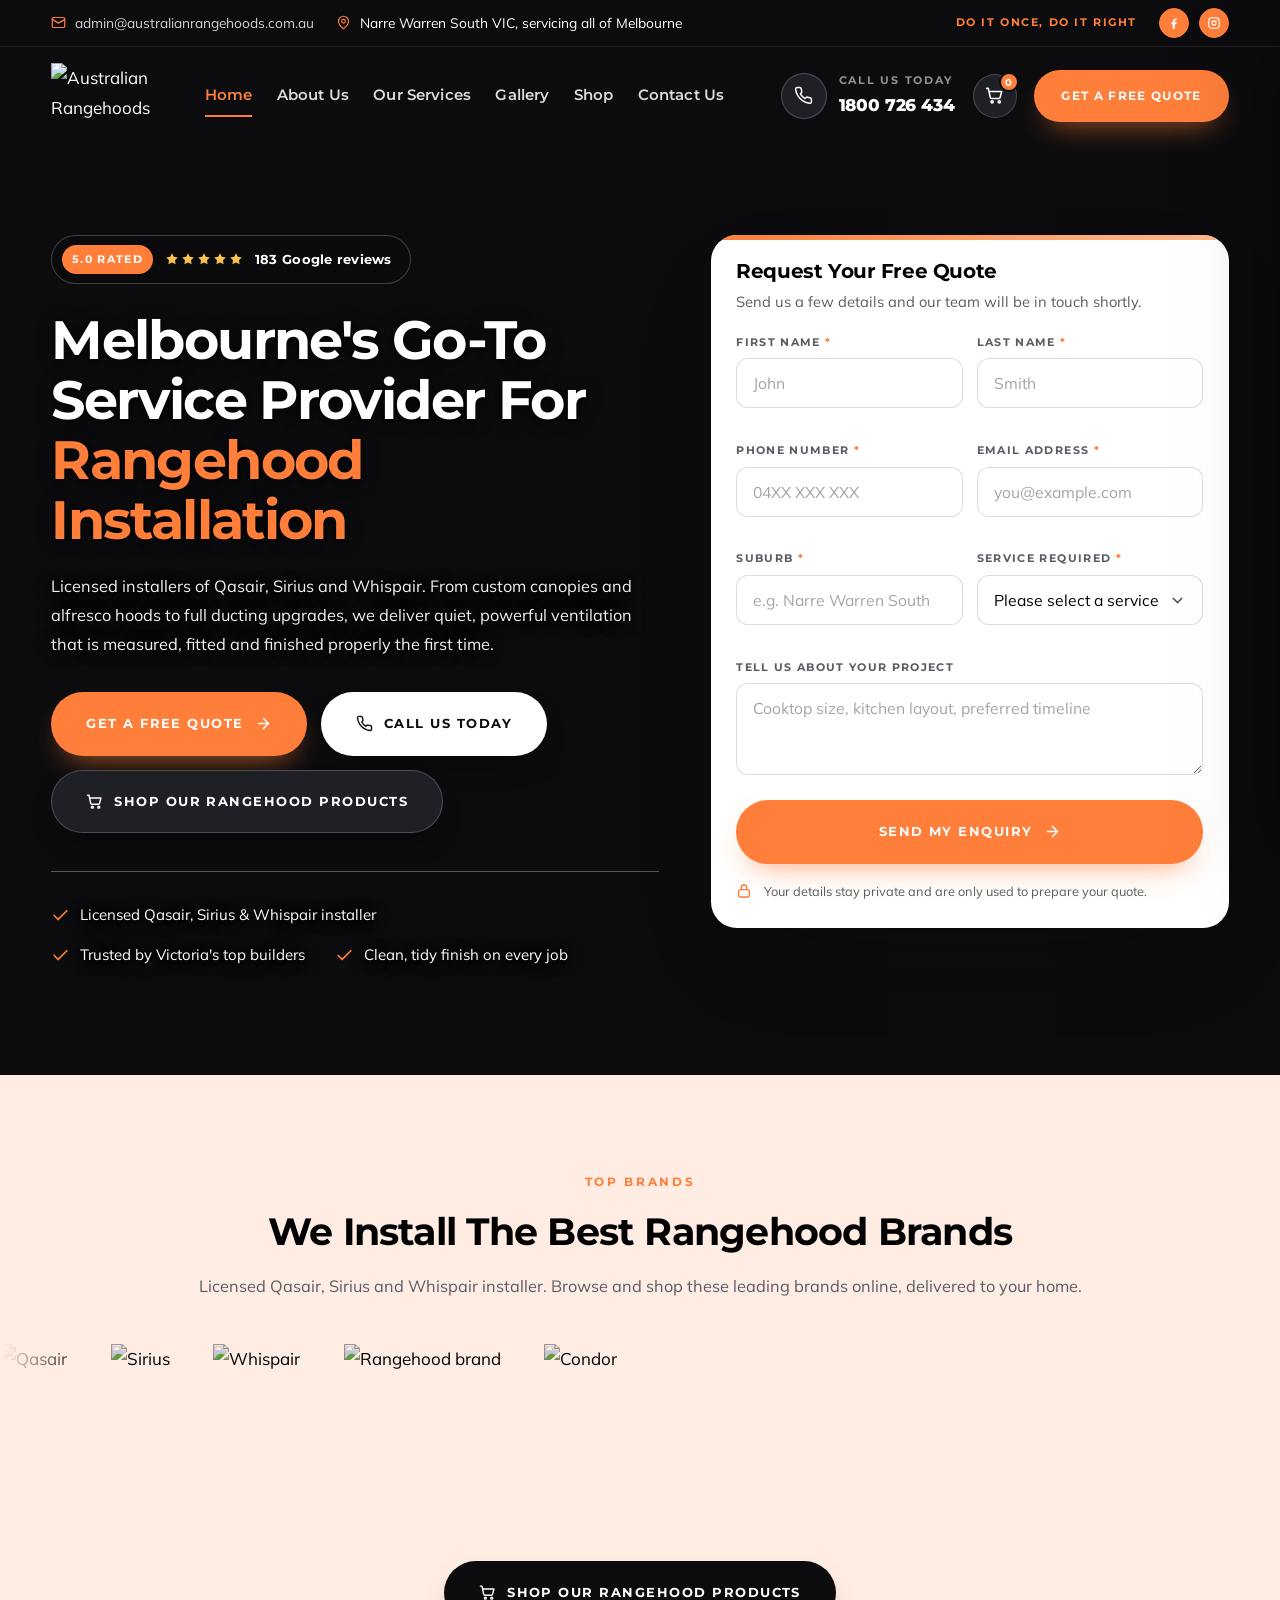
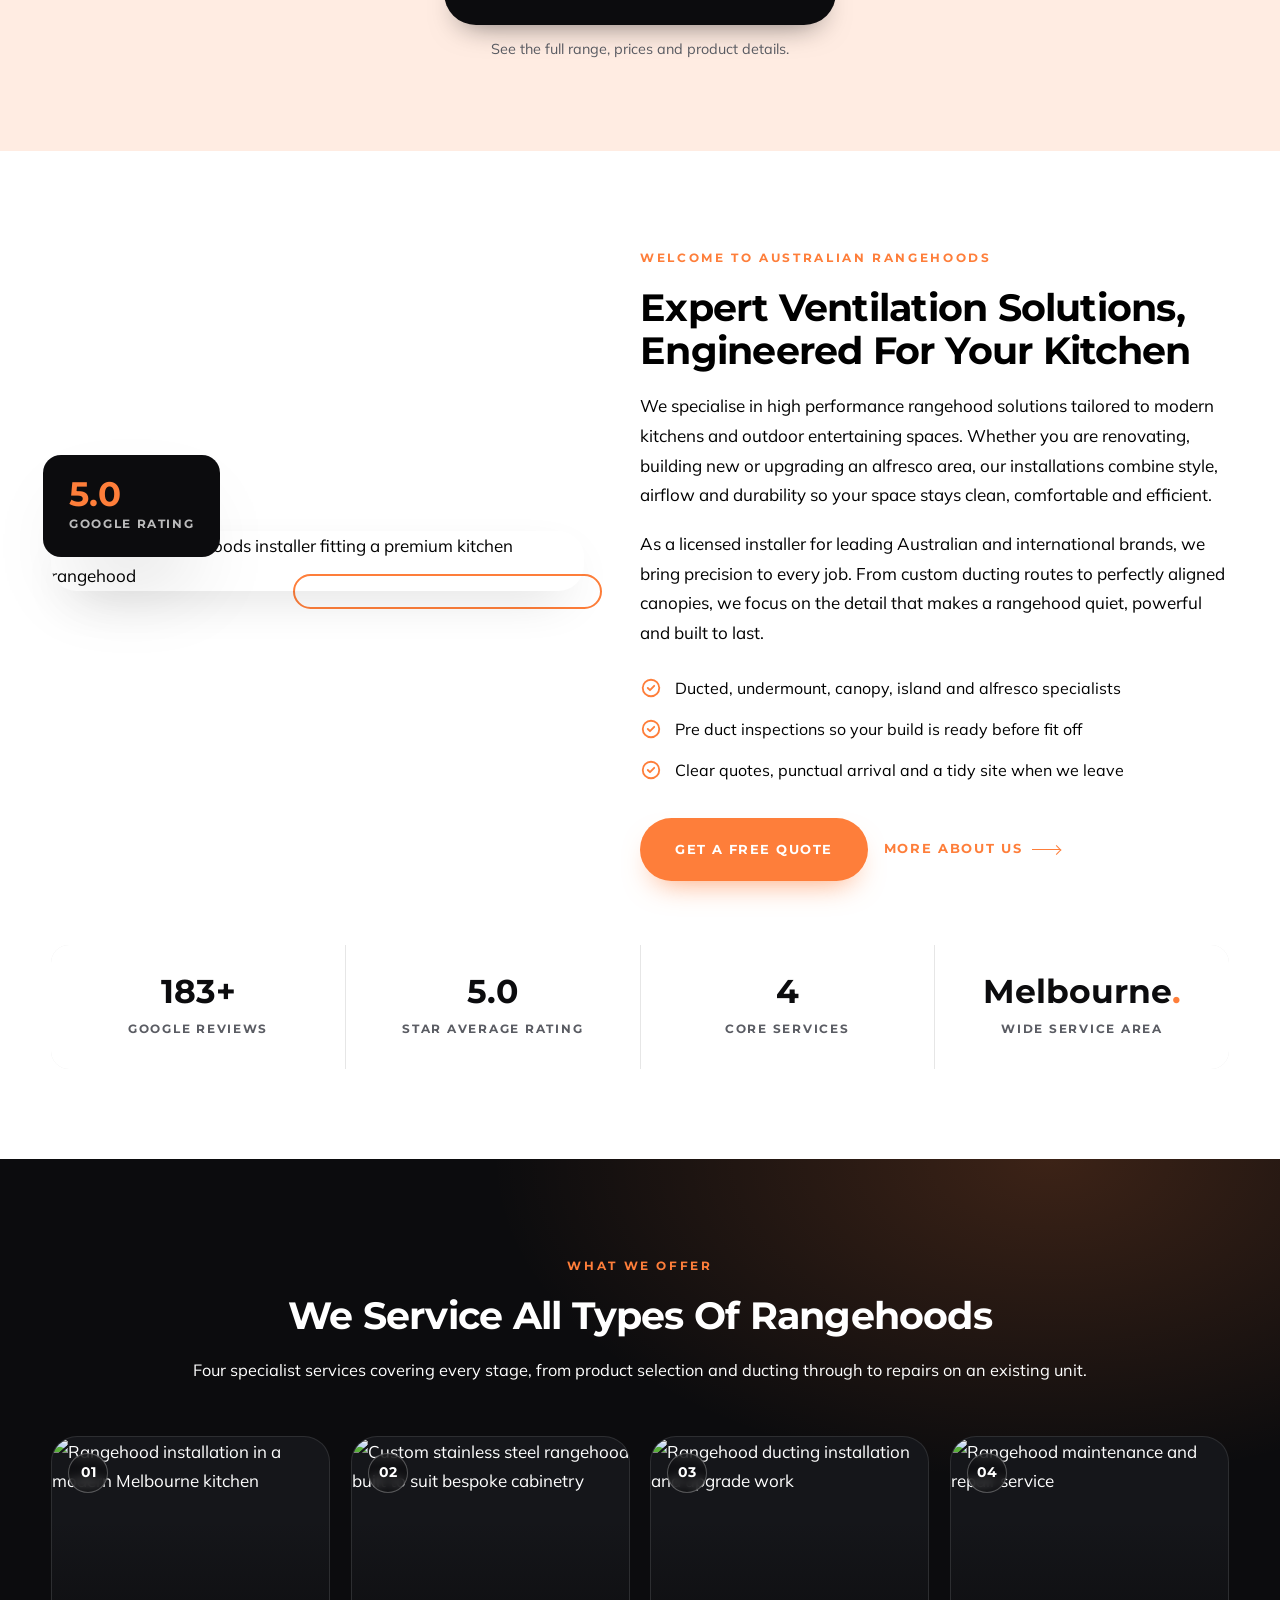
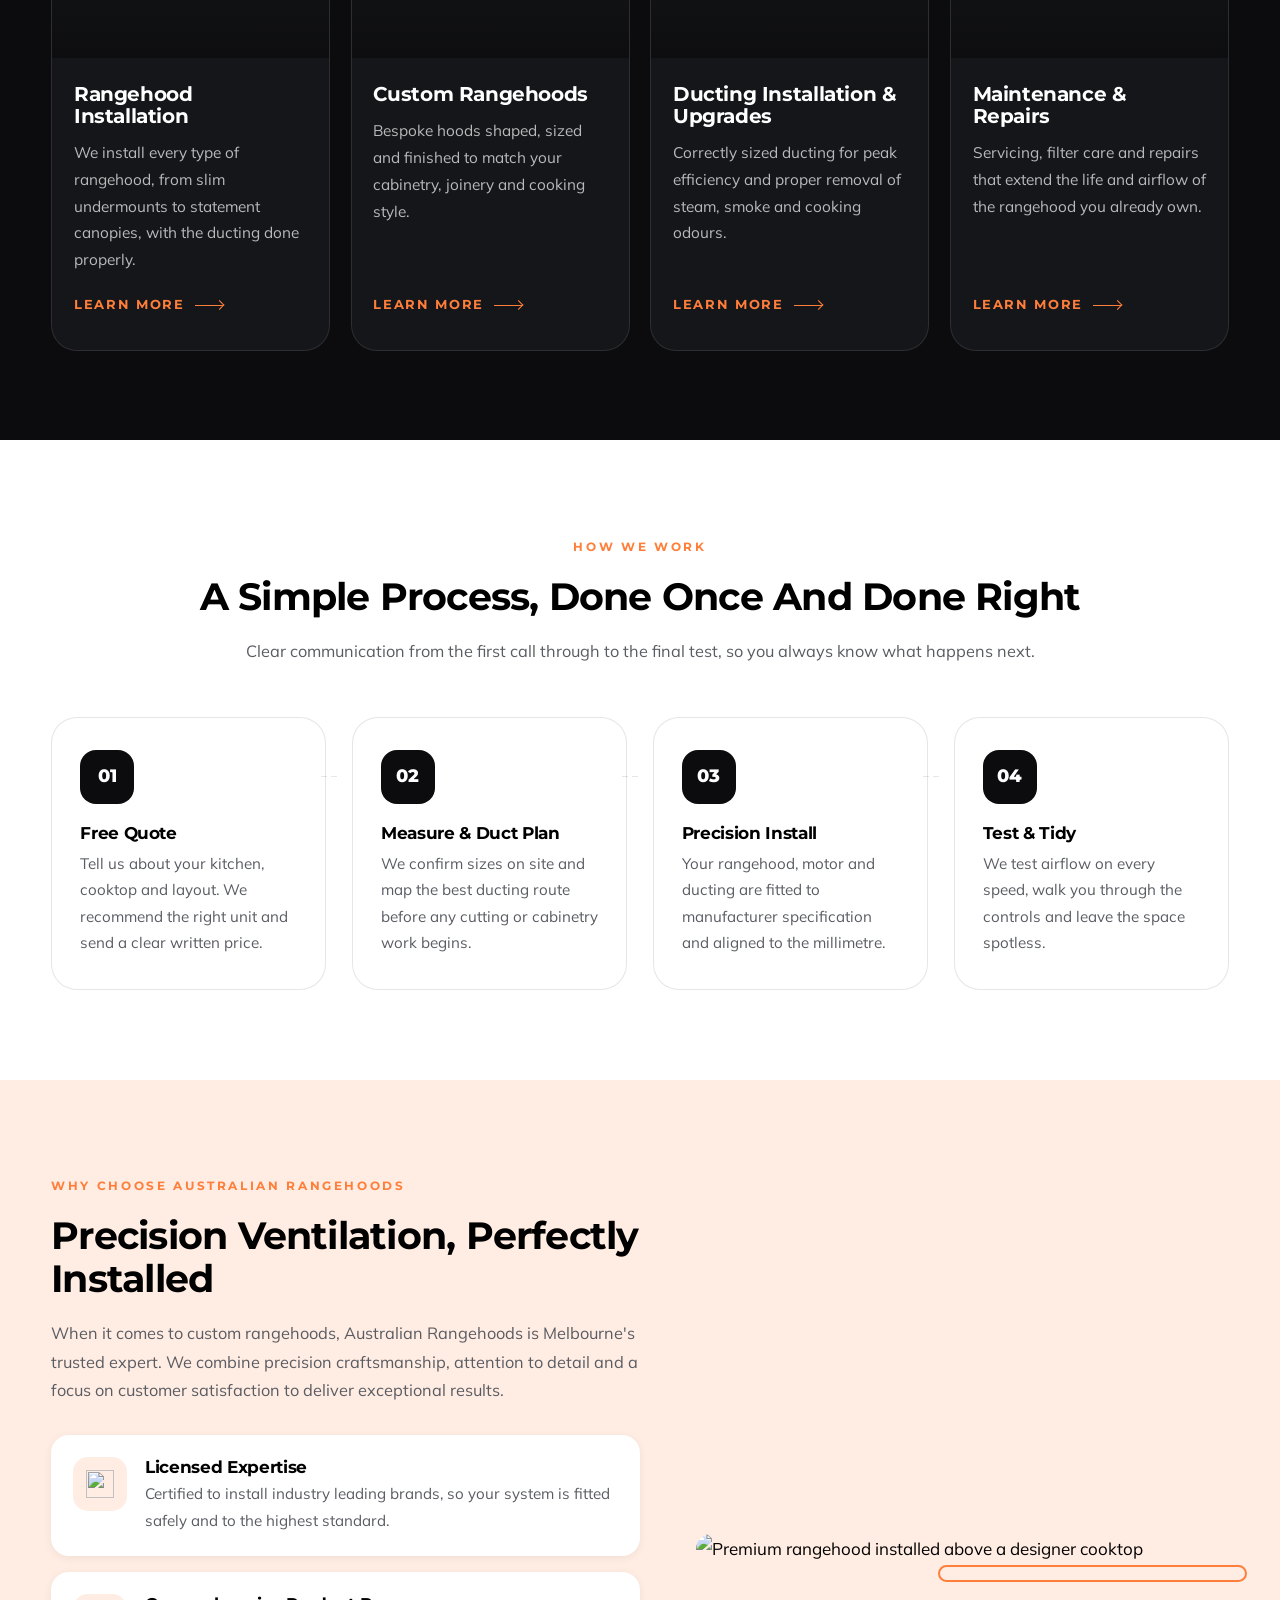
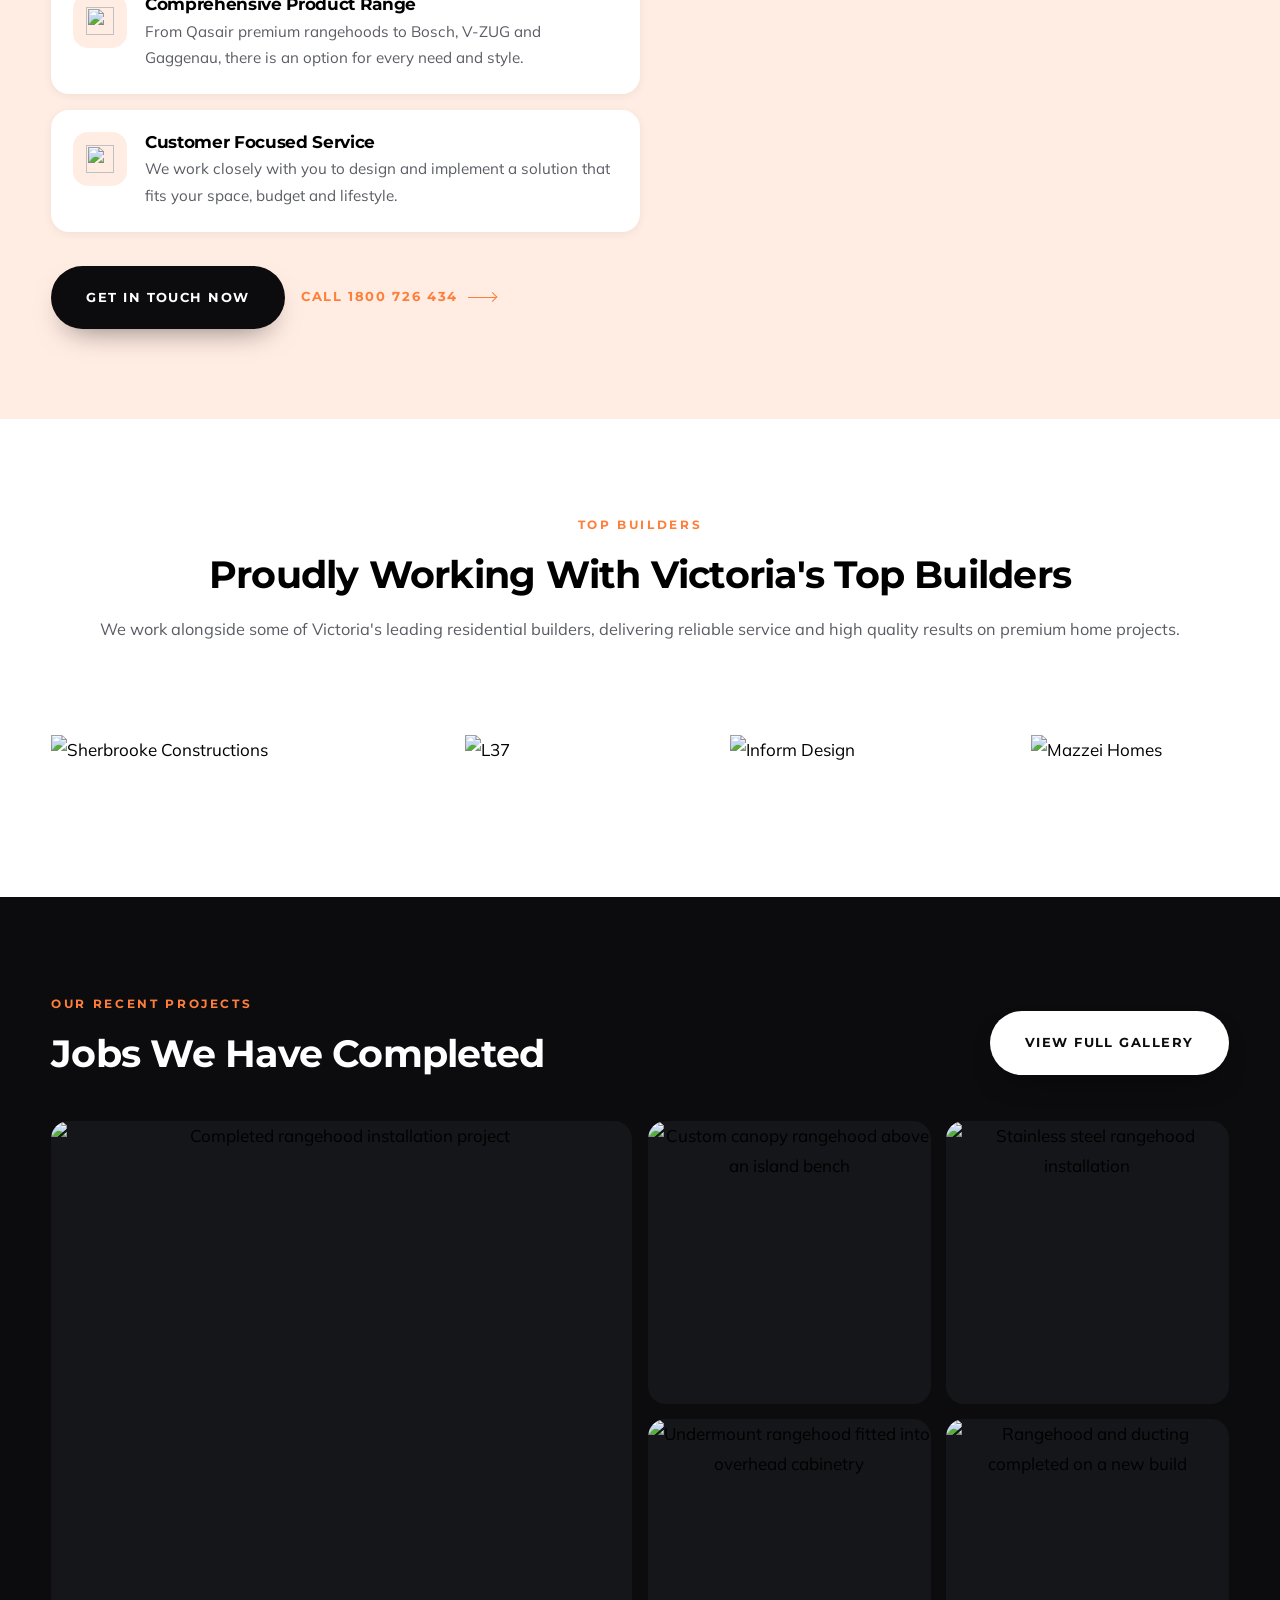
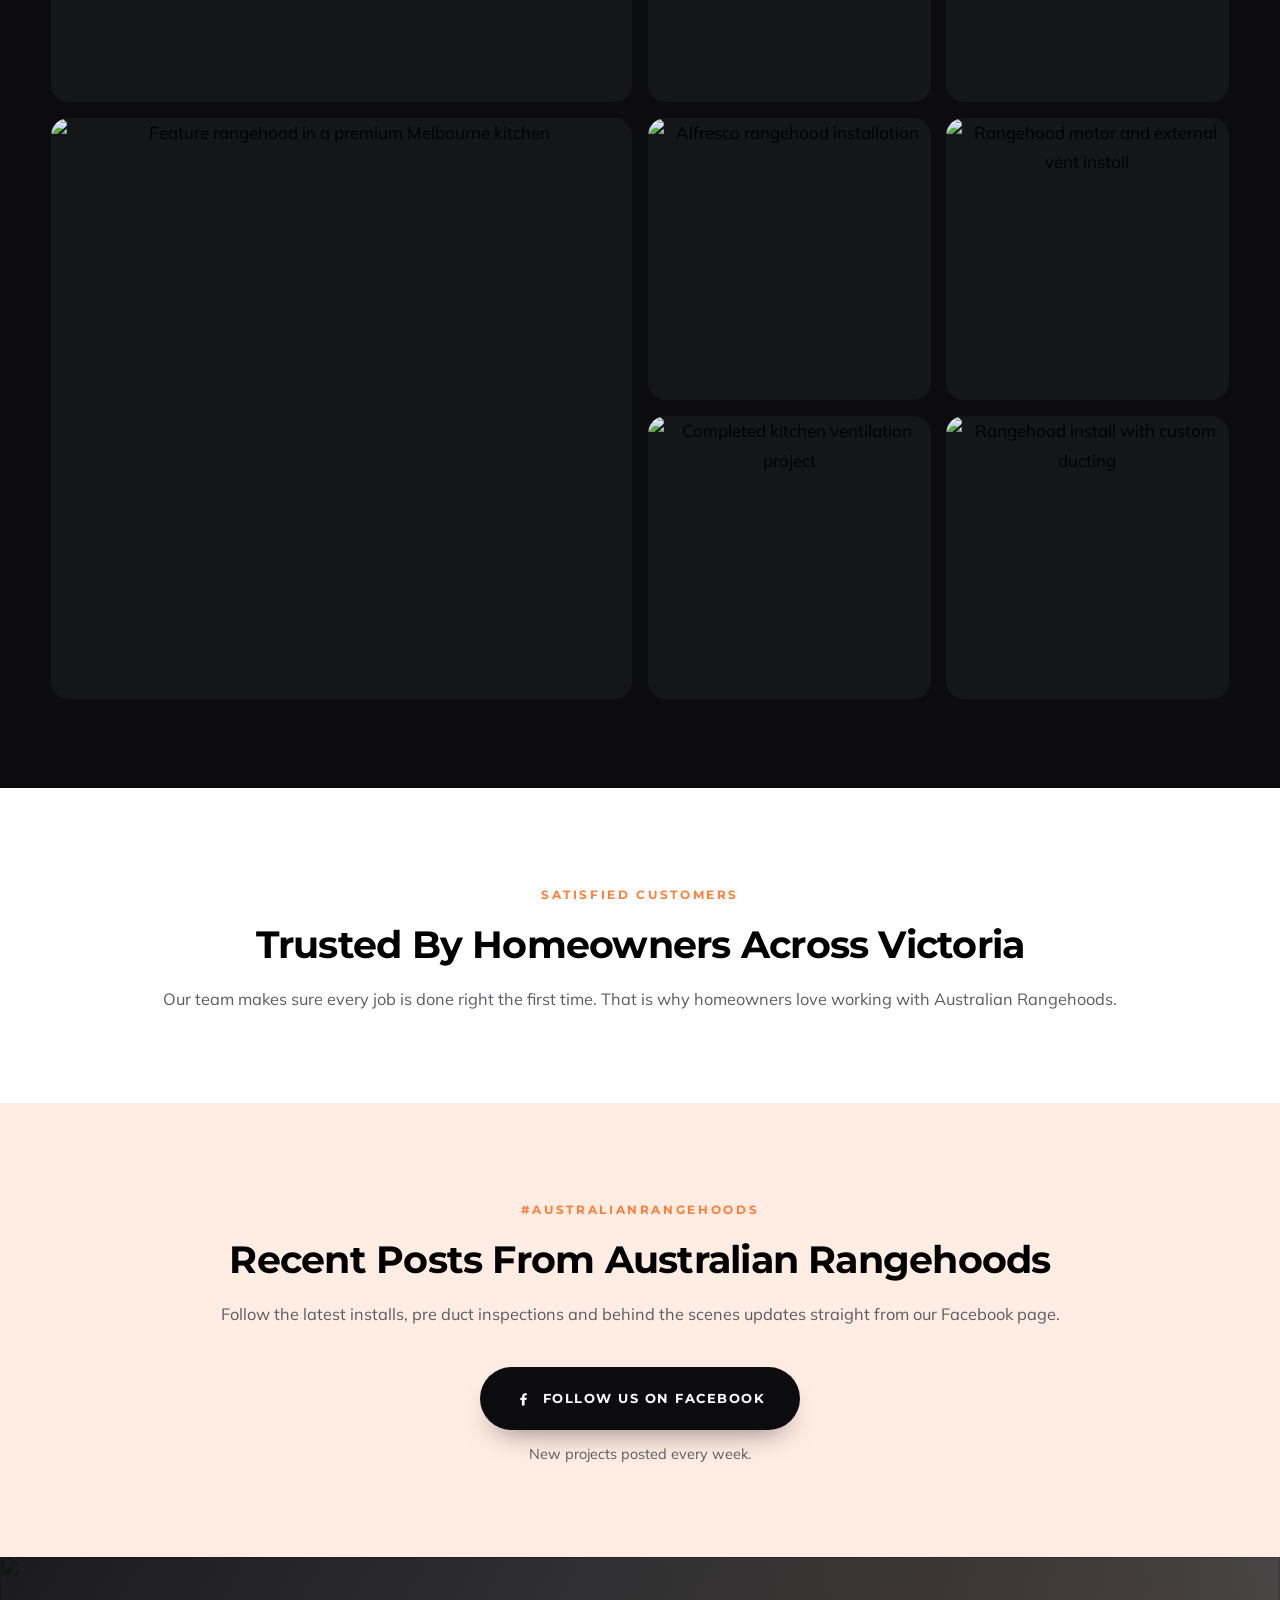
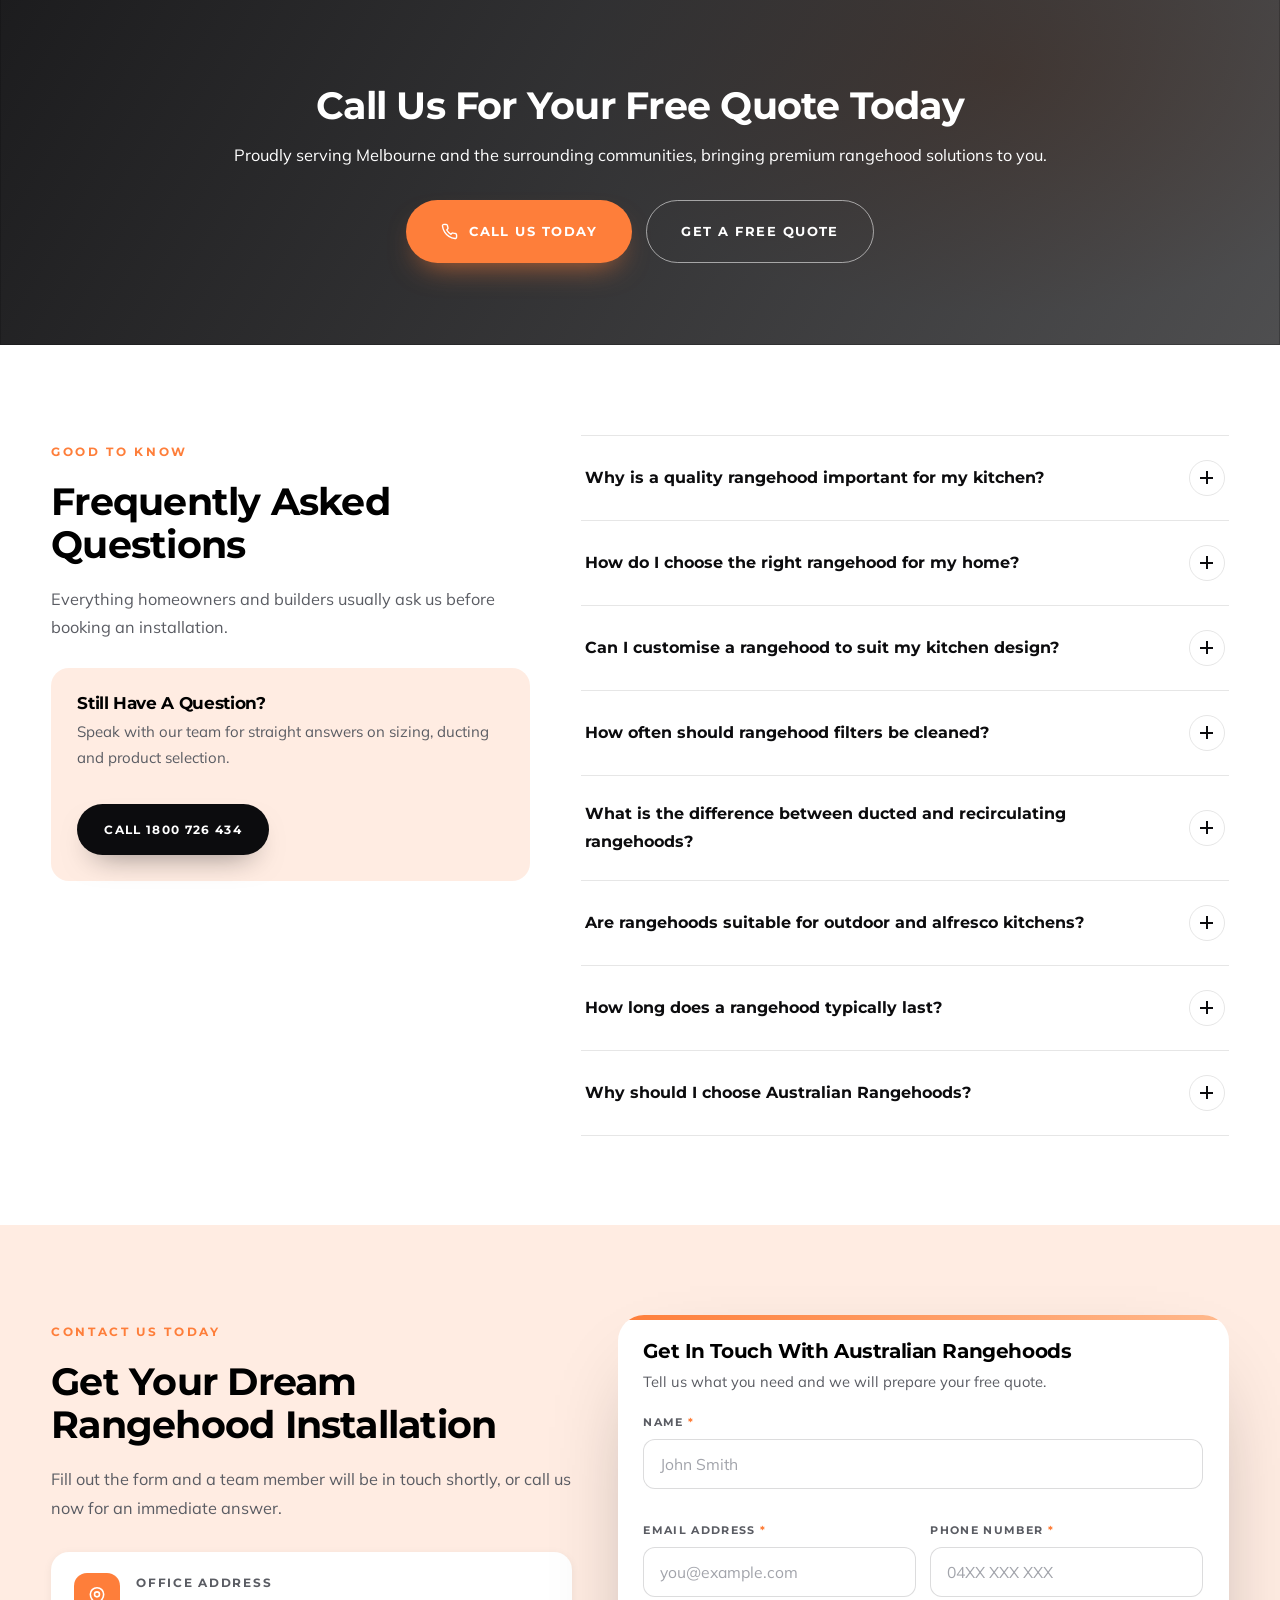
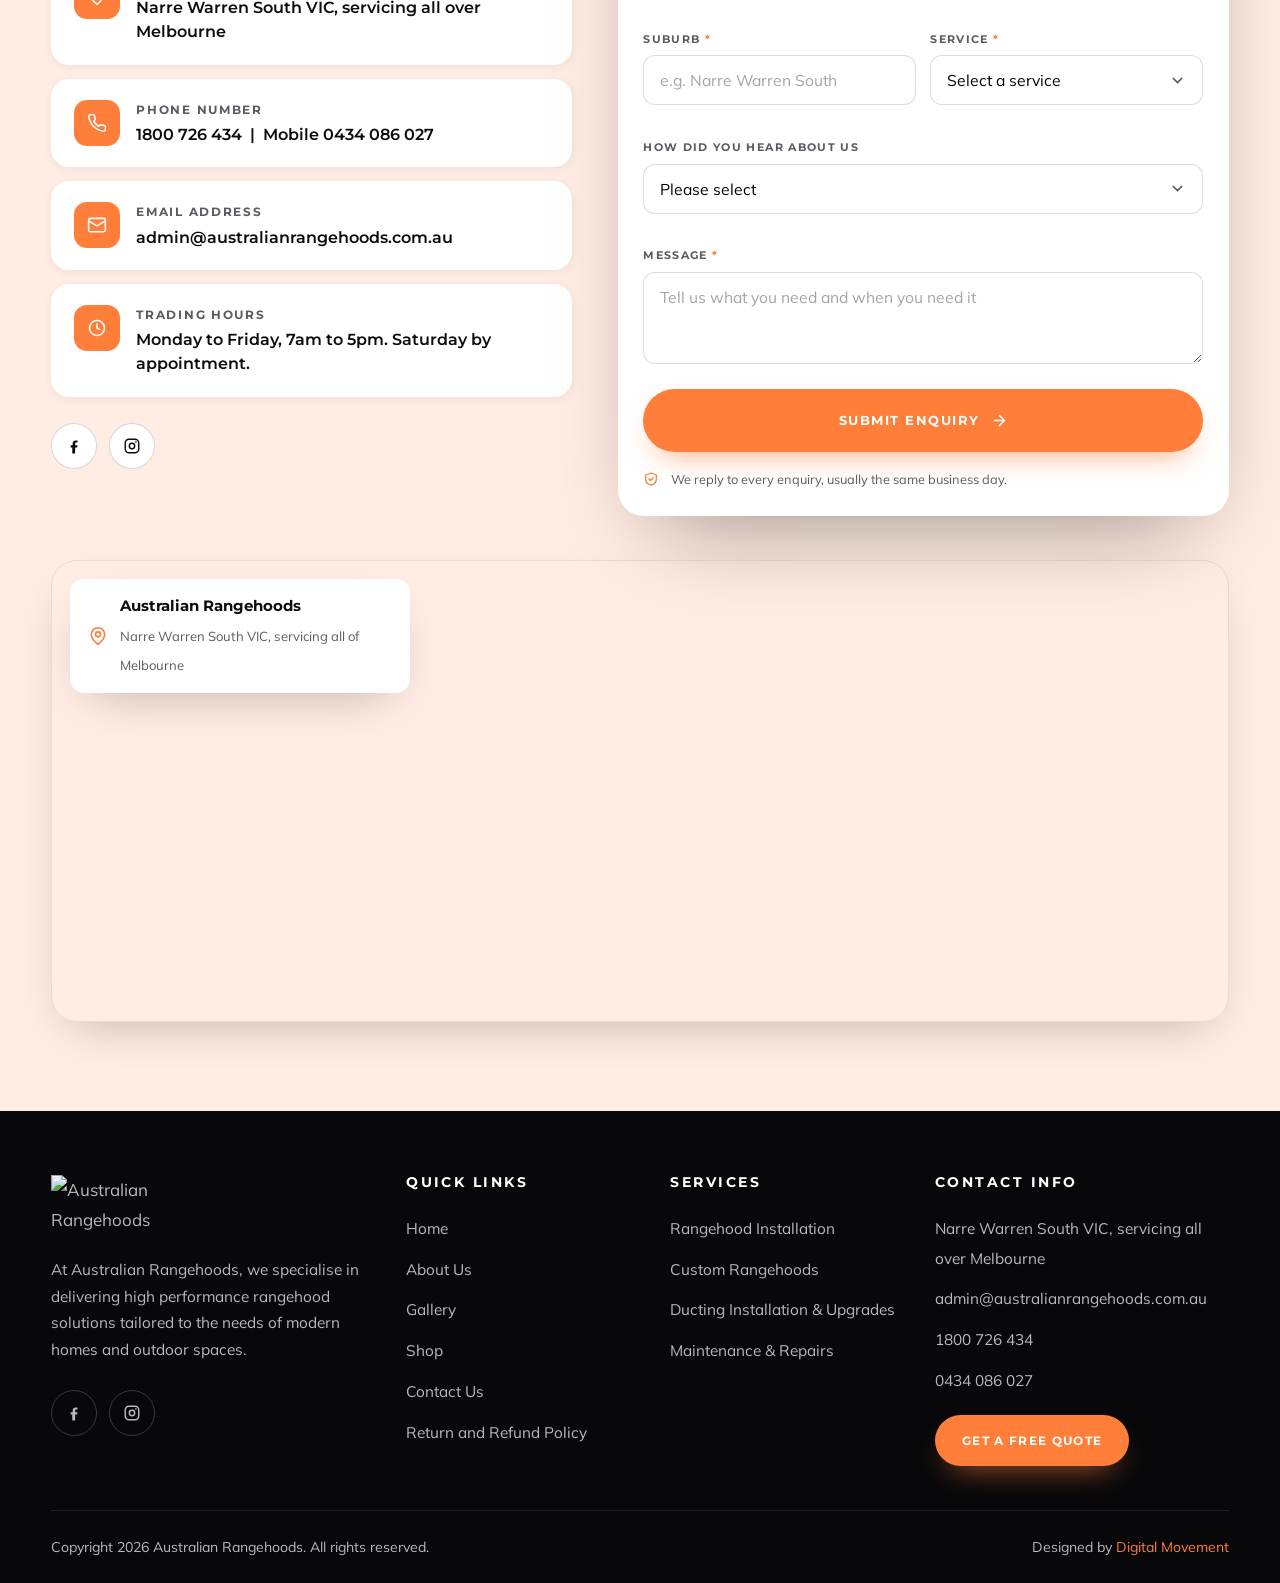
==== index.html @ 704910ad "Play the banner video clean, with no overlay - Remove the dark gradient scrim so the footage shows a" ====
<!DOCTYPE html>
<html lang="en-AU">
<head>
<meta charset="UTF-8" />
<meta name="viewport" content="width=device-width, initial-scale=1" />
<title>Australian Rangehoods | Rangehood Installation Melbourne</title>
<meta name="description" content="Melbourne's rangehood installation specialists. Licensed Qasair, Sirius and Whispair installers for custom rangehoods, ducting upgrades, maintenance and repairs." />
<link rel="preconnect" href="https://fonts.googleapis.com">
<link rel="preconnect" href="https://fonts.gstatic.com" crossorigin>
<link href="https://fonts.googleapis.com/css2?family=Mulish:wght@300;400;500;600;700&family=Montserrat:wght@400;500;600;700;800&display=swap" rel="stylesheet">
<style>
/* ============================================================
   AUSTRALIAN RANGEHOODS : HOMEPAGE REDESIGN (standalone)
   Brand tokens
   ============================================================ */
:root{
  --primary:#FE7E3A;
  --secondary:#FFFFFF;
  --color-text:#000000;
  --e-global-color-accent:#FFECE2;

  /* derived neutrals */
  --ink:#0C0C0E;
  --ink-2:#15161A;
  --ink-3:#1F2026;
  --line:rgba(12,12,14,.10);
  --line-light:rgba(255,255,255,.14);
  --muted:#5A5C63;
  --muted-light:rgba(255,255,255,.72);
  --primary-dark:#E2641F;
  --primary-soft:rgba(254,126,58,.12);

  --container:1440px;
  --gutter:clamp(20px,4vw,64px);
  --radius:18px;
  --radius-lg:26px;
  --shadow-sm:0 2px 10px rgba(12,12,14,.06);
  --shadow:0 18px 50px -22px rgba(12,12,14,.30);
  --shadow-lg:0 40px 90px -40px rgba(12,12,14,.45);
  --ease:cubic-bezier(.22,.8,.26,1);

  --font-head:'Montserrat','Segoe UI',system-ui,-apple-system,sans-serif;
  --font-body:'Mulish','Segoe UI',system-ui,-apple-system,sans-serif;

  --sec-y:clamp(64px,7vw,132px);
}
@media (min-width:1700px){ :root{ --container:1880px; } }

*,*::before,*::after{box-sizing:border-box}
html{-webkit-text-size-adjust:100%;scroll-behavior:smooth;overflow-x:clip}
body{
  margin:0;background:var(--secondary);color:var(--color-text);
  font-family:var(--font-body);font-size:17px;line-height:1.75;font-weight:400;
  overflow-x:clip;-webkit-font-smoothing:antialiased;
}
img{max-width:100%;display:block;height:auto}
a{color:inherit;text-decoration:none}
button{font:inherit}
h1,h2,h3,h4,h5{font-family:var(--font-head);margin:0 0 .5em;line-height:1.12;letter-spacing:-.02em;font-weight:700;text-transform:capitalize}
h1{font-size:clamp(2.3rem,4.2vw,4rem);letter-spacing:-.03em}
h2{font-size:clamp(1.9rem,3vw,3rem)}
h3{font-size:clamp(1.25rem,1.6vw,1.6rem)}
h4{font-size:clamp(1.05rem,1.2vw,1.25rem)}
p{margin:0 0 1.1em}
p:last-child{margin-bottom:0}
::selection{background:var(--primary);color:#fff}

.container{width:100%;max-width:var(--container);margin-inline:auto;padding-inline:var(--gutter)}
.section{padding-block:var(--sec-y);position:relative}
.center{text-align:center}
.sr-only{position:absolute;width:1px;height:1px;padding:0;margin:-1px;overflow:hidden;clip:rect(0 0 0 0);white-space:nowrap;border:0}

/* ---------- Eyebrow / headings ---------- */
.eyebrow{
  display:inline-block;
  font-family:var(--font-head);font-size:.75rem;font-weight:700;
  letter-spacing:.22em;text-transform:uppercase;color:var(--primary);
  margin-bottom:18px;
}
.lead{font-size:clamp(1.02rem,1.15vw,1.18rem);color:var(--muted)}
.on-dark .lead{color:#fff}
.on-dark p{color:var(--muted-light)}
/* leads on the dark sections need light text, not the light-theme muted grey */
.services .lead,.gallery .lead{color:#fff}
.on-dark{color:#fff}
.rule{height:1px;background:var(--line);border:0;margin:0}

/* ---------- Buttons ---------- */
.btn{
  --btn-bg:var(--primary);--btn-fg:#fff;
  position:relative;display:inline-flex;align-items:center;justify-content:center;gap:11px;
  font-family:var(--font-head);font-weight:700;font-size:.84rem;letter-spacing:.11em;text-transform:uppercase;
  padding:19px 34px;border-radius:999px;border:1.5px solid transparent;cursor:pointer;
  background:var(--btn-bg);color:var(--btn-fg);overflow:hidden;isolation:isolate;
  transition:transform .45s var(--ease),box-shadow .45s var(--ease),background-color .35s var(--ease),color .35s var(--ease),border-color .35s var(--ease);
  box-shadow:0 14px 30px -14px rgba(254,126,58,.75);
}
.btn svg{width:17px;height:17px;flex:none}
.btn::after{
  content:"";position:absolute;inset:0;z-index:-1;transform:translateX(-101%);
  background:linear-gradient(90deg,rgba(255,255,255,0),rgba(255,255,255,.32),rgba(255,255,255,0));
  transition:transform .8s var(--ease);
}
.btn:hover{transform:translateY(-3px);box-shadow:0 22px 44px -16px rgba(254,126,58,.85)}
.btn:hover::after{transform:translateX(101%)}
.btn:focus-visible{outline:3px solid #fff;outline-offset:3px}
.btn--ghost{--btn-bg:transparent;--btn-fg:#fff;border-color:rgba(255,255,255,.55);box-shadow:none}
.btn--ghost:hover{--btn-bg:#fff;--btn-fg:var(--ink);border-color:#fff;box-shadow:0 18px 38px -18px rgba(0,0,0,.5)}
.btn--light{--btn-bg:#fff;--btn-fg:var(--ink);box-shadow:0 14px 30px -16px rgba(0,0,0,.65)}
.btn--light:hover{--btn-bg:var(--e-global-color-accent);--btn-fg:var(--ink);box-shadow:0 22px 42px -18px rgba(0,0,0,.75)}
.btn--charcoal{--btn-bg:var(--ink-3);--btn-fg:#fff;border-color:rgba(255,255,255,.2);box-shadow:0 14px 30px -16px rgba(0,0,0,.75)}
.btn--charcoal:hover{--btn-bg:#fff;--btn-fg:var(--ink);border-color:#fff}
.btn--dark{--btn-bg:var(--ink);--btn-fg:#fff;box-shadow:0 14px 30px -16px rgba(12,12,14,.6)}
.btn--dark:hover{--btn-bg:var(--primary)}
.btn--outline{--btn-bg:transparent;--btn-fg:var(--ink);border-color:rgba(12,12,14,.22);box-shadow:none}
.btn--outline:hover{--btn-bg:var(--ink);--btn-fg:#fff;border-color:var(--ink)}
.btn--block{width:100%}
.btn--sm{padding:14px 26px;font-size:.76rem}

.link-arrow{
  display:inline-flex;align-items:center;gap:10px;font-family:var(--font-head);font-weight:700;
  font-size:.8rem;letter-spacing:.13em;text-transform:uppercase;color:var(--primary);
}
.link-arrow span{
  position:relative;display:block;width:28px;height:1.5px;background:currentColor;
  transition:width .4s var(--ease)
}
.link-arrow span::after{
  content:"";position:absolute;right:0;top:50%;width:7px;height:7px;
  border-top:1.5px solid currentColor;border-right:1.5px solid currentColor;
  transform:translateY(-50%) rotate(45deg)
}
.link-arrow:hover span{width:44px}

/* ============================================================
   GLOBAL HEADER (will be a global header in WordPress)
   ============================================================ */
.topbar{background:var(--ink);color:#fff;font-size:.86rem;border-bottom:1px solid rgba(255,255,255,.09)}
.topbar__inner{display:flex;align-items:center;justify-content:space-between;gap:20px;min-height:46px}
.topbar a{color:rgba(255,255,255,.82);transition:color .3s}
.topbar a:hover{color:var(--primary)}
.topbar__left{display:flex;align-items:center;gap:22px}
.topbar__item{display:inline-flex;align-items:center;gap:9px}
.topbar__item svg{width:15px;height:15px;color:var(--primary);flex:none}
.topbar__socials{display:flex;gap:10px}
.topbar__socials a{
  width:30px;height:30px;border-radius:50%;display:grid;place-items:center;
  background:var(--primary);border:1px solid var(--primary);color:#fff;
  transition:background-color .3s,border-color .3s,transform .35s var(--ease)
}
.topbar__socials a:hover{background:var(--primary-dark);border-color:var(--primary-dark);color:#fff;transform:translateY(-2px)}
.topbar__socials svg{width:14px;height:14px}
.tagline{display:inline-flex;align-items:center;gap:9px;letter-spacing:.14em;text-transform:uppercase;font-size:.7rem;font-family:var(--font-head);font-weight:700;color:var(--primary)}

.site-header{position:sticky;top:0;z-index:90;background:var(--ink);color:#fff;transition:box-shadow .4s var(--ease),padding .4s var(--ease)}
.site-header__inner{display:flex;align-items:center;gap:clamp(18px,2.4vw,44px);padding-block:16px;transition:padding .4s var(--ease)}
.site-header.is-stuck{box-shadow:0 14px 36px -18px rgba(0,0,0,.85)}
.site-header.is-stuck .site-header__inner{padding-block:9px}
.brand{
  display:inline-flex;align-items:center;justify-content:center;flex:none;
  transition:transform .45s var(--ease)
}
.brand:hover{transform:translateY(-2px)}
.brand img{width:clamp(108px,8.6vw,144px);height:auto;max-height:66px;object-fit:contain}
/* the drawer is light, so the logo keeps a dark plate there */
.drawer .brand{background:var(--ink);border-radius:13px;padding:9px 16px}
.drawer .brand img{width:96px}
.nav{margin-inline:auto;display:flex;align-items:center;gap:clamp(14px,1.9vw,34px)}
.nav a{
  font-family:var(--font-head);font-weight:600;font-size:.92rem;letter-spacing:.01em;
  position:relative;padding-block:8px;white-space:nowrap;color:rgba(255,255,255,.86);
  transition:color .3s
}
.nav a:hover{color:#fff}
.nav a::after{content:"";position:absolute;left:0;bottom:0;height:2px;width:0;background:var(--primary);transition:width .38s var(--ease)}
.nav a:hover::after,.nav a[aria-current="page"]::after{width:100%}
.nav a[aria-current="page"]{color:var(--primary)}
.header__actions{display:flex;align-items:center;gap:clamp(10px,1.4vw,20px);margin-left:auto}
.header-phone{display:flex;align-items:center;gap:12px}
.header-phone__icon{
  width:46px;height:46px;border-radius:50%;display:grid;place-items:center;flex:none;
  background:var(--ink-3);color:#fff;border:1.5px solid rgba(255,255,255,.22);
  transition:transform .4s var(--ease),background-color .3s,border-color .3s;
}
.header-phone__icon svg{width:19px;height:19px}
.header-phone:hover .header-phone__icon{background:var(--primary);border-color:var(--primary);transform:rotate(-10deg) scale(1.06)}
.header-phone__label{display:block;font-size:.68rem;letter-spacing:.16em;text-transform:uppercase;color:rgba(255,255,255,.55);font-family:var(--font-head);font-weight:700}
.header-phone__num{display:block;font-family:var(--font-head);font-weight:800;font-size:1.08rem;letter-spacing:-.01em;color:#fff}
.icon-btn{
  width:44px;height:44px;border-radius:50%;display:grid;place-items:center;background:var(--ink-3);
  border:1.5px solid rgba(255,255,255,.18);cursor:pointer;position:relative;color:#fff;
  transition:background-color .3s,border-color .3s,transform .3s var(--ease)
}
.icon-btn:hover{background:var(--primary);border-color:var(--primary);color:#fff;transform:translateY(-2px)}
.icon-btn svg{width:19px;height:19px}
.icon-btn__count{
  position:absolute;top:-3px;right:-3px;background:var(--primary);color:#fff;border:2px solid #fff;
  min-width:20px;height:20px;border-radius:999px;font-size:.64rem;font-weight:700;display:grid;place-items:center;font-family:var(--font-head)
}
.icon-btn__count{border-color:var(--ink)}
.icon-btn:hover .icon-btn__count{background:var(--ink)}

/* mobile: phone circle at the LEFT of the hamburger */
.mobile-tools{display:none;align-items:center;gap:12px;margin-left:auto}
.phone-circle{
  width:46px;height:46px;border-radius:50%;display:grid;place-items:center;flex:none;
  background:var(--ink-3);color:#fff;border:1.5px solid rgba(255,255,255,.28);
  box-shadow:0 8px 20px -10px rgba(0,0,0,.8);animation:softPulse 2.6s infinite;
}
.phone-circle svg{width:19px;height:19px}
@keyframes softPulse{0%,100%{box-shadow:0 0 0 0 rgba(254,126,58,.45)}50%{box-shadow:0 0 0 7px rgba(254,126,58,0)}}
.burger{width:46px;height:46px;border-radius:14px;border:1.5px solid rgba(255,255,255,.22);background:var(--ink-3);display:grid;place-content:center;justify-items:center;gap:5px;cursor:pointer;padding:0}
.burger span{display:block;width:21px;height:2px;background:#fff;border-radius:2px;transition:transform .35s var(--ease),opacity .25s}
/* the drawer sits on white, so its close button flips back to dark bars */
.drawer .burger{background:#fff;border-color:var(--line)}
.drawer .burger span{background:var(--ink)}
.burger.is-open span:nth-child(1){transform:translateY(7px) rotate(45deg)}
.burger.is-open span:nth-child(2){opacity:0}
.burger.is-open span:nth-child(3){transform:translateY(-7px) rotate(-45deg)}

.drawer{
  position:fixed;inset:0 0 0 auto;width:min(88vw,380px);background:#fff;z-index:120;
  transform:translateX(100%);transition:transform .5s var(--ease);padding:26px 26px 40px;
  display:flex;flex-direction:column;gap:8px;overflow-y:auto;box-shadow:-30px 0 80px -40px rgba(0,0,0,.5)
}
.drawer.is-open{transform:translateX(0)}
.drawer__top{display:flex;align-items:center;justify-content:space-between;margin-bottom:18px}
.drawer a.drawer__link{
  font-family:var(--font-head);font-weight:600;font-size:1.06rem;padding:15px 4px;border-bottom:1px solid var(--line)
}
.drawer a.drawer__link:hover{color:var(--primary)}
.drawer__cta{margin-top:22px;display:grid;gap:12px}
.scrim{position:fixed;inset:0;background:rgba(12,12,14,.55);opacity:0;pointer-events:none;transition:opacity .45s;z-index:110;backdrop-filter:blur(3px)}
.scrim.is-open{opacity:1;pointer-events:auto}

/* scroll progress */
.progress{position:fixed;top:0;left:0;height:3px;width:0;background:linear-gradient(90deg,var(--primary),#ffb27a);z-index:200;transition:width .1s linear}

/* ============================================================
   HERO
   ============================================================ */
.hero{position:relative;background:var(--ink);color:#fff;overflow:hidden;isolation:isolate}
.hero__media{position:absolute;inset:0;z-index:-2}
.hero__media video,.hero__media img{width:100%;height:100%;object-fit:cover}
/* no overlay on the video: legibility comes from text shadows instead,
   so the footage plays at full contrast */
.hero__copy{text-shadow:0 2px 16px rgba(0,0,0,.6),0 1px 4px rgba(0,0,0,.45)}
.hero__copy .btn,.hero__copy .hero__badge{text-shadow:none}
.hero__inner{
  display:grid;grid-template-columns:minmax(0,1.08fr) minmax(0,.92fr);
  gap:clamp(32px,4vw,72px);align-items:start;
  padding-block:clamp(64px,7vw,120px);
}
.hero__badge{
  display:inline-flex;align-items:center;gap:12px;padding:9px 18px 9px 10px;border-radius:999px;
  background:rgba(12,12,14,.55);border:1px solid rgba(255,255,255,.22);backdrop-filter:blur(8px);
  font-size:.82rem;color:#fff;margin-bottom:26px
}
.hero__badge b{font-family:var(--font-head);letter-spacing:.02em}
.hero__badge .stars{display:inline-flex;gap:2px;color:#FFC24A}
.hero__badge .stars svg{width:14px;height:14px}
.hero__badge .chip{background:var(--primary);color:#fff;font-size:.68rem;font-weight:700;letter-spacing:.12em;text-transform:uppercase;padding:5px 10px;border-radius:999px;font-family:var(--font-head);white-space:nowrap}
.hero__badge b{white-space:nowrap}
.hero h1{margin-bottom:22px}
.hero h1 em{font-style:normal;color:var(--primary);display:inline-block}
.hero__text{max-width:62ch;color:rgba(255,255,255,.95);font-size:clamp(1.02rem,1.15vw,1.2rem)}
.hero__ctas{display:flex;flex-wrap:wrap;gap:14px;margin-top:34px}
.hero__usps{display:flex;flex-wrap:wrap;gap:14px 30px;margin-top:38px;padding-top:30px;border-top:1px solid rgba(255,255,255,.3);list-style:none;padding-left:0}
.hero__usps li{display:flex;align-items:center;gap:10px;font-size:.94rem;color:#fff}
.hero__usps svg{width:19px;height:19px;color:var(--primary);flex:none}

/* hero form card */
.form-card{
  background:#fff;color:var(--color-text);border-radius:var(--radius-lg);padding:clamp(24px,2vw,34px);
  box-shadow:var(--shadow-lg);position:relative;overflow:hidden
}
.form-card::before{content:"";position:absolute;inset:0 0 auto;height:5px;background:linear-gradient(90deg,var(--primary),#ffb98d)}
.form-card__head{margin-bottom:18px}
.form-card__head h3{margin-bottom:6px}
.form-card__head p{font-size:.92rem;color:var(--muted)}
.form-grid{display:grid;grid-template-columns:1fr 1fr;gap:14px;align-items:start}
.field{position:relative;display:block}
.field--full{grid-column:1/-1}
.field label{
  display:block;font-size:.7rem;letter-spacing:.12em;text-transform:uppercase;
  color:var(--muted);margin-bottom:6px;font-family:var(--font-head);font-weight:700;
  transition:color .25s
}
/* mark the required fields without touching every label */
.field:has(input[required]) label::after,
.field:has(select[required]) label::after,
.field:has(textarea[required]) label::after{content:" *";color:var(--primary)}
.field:focus-within label{color:var(--primary)}
.field input,.field select,.field textarea{
  width:100%;font-family:var(--font-body);font-size:.98rem;color:var(--color-text);
  padding:14px 16px;border:1.5px solid rgba(12,12,14,.14);border-radius:12px;background:#fff;
  transition:border-color .3s,box-shadow .3s;appearance:none
}
.field textarea{min-height:92px;resize:vertical}
.field select{cursor:pointer;background-image:url("data:image/svg+xml,%3Csvg xmlns='http://www.w3.org/2000/svg' viewBox='0 0 24 24' fill='none' stroke='%235A5C63' stroke-width='2.2' stroke-linecap='round'%3E%3Cpath d='M6 9l6 6 6-6'/%3E%3C/svg%3E");background-repeat:no-repeat;background-position:right 16px center;background-size:17px;padding-right:44px}
.field input::placeholder,.field textarea::placeholder{color:#A2A4AB;opacity:1}
.field input:focus,.field select:focus,.field textarea:focus{outline:0;border-color:var(--primary);box-shadow:0 0 0 4px var(--primary-soft)}

.form-foot{display:flex;align-items:center;gap:12px;margin-top:16px;font-size:.8rem;color:var(--muted)}
.form-foot svg{width:16px;height:16px;color:var(--primary);flex:none}
.form-note{margin-top:14px;font-size:.84rem;padding:13px 16px;border-radius:12px;background:var(--e-global-color-accent);color:#7A3A14;display:none}
.form-note.is-visible{display:block;animation:fadeUp .5s var(--ease) both}

/* ============================================================
   BRANDS
   ============================================================ */
.brands{background:var(--e-global-color-accent);position:relative;overflow:hidden}
.brands__head{max-width:none}
.marquee{
  margin-top:clamp(34px,3.4vw,52px);position:relative;overflow:hidden;
  background:var(--e-global-color-accent);
  mask-image:linear-gradient(90deg,transparent,#000 7%,#000 93%,transparent);
  -webkit-mask-image:linear-gradient(90deg,transparent,#000 7%,#000 93%,transparent)
}
.marquee__track{display:flex;align-items:center;gap:clamp(26px,3.4vw,64px);width:max-content;animation:slide 38s linear infinite}
.marquee:hover .marquee__track{animation-play-state:paused}
@keyframes slide{to{transform:translateX(-50%)}}
.brand-card{
  display:grid;place-items:center;flex:none;
  transition:transform .5s var(--ease)
}
/* Source logos are square JPGs with a baked in white background, so multiply
   drops that white into the accent tone and leaves only the mark. */
.brand-card img{
  height:clamp(148px,13.5vw,210px);width:auto;max-width:none;object-fit:contain;
  mix-blend-mode:multiply;transition:transform .55s var(--ease)
}
.brand-card:hover{transform:translateY(-6px)}
.brand-card:hover img{transform:scale(1.07)}
.brands__foot{margin-top:44px;display:flex;flex-direction:column;align-items:center;gap:12px}
.brands__foot small{color:var(--muted);font-size:.9rem}

/* ============================================================
   ABOUT
   ============================================================ */
.about__inner{display:grid;grid-template-columns:minmax(0,.95fr) minmax(0,1.05fr);gap:clamp(32px,4.4vw,84px);align-items:center}
.media-frame{position:relative;z-index:0}
.media-frame img{border-radius:var(--radius-lg);box-shadow:var(--shadow)}
.media-frame::after{
  content:"";position:absolute;inset:auto -18px -18px auto;width:58%;height:58%;
  border:2px solid var(--primary);border-radius:var(--radius-lg);z-index:-1
}
.media-badge{
  position:absolute;left:clamp(-8px,-1vw,-26px);bottom:34px;background:var(--ink);color:#fff;
  padding:22px 26px;border-radius:var(--radius);box-shadow:var(--shadow-lg);display:grid;gap:2px;min-width:176px
}
.media-badge strong{font-family:var(--font-head);font-size:2.1rem;line-height:1;color:var(--primary)}
.media-badge span{font-size:.78rem;letter-spacing:.13em;text-transform:uppercase;color:rgba(255,255,255,.72);font-family:var(--font-head);font-weight:700}
.about__list{list-style:none;padding:0;margin:26px 0 0;display:grid;gap:13px}
.about__list li{display:flex;gap:13px;align-items:flex-start;font-size:1rem}
.about__list svg{width:22px;height:22px;color:var(--primary);flex:none;margin-top:3px}
.about__cta{display:flex;flex-wrap:wrap;gap:16px;align-items:center;margin-top:34px}

/* stat strip */
.stats{display:grid;grid-template-columns:repeat(4,1fr);gap:1px;background:var(--line);border-radius:var(--radius);overflow:hidden;margin-top:clamp(44px,5vw,72px)}
.stat{background:#fff;padding:30px clamp(16px,1.6vw,28px);text-align:center}
.stat strong{display:block;font-family:var(--font-head);font-size:clamp(1.9rem,2.6vw,2.7rem);line-height:1;color:var(--ink)}
.stat strong i{font-style:normal;color:var(--primary)}
.stat span{display:block;margin-top:9px;font-size:.78rem;letter-spacing:.14em;text-transform:uppercase;color:var(--muted);font-family:var(--font-head);font-weight:700}

/* ============================================================
   SERVICES
   ============================================================ */
.services{background:var(--ink);color:#fff;position:relative;overflow:hidden}
.services::before{
  content:"";position:absolute;inset:0;
  background:radial-gradient(900px 520px at 82% 0%,rgba(254,126,58,.2),transparent 62%);pointer-events:none
}
.services .container{position:relative}
.svc-grid{display:grid;grid-template-columns:repeat(4,1fr);gap:clamp(16px,1.6vw,26px);margin-top:clamp(38px,4vw,60px)}
.svc{
  position:relative;border-radius:var(--radius-lg);overflow:hidden;background:var(--ink-2);
  border:1px solid rgba(255,255,255,.1);display:flex;flex-direction:column;
  transition:transform .55s var(--ease),border-color .45s,box-shadow .55s var(--ease)
}
.svc:hover{transform:translateY(-10px);border-color:rgba(254,126,58,.55);box-shadow:0 40px 70px -40px rgba(0,0,0,.9)}
.svc{cursor:pointer}
/* the Learn more link is stretched over the whole card, so the entire
   card is clickable while the card still carries just one link */
.svc .link-arrow::after{content:"";position:absolute;inset:0;z-index:3}
.svc:focus-within{border-color:rgba(254,126,58,.75)}
.svc .link-arrow:focus-visible{outline:3px solid var(--primary);outline-offset:6px}
.svc__img{position:relative;aspect-ratio:4/3.2;overflow:hidden}
.svc__img img{width:100%;height:100%;object-fit:cover;transition:transform 1s var(--ease)}
.svc:hover .svc__img img{transform:scale(1.09)}
.svc__img::after{content:"";position:absolute;inset:0;background:linear-gradient(to top,rgba(12,12,14,.85),rgba(12,12,14,0) 62%)}
.svc__num{
  position:absolute;top:16px;left:16px;z-index:2;width:40px;height:40px;border-radius:50%;
  background:rgba(12,12,14,.55);border:1px solid rgba(255,255,255,.28);backdrop-filter:blur(5px);
  display:grid;place-items:center;font-family:var(--font-head);font-weight:700;font-size:.86rem
}
.svc__body{padding:26px clamp(20px,1.7vw,28px) 30px;display:flex;flex-direction:column;flex:1;gap:12px}
.svc__body h3{margin:0;font-size:1.22rem}
.svc__body p{color:rgba(255,255,255,.7);font-size:.96rem;margin:0}
.svc__body .link-arrow{margin-top:auto;padding-top:8px}
.svc__bar{height:3px;background:var(--primary);transform:scaleX(0);transform-origin:left;transition:transform .55s var(--ease)}
.svc:hover .svc__bar{transform:scaleX(1)}

/* ============================================================
   PROCESS
   ============================================================ */
.process{background:var(--secondary)}
.steps{display:grid;grid-template-columns:repeat(4,1fr);gap:clamp(18px,2vw,30px);margin-top:clamp(40px,4vw,64px);counter-reset:s}
.step{position:relative;padding:32px 28px;border-radius:var(--radius-lg);background:#fff;border:1px solid var(--line);transition:transform .5s var(--ease),box-shadow .5s var(--ease),background-color .5s}
.step:hover{transform:translateY(-8px);box-shadow:var(--shadow);background:var(--e-global-color-accent)}
.step__n{
  width:54px;height:54px;border-radius:16px;display:grid;place-items:center;background:var(--ink);color:#fff;
  font-family:var(--font-head);font-weight:800;font-size:1.1rem;margin-bottom:20px;transition:background-color .4s,transform .5s var(--ease)
}
.step:hover .step__n{background:var(--primary);transform:rotate(-6deg)}
.step h4{margin-bottom:8px}
.step p{font-size:.95rem;color:var(--muted);margin:0}
.step::after{
  content:"";position:absolute;top:58px;right:-16px;width:20px;height:1.5px;
  background:repeating-linear-gradient(90deg,var(--line) 0 6px,transparent 6px 10px)
}
.step:last-child::after{display:none}

/* ============================================================
   WHY US
   ============================================================ */
.why{background:var(--e-global-color-accent)}
.why__inner{display:grid;grid-template-columns:minmax(0,1.05fr) minmax(0,.95fr);gap:clamp(32px,4.4vw,80px);align-items:center}
.why-list{display:grid;gap:16px;margin-top:30px}
.why-item{display:flex;gap:18px;padding:22px;background:#fff;border-radius:var(--radius);box-shadow:var(--shadow-sm);transition:transform .45s var(--ease),box-shadow .45s var(--ease)}
.why-item:hover{transform:translateX(8px);box-shadow:var(--shadow)}
.why-item__icon{width:54px;height:54px;border-radius:15px;background:var(--e-global-color-accent);display:grid;place-items:center;flex:none;transition:background-color .4s}
.why-item__icon img{width:28px;height:28px;object-fit:contain}
.why-item:hover .why-item__icon{background:var(--primary-soft)}
.why-item h4{margin-bottom:5px;font-size:1.08rem}
.why-item p{margin:0;font-size:.95rem;color:var(--muted)}

/* ============================================================
   BUILDERS
   ============================================================ */
.builders{background:#fff}
.builders__grid{display:grid;grid-template-columns:repeat(4,1fr);gap:clamp(24px,3.2vw,60px);margin-top:clamp(38px,3.8vw,58px);align-items:center}
.builder{
  display:grid;place-items:center;min-height:clamp(104px,9vw,150px);
  transition:transform .5s var(--ease)
}
/* first mark sits flush with the container edge, like the copy above it */
.builders__grid .builder:first-child{justify-items:start}
.builder img{max-height:clamp(80px,7.6vw,118px);width:auto;object-fit:contain;transition:transform .5s var(--ease)}
.builder:hover{transform:translateY(-6px)}
.builder:hover img{transform:scale(1.04)}

/* ============================================================
   GALLERY
   ============================================================ */
.gallery{background:var(--ink);color:#fff}
.gallery__head{display:flex;flex-wrap:wrap;align-items:flex-end;justify-content:space-between;gap:24px}
.gallery__grid{display:grid;grid-template-columns:repeat(4,1fr);gap:clamp(12px,1.2vw,20px);margin-top:clamp(34px,3.6vw,54px)}
.shot{position:relative;overflow:hidden;border-radius:var(--radius);cursor:zoom-in;aspect-ratio:1/1;background:var(--ink-2);border:0;padding:0}
.shot:nth-child(1),.shot:nth-child(6){grid-column:span 2;grid-row:span 2;aspect-ratio:auto}
.shot img{width:100%;height:100%;object-fit:cover;transition:transform 1.1s var(--ease),filter .5s}
.shot::after{content:"";position:absolute;inset:0;background:linear-gradient(to top,rgba(12,12,14,.7),transparent 55%);opacity:0;transition:opacity .45s}
.shot:hover img{transform:scale(1.08)}
.shot:hover::after{opacity:1}
.shot__zoom{
  position:absolute;inset:auto 14px 14px auto;width:42px;height:42px;border-radius:50%;background:var(--primary);
  color:#fff;display:grid;place-items:center;opacity:0;transform:translateY(10px) scale(.85);
  transition:opacity .4s var(--ease),transform .4s var(--ease);z-index:2
}
.shot:hover .shot__zoom{opacity:1;transform:none}
.shot__zoom svg{width:18px;height:18px}

.lightbox{position:fixed;inset:0;background:rgba(8,8,10,.94);z-index:200;display:grid;place-items:center;padding:4vw;opacity:0;pointer-events:none;transition:opacity .35s}
.lightbox.is-open{opacity:1;pointer-events:auto}
.lightbox img{max-width:100%;max-height:86vh;border-radius:14px;box-shadow:0 40px 90px -30px rgba(0,0,0,.9)}
.lightbox__close{position:absolute;top:22px;right:22px;width:48px;height:48px;border-radius:50%;background:rgba(255,255,255,.12);border:1px solid rgba(255,255,255,.24);color:#fff;cursor:pointer;display:grid;place-items:center}
.lightbox__close:hover{background:var(--primary);border-color:var(--primary)}
.lightbox__nav{position:absolute;top:50%;transform:translateY(-50%);width:52px;height:52px;border-radius:50%;background:rgba(255,255,255,.12);border:1px solid rgba(255,255,255,.24);color:#fff;cursor:pointer;display:grid;place-items:center}
.lightbox__nav:hover{background:var(--primary);border-color:var(--primary)}
.lightbox__nav--prev{left:18px}
.lightbox__nav--next{right:18px}
.lightbox svg{width:20px;height:20px}

/* ============================================================
   TESTIMONIALS
   ============================================================ */
.reviews{background:var(--secondary)}
.stars{display:inline-flex;gap:3px;color:#FFA000}
.stars svg{width:18px;height:18px}

.social-feed{background:var(--e-global-color-accent)}
.social-feed__foot{margin-top:clamp(30px,3vw,46px);display:flex;flex-direction:column;align-items:center;gap:12px}
.social-feed__foot small{color:var(--muted);font-size:.9rem}

/* ============================================================
   CTA BAND
   ============================================================ */
.cta-band{position:relative;color:#fff;overflow:hidden;isolation:isolate}
.cta-band__bg{position:absolute;inset:0;z-index:-2}
.cta-band__bg img{width:100%;height:100%;object-fit:cover}
.cta-band::before{content:"";position:absolute;inset:0;z-index:-1;background:linear-gradient(120deg,rgba(10,10,12,.93),rgba(10,10,12,.72)),radial-gradient(700px 400px at 78% 30%,rgba(254,126,58,.34),transparent 60%)}
.cta-band__inner{padding-block:clamp(60px,6.4vw,110px);text-align:center}
.cta-band h2{margin-bottom:14px}
.cta-band .btns{display:flex;flex-wrap:wrap;gap:14px;justify-content:center;margin-top:30px}

/* ============================================================
   FAQ
   ============================================================ */
.faq{background:#fff}
.faq__inner{display:grid;grid-template-columns:minmax(0,.85fr) minmax(0,1.15fr);gap:clamp(30px,4vw,72px);align-items:start}
.faq__aside{position:sticky;top:120px}
.faq__aside .helper{margin-top:26px;padding:26px;border-radius:var(--radius);background:var(--e-global-color-accent)}
.faq__aside .helper h4{margin-bottom:6px}
.faq__aside .helper p{font-size:.94rem;color:var(--muted)}
.faq__aside .helper .btn{margin-top:16px}
.acc{border-top:1px solid var(--line)}
.acc__item{border-bottom:1px solid var(--line)}
.acc__btn{
  width:100%;background:none;border:0;cursor:pointer;text-align:left;display:flex;align-items:center;gap:20px;
  padding:24px 4px;font-family:var(--font-head);font-weight:700;font-size:clamp(1rem,1.15vw,1.14rem);color:var(--ink);
  transition:color .3s
}
.acc__btn:hover{color:var(--primary)}
.acc__icon{
  margin-left:auto;width:36px;height:36px;border-radius:50%;border:1.5px solid var(--line);flex:none;
  display:grid;place-items:center;position:relative;transition:background-color .35s,border-color .35s,transform .45s var(--ease)
}
.acc__icon::before,.acc__icon::after{content:"";position:absolute;background:var(--ink);transition:background-color .3s,transform .35s var(--ease)}
.acc__icon::before{width:13px;height:1.8px}
.acc__icon::after{width:1.8px;height:13px}
.acc__item.is-open .acc__icon{background:var(--primary);border-color:var(--primary);transform:rotate(180deg)}
.acc__item.is-open .acc__icon::before,.acc__item.is-open .acc__icon::after{background:#fff}
.acc__item.is-open .acc__icon::after{transform:scaleY(0)}
.acc__panel{max-height:0;overflow:hidden;transition:max-height .5s var(--ease)}
.acc__panel > div{padding:0 60px 26px 4px;color:var(--muted);font-size:.99rem}
.acc__panel a{color:var(--primary);font-weight:600;text-decoration:underline;text-underline-offset:3px}

/* ============================================================
   CONTACT (above footer)
   ============================================================ */
.contact{background:var(--e-global-color-accent);color:var(--color-text);position:relative;overflow:hidden}
.contact .container{position:relative}
.contact__inner{display:grid;grid-template-columns:minmax(0,.92fr) minmax(0,1.08fr);gap:clamp(30px,3.6vw,64px);align-items:start}
.contact-info{display:grid;gap:14px;margin-top:30px;list-style:none;padding:0}
.contact-info li a,.contact-info li > div{display:flex;gap:16px;align-items:flex-start;padding:20px 22px;border-radius:var(--radius);background:#fff;border:1px solid transparent;box-shadow:var(--shadow-sm);transition:border-color .4s,box-shadow .45s var(--ease),transform .45s var(--ease)}
.contact-info li a:hover{border-color:rgba(254,126,58,.55);box-shadow:var(--shadow);transform:translateX(6px)}
.contact-info__icon{width:46px;height:46px;border-radius:13px;background:var(--primary);display:grid;place-items:center;flex:none;color:#fff}
.contact-info__icon svg{width:20px;height:20px}
.contact-info span.k{display:block;font-size:.72rem;letter-spacing:.15em;text-transform:uppercase;color:var(--muted);font-family:var(--font-head);font-weight:700;margin-bottom:3px}
.contact-info span.v{display:block;font-family:var(--font-head);font-weight:600;font-size:1.02rem;color:var(--ink);line-height:1.45}
.socials-row{display:flex;gap:12px;margin-top:26px}
.socials-row a{width:46px;height:46px;border-radius:50%;border:1px solid rgba(255,255,255,.2);display:grid;place-items:center;transition:background-color .35s,border-color .35s,color .35s,transform .4s var(--ease)}
.contact .socials-row a{border-color:rgba(12,12,14,.16);background:#fff;color:var(--ink)}
.contact .socials-row a:hover{background:var(--primary);border-color:var(--primary);color:#fff}
.socials-row a:hover{background:var(--primary);border-color:var(--primary);transform:translateY(-4px)}
.socials-row svg{width:18px;height:18px}
.contact .form-card{color:var(--color-text)}
.map{margin-top:clamp(34px,3.4vw,54px);border-radius:var(--radius-lg);overflow:hidden;box-shadow:var(--shadow);border:1px solid rgba(12,12,14,.08);position:relative}
.map iframe{display:block;width:100%;height:clamp(300px,38vw,460px);border:0;filter:grayscale(.25) contrast(1.02)}
.map__pill{
  position:absolute;top:18px;left:18px;background:#fff;color:var(--ink);border-radius:14px;padding:14px 18px;
  box-shadow:var(--shadow);display:flex;gap:12px;align-items:center;max-width:min(88%,340px)
}
.map__pill svg{width:20px;height:20px;color:var(--primary);flex:none}
.map__pill b{display:block;font-family:var(--font-head);font-size:.96rem}
.map__pill small{color:var(--muted);font-size:.82rem}

/* ============================================================
   GLOBAL FOOTER
   ============================================================ */
.site-footer{background:#08080A;color:rgba(255,255,255,.72);padding-block:clamp(48px,5vw,84px) 0}
.footer__grid{display:grid;grid-template-columns:1.4fr 1fr 1fr 1.3fr;gap:clamp(26px,3vw,56px)}
.site-footer img.flogo{width:172px;margin-bottom:22px}
.site-footer h4{color:#fff;font-size:.86rem;letter-spacing:.18em;text-transform:uppercase;margin-bottom:22px}
.footer-links{list-style:none;padding:0;margin:0;display:grid;gap:11px}
.footer-links a{font-size:.96rem;transition:color .3s,padding-left .3s}
.footer-links a:hover{color:var(--primary);padding-left:6px}
.site-footer p{font-size:.96rem}
.footer__bottom{margin-top:clamp(34px,3.4vw,56px);border-top:1px solid rgba(255,255,255,.1);padding-block:24px;display:flex;flex-wrap:wrap;gap:12px;justify-content:space-between;font-size:.88rem}
.footer__bottom a{color:var(--primary)}

/* floating mobile call button */
.call-float{
  position:fixed;left:50%;bottom:18px;transform:translateX(-50%) translateY(140%);z-index:130;display:none;
  align-items:center;gap:11px;padding:16px 30px;border-radius:999px;background:var(--primary);color:#fff;
  font-family:var(--font-head);font-weight:800;letter-spacing:.1em;text-transform:uppercase;font-size:.84rem;
  box-shadow:0 18px 38px -14px rgba(254,126,58,.85);transition:transform .5s var(--ease)
}
.call-float.is-visible{transform:translateX(-50%) translateY(0)}
.call-float svg{width:18px;height:18px}
.call-float::before{content:"";position:absolute;inset:0;border-radius:999px;border:2px solid rgba(255,255,255,.55);animation:ring 2.4s infinite}
@keyframes ring{0%{transform:scale(1);opacity:.8}70%,100%{transform:scale(1.18);opacity:0}}

/* back to top */
.to-top{
  position:fixed;right:20px;bottom:24px;width:48px;height:48px;border-radius:50%;background:var(--primary);color:#fff;
  border:0;cursor:pointer;display:grid;place-items:center;z-index:100;opacity:0;pointer-events:none;
  box-shadow:0 12px 26px -12px rgba(254,126,58,.85);
  transform:translateY(14px);transition:opacity .4s,transform .4s var(--ease),background-color .3s,box-shadow .3s
}
.to-top.is-visible{opacity:1;pointer-events:auto;transform:none}
.to-top:hover{background:var(--primary-dark);box-shadow:0 16px 32px -12px rgba(254,126,58,.95)}
.to-top svg{width:19px;height:19px}

/* ============================================================
   SCROLL REVEAL
   ============================================================ */
[data-reveal]{opacity:0;transform:translateY(30px);transition:opacity .9s var(--ease),transform .9s var(--ease)}
[data-reveal].is-in{opacity:1;transform:none}
[data-reveal="left"]{transform:translateX(-38px)}
[data-reveal="right"]{transform:translateX(38px)}
[data-reveal="zoom"]{transform:scale(.94)}
[data-reveal].is-in{transform:none}
@keyframes fadeUp{from{opacity:0;transform:translateY(12px)}to{opacity:1;transform:none}}
@media (prefers-reduced-motion:reduce){
  *{animation-duration:.001s!important;animation-iteration-count:1!important;transition-duration:.001s!important}
  [data-reveal]{opacity:1;transform:none}
  html{scroll-behavior:auto}
}

/* ============================================================
   RESPONSIVE
   ============================================================ */
@media (max-width:1240px){
  .nav{display:none}
  .header-phone__label,.header-phone__num{display:none}
  .header__actions{display:none}
  .mobile-tools{display:flex}
  .svc-grid,.steps,.builders__grid,.stats{grid-template-columns:repeat(2,1fr)}
  .gallery__grid{grid-template-columns:repeat(3,1fr)}
  .footer__grid{grid-template-columns:1fr 1fr}
}
@media (max-width:1024px){
  .hero__inner,.about__inner,.why__inner,.faq__inner,.contact__inner{grid-template-columns:1fr}
  .hero__inner{padding-block:clamp(48px,7vw,84px)}
  .media-frame{order:-1}
  .faq__aside{position:static}
  .acc__panel > div{padding-right:20px}
  .topbar__left .topbar__item--addr{display:none}
}
@media (max-width:768px){
  body{font-size:16px}
  .call-float{display:inline-flex}
  .to-top{display:none}
  .svc-grid,.steps,.builders__grid{grid-template-columns:1fr}
  .stats{grid-template-columns:1fr 1fr}
  .gallery__grid{grid-template-columns:1fr 1fr}
  .shot:nth-child(1),.shot:nth-child(6){grid-column:span 2;grid-row:auto;aspect-ratio:4/3}
  .form-grid{grid-template-columns:1fr}
  .step::after{display:none}
  .topbar__left .topbar__item--mail span{display:none}
  .footer__grid{grid-template-columns:1fr}
  .hero__ctas .btn{width:100%}
  .site-footer{padding-bottom:86px}
  .media-badge{left:14px;bottom:14px;padding:16px 18px;min-width:0}
  .media-badge strong{font-size:1.6rem}
}
@media (max-width:520px){
  .topbar{display:none}
  .lightbox__nav{width:42px;height:42px}
  .hero__badge{gap:9px;padding:7px 14px 7px 8px;font-size:.76rem}
  .hero__badge .stars svg{width:12px;height:12px}
  .btn{padding:17px 26px;font-size:.79rem}
}
</style>
</head>
<body>

<div class="progress" id="progress" aria-hidden="true"></div>

<!-- ============================================================
     GLOBAL HEADER (build this once as a global header in WP)
     ============================================================ -->
<div class="topbar">
  <div class="container topbar__inner">
    <div class="topbar__left">
      <a class="topbar__item topbar__item--mail" href="mailto:admin@australianrangehoods.com.au">
        <svg viewBox="0 0 24 24" fill="none" stroke="currentColor" stroke-width="1.9" stroke-linecap="round" stroke-linejoin="round"><rect x="2" y="4" width="20" height="16" rx="2"/><path d="m2 7 10 6 10-6"/></svg>
        <span>admin@australianrangehoods.com.au</span>
      </a>
      <span class="topbar__item topbar__item--addr">
        <svg viewBox="0 0 24 24" fill="none" stroke="currentColor" stroke-width="1.9" stroke-linecap="round" stroke-linejoin="round"><path d="M20 10c0 6-8 12-8 12s-8-6-8-12a8 8 0 0 1 16 0Z"/><circle cx="12" cy="10" r="3"/></svg>
        Narre Warren South VIC, servicing all of Melbourne
      </span>
    </div>
    <div class="topbar__left">
      <span class="tagline">Do it once, Do it right</span>
      <div class="topbar__socials">
        <a href="https://www.facebook.com/australianrangehoods" target="_blank" rel="noopener" aria-label="Australian Rangehoods on Facebook">
          <svg viewBox="0 0 24 24" fill="currentColor"><path d="M13.5 22v-8h2.7l.4-3.1h-3.1V8.9c0-.9.25-1.5 1.55-1.5h1.65V4.6c-.3 0-1.3-.1-2.45-.1-2.4 0-4.05 1.45-4.05 4.15v2.25H7.5V14h2.2v8h3.8Z"/></svg>
        </a>
        <a href="https://www.instagram.com/australian_rangehoods/" target="_blank" rel="noopener" aria-label="Australian Rangehoods on Instagram">
          <svg viewBox="0 0 24 24" fill="none" stroke="currentColor" stroke-width="1.9" stroke-linecap="round"><rect x="3" y="3" width="18" height="18" rx="5"/><circle cx="12" cy="12" r="3.6"/><circle cx="17.2" cy="6.8" r="1.1" fill="currentColor" stroke="none"/></svg>
        </a>
      </div>
    </div>
  </div>
</div>

<header class="site-header" id="siteHeader">
  <div class="container site-header__inner">
    <a class="brand" href="/" aria-label="Australian Rangehoods home">
      <img src="https://australianrangehoods.com.au/wp-content/uploads/2024/12/site-logo.png" alt="Australian Rangehoods" width="174" height="117">
    </a>

    <nav class="nav" aria-label="Primary">
      <a href="/" aria-current="page">Home</a>
      <a href="/about-us/">About Us</a>
      <a href="/our-services/">Our Services</a>
      <a href="/gallery/">Gallery</a>
      <a href="/shop/">Shop</a>
      <a href="/contact-us/">Contact Us</a>
    </nav>

    <div class="header__actions">
      <a class="header-phone" href="tel:1800726434">
        <span class="header-phone__icon">
          <svg viewBox="0 0 24 24" fill="none" stroke="currentColor" stroke-width="1.9" stroke-linecap="round" stroke-linejoin="round"><path d="M22 16.9v3a2 2 0 0 1-2.2 2 19.8 19.8 0 0 1-8.6-3.1 19.5 19.5 0 0 1-6-6A19.8 19.8 0 0 1 2.1 4.2 2 2 0 0 1 4.1 2h3a2 2 0 0 1 2 1.7c.1 1 .4 1.9.7 2.8a2 2 0 0 1-.5 2.1L8.1 9.9a16 16 0 0 0 6 6l1.3-1.3a2 2 0 0 1 2.1-.4c.9.3 1.8.6 2.8.7a2 2 0 0 1 1.7 2Z"/></svg>
        </span>
        <span>
          <span class="header-phone__label">Call us today</span>
          <span class="header-phone__num">1800 726 434</span>
        </span>
      </a>
      <a class="icon-btn" href="/cart/" aria-label="View cart">
        <svg viewBox="0 0 24 24" fill="none" stroke="currentColor" stroke-width="1.9" stroke-linecap="round" stroke-linejoin="round"><circle cx="9" cy="20" r="1.4"/><circle cx="18" cy="20" r="1.4"/><path d="M2 3h2.2l2.4 11.2a2 2 0 0 0 2 1.6h8.6a2 2 0 0 0 2-1.55L21 7H6"/></svg>
        <span class="icon-btn__count">0</span>
      </a>
      <a class="btn btn--sm" href="#contact">Get a Free Quote</a>
    </div>

    <!-- mobile: phone circle sits to the LEFT of the hamburger -->
    <div class="mobile-tools">
      <a class="phone-circle" href="tel:1800726434" aria-label="Call 1800 726 434">
        <svg viewBox="0 0 24 24" fill="none" stroke="currentColor" stroke-width="2" stroke-linecap="round" stroke-linejoin="round"><path d="M22 16.9v3a2 2 0 0 1-2.2 2 19.8 19.8 0 0 1-8.6-3.1 19.5 19.5 0 0 1-6-6A19.8 19.8 0 0 1 2.1 4.2 2 2 0 0 1 4.1 2h3a2 2 0 0 1 2 1.7c.1 1 .4 1.9.7 2.8a2 2 0 0 1-.5 2.1L8.1 9.9a16 16 0 0 0 6 6l1.3-1.3a2 2 0 0 1 2.1-.4c.9.3 1.8.6 2.8.7a2 2 0 0 1 1.7 2Z"/></svg>
      </a>
      <button class="burger" id="burger" aria-label="Open menu" aria-expanded="false" aria-controls="drawer">
        <span></span><span></span><span></span>
      </button>
    </div>
  </div>
</header>

<div class="scrim" id="scrim" hidden></div>
<aside class="drawer" id="drawer" aria-label="Mobile menu" aria-hidden="true">
  <div class="drawer__top">
    <span class="brand"><img src="https://australianrangehoods.com.au/wp-content/uploads/2024/12/site-logo.png" alt="Australian Rangehoods"></span>
    <button class="burger is-open" id="drawerClose" aria-label="Close menu"><span></span><span></span><span></span></button>
  </div>
  <a class="drawer__link" href="/">Home</a>
  <a class="drawer__link" href="/about-us/">About Us</a>
  <a class="drawer__link" href="/rangehood-installation/">Rangehood Installation</a>
  <a class="drawer__link" href="/custom-rangehoods/">Custom Rangehoods</a>
  <a class="drawer__link" href="/ducting-installation-upgrades/">Ducting Installation &amp; Upgrades</a>
  <a class="drawer__link" href="/maintenance-repairs/">Maintenance &amp; Repairs</a>
  <a class="drawer__link" href="/gallery/">Gallery</a>
  <a class="drawer__link" href="/shop/">Shop</a>
  <a class="drawer__link" href="/contact-us/">Contact Us</a>
  <div class="drawer__cta">
    <a class="btn btn--block" href="#contact">Get a Free Quote</a>
    <a class="btn btn--dark btn--block" href="tel:1800726434">Call 1800 726 434</a>
    <a class="btn btn--outline btn--block" href="/shop/">Shop Our Rangehoods</a>
  </div>
</aside>

<main id="main">

<!-- ============================================================
     HERO BANNER : copy + CTAs left, enquiry form right
     ============================================================ -->
<section class="hero" id="hero">
  <div class="hero__media" aria-hidden="true">
    <video autoplay muted loop playsinline poster="https://australianrangehoods.com.au/wp-content/uploads/2026/04/video-img.png">
      <source src="https://australianrangehoods.com.au/wp-content/uploads/2025/10/Dean-intro-video-new.mp4" type="video/mp4">
    </video>
  </div>

  <div class="container hero__inner">
    <div class="hero__copy">
      <span class="hero__badge" data-reveal>
        <span class="chip">5.0 rated</span>
        <span class="stars" aria-hidden="true">
          <svg viewBox="0 0 24 24" fill="currentColor"><path d="m12 2 3.1 6.3 6.9 1-5 4.9 1.2 6.8L12 17.8 5.8 21l1.2-6.8-5-4.9 6.9-1Z"/></svg>
          <svg viewBox="0 0 24 24" fill="currentColor"><path d="m12 2 3.1 6.3 6.9 1-5 4.9 1.2 6.8L12 17.8 5.8 21l1.2-6.8-5-4.9 6.9-1Z"/></svg>
          <svg viewBox="0 0 24 24" fill="currentColor"><path d="m12 2 3.1 6.3 6.9 1-5 4.9 1.2 6.8L12 17.8 5.8 21l1.2-6.8-5-4.9 6.9-1Z"/></svg>
          <svg viewBox="0 0 24 24" fill="currentColor"><path d="m12 2 3.1 6.3 6.9 1-5 4.9 1.2 6.8L12 17.8 5.8 21l1.2-6.8-5-4.9 6.9-1Z"/></svg>
          <svg viewBox="0 0 24 24" fill="currentColor"><path d="m12 2 3.1 6.3 6.9 1-5 4.9 1.2 6.8L12 17.8 5.8 21l1.2-6.8-5-4.9 6.9-1Z"/></svg>
        </span>
        <b>183 Google reviews</b>
      </span>

      <h1 data-reveal>Melbourne's go-to service provider for <em>Rangehood installation</em></h1>

      <p class="hero__text" data-reveal>
        Licensed installers of Qasair, Sirius and Whispair. From custom canopies and alfresco hoods to full ducting
        upgrades, we deliver quiet, powerful ventilation that is measured, fitted and finished properly the first time.
      </p>

      <div class="hero__ctas" data-reveal>
        <a class="btn" href="#contact">
          Get a Free Quote
          <svg viewBox="0 0 24 24" fill="none" stroke="currentColor" stroke-width="2.2" stroke-linecap="round" stroke-linejoin="round"><path d="M5 12h13"/><path d="m12 5 7 7-7 7"/></svg>
        </a>
        <a class="btn btn--light" href="tel:1800726434">
          <svg viewBox="0 0 24 24" fill="none" stroke="currentColor" stroke-width="2" stroke-linecap="round" stroke-linejoin="round"><path d="M22 16.9v3a2 2 0 0 1-2.2 2 19.8 19.8 0 0 1-8.6-3.1 19.5 19.5 0 0 1-6-6A19.8 19.8 0 0 1 2.1 4.2 2 2 0 0 1 4.1 2h3a2 2 0 0 1 2 1.7c.1 1 .4 1.9.7 2.8a2 2 0 0 1-.5 2.1L8.1 9.9a16 16 0 0 0 6 6l1.3-1.3a2 2 0 0 1 2.1-.4c.9.3 1.8.6 2.8.7a2 2 0 0 1 1.7 2Z"/></svg>
          Call Us Today
        </a>
        <a class="btn btn--charcoal" href="/shop/">
          <svg viewBox="0 0 24 24" fill="none" stroke="currentColor" stroke-width="2" stroke-linecap="round" stroke-linejoin="round"><circle cx="9" cy="20" r="1.4"/><circle cx="18" cy="20" r="1.4"/><path d="M2 3h2.2l2.4 11.2a2 2 0 0 0 2 1.6h8.6a2 2 0 0 0 2-1.55L21 7H6"/></svg>
          Shop Our Rangehood Products
        </a>
      </div>

      <ul class="hero__usps" data-reveal>
        <li><svg viewBox="0 0 24 24" fill="none" stroke="currentColor" stroke-width="2.2" stroke-linecap="round" stroke-linejoin="round"><path d="M20 6 9 17l-5-5"/></svg> Licensed Qasair, Sirius &amp; Whispair installer</li>
        <li><svg viewBox="0 0 24 24" fill="none" stroke="currentColor" stroke-width="2.2" stroke-linecap="round" stroke-linejoin="round"><path d="M20 6 9 17l-5-5"/></svg> Trusted by Victoria's top builders</li>
        <li><svg viewBox="0 0 24 24" fill="none" stroke="currentColor" stroke-width="2.2" stroke-linecap="round" stroke-linejoin="round"><path d="M20 6 9 17l-5-5"/></svg> Clean, tidy finish on every job</li>
      </ul>
    </div>

    <!-- HERO ENQUIRY FORM -->
    <div class="form-card" data-reveal="right">
      <div class="form-card__head">
        <h3>Request your free quote</h3>
        <p>Send us a few details and our team will be in touch shortly.</p>
      </div>
      <form class="js-form" novalidate>
        <div class="form-grid">
          <p class="field"><label for="h-first">First name</label><input type="text" id="h-first" name="first_name" required placeholder="John"></p>
          <p class="field"><label for="h-last">Last name</label><input type="text" id="h-last" name="last_name" required placeholder="Smith"></p>
          <p class="field"><label for="h-phone">Phone number</label><input type="tel" id="h-phone" name="phone" required placeholder="04XX XXX XXX"></p>
          <p class="field"><label for="h-email">Email address</label><input type="email" id="h-email" name="email" required placeholder="you@example.com"></p>
          <p class="field"><label for="h-suburb">Suburb</label><input type="text" id="h-suburb" name="suburb" required placeholder="e.g. Narre Warren South"></p>
          <p class="field field--select">
            <label for="h-service">Service required</label>
            <select id="h-service" name="service" required>
              <option value="">Please select a service</option>
              <option>Rangehood Installation</option>
              <option>Custom Rangehoods</option>
              <option>Ducting Installation &amp; Upgrades</option>
              <option>Maintenance &amp; Repairs</option>
            </select>
          </p>
          <p class="field field--full"><label for="h-message">Tell us about your project</label><textarea id="h-message" name="message" placeholder="Cooktop size, kitchen layout, preferred timeline"></textarea></p>
        </div>
        <button class="btn btn--block" type="submit" style="margin-top:16px">
          Send My Enquiry
          <svg viewBox="0 0 24 24" fill="none" stroke="currentColor" stroke-width="2.2" stroke-linecap="round" stroke-linejoin="round"><path d="M5 12h13"/><path d="m12 5 7 7-7 7"/></svg>
        </button>
        <div class="form-foot">
          <svg viewBox="0 0 24 24" fill="none" stroke="currentColor" stroke-width="2" stroke-linecap="round" stroke-linejoin="round"><rect x="4" y="10" width="16" height="11" rx="2"/><path d="M8 10V7a4 4 0 0 1 8 0v3"/></svg>
          Your details stay private and are only used to prepare your quote.
        </div>
        <div class="form-note" role="status"></div>
      </form>
    </div>
  </div>
</section>

<!-- ============================================================
     BRANDS
     ============================================================ -->
<section class="section brands">
  <div class="container center brands__head" data-reveal>
    <span class="eyebrow">Top brands</span>
    <h2>We install the best rangehood brands</h2>
    <p class="lead">Licensed Qasair, Sirius and Whispair installer. Browse and shop these leading brands online, delivered to your home.</p>
  </div>

  <div class="marquee" data-reveal>
    <div class="marquee__track">
      <div class="brand-card"><img src="https://australianrangehoods.com.au/wp-content/uploads/2025/08/logo-slid.jpg" alt="Qasair" loading="lazy"></div>
      <div class="brand-card"><img src="https://australianrangehoods.com.au/wp-content/uploads/2025/08/logo-slid2.jpg" alt="Sirius" loading="lazy"></div>
      <div class="brand-card"><img src="https://australianrangehoods.com.au/wp-content/uploads/2025/08/logo-slid3.jpg" alt="Whispair" loading="lazy"></div>
      <div class="brand-card"><img src="https://australianrangehoods.com.au/wp-content/uploads/2025/08/logo-slid4.jpg" alt="Rangehood brand" loading="lazy"></div>
      <div class="brand-card"><img src="https://australianrangehoods.com.au/wp-content/uploads/2025/10/logo-slid3.jpg" alt="Condor" loading="lazy"></div>
      <div class="brand-card" aria-hidden="true"><img src="https://australianrangehoods.com.au/wp-content/uploads/2025/08/logo-slid.jpg" alt="" loading="lazy"></div>
      <div class="brand-card" aria-hidden="true"><img src="https://australianrangehoods.com.au/wp-content/uploads/2025/08/logo-slid2.jpg" alt="" loading="lazy"></div>
      <div class="brand-card" aria-hidden="true"><img src="https://australianrangehoods.com.au/wp-content/uploads/2025/08/logo-slid3.jpg" alt="" loading="lazy"></div>
      <div class="brand-card" aria-hidden="true"><img src="https://australianrangehoods.com.au/wp-content/uploads/2025/08/logo-slid4.jpg" alt="" loading="lazy"></div>
      <div class="brand-card" aria-hidden="true"><img src="https://australianrangehoods.com.au/wp-content/uploads/2025/10/logo-slid3.jpg" alt="" loading="lazy"></div>
    </div>
  </div>

  <div class="container brands__foot" data-reveal>
    <a class="btn btn--dark" href="/shop/">
      <svg viewBox="0 0 24 24" fill="none" stroke="currentColor" stroke-width="2" stroke-linecap="round" stroke-linejoin="round"><circle cx="9" cy="20" r="1.4"/><circle cx="18" cy="20" r="1.4"/><path d="M2 3h2.2l2.4 11.2a2 2 0 0 0 2 1.6h8.6a2 2 0 0 0 2-1.55L21 7H6"/></svg>
      Shop Our Rangehood Products
    </a>
    <small>See the full range, prices and product details.</small>
  </div>
</section>

<!-- ============================================================
     ABOUT
     ============================================================ -->
<section class="section about" id="about">
  <div class="container">
    <div class="about__inner">
      <div class="media-frame" data-reveal="left">
        <img src="https://australianrangehoods.com.au/wp-content/uploads/2025/08/welcome-left.jpg" alt="Australian Rangehoods installer fitting a premium kitchen rangehood" loading="lazy">
        <div class="media-badge">
          <strong>5.0</strong>
          <span>Google rating</span>
        </div>
      </div>

      <div data-reveal="right">
        <span class="eyebrow">Welcome to Australian Rangehoods</span>
        <h2>Expert ventilation solutions, engineered for your kitchen</h2>
        <p>
          We specialise in high performance rangehood solutions tailored to modern kitchens and outdoor entertaining
          spaces. Whether you are renovating, building new or upgrading an alfresco area, our installations combine
          style, airflow and durability so your space stays clean, comfortable and efficient.
        </p>
        <p>
          As a licensed installer for leading Australian and international brands, we bring precision to every job. From
          custom ducting routes to perfectly aligned canopies, we focus on the detail that makes a rangehood quiet,
          powerful and built to last.
        </p>
        <ul class="about__list">
          <li><svg viewBox="0 0 24 24" fill="none" stroke="currentColor" stroke-width="2" stroke-linecap="round" stroke-linejoin="round"><circle cx="12" cy="12" r="9"/><path d="m8.5 12 2.4 2.4 4.6-4.8"/></svg> Ducted, undermount, canopy, island and alfresco specialists</li>
          <li><svg viewBox="0 0 24 24" fill="none" stroke="currentColor" stroke-width="2" stroke-linecap="round" stroke-linejoin="round"><circle cx="12" cy="12" r="9"/><path d="m8.5 12 2.4 2.4 4.6-4.8"/></svg> Pre duct inspections so your build is ready before fit off</li>
          <li><svg viewBox="0 0 24 24" fill="none" stroke="currentColor" stroke-width="2" stroke-linecap="round" stroke-linejoin="round"><circle cx="12" cy="12" r="9"/><path d="m8.5 12 2.4 2.4 4.6-4.8"/></svg> Clear quotes, punctual arrival and a tidy site when we leave</li>
        </ul>
        <div class="about__cta">
          <a class="btn" href="#contact">Get a Free Quote</a>
          <a class="link-arrow" href="/about-us/">More about us <span></span></a>
        </div>
      </div>
    </div>

    <div class="stats" data-reveal>
      <div class="stat"><strong data-count="183" data-suffix="+">0</strong><span>Google reviews</span></div>
      <div class="stat"><strong data-count="5" data-decimals="1">0</strong><span>Star average rating</span></div>
      <div class="stat"><strong data-count="4" >0</strong><span>Core services</span></div>
      <div class="stat"><strong>Melbourne<i>.</i></strong><span>Wide service area</span></div>
    </div>
  </div>
</section>

<!-- ============================================================
     SERVICES
     ============================================================ -->
<section class="section services" id="services">
  <div class="container">
    <div class="center" data-reveal>
      <span class="eyebrow">What we offer</span>
      <h2>We service all types of rangehoods</h2>
      <p class="lead">Four specialist services covering every stage, from product selection and ducting through to repairs on an existing unit.</p>
    </div>

    <div class="svc-grid">
      <article class="svc" data-reveal style="--d:0ms">
        <div class="svc__img">
          <span class="svc__num">01</span>
          <img src="https://australianrangehoods.com.au/wp-content/uploads/2025/08/Services-slide.jpg" alt="Rangehood installation in a modern Melbourne kitchen" loading="lazy">
        </div>
        <div class="svc__body">
          <h3>Rangehood Installation</h3>
          <p>We install every type of rangehood, from slim undermounts to statement canopies, with the ducting done properly.</p>
          <a class="link-arrow" href="/rangehood-installation/">Learn more <span></span></a>
        </div>
        <div class="svc__bar"></div>
      </article>

      <article class="svc" data-reveal>
        <div class="svc__img">
          <span class="svc__num">02</span>
          <img src="https://australianrangehoods.com.au/wp-content/uploads/2025/08/Services-slide2.jpg" alt="Custom stainless steel rangehood built to suit bespoke cabinetry" loading="lazy">
        </div>
        <div class="svc__body">
          <h3>Custom Rangehoods</h3>
          <p>Bespoke hoods shaped, sized and finished to match your cabinetry, joinery and cooking style.</p>
          <a class="link-arrow" href="/custom-rangehoods/">Learn more <span></span></a>
        </div>
        <div class="svc__bar"></div>
      </article>

      <article class="svc" data-reveal>
        <div class="svc__img">
          <span class="svc__num">03</span>
          <img src="https://australianrangehoods.com.au/wp-content/uploads/2025/08/Services-slide3.jpg" alt="Rangehood ducting installation and upgrade work" loading="lazy">
        </div>
        <div class="svc__body">
          <h3>Ducting Installation &amp; Upgrades</h3>
          <p>Correctly sized ducting for peak efficiency and proper removal of steam, smoke and cooking odours.</p>
          <a class="link-arrow" href="/ducting-installation-upgrades/">Learn more <span></span></a>
        </div>
        <div class="svc__bar"></div>
      </article>

      <article class="svc" data-reveal>
        <div class="svc__img">
          <span class="svc__num">04</span>
          <img src="https://australianrangehoods.com.au/wp-content/uploads/2025/10/slider.jpg" alt="Rangehood maintenance and repair service" loading="lazy">
        </div>
        <div class="svc__body">
          <h3>Maintenance &amp; Repairs</h3>
          <p>Servicing, filter care and repairs that extend the life and airflow of the rangehood you already own.</p>
          <a class="link-arrow" href="/maintenance-repairs/">Learn more <span></span></a>
        </div>
        <div class="svc__bar"></div>
      </article>
    </div>
  </div>
</section>

<!-- ============================================================
     PROCESS
     ============================================================ -->
<section class="section process">
  <div class="container">
    <div class="center" data-reveal>
      <span class="eyebrow">How we work</span>
      <h2>A simple process, done once and done right</h2>
      <p class="lead">Clear communication from the first call through to the final test, so you always know what happens next.</p>
    </div>

    <div class="steps">
      <div class="step" data-reveal>
        <div class="step__n">01</div>
        <h4>Free quote</h4>
        <p>Tell us about your kitchen, cooktop and layout. We recommend the right unit and send a clear written price.</p>
      </div>
      <div class="step" data-reveal>
        <div class="step__n">02</div>
        <h4>Measure &amp; duct plan</h4>
        <p>We confirm sizes on site and map the best ducting route before any cutting or cabinetry work begins.</p>
      </div>
      <div class="step" data-reveal>
        <div class="step__n">03</div>
        <h4>Precision install</h4>
        <p>Your rangehood, motor and ducting are fitted to manufacturer specification and aligned to the millimetre.</p>
      </div>
      <div class="step" data-reveal>
        <div class="step__n">04</div>
        <h4>Test &amp; tidy</h4>
        <p>We test airflow on every speed, walk you through the controls and leave the space spotless.</p>
      </div>
    </div>
  </div>
</section>

<!-- ============================================================
     WHY US
     ============================================================ -->
<section class="section why">
  <div class="container why__inner">
    <div data-reveal="left">
      <span class="eyebrow">Why choose Australian Rangehoods</span>
      <h2>Precision ventilation, perfectly installed</h2>
      <p class="lead">
        When it comes to custom rangehoods, Australian Rangehoods is Melbourne's trusted expert. We combine precision
        craftsmanship, attention to detail and a focus on customer satisfaction to deliver exceptional results.
      </p>

      <div class="why-list">
        <div class="why-item">
          <div class="why-item__icon"><img src="https://australianrangehoods.com.au/wp-content/uploads/2025/08/icon-slider.png" alt="" loading="lazy"></div>
          <div>
            <h4>Licensed expertise</h4>
            <p>Certified to install industry leading brands, so your system is fitted safely and to the highest standard.</p>
          </div>
        </div>
        <div class="why-item">
          <div class="why-item__icon"><img src="https://australianrangehoods.com.au/wp-content/uploads/2025/08/icon-slider2.png" alt="" loading="lazy"></div>
          <div>
            <h4>Comprehensive product range</h4>
            <p>From Qasair premium rangehoods to Bosch, V-ZUG and Gaggenau, there is an option for every need and style.</p>
          </div>
        </div>
        <div class="why-item">
          <div class="why-item__icon"><img src="https://australianrangehoods.com.au/wp-content/uploads/2025/08/icon-slider3.png" alt="" loading="lazy"></div>
          <div>
            <h4>Customer focused service</h4>
            <p>We work closely with you to design and implement a solution that fits your space, budget and lifestyle.</p>
          </div>
        </div>
      </div>

      <div class="about__cta">
        <a class="btn btn--dark" href="#contact">Get In Touch Now</a>
        <a class="link-arrow" href="tel:1800726434">Call 1800 726 434 <span></span></a>
      </div>
    </div>

    <div class="media-frame" data-reveal="right">
      <img src="https://australianrangehoods.com.au/wp-content/uploads/2025/08/right-colam.jpg" alt="Premium rangehood installed above a designer cooktop" loading="lazy">
    </div>
  </div>
</section>

<!-- ============================================================
     BUILDERS
     ============================================================ -->
<section class="section builders">
  <div class="container">
    <div class="center" data-reveal>
      <span class="eyebrow">Top builders</span>
      <h2>Proudly working with Victoria's top builders</h2>
      <p class="lead">We work alongside some of Victoria's leading residential builders, delivering reliable service and high quality results on premium home projects.</p>
    </div>
    <div class="builders__grid">
      <a class="builder" href="https://sherbrookeconstructions.com.au/" target="_blank" rel="noopener" data-reveal="zoom"><img src="https://australianrangehoods.com.au/wp-content/uploads/2025/08/Builders1-1.png" alt="Sherbrooke Constructions" loading="lazy"></a>
      <a class="builder" href="https://www.l37.com.au/" target="_blank" rel="noopener" data-reveal="zoom"><img src="https://australianrangehoods.com.au/wp-content/uploads/2025/08/Builders2.png" alt="L37" loading="lazy"></a>
      <a class="builder" href="https://informdesign.com.au/" target="_blank" rel="noopener" data-reveal="zoom"><img src="https://australianrangehoods.com.au/wp-content/uploads/2025/08/Builders3.png" alt="Inform Design" loading="lazy"></a>
      <a class="builder" href="https://www.mazzei.com.au/" target="_blank" rel="noopener" data-reveal="zoom"><img src="https://australianrangehoods.com.au/wp-content/uploads/2025/08/Builders4.png" alt="Mazzei Homes" loading="lazy"></a>
    </div>
  </div>
</section>

<!-- ============================================================
     GALLERY
     ============================================================ -->
<section class="section gallery" id="gallery">
  <div class="container">
    <div class="gallery__head">
      <div data-reveal>
        <span class="eyebrow">Our recent projects</span>
        <h2 style="margin-bottom:0">Jobs we have completed</h2>
      </div>
      <a class="btn btn--light" href="/gallery/" data-reveal="right">View Full Gallery</a>
    </div>

    <div class="gallery__grid" id="galleryGrid">
      <button class="shot" data-reveal="zoom" data-full="https://australianrangehoods.com.au/wp-content/uploads/2025/10/1.png" aria-label="Open project image">
        <img src="https://australianrangehoods.com.au/wp-content/uploads/2025/10/1.png" alt="Completed rangehood installation project" loading="lazy">
        <span class="shot__zoom"><svg viewBox="0 0 24 24" fill="none" stroke="currentColor" stroke-width="2.2" stroke-linecap="round"><circle cx="11" cy="11" r="7"/><path d="m20 20-3.6-3.6M11 8v6M8 11h6"/></svg></span>
      </button>
      <button class="shot" data-reveal="zoom" data-full="https://australianrangehoods.com.au/wp-content/uploads/2025/10/2.png" aria-label="Open project image">
        <img src="https://australianrangehoods.com.au/wp-content/uploads/2025/10/2.png" alt="Custom canopy rangehood above an island bench" loading="lazy">
        <span class="shot__zoom"><svg viewBox="0 0 24 24" fill="none" stroke="currentColor" stroke-width="2.2" stroke-linecap="round"><circle cx="11" cy="11" r="7"/><path d="m20 20-3.6-3.6M11 8v6M8 11h6"/></svg></span>
      </button>
      <button class="shot" data-reveal="zoom" data-full="https://australianrangehoods.com.au/wp-content/uploads/2025/10/3.png" aria-label="Open project image">
        <img src="https://australianrangehoods.com.au/wp-content/uploads/2025/10/3.png" alt="Stainless steel rangehood installation" loading="lazy">
        <span class="shot__zoom"><svg viewBox="0 0 24 24" fill="none" stroke="currentColor" stroke-width="2.2" stroke-linecap="round"><circle cx="11" cy="11" r="7"/><path d="m20 20-3.6-3.6M11 8v6M8 11h6"/></svg></span>
      </button>
      <button class="shot" data-reveal="zoom" data-full="https://australianrangehoods.com.au/wp-content/uploads/2025/10/4.png" aria-label="Open project image">
        <img src="https://australianrangehoods.com.au/wp-content/uploads/2025/10/4.png" alt="Undermount rangehood fitted into overhead cabinetry" loading="lazy">
        <span class="shot__zoom"><svg viewBox="0 0 24 24" fill="none" stroke="currentColor" stroke-width="2.2" stroke-linecap="round"><circle cx="11" cy="11" r="7"/><path d="m20 20-3.6-3.6M11 8v6M8 11h6"/></svg></span>
      </button>
      <button class="shot" data-reveal="zoom" data-full="https://australianrangehoods.com.au/wp-content/uploads/2025/10/5.png" aria-label="Open project image">
        <img src="https://australianrangehoods.com.au/wp-content/uploads/2025/10/5.png" alt="Rangehood and ducting completed on a new build" loading="lazy">
        <span class="shot__zoom"><svg viewBox="0 0 24 24" fill="none" stroke="currentColor" stroke-width="2.2" stroke-linecap="round"><circle cx="11" cy="11" r="7"/><path d="m20 20-3.6-3.6M11 8v6M8 11h6"/></svg></span>
      </button>
      <button class="shot" data-reveal="zoom" data-full="https://australianrangehoods.com.au/wp-content/uploads/2025/10/gallery.jpg" aria-label="Open project image">
        <img src="https://australianrangehoods.com.au/wp-content/uploads/2025/10/gallery.jpg" alt="Feature rangehood in a premium Melbourne kitchen" loading="lazy">
        <span class="shot__zoom"><svg viewBox="0 0 24 24" fill="none" stroke="currentColor" stroke-width="2.2" stroke-linecap="round"><circle cx="11" cy="11" r="7"/><path d="m20 20-3.6-3.6M11 8v6M8 11h6"/></svg></span>
      </button>
      <button class="shot" data-reveal="zoom" data-full="https://australianrangehoods.com.au/wp-content/uploads/2025/10/7.png" aria-label="Open project image">
        <img src="https://australianrangehoods.com.au/wp-content/uploads/2025/10/7.png" alt="Alfresco rangehood installation" loading="lazy">
        <span class="shot__zoom"><svg viewBox="0 0 24 24" fill="none" stroke="currentColor" stroke-width="2.2" stroke-linecap="round"><circle cx="11" cy="11" r="7"/><path d="m20 20-3.6-3.6M11 8v6M8 11h6"/></svg></span>
      </button>
      <button class="shot" data-reveal="zoom" data-full="https://australianrangehoods.com.au/wp-content/uploads/2025/10/8.png" aria-label="Open project image">
        <img src="https://australianrangehoods.com.au/wp-content/uploads/2025/10/8.png" alt="Rangehood motor and external vent install" loading="lazy">
        <span class="shot__zoom"><svg viewBox="0 0 24 24" fill="none" stroke="currentColor" stroke-width="2.2" stroke-linecap="round"><circle cx="11" cy="11" r="7"/><path d="m20 20-3.6-3.6M11 8v6M8 11h6"/></svg></span>
      </button>
      <button class="shot" data-reveal="zoom" data-full="https://australianrangehoods.com.au/wp-content/uploads/2025/10/11.png" aria-label="Open project image">
        <img src="https://australianrangehoods.com.au/wp-content/uploads/2025/10/11.png" alt="Completed kitchen ventilation project" loading="lazy">
        <span class="shot__zoom"><svg viewBox="0 0 24 24" fill="none" stroke="currentColor" stroke-width="2.2" stroke-linecap="round"><circle cx="11" cy="11" r="7"/><path d="m20 20-3.6-3.6M11 8v6M8 11h6"/></svg></span>
      </button>
      <button class="shot" data-reveal="zoom" data-full="https://australianrangehoods.com.au/wp-content/uploads/2025/10/12.png" aria-label="Open project image">
        <img src="https://australianrangehoods.com.au/wp-content/uploads/2025/10/12.png" alt="Rangehood install with custom ducting" loading="lazy">
        <span class="shot__zoom"><svg viewBox="0 0 24 24" fill="none" stroke="currentColor" stroke-width="2.2" stroke-linecap="round"><circle cx="11" cy="11" r="7"/><path d="m20 20-3.6-3.6M11 8v6M8 11h6"/></svg></span>
      </button>
    </div>
  </div>
</section>

<!-- ============================================================
     REVIEWS
     ============================================================ -->
<section class="section reviews">
  <div class="container">
    <div class="center" data-reveal>
      <span class="eyebrow">Satisfied customers</span>
      <h2>Trusted by homeowners across Victoria</h2>
      <p class="lead">Our team makes sure every job is done right the first time. That is why homeowners love working with Australian Rangehoods.</p>
    </div>

    <!-- Trustindex Google reviews shortcode goes here, for example:
         [trustindex no-registration=google]
         The widget renders the live rating, review count and testimonials. -->
  </div>
</section>

<!-- ============================================================
     FACEBOOK FEED : heading only, the plugin renders the timeline
     ============================================================ -->
<section class="section social-feed">
  <div class="container">
    <div class="center" data-reveal>
      <span class="eyebrow">#australianrangehoods</span>
      <h2>Recent posts from Australian Rangehoods</h2>
      <p class="lead">Follow the latest installs, pre duct inspections and behind the scenes updates straight from our Facebook page.</p>
    </div>

    <!-- Custom Facebook Feed shortcode goes here, for example:
         [custom-facebook-feed feed=1]
         The plugin renders the live timeline, so no markup is needed above. -->

    <div class="social-feed__foot" data-reveal>
      <a class="btn btn--dark" href="https://www.facebook.com/australianrangehoods" target="_blank" rel="noopener">
        <svg viewBox="0 0 24 24" fill="currentColor"><path d="M13.5 22v-8h2.7l.4-3.1h-3.1V8.9c0-.9.25-1.5 1.55-1.5h1.65V4.6c-.3 0-1.3-.1-2.45-.1-2.4 0-4.05 1.45-4.05 4.15v2.25H7.5V14h2.2v8h3.8Z"/></svg>
        Follow Us On Facebook
      </a>
      <small>New projects posted every week.</small>
    </div>
  </div>
</section>

<!-- ============================================================
     CTA BAND
     ============================================================ -->
<section class="cta-band">
  <div class="cta-band__bg" aria-hidden="true">
    <img src="https://australianrangehoods.com.au/wp-content/uploads/2025/10/gallery2.jpg" alt="" loading="lazy">
  </div>
  <div class="container cta-band__inner on-dark">
    <span class="eyebrow" data-reveal>Contact us</span>
    <h2 data-reveal>Call us for your free quote today</h2>
    <p class="lead" data-reveal>Proudly serving Melbourne and the surrounding communities, bringing premium rangehood solutions to you.</p>
    <div class="btns" data-reveal>
      <a class="btn" href="tel:1800726434">
        <svg viewBox="0 0 24 24" fill="none" stroke="currentColor" stroke-width="2" stroke-linecap="round" stroke-linejoin="round"><path d="M22 16.9v3a2 2 0 0 1-2.2 2 19.8 19.8 0 0 1-8.6-3.1 19.5 19.5 0 0 1-6-6A19.8 19.8 0 0 1 2.1 4.2 2 2 0 0 1 4.1 2h3a2 2 0 0 1 2 1.7c.1 1 .4 1.9.7 2.8a2 2 0 0 1-.5 2.1L8.1 9.9a16 16 0 0 0 6 6l1.3-1.3a2 2 0 0 1 2.1-.4c.9.3 1.8.6 2.8.7a2 2 0 0 1 1.7 2Z"/></svg>
        Call Us Today
      </a>
      <a class="btn btn--ghost" href="#contact">Get a Free Quote</a>
    </div>
  </div>
</section>

<!-- ============================================================
     FAQ
     ============================================================ -->
<section class="section faq">
  <div class="container faq__inner">
    <div class="faq__aside" data-reveal="left">
      <span class="eyebrow">Good to know</span>
      <h2>Frequently asked questions</h2>
      <p class="lead">Everything homeowners and builders usually ask us before booking an installation.</p>
      <div class="helper">
        <h4>Still have a question?</h4>
        <p>Speak with our team for straight answers on sizing, ducting and product selection.</p>
        <a class="btn btn--dark btn--sm" href="tel:1800726434">Call 1800 726 434</a>
      </div>
    </div>

    <div class="acc" id="acc">
      <div class="acc__item">
        <button class="acc__btn" aria-expanded="false">Why is a quality rangehood important for my kitchen?<span class="acc__icon" aria-hidden="true"></span></button>
        <div class="acc__panel"><div>
          <p>During cooking, steam, smoke, grease particles and odours are released into the air. Without effective extraction, these contaminants settle on cabinetry, walls and ceilings, making cleaning harder over time.</p>
          <p>A well designed rangehood improves air quality, supports a more enjoyable cooking experience and helps protect the long term condition of your kitchen finishes and appliances.</p>
        </div></div>
      </div>
      <div class="acc__item">
        <button class="acc__btn" aria-expanded="false">How do I choose the right rangehood for my home?<span class="acc__icon" aria-hidden="true"></span></button>
        <div class="acc__panel"><div>
          <p>It starts with your cooking habits, kitchen layout and design preferences. Cooktop size, cooking frequency, ceiling height and available installation space all influence which solution performs best.</p>
          <p>Different kitchens suit canopy, undermount, island, alfresco or custom designed options. We also weigh extraction performance, noise levels, filters and maintenance so the unit suits you long term.</p>
        </div></div>
      </div>
      <div class="acc__item">
        <button class="acc__btn" aria-expanded="false">Can I customise a rangehood to suit my kitchen design?<span class="acc__icon" aria-hidden="true"></span></button>
        <div class="acc__panel"><div>
          <p>Yes. Customisation gives you flexibility in size, shape, finish and overall appearance, so the hood reflects the style of your kitchen instead of settling for a standard product.</p>
          <p>Custom hoods are especially useful with bespoke cabinetry, unusual layouts or specific architectural features, and can be designed to complement the surrounding materials.</p>
        </div></div>
      </div>
      <div class="acc__item">
        <button class="acc__btn" aria-expanded="false">How often should rangehood filters be cleaned?<span class="acc__icon" aria-hidden="true"></span></button>
        <div class="acc__panel"><div>
          <p>Follow the maintenance guidelines for your model. Households that cook frequently, or prepare foods that generate more grease, will need to clean filters more often than occasional cooks.</p>
          <p>Clean filters maintain efficient ventilation, reduce odours and support the long term performance of the unit.</p>
        </div></div>
      </div>
      <div class="acc__item">
        <button class="acc__btn" aria-expanded="false">What is the difference between ducted and recirculating rangehoods?<span class="acc__icon" aria-hidden="true"></span></button>
        <div class="acc__panel"><div>
          <p>Ducted rangehoods vent fumes, steam and airborne particles outside the home, which is highly effective because contaminants are physically removed from the indoor environment.</p>
          <p>Recirculating rangehoods filter the air and return it to the kitchen. They suit properties where external ducting is not practical, though performance depends heavily on filter quality and maintenance.</p>
        </div></div>
      </div>
      <div class="acc__item">
        <button class="acc__btn" aria-expanded="false">Are rangehoods suitable for outdoor and alfresco kitchens?<span class="acc__icon" aria-hidden="true"></span></button>
        <div class="acc__panel"><div>
          <p>Yes. Barbecues and outdoor cooking appliances generate large amounts of smoke, heat, grease and odours that can build up beneath covered entertaining spaces.</p>
          <p>We offer solutions designed to handle changing weather conditions while still delivering reliable extraction, which keeps guests comfortable and surrounding surfaces cleaner.</p>
        </div></div>
      </div>
      <div class="acc__item">
        <button class="acc__btn" aria-expanded="false">How long does a rangehood typically last?<span class="acc__icon" aria-hidden="true"></span></button>
        <div class="acc__panel"><div>
          <p>Lifespan depends on product quality, installation standards, frequency of use and ongoing maintenance. A well built unit that receives regular care provides reliable performance for many years.</p>
          <p>Proper filter cleaning, routine inspections and prompt attention to any performance issue all help extend the life of the system.</p>
        </div></div>
      </div>
      <div class="acc__item">
        <button class="acc__btn" aria-expanded="false">Why should I choose Australian Rangehoods?<span class="acc__icon" aria-hidden="true"></span></button>
        <div class="acc__panel"><div>
          <p>We guide you through the whole process, from initial selection to final installation, balancing performance, durability and design for your specific space.</p>
          <p>Whether you are building new, renovating or creating an outdoor entertaining area, you get practical expertise and a customer focused experience from start to finish. <a href="#contact">Get a free quote today</a>.</p>
        </div></div>
      </div>
    </div>
  </div>
</section>

<!-- ============================================================
     CONTACT : info + form + Google map (sits above the footer)
     ============================================================ -->
<section class="section contact" id="contact">
  <div class="container">
    <div class="contact__inner">
      <div data-reveal="left">
        <span class="eyebrow">Contact us today</span>
        <h2>Get your dream rangehood installation</h2>
        <p class="lead">Fill out the form and a team member will be in touch shortly, or call us now for an immediate answer.</p>

        <ul class="contact-info">
          <li>
            <a href="https://maps.app.goo.gl/UEbBZTrEFrk1rUP78" target="_blank" rel="noopener">
              <span class="contact-info__icon"><svg viewBox="0 0 24 24" fill="none" stroke="currentColor" stroke-width="1.9" stroke-linecap="round" stroke-linejoin="round"><path d="M20 10c0 6-8 12-8 12s-8-6-8-12a8 8 0 0 1 16 0Z"/><circle cx="12" cy="10" r="3"/></svg></span>
              <span><span class="k">Office address</span><span class="v">Narre Warren South VIC, servicing all over Melbourne</span></span>
            </a>
          </li>
          <li>
            <a href="tel:1800726434">
              <span class="contact-info__icon"><svg viewBox="0 0 24 24" fill="none" stroke="currentColor" stroke-width="1.9" stroke-linecap="round" stroke-linejoin="round"><path d="M22 16.9v3a2 2 0 0 1-2.2 2 19.8 19.8 0 0 1-8.6-3.1 19.5 19.5 0 0 1-6-6A19.8 19.8 0 0 1 2.1 4.2 2 2 0 0 1 4.1 2h3a2 2 0 0 1 2 1.7c.1 1 .4 1.9.7 2.8a2 2 0 0 1-.5 2.1L8.1 9.9a16 16 0 0 0 6 6l1.3-1.3a2 2 0 0 1 2.1-.4c.9.3 1.8.6 2.8.7a2 2 0 0 1 1.7 2Z"/></svg></span>
              <span><span class="k">Phone number</span><span class="v">1800 726 434 &nbsp;|&nbsp; Mobile 0434 086 027</span></span>
            </a>
          </li>
          <li>
            <a href="mailto:admin@australianrangehoods.com.au">
              <span class="contact-info__icon"><svg viewBox="0 0 24 24" fill="none" stroke="currentColor" stroke-width="1.9" stroke-linecap="round" stroke-linejoin="round"><rect x="2" y="4" width="20" height="16" rx="2"/><path d="m2 7 10 6 10-6"/></svg></span>
              <span><span class="k">Email address</span><span class="v">admin@australianrangehoods.com.au</span></span>
            </a>
          </li>
          <li>
            <div>
              <span class="contact-info__icon"><svg viewBox="0 0 24 24" fill="none" stroke="currentColor" stroke-width="1.9" stroke-linecap="round" stroke-linejoin="round"><circle cx="12" cy="12" r="9"/><path d="M12 7v5l3.5 2"/></svg></span>
              <span><span class="k">Trading hours</span><span class="v">Monday to Friday, 7am to 5pm. Saturday by appointment.</span></span>
            </div>
          </li>
        </ul>

        <div class="socials-row">
          <a href="https://www.facebook.com/australianrangehoods" target="_blank" rel="noopener" aria-label="Facebook">
            <svg viewBox="0 0 24 24" fill="currentColor"><path d="M13.5 22v-8h2.7l.4-3.1h-3.1V8.9c0-.9.25-1.5 1.55-1.5h1.65V4.6c-.3 0-1.3-.1-2.45-.1-2.4 0-4.05 1.45-4.05 4.15v2.25H7.5V14h2.2v8h3.8Z"/></svg>
          </a>
          <a href="https://www.instagram.com/australian_rangehoods/" target="_blank" rel="noopener" aria-label="Instagram">
            <svg viewBox="0 0 24 24" fill="none" stroke="currentColor" stroke-width="1.9" stroke-linecap="round"><rect x="3" y="3" width="18" height="18" rx="5"/><circle cx="12" cy="12" r="3.6"/><circle cx="17.2" cy="6.8" r="1.1" fill="currentColor" stroke="none"/></svg>
          </a>
        </div>
      </div>

      <div class="form-card" data-reveal="right">
        <div class="form-card__head">
          <h3>Get in touch with Australian Rangehoods</h3>
          <p>Tell us what you need and we will prepare your free quote.</p>
        </div>
        <form class="js-form" novalidate>
          <div class="form-grid">
            <p class="field field--full"><label for="c-name">Name</label><input type="text" id="c-name" name="name" required placeholder="John Smith"></p>
            <p class="field"><label for="c-email">Email address</label><input type="email" id="c-email" name="email" required placeholder="you@example.com"></p>
            <p class="field"><label for="c-phone">Phone number</label><input type="tel" id="c-phone" name="phone" required placeholder="04XX XXX XXX"></p>
            <p class="field"><label for="c-suburb">Suburb</label><input type="text" id="c-suburb" name="suburb" required placeholder="e.g. Narre Warren South"></p>
            <p class="field field--select">
              <label for="c-service">Service</label>
              <select id="c-service" name="service" required>
                <option value="">Select a service</option>
                <option>Rangehood Installation</option>
                <option>Custom Rangehoods</option>
                <option>Ducting Installation &amp; Upgrades</option>
                <option>Maintenance &amp; Repairs</option>
              </select>
            </p>
            <p class="field field--select field--full">
              <label for="c-source">How did you hear about us</label>
              <select id="c-source" name="source">
                <option value="">Please select</option>
                <option>Google</option>
                <option>Bus ad</option>
                <option>Facebook or Instagram</option>
                <option>Word of mouth</option>
                <option>Other</option>
              </select>
            </p>
            <p class="field field--full"><label for="c-message">Message</label><textarea id="c-message" name="message" required placeholder="Tell us what you need and when you need it"></textarea></p>
          </div>
          <button class="btn btn--block" type="submit" style="margin-top:16px">
            Submit Enquiry
            <svg viewBox="0 0 24 24" fill="none" stroke="currentColor" stroke-width="2.2" stroke-linecap="round" stroke-linejoin="round"><path d="M5 12h13"/><path d="m12 5 7 7-7 7"/></svg>
          </button>
          <div class="form-foot">
            <svg viewBox="0 0 24 24" fill="none" stroke="currentColor" stroke-width="2" stroke-linecap="round" stroke-linejoin="round"><path d="M12 3l8 3v6c0 5-3.4 8.2-8 9-4.6-.8-8-4-8-9V6Z"/><path d="m9 12 2.2 2.2L15.5 10"/></svg>
            We reply to every enquiry, usually the same business day.
          </div>
          <div class="form-note" role="status"></div>
        </form>
      </div>
    </div>

    <!-- Google map -->
    <div class="map" data-reveal>
      <div class="map__pill">
        <svg viewBox="0 0 24 24" fill="none" stroke="currentColor" stroke-width="1.9" stroke-linecap="round" stroke-linejoin="round"><path d="M20 10c0 6-8 12-8 12s-8-6-8-12a8 8 0 0 1 16 0Z"/><circle cx="12" cy="10" r="3"/></svg>
        <span>
          <b>Australian Rangehoods</b>
          <small>Narre Warren South VIC, servicing all of Melbourne</small>
        </span>
      </div>
      <iframe title="Map showing the Australian Rangehoods service area across Melbourne"
        src="https://www.google.com/maps/embed?pb=!1m18!1m12!1m3!1d804839.6295345018!2d144.47214422456392!3d-38.0026808965019362!2m3!1f0!2f0!3f0!3m2!1i1024!2i768!4f13.1!3m3!1m2!1s0x6ad61b56eb2f2145%3A0xbd476474bdc8bb73!2sAustralian%20Rangehoods!5e0!3m2!1sen!2sau!4v1785109966471!5m2!1sen!2sau"
        loading="lazy" allowfullscreen referrerpolicy="no-referrer-when-downgrade"></iframe>
    </div>
  </div>
</section>

</main>

<!-- ============================================================
     GLOBAL FOOTER (build this once as a global footer in WP)
     ============================================================ -->
<footer class="site-footer">
  <div class="container">
    <div class="footer__grid">
      <div>
        <img class="flogo" src="https://australianrangehoods.com.au/wp-content/uploads/2024/12/footer-logo.png" alt="Australian Rangehoods" loading="lazy">
        <p>At Australian Rangehoods, we specialise in delivering high performance rangehood solutions tailored to the needs of modern homes and outdoor spaces.</p>
        <div class="socials-row">
          <a href="https://www.facebook.com/australianrangehoods" target="_blank" rel="noopener" aria-label="Facebook">
            <svg viewBox="0 0 24 24" fill="currentColor"><path d="M13.5 22v-8h2.7l.4-3.1h-3.1V8.9c0-.9.25-1.5 1.55-1.5h1.65V4.6c-.3 0-1.3-.1-2.45-.1-2.4 0-4.05 1.45-4.05 4.15v2.25H7.5V14h2.2v8h3.8Z"/></svg>
          </a>
          <a href="https://www.instagram.com/australian_rangehoods/" target="_blank" rel="noopener" aria-label="Instagram">
            <svg viewBox="0 0 24 24" fill="none" stroke="currentColor" stroke-width="1.9" stroke-linecap="round"><rect x="3" y="3" width="18" height="18" rx="5"/><circle cx="12" cy="12" r="3.6"/><circle cx="17.2" cy="6.8" r="1.1" fill="currentColor" stroke="none"/></svg>
          </a>
        </div>
      </div>

      <div>
        <h4>Quick links</h4>
        <ul class="footer-links">
          <li><a href="/">Home</a></li>
          <li><a href="/about-us/">About Us</a></li>
          <li><a href="/gallery/">Gallery</a></li>
          <li><a href="/shop/">Shop</a></li>
          <li><a href="/contact-us/">Contact Us</a></li>
          <li><a href="/return-and-refund-policy/">Return and Refund Policy</a></li>
        </ul>
      </div>

      <div>
        <h4>Services</h4>
        <ul class="footer-links">
          <li><a href="/rangehood-installation/">Rangehood Installation</a></li>
          <li><a href="/custom-rangehoods/">Custom Rangehoods</a></li>
          <li><a href="/ducting-installation-upgrades/">Ducting Installation &amp; Upgrades</a></li>
          <li><a href="/maintenance-repairs/">Maintenance &amp; Repairs</a></li>
        </ul>
      </div>

      <div>
        <h4>Contact info</h4>
        <ul class="footer-links">
          <li><a href="https://maps.app.goo.gl/UEbBZTrEFrk1rUP78" target="_blank" rel="noopener">Narre Warren South VIC, servicing all over Melbourne</a></li>
          <li><a href="mailto:admin@australianrangehoods.com.au">admin@australianrangehoods.com.au</a></li>
          <li><a href="tel:1800726434">1800 726 434</a></li>
          <li><a href="tel:0434086027">0434 086 027</a></li>
        </ul>
        <a class="btn btn--sm" href="#contact" style="margin-top:20px">Get a Free Quote</a>
      </div>
    </div>

    <div class="footer__bottom">
      <span>Copyright 2026 Australian Rangehoods. All rights reserved.</span>
      <span>Designed by <a href="https://www.digitalmovement.com.au/" target="_blank" rel="noopener">Digital Movement</a></span>
    </div>
  </div>
</footer>

<!-- floating mobile call button -->
<a class="call-float" id="callFloat" href="tel:1800726434">
  <svg viewBox="0 0 24 24" fill="none" stroke="currentColor" stroke-width="2.2" stroke-linecap="round" stroke-linejoin="round"><path d="M22 16.9v3a2 2 0 0 1-2.2 2 19.8 19.8 0 0 1-8.6-3.1 19.5 19.5 0 0 1-6-6A19.8 19.8 0 0 1 2.1 4.2 2 2 0 0 1 4.1 2h3a2 2 0 0 1 2 1.7c.1 1 .4 1.9.7 2.8a2 2 0 0 1-.5 2.1L8.1 9.9a16 16 0 0 0 6 6l1.3-1.3a2 2 0 0 1 2.1-.4c.9.3 1.8.6 2.8.7a2 2 0 0 1 1.7 2Z"/></svg>
  Call Now
</a>

<button class="to-top" id="toTop" aria-label="Back to top">
  <svg viewBox="0 0 24 24" fill="none" stroke="currentColor" stroke-width="2.2" stroke-linecap="round" stroke-linejoin="round"><path d="M12 19V5"/><path d="m5 12 7-7 7 7"/></svg>
</button>

<!-- lightbox -->
<div class="lightbox" id="lightbox" role="dialog" aria-modal="true" aria-label="Project image viewer">
  <button class="lightbox__close" id="lbClose" aria-label="Close image viewer">
    <svg viewBox="0 0 24 24" fill="none" stroke="currentColor" stroke-width="2.2" stroke-linecap="round"><path d="M18 6 6 18M6 6l12 12"/></svg>
  </button>
  <button class="lightbox__nav lightbox__nav--prev" id="lbPrev" aria-label="Previous image">
    <svg viewBox="0 0 24 24" fill="none" stroke="currentColor" stroke-width="2.2" stroke-linecap="round" stroke-linejoin="round"><path d="m15 18-6-6 6-6"/></svg>
  </button>
  <button class="lightbox__nav lightbox__nav--next" id="lbNext" aria-label="Next image">
    <svg viewBox="0 0 24 24" fill="none" stroke="currentColor" stroke-width="2.2" stroke-linecap="round" stroke-linejoin="round"><path d="m9 6 6 6-6 6"/></svg>
  </button>
  <img id="lbImg" src="" alt="">
</div>

<script>
(function(){
  'use strict';
  var reduce = window.matchMedia('(prefers-reduced-motion: reduce)').matches;

  /* ---------- sticky header state ---------- */
  var header = document.getElementById('siteHeader');
  var progress = document.getElementById('progress');
  var toTop = document.getElementById('toTop');
  var callFloat = document.getElementById('callFloat');

  function onScroll(){
    var y = window.scrollY || document.documentElement.scrollTop;
    header.classList.toggle('is-stuck', y > 10);
    var h = document.documentElement.scrollHeight - window.innerHeight;
    progress.style.width = (h > 0 ? (y / h) * 100 : 0) + '%';
    toTop.classList.toggle('is-visible', y > 700);
    callFloat.classList.toggle('is-visible', y > 380);
  }
  window.addEventListener('scroll', onScroll, {passive:true});
  onScroll();

  toTop.addEventListener('click', function(){
    window.scrollTo({top:0, behavior: reduce ? 'auto' : 'smooth'});
  });

  /* ---------- mobile drawer ---------- */
  var burger = document.getElementById('burger');
  var drawer = document.getElementById('drawer');
  var scrim  = document.getElementById('scrim');
  var drawerClose = document.getElementById('drawerClose');

  function setDrawer(open){
    drawer.classList.toggle('is-open', open);
    scrim.classList.toggle('is-open', open);
    scrim.hidden = !open;
    burger.classList.toggle('is-open', open);
    burger.setAttribute('aria-expanded', open ? 'true' : 'false');
    drawer.setAttribute('aria-hidden', open ? 'false' : 'true');
    document.body.style.overflow = open ? 'hidden' : '';
  }
  burger.addEventListener('click', function(){ setDrawer(!drawer.classList.contains('is-open')); });
  drawerClose.addEventListener('click', function(){ setDrawer(false); });
  scrim.addEventListener('click', function(){ setDrawer(false); });
  Array.prototype.forEach.call(drawer.querySelectorAll('a'), function(a){
    a.addEventListener('click', function(){ setDrawer(false); });
  });

  /* ---------- scroll reveal ---------- */
  var revealEls = document.querySelectorAll('[data-reveal]');
  if ('IntersectionObserver' in window && !reduce) {
    var io = new IntersectionObserver(function(entries){
      entries.forEach(function(entry){
        if (!entry.isIntersecting) return;
        var el = entry.target;
        var siblings = el.parentElement ? Array.prototype.indexOf.call(el.parentElement.children, el) : 0;
        el.style.transitionDelay = Math.min(siblings, 6) * 90 + 'ms';
        el.classList.add('is-in');
        io.unobserve(el);
      });
    }, {threshold:0.12, rootMargin:'0px 0px -8% 0px'});
    Array.prototype.forEach.call(revealEls, function(el){ io.observe(el); });
  } else {
    Array.prototype.forEach.call(revealEls, function(el){ el.classList.add('is-in'); });
  }

  /* ---------- animated counters ---------- */
  var counters = document.querySelectorAll('[data-count]');
  function runCounter(el){
    var target = parseFloat(el.getAttribute('data-count'));
    var decimals = parseInt(el.getAttribute('data-decimals') || '0', 10);
    var suffix = el.getAttribute('data-suffix') || '';
    if (reduce) { el.textContent = target.toFixed(decimals) + suffix; return; }
    var start = performance.now(), dur = 1500;
    function tick(now){
      var p = Math.min((now - start) / dur, 1);
      var eased = 1 - Math.pow(1 - p, 3);
      el.textContent = (target * eased).toFixed(decimals) + suffix;
      if (p < 1) requestAnimationFrame(tick);
    }
    requestAnimationFrame(tick);
  }
  if ('IntersectionObserver' in window) {
    var cio = new IntersectionObserver(function(entries){
      entries.forEach(function(e){
        if (e.isIntersecting) { runCounter(e.target); cio.unobserve(e.target); }
      });
    }, {threshold:0.5});
    Array.prototype.forEach.call(counters, function(el){ cio.observe(el); });
  } else {
    Array.prototype.forEach.call(counters, runCounter);
  }

  /* ---------- FAQ accordion (one open at a time) ---------- */
  var accItems = document.querySelectorAll('#acc .acc__item');
  Array.prototype.forEach.call(accItems, function(item){
    var btn = item.querySelector('.acc__btn');
    var panel = item.querySelector('.acc__panel');
    btn.addEventListener('click', function(){
      var isOpen = item.classList.contains('is-open');
      Array.prototype.forEach.call(accItems, function(other){
        other.classList.remove('is-open');
        other.querySelector('.acc__panel').style.maxHeight = '0px';
        other.querySelector('.acc__btn').setAttribute('aria-expanded','false');
      });
      if (!isOpen) {
        item.classList.add('is-open');
        panel.style.maxHeight = panel.scrollHeight + 'px';
        btn.setAttribute('aria-expanded','true');
      }
    });
  });
  window.addEventListener('resize', function(){
    var open = document.querySelector('#acc .acc__item.is-open .acc__panel');
    if (open) open.style.maxHeight = open.scrollHeight + 'px';
  });

  /* ---------- gallery lightbox ---------- */
  var shots = Array.prototype.slice.call(document.querySelectorAll('.shot'));
  var lb = document.getElementById('lightbox');
  var lbImg = document.getElementById('lbImg');
  var index = 0;

  function openLb(i){
    index = (i + shots.length) % shots.length;
    var btn = shots[index];
    lbImg.src = btn.getAttribute('data-full');
    lbImg.alt = btn.querySelector('img').alt;
    lb.classList.add('is-open');
    document.body.style.overflow = 'hidden';
  }
  function closeLb(){
    lb.classList.remove('is-open');
    document.body.style.overflow = '';
  }
  shots.forEach(function(btn, i){ btn.addEventListener('click', function(){ openLb(i); }); });
  document.getElementById('lbClose').addEventListener('click', closeLb);
  document.getElementById('lbPrev').addEventListener('click', function(){ openLb(index - 1); });
  document.getElementById('lbNext').addEventListener('click', function(){ openLb(index + 1); });
  lb.addEventListener('click', function(e){ if (e.target === lb) closeLb(); });
  document.addEventListener('keydown', function(e){
    if (drawer.classList.contains('is-open') && e.key === 'Escape') setDrawer(false);
    if (!lb.classList.contains('is-open')) return;
    if (e.key === 'Escape') closeLb();
    if (e.key === 'ArrowLeft') openLb(index - 1);
    if (e.key === 'ArrowRight') openLb(index + 1);
  });

  /* ---------- forms ----------
     Front end validation only. Wire the markup to your WordPress form
     handler (Elementor Forms) to start receiving live enquiries. */
  Array.prototype.forEach.call(document.querySelectorAll('.js-form'), function(form){
    var note = form.querySelector('.form-note');
    form.addEventListener('submit', function(e){
      e.preventDefault();
      var invalid = null;
      Array.prototype.forEach.call(form.querySelectorAll('[required]'), function(f){
        var bad = !f.value.trim() || (f.type === 'email' && !/^[^@\s]+@[^@\s]+\.[^@\s]+$/.test(f.value));
        f.style.borderColor = bad ? '#D93025' : '';
        if (bad && !invalid) invalid = f;
      });
      if (invalid) {
        note.textContent = 'Please complete the highlighted fields so we can prepare your quote.';
        note.classList.add('is-visible');
        invalid.focus();
        return;
      }
      note.textContent = 'Validation passed. Connect this form to your WordPress form handler to start receiving enquiries.';
      note.classList.add('is-visible');
    });
  });

  /* ---------- smooth anchor offset for the sticky header ---------- */
  Array.prototype.forEach.call(document.querySelectorAll('a[href^="#"]'), function(a){
    a.addEventListener('click', function(e){
      var id = a.getAttribute('href');
      if (id === '#' || id.length < 2) return;
      var target = document.querySelector(id);
      if (!target) return;
      e.preventDefault();
      var offset = header.getBoundingClientRect().height + 14;
      var top = target.getBoundingClientRect().top + window.scrollY - offset;
      window.scrollTo({top: top, behavior: reduce ? 'auto' : 'smooth'});
    });
  });
})();
</script>
</body>
</html>
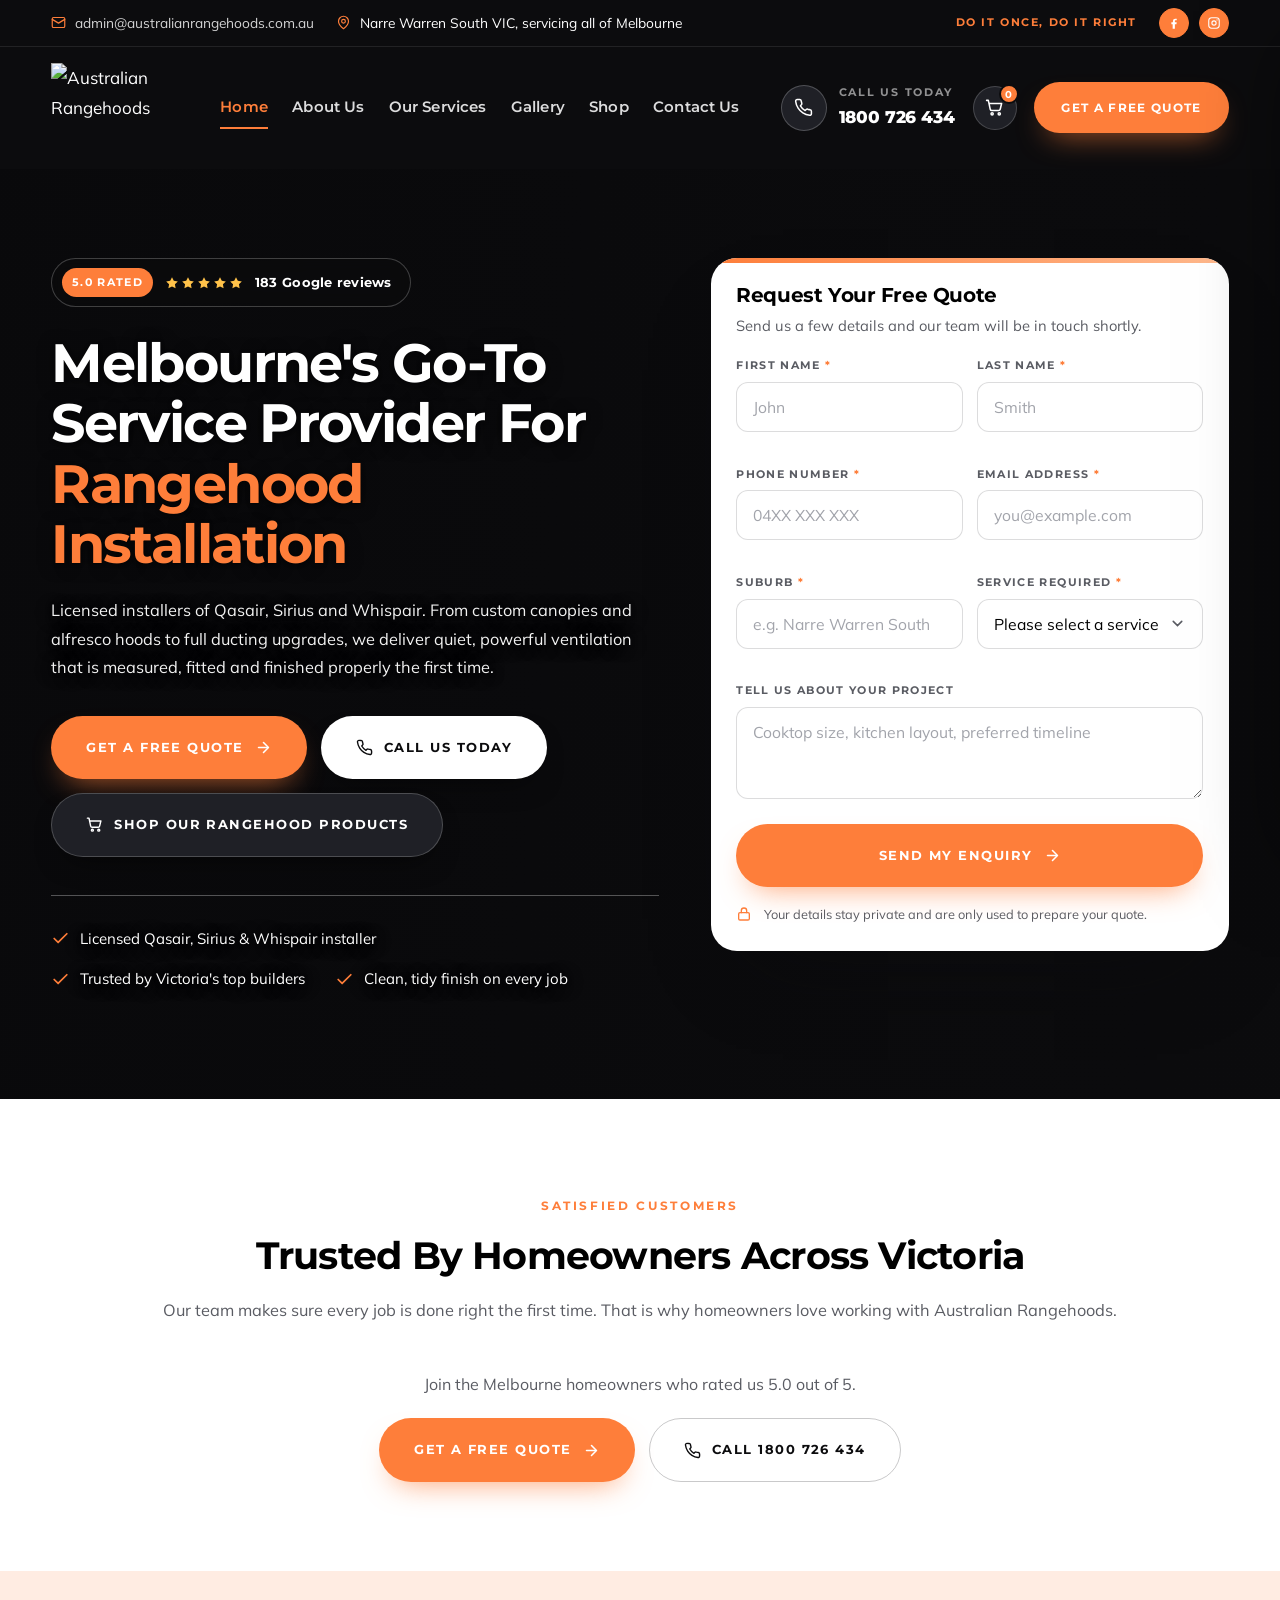
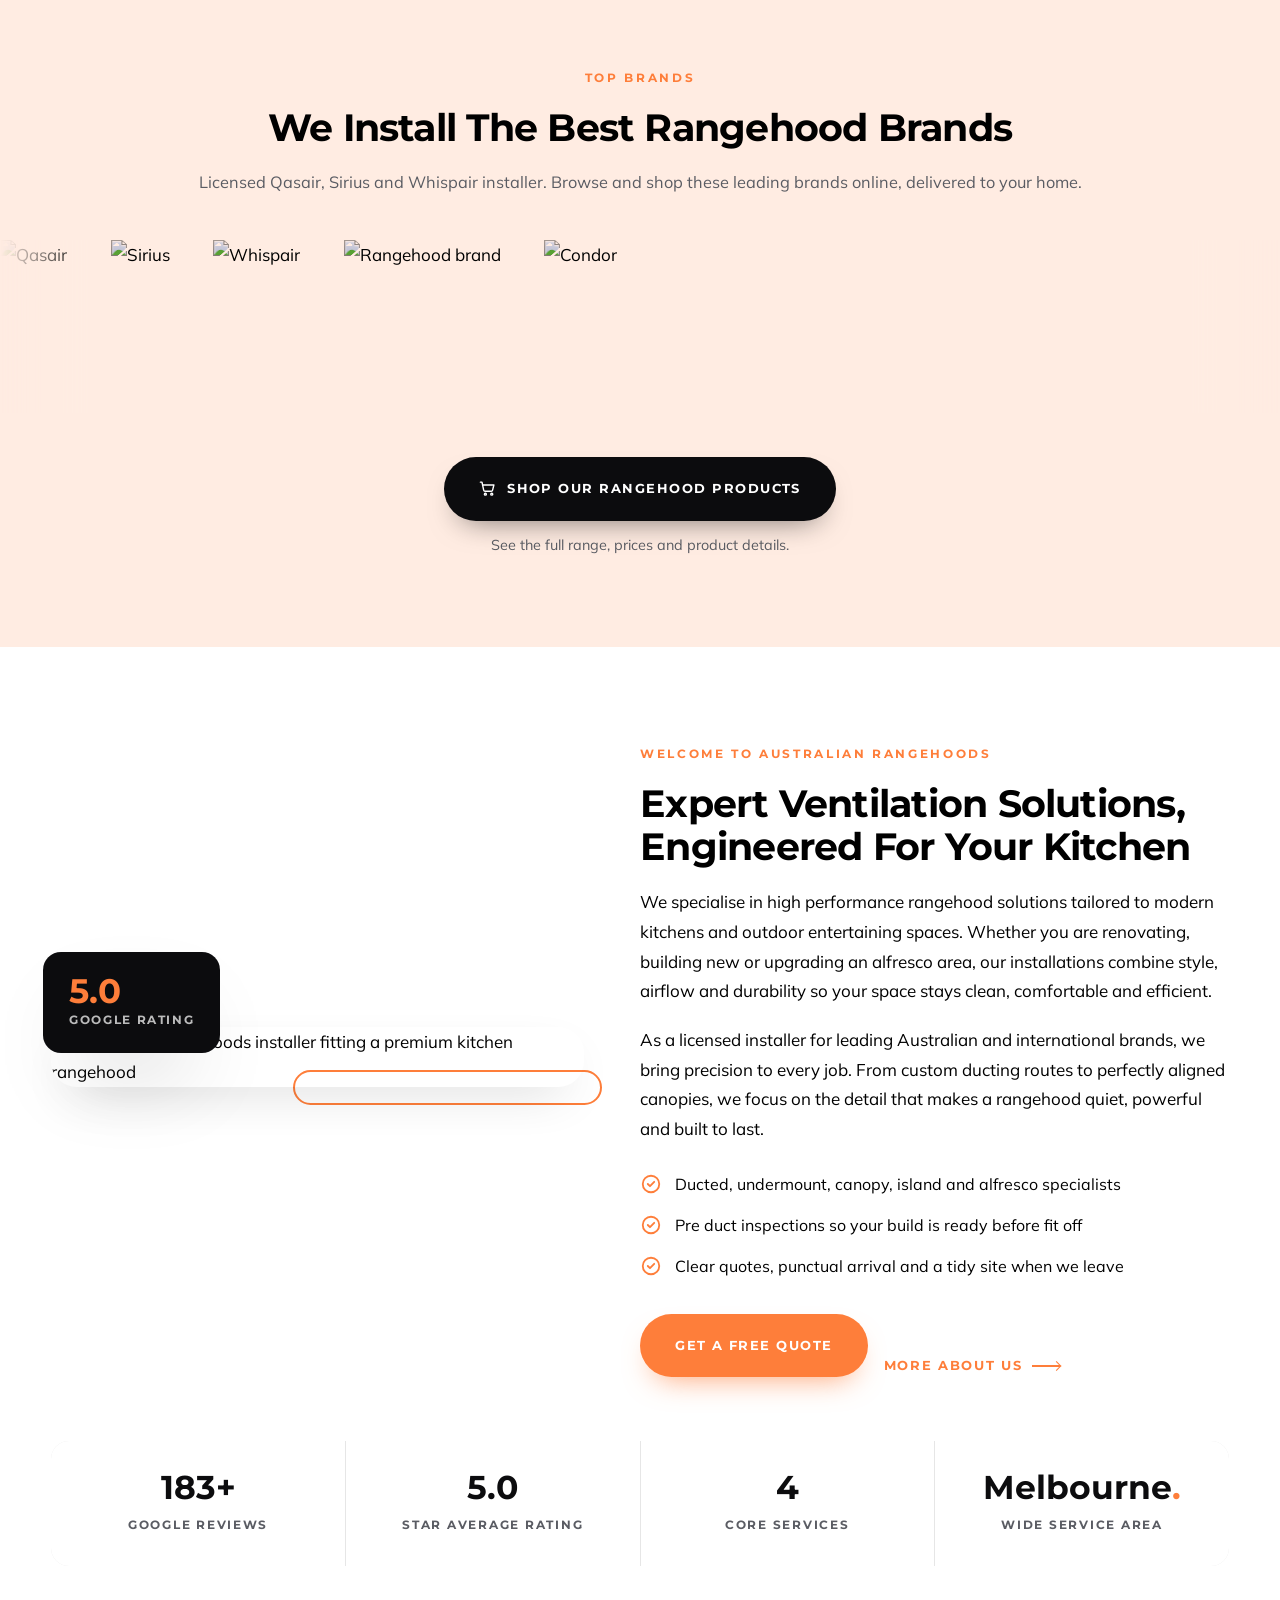
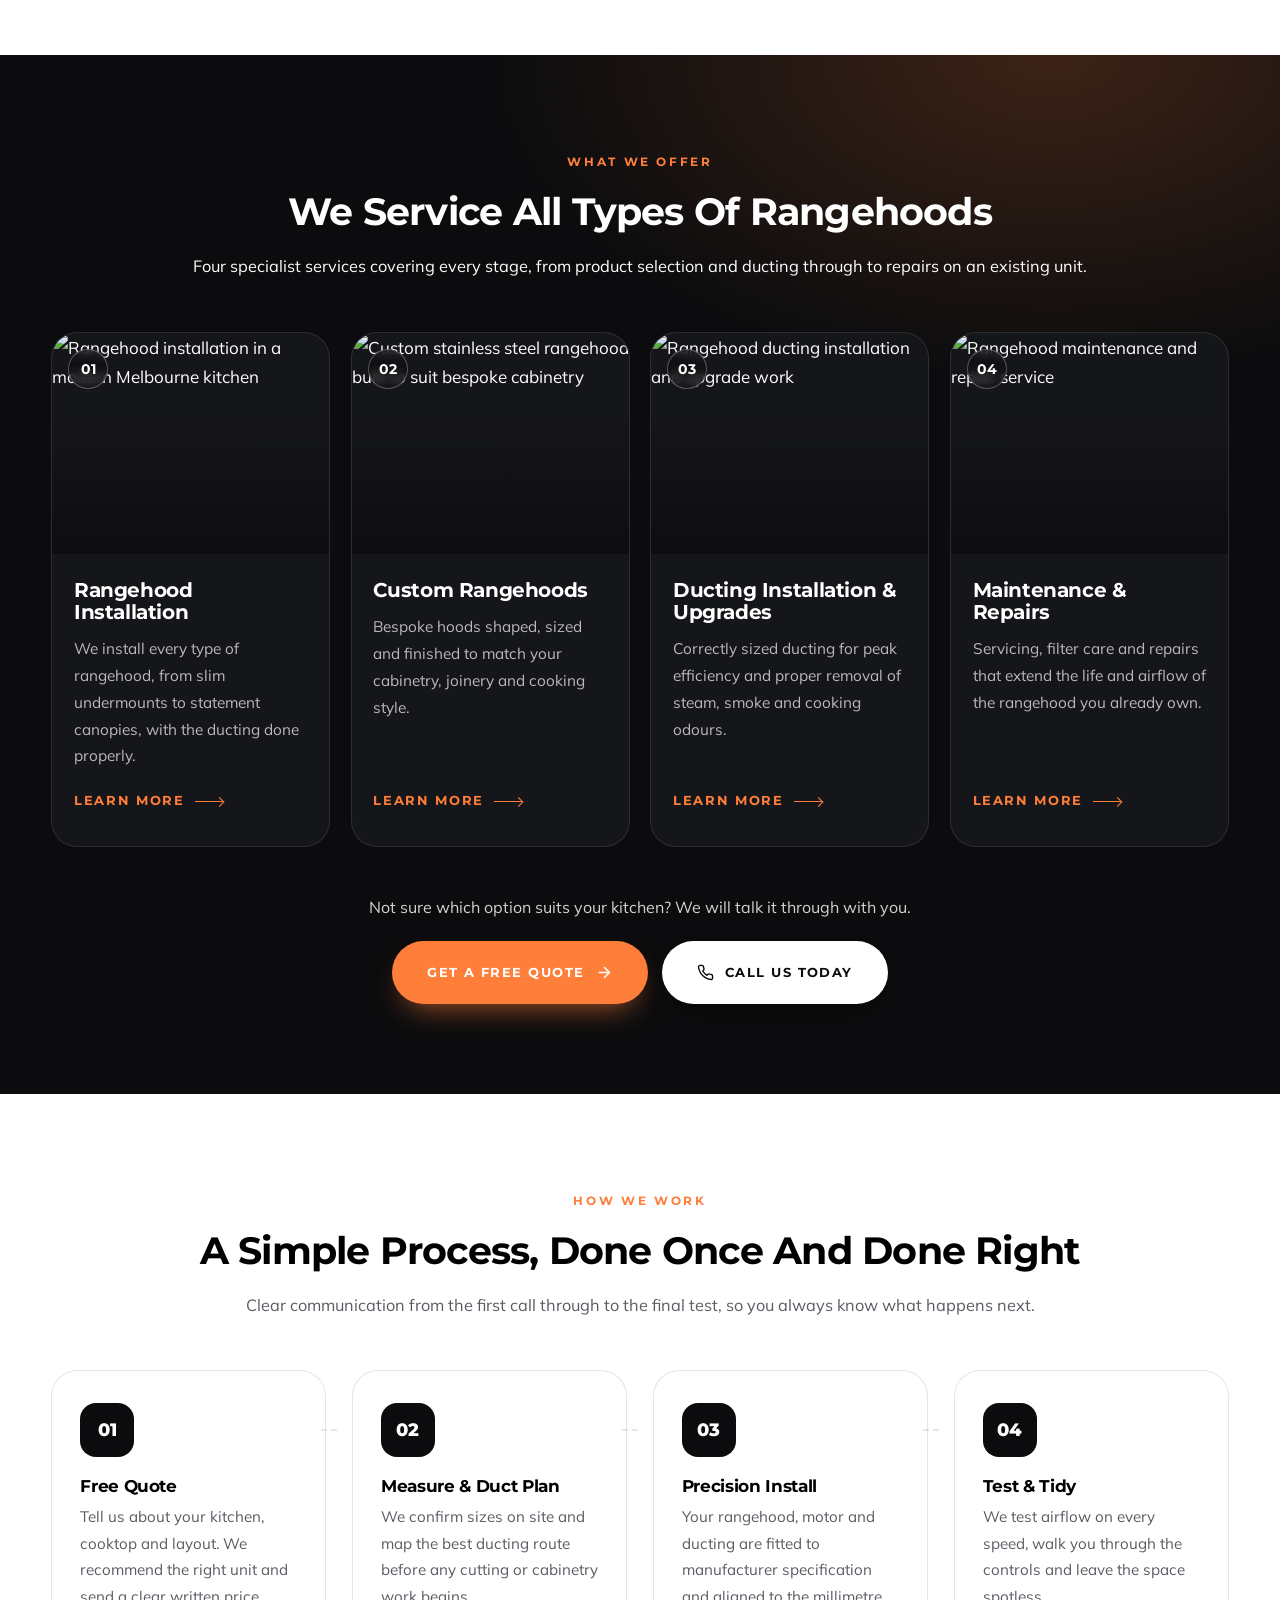
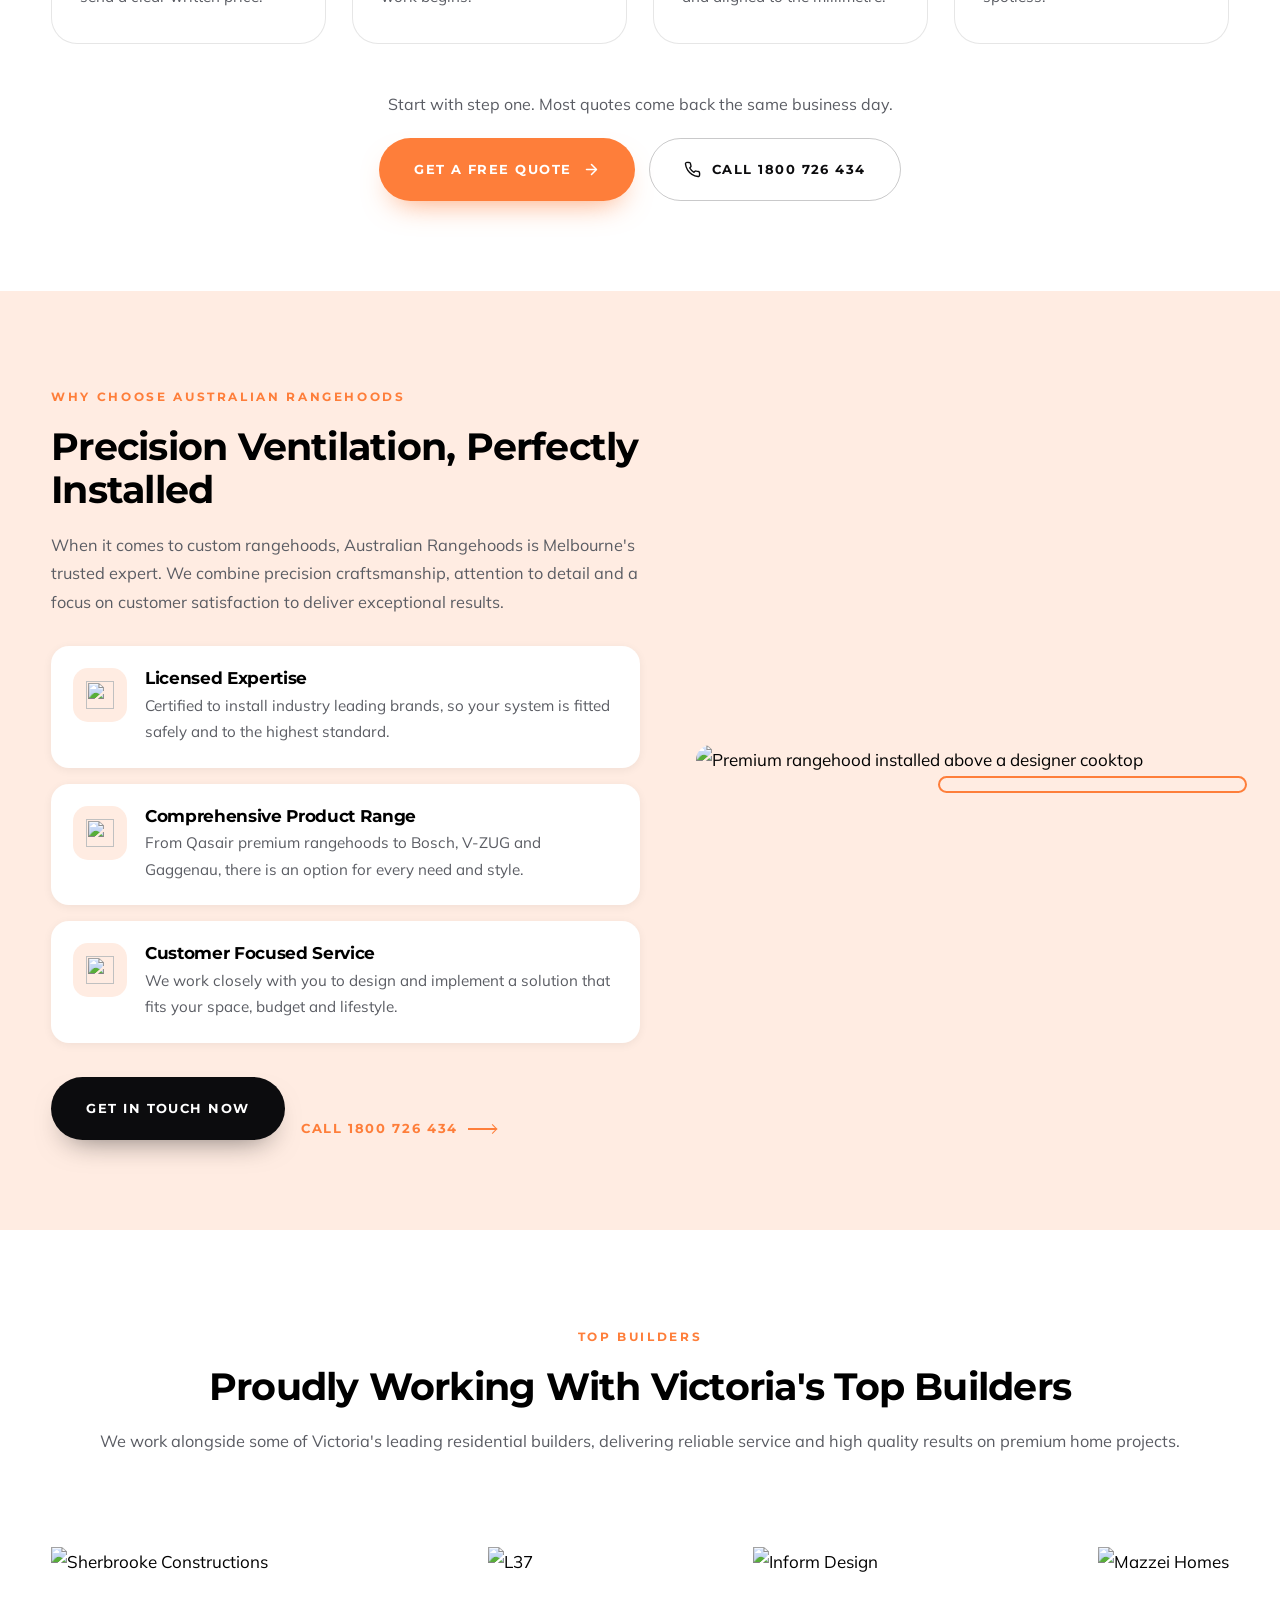
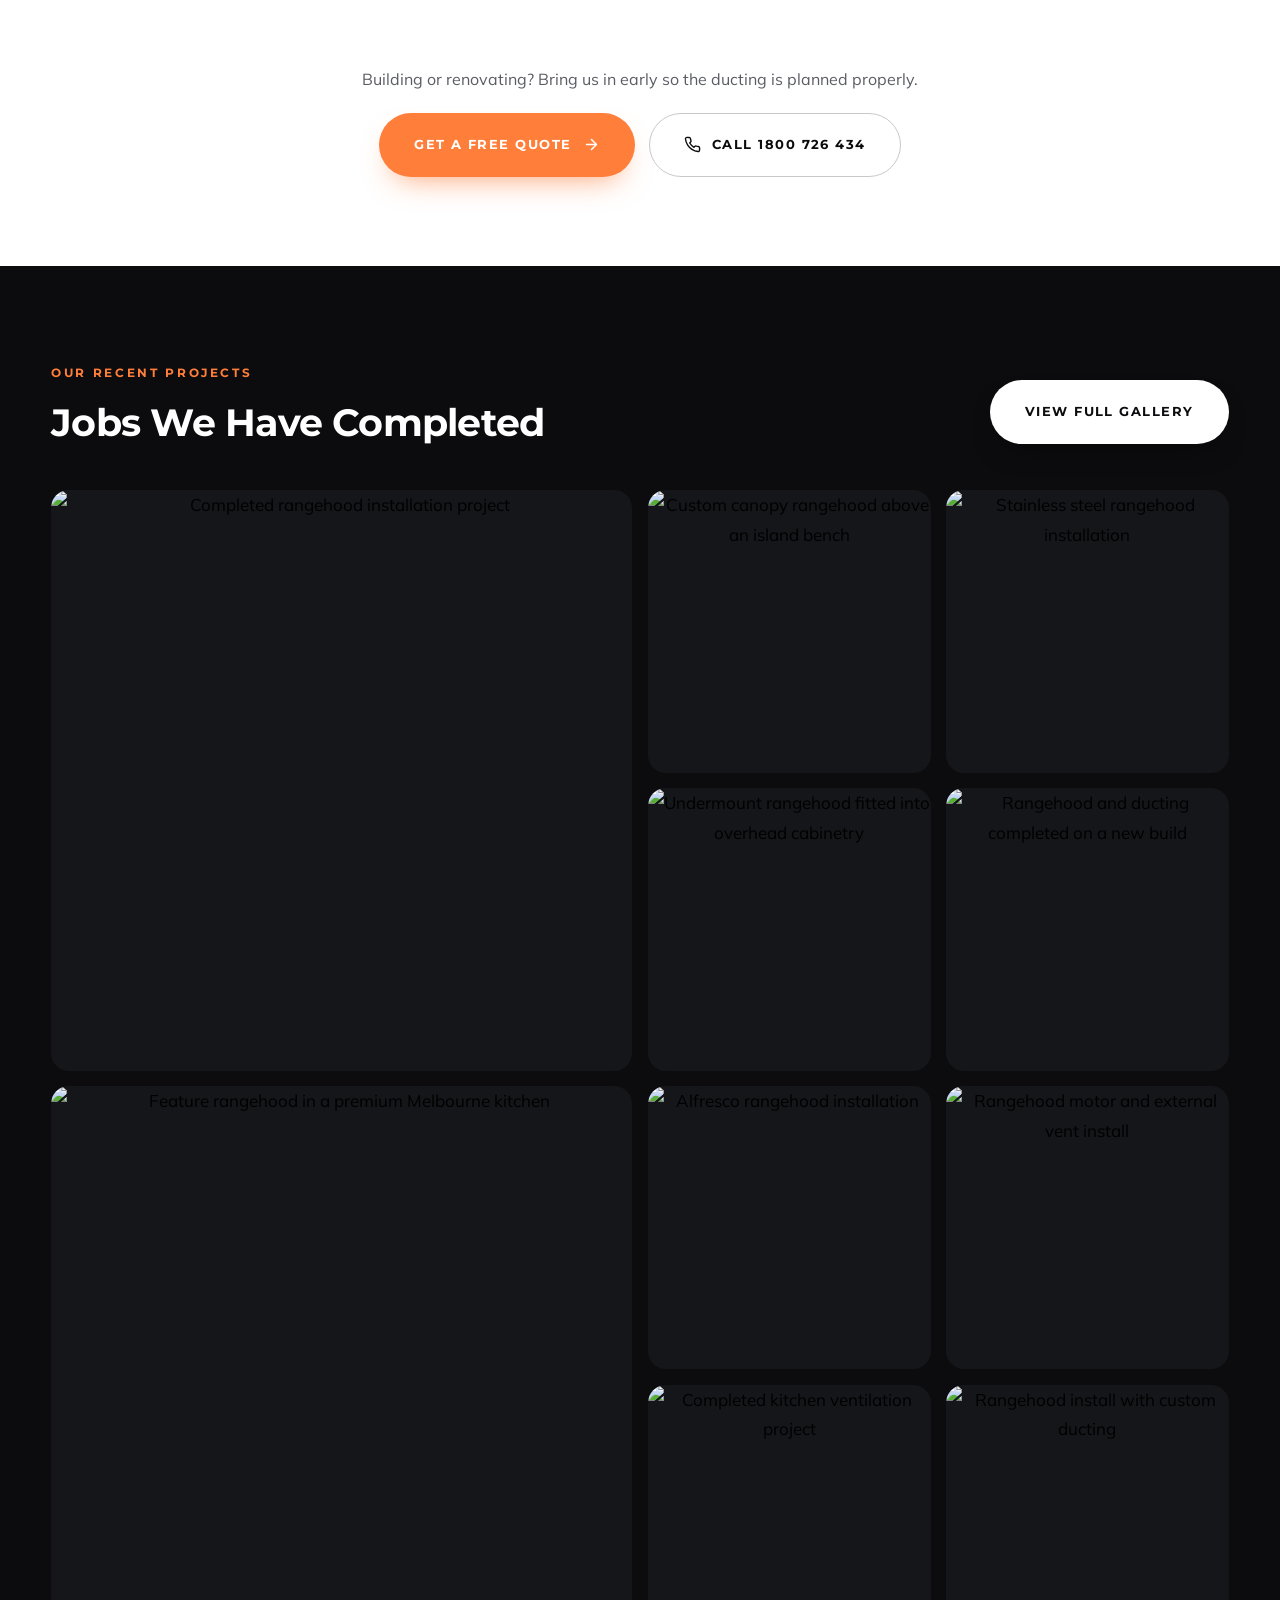
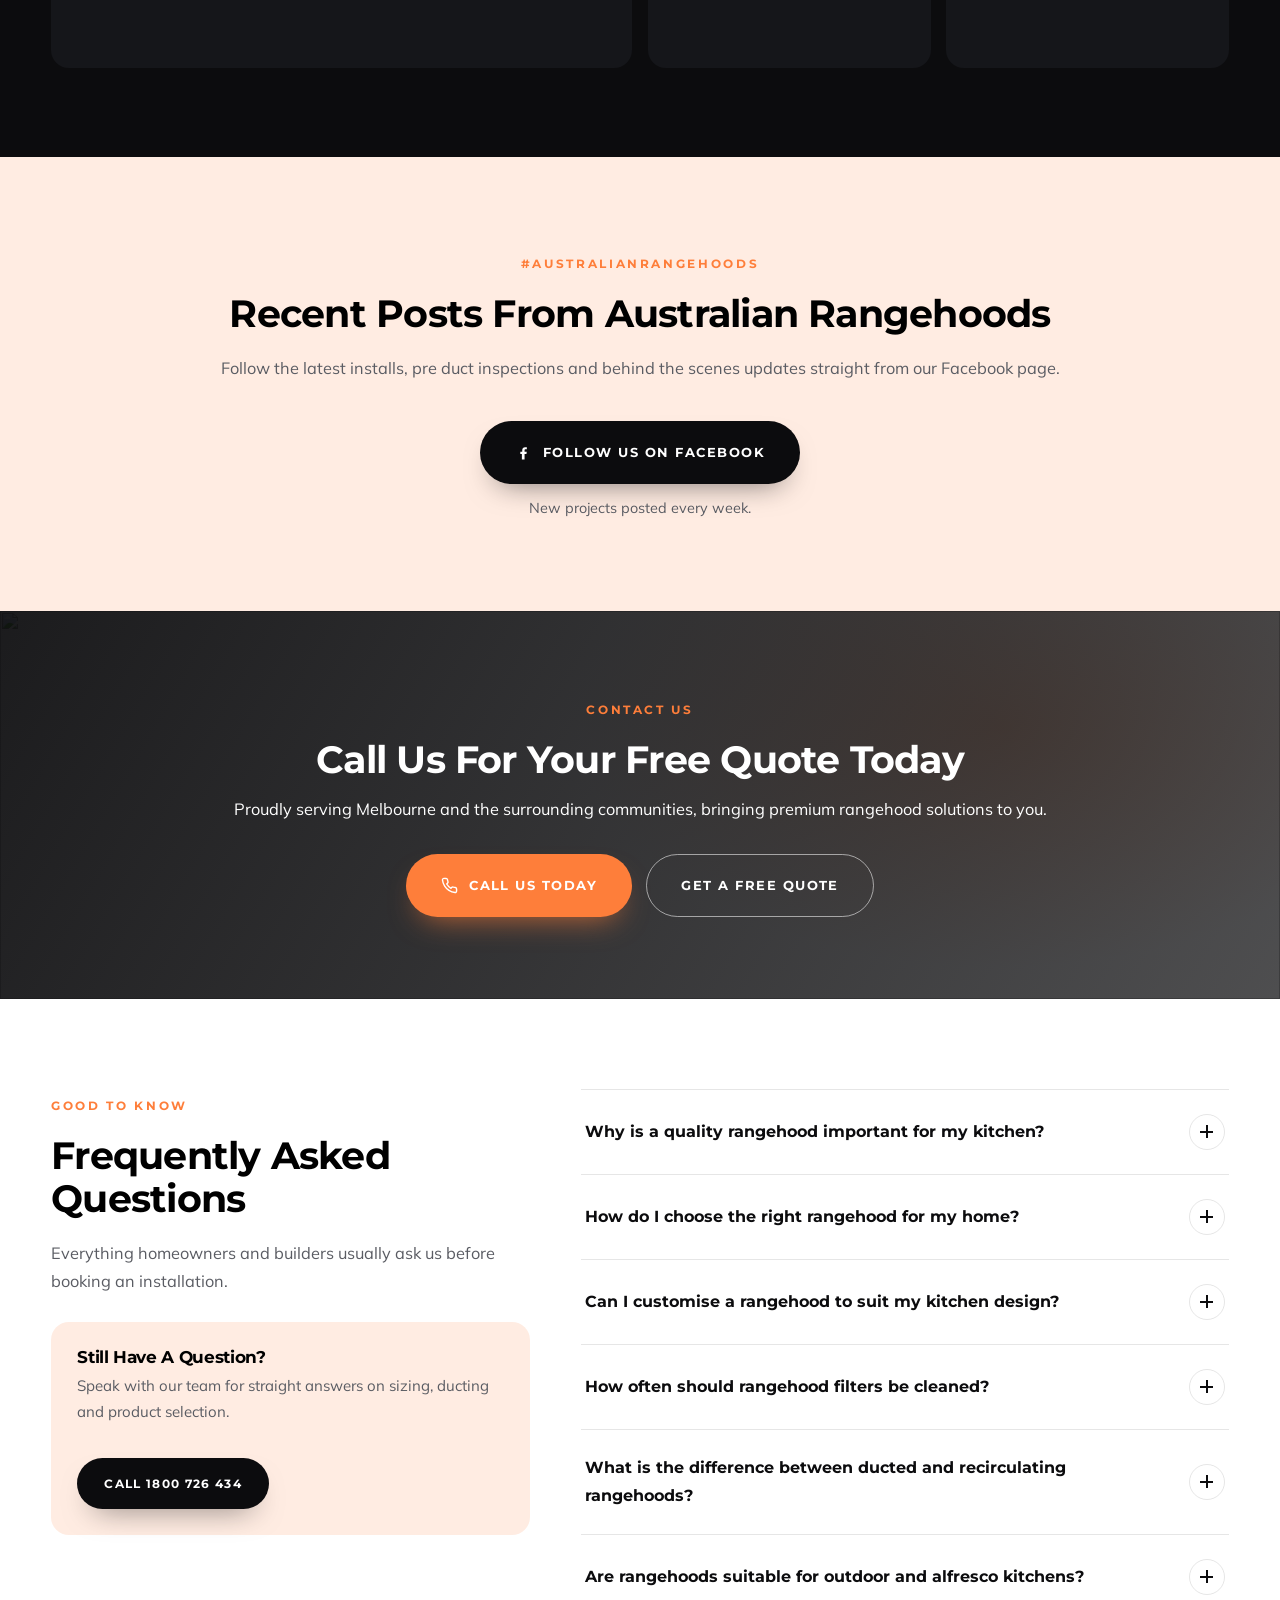
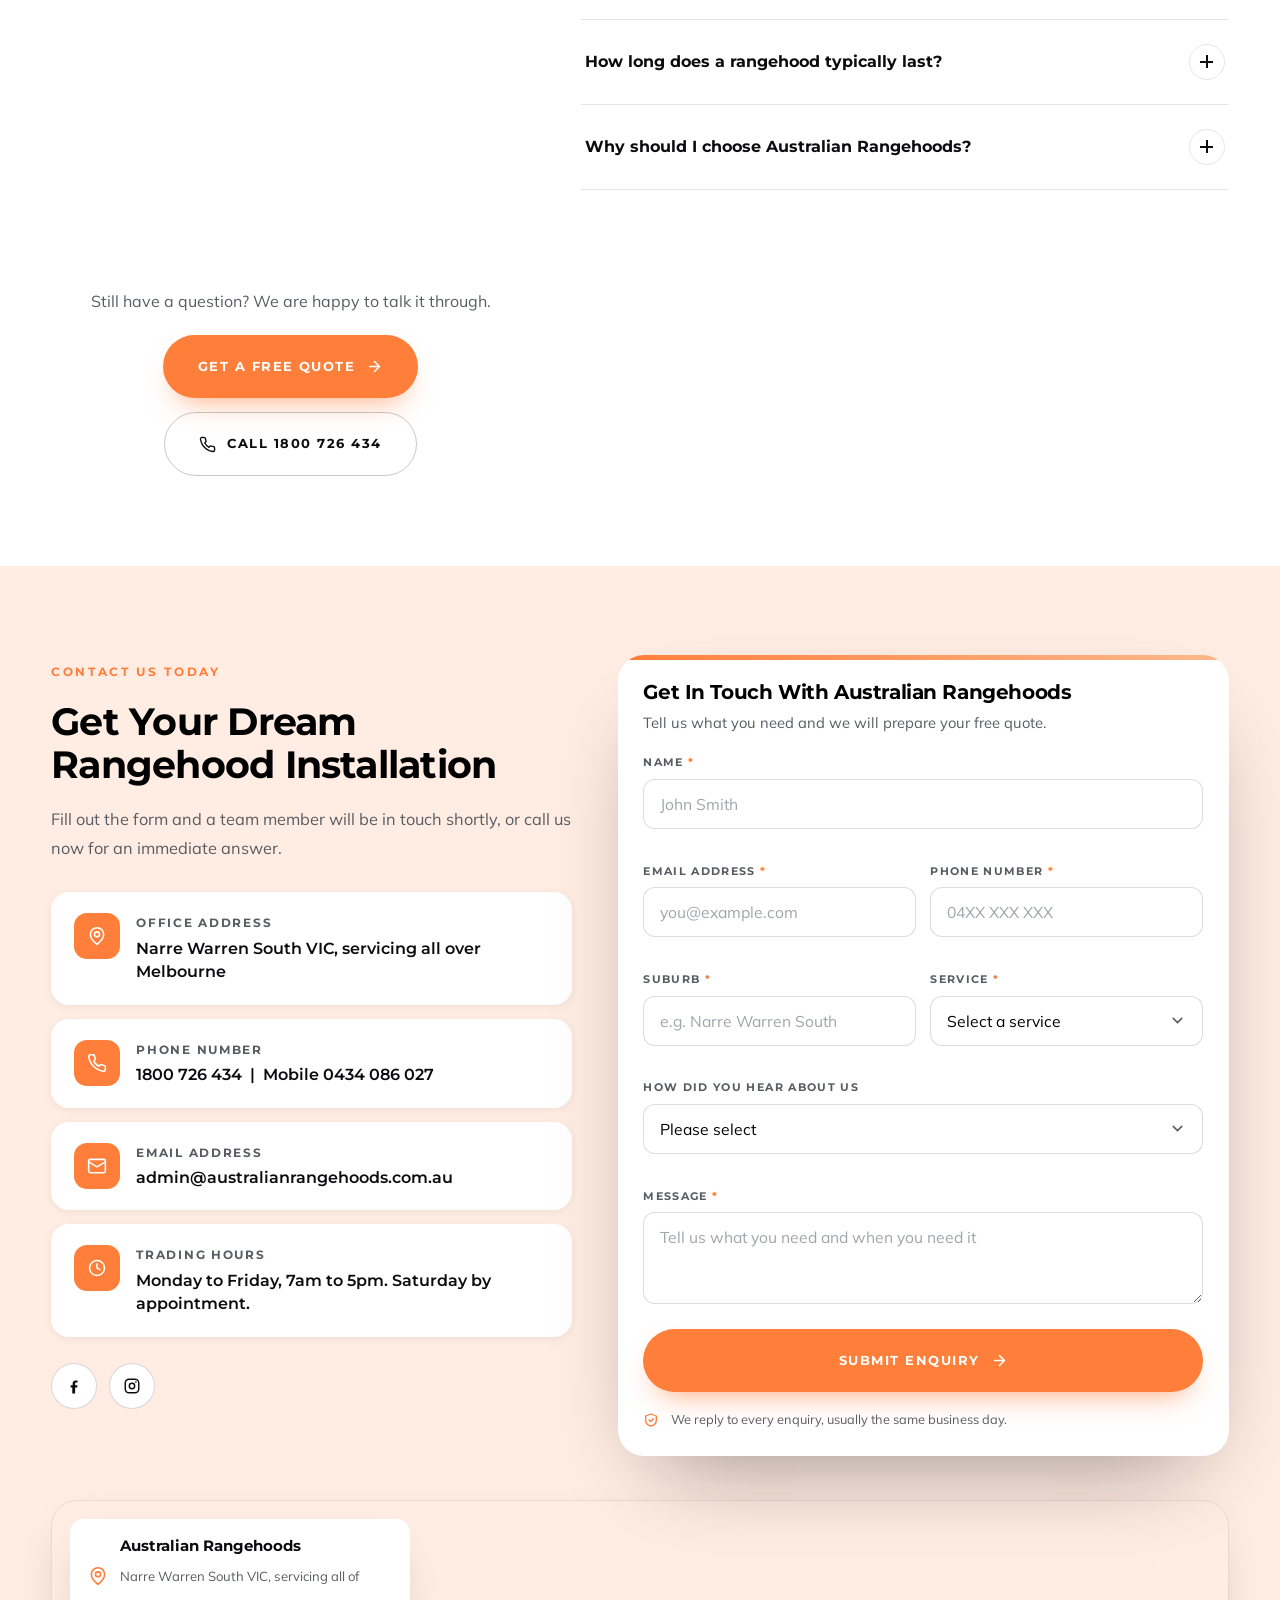
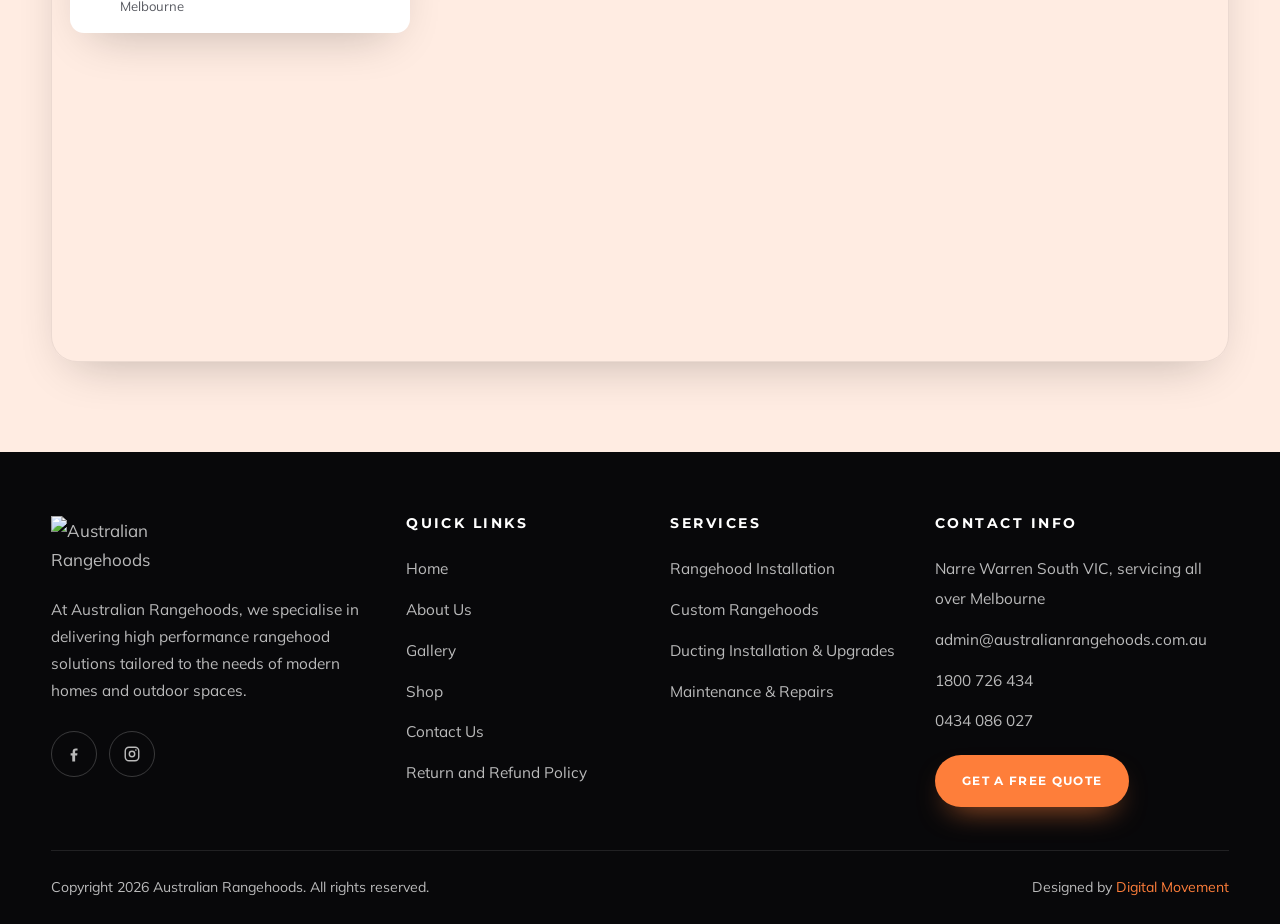
==== commit 7f2f90fd: "Banner scrim, reviews above the fold, section CTAs and a glowing primary Banner - Bring back a light" ====
--- a/index.html
+++ b/index.html
@@ -117,6 +117,18 @@
 .btn--block{width:100%}
 .btn--sm{padding:14px 26px;font-size:.76rem}
 
+.section-cta{margin-top:clamp(34px,3.6vw,58px);display:flex;flex-wrap:wrap;gap:14px;justify-content:center;align-items:center}
+.section-cta p{width:100%;text-align:center;margin:0 0 6px;color:var(--muted);font-size:1rem}
+.services .section-cta p{color:rgba(255,255,255,.82)}
+
+/* the primary action breathes so it reads as the thing to click */
+@keyframes ctaGlow{
+  0%,100%{box-shadow:0 14px 30px -14px rgba(254,126,58,.75),0 0 0 0 rgba(254,126,58,.45)}
+  50%{box-shadow:0 18px 38px -14px rgba(254,126,58,.95),0 0 0 14px rgba(254,126,58,0)}
+}
+.btn--glow{animation:ctaGlow 2.8s ease-in-out infinite}
+.btn--glow:hover,.btn--glow:focus-visible{animation-play-state:paused}
+
 .link-arrow{
   display:inline-flex;align-items:center;gap:10px;font-family:var(--font-head);font-weight:700;
   font-size:.8rem;letter-spacing:.13em;text-transform:uppercase;color:var(--primary);
@@ -161,7 +173,7 @@
   transition:transform .45s var(--ease)
 }
 .brand:hover{transform:translateY(-2px)}
-.brand img{width:clamp(108px,8.6vw,144px);height:auto;max-height:66px;object-fit:contain}
+.brand img{height:clamp(64px,7vw,100px);width:auto;max-width:100%;max-height:100px;object-fit:contain}
 /* the drawer is light, so the logo keeps a dark plate there */
 .drawer .brand{background:var(--ink);border-radius:13px;padding:9px 16px}
 .drawer .brand img{width:96px}
@@ -242,9 +254,13 @@
 .hero{position:relative;background:var(--ink);color:#fff;overflow:hidden;isolation:isolate}
 .hero__media{position:absolute;inset:0;z-index:-2}
 .hero__media video,.hero__media img{width:100%;height:100%;object-fit:cover}
-/* no overlay on the video: legibility comes from text shadows instead,
-   so the footage plays at full contrast */
-.hero__copy{text-shadow:0 2px 16px rgba(0,0,0,.6),0 1px 4px rgba(0,0,0,.45)}
+/* light scrim only: enough to keep the copy readable, weighted to the left
+   so the right of the frame stays close to full contrast */
+.hero::before{
+  content:"";position:absolute;inset:0;z-index:-1;pointer-events:none;
+  background:linear-gradient(95deg,rgba(8,8,10,.72) 0%,rgba(8,8,10,.58) 34%,rgba(8,8,10,.34) 62%,rgba(8,8,10,.22) 100%);
+}
+.hero__copy{text-shadow:0 2px 16px rgba(0,0,0,.5),0 1px 4px rgba(0,0,0,.38)}
 .hero__copy .btn,.hero__copy .hero__badge{text-shadow:none}
 .hero__inner{
   display:grid;grid-template-columns:minmax(0,1.08fr) minmax(0,.92fr);
@@ -397,7 +413,19 @@
 .svc__body{padding:26px clamp(20px,1.7vw,28px) 30px;display:flex;flex-direction:column;flex:1;gap:12px}
 .svc__body h3{margin:0;font-size:1.22rem}
 .svc__body p{color:rgba(255,255,255,.7);font-size:.96rem;margin:0}
-.svc__body .link-arrow{margin-top:auto;padding-top:8px}
+.svc__body .section-cta{margin-top:clamp(34px,3.6vw,58px);display:flex;flex-wrap:wrap;gap:14px;justify-content:center;align-items:center}
+.section-cta p{width:100%;text-align:center;margin:0 0 6px;color:var(--muted);font-size:1rem}
+.services .section-cta p{color:rgba(255,255,255,.82)}
+
+/* the primary action breathes so it reads as the thing to click */
+@keyframes ctaGlow{
+  0%,100%{box-shadow:0 14px 30px -14px rgba(254,126,58,.75),0 0 0 0 rgba(254,126,58,.45)}
+  50%{box-shadow:0 18px 38px -14px rgba(254,126,58,.95),0 0 0 14px rgba(254,126,58,0)}
+}
+.btn--glow{animation:ctaGlow 2.8s ease-in-out infinite}
+.btn--glow:hover,.btn--glow:focus-visible{animation-play-state:paused}
+
+.link-arrow{margin-top:auto;padding-top:8px}
 .svc__bar{height:3px;background:var(--primary);transform:scaleX(0);transform-origin:left;transition:transform .55s var(--ease)}
 .svc:hover .svc__bar{transform:scaleX(1)}
 
@@ -439,13 +467,14 @@
    BUILDERS
    ============================================================ */
 .builders{background:#fff}
-.builders__grid{display:grid;grid-template-columns:repeat(4,1fr);gap:clamp(24px,3.2vw,60px);margin-top:clamp(38px,3.8vw,58px);align-items:center}
+.builders__grid{display:flex;flex-wrap:wrap;align-items:center;justify-content:space-between;gap:clamp(24px,3.2vw,56px);margin-top:clamp(38px,3.8vw,58px)}
 .builder{
   display:grid;place-items:center;min-height:clamp(104px,9vw,150px);
   transition:transform .5s var(--ease)
 }
-/* first mark sits flush with the container edge, like the copy above it */
-.builders__grid .builder:first-child{justify-items:start}
+/* space-between puts the first mark flush left and the last flush right,
+   with the remaining space shared equally instead of pooling in one gap */
+.builder{flex:0 0 auto}
 .builder img{max-height:clamp(80px,7.6vw,118px);width:auto;object-fit:contain;transition:transform .5s var(--ease)}
 .builder:hover{transform:translateY(-6px)}
 .builder:hover img{transform:scale(1.04)}
@@ -626,7 +655,7 @@
   .header-phone__label,.header-phone__num{display:none}
   .header__actions{display:none}
   .mobile-tools{display:flex}
-  .svc-grid,.steps,.builders__grid,.stats{grid-template-columns:repeat(2,1fr)}
+  .svc-grid,.steps,.stats{grid-template-columns:repeat(2,1fr)}
   .gallery__grid{grid-template-columns:repeat(3,1fr)}
   .footer__grid{grid-template-columns:1fr 1fr}
 }
@@ -642,7 +671,8 @@
   body{font-size:16px}
   .call-float{display:inline-flex}
   .to-top{display:none}
-  .svc-grid,.steps,.builders__grid{grid-template-columns:1fr}
+  .svc-grid,.steps{grid-template-columns:1fr}
+  .builders__grid{justify-content:center;gap:34px 46px}
   .stats{grid-template-columns:1fr 1fr}
   .gallery__grid{grid-template-columns:1fr 1fr}
   .shot:nth-child(1),.shot:nth-child(6){grid-column:span 2;grid-row:auto;aspect-ratio:4/3}
@@ -726,7 +756,7 @@
         <svg viewBox="0 0 24 24" fill="none" stroke="currentColor" stroke-width="1.9" stroke-linecap="round" stroke-linejoin="round"><circle cx="9" cy="20" r="1.4"/><circle cx="18" cy="20" r="1.4"/><path d="M2 3h2.2l2.4 11.2a2 2 0 0 0 2 1.6h8.6a2 2 0 0 0 2-1.55L21 7H6"/></svg>
         <span class="icon-btn__count">0</span>
       </a>
-      <a class="btn btn--sm" href="#contact">Get a Free Quote</a>
+      <a class="btn btn--sm btn--glow" href="#contact">Get a Free Quote</a>
     </div>
 
     <!-- mobile: phone circle sits to the LEFT of the hamburger -->
@@ -797,7 +827,7 @@
       </p>
 
       <div class="hero__ctas" data-reveal>
-        <a class="btn" href="#contact">
+        <a class="btn btn--glow" href="#contact">
           Get a Free Quote
           <svg viewBox="0 0 24 24" fill="none" stroke="currentColor" stroke-width="2.2" stroke-linecap="round" stroke-linejoin="round"><path d="M5 12h13"/><path d="m12 5 7 7-7 7"/></svg>
         </a>
@@ -858,6 +888,29 @@
 </section>
 
 <!-- ============================================================
+     REVIEWS
+     ============================================================ -->
+<section class="section reviews">
+  <div class="container">
+    <div class="center" data-reveal>
+      <span class="eyebrow">Satisfied customers</span>
+      <h2>Trusted by homeowners across Victoria</h2>
+      <p class="lead">Our team makes sure every job is done right the first time. That is why homeowners love working with Australian Rangehoods.</p>
+    </div>
+
+    <!-- Trustindex Google reviews shortcode goes here, for example:
+         [trustindex no-registration=google]
+         The widget renders the live rating, review count and testimonials. -->
+
+    <div class="section-cta" data-reveal>
+      <p>Join the Melbourne homeowners who rated us 5.0 out of 5.</p>
+      <a class="btn btn--glow" href="#contact">Get a Free Quote <svg viewBox="0 0 24 24" fill="none" stroke="currentColor" stroke-width="2.2" stroke-linecap="round" stroke-linejoin="round"><path d="M5 12h13"/><path d="m12 5 7 7-7 7"/></svg></a>
+      <a class="btn btn--outline" href="tel:1800726434"><svg viewBox="0 0 24 24" fill="none" stroke="currentColor" stroke-width="2" stroke-linecap="round" stroke-linejoin="round"><path d="M22 16.9v3a2 2 0 0 1-2.2 2 19.8 19.8 0 0 1-8.6-3.1 19.5 19.5 0 0 1-6-6A19.8 19.8 0 0 1 2.1 4.2 2 2 0 0 1 4.1 2h3a2 2 0 0 1 2 1.7c.1 1 .4 1.9.7 2.8a2 2 0 0 1-.5 2.1L8.1 9.9a16 16 0 0 0 6 6l1.3-1.3a2 2 0 0 1 2.1-.4c.9.3 1.8.6 2.8.7a2 2 0 0 1 1.7 2Z"/></svg> Call 1800 726 434</a>
+    </div>
+  </div>
+</section>
+
+<!-- ============================================================
      BRANDS
      ============================================================ -->
 <section class="section brands">
@@ -1003,6 +1056,12 @@
         <div class="svc__bar"></div>
       </article>
     </div>
+
+    <div class="section-cta" data-reveal>
+      <p>Not sure which option suits your kitchen? We will talk it through with you.</p>
+      <a class="btn btn--glow" href="#contact">Get a Free Quote <svg viewBox="0 0 24 24" fill="none" stroke="currentColor" stroke-width="2.2" stroke-linecap="round" stroke-linejoin="round"><path d="M5 12h13"/><path d="m12 5 7 7-7 7"/></svg></a>
+      <a class="btn btn--light" href="tel:1800726434"><svg viewBox="0 0 24 24" fill="none" stroke="currentColor" stroke-width="2" stroke-linecap="round" stroke-linejoin="round"><path d="M22 16.9v3a2 2 0 0 1-2.2 2 19.8 19.8 0 0 1-8.6-3.1 19.5 19.5 0 0 1-6-6A19.8 19.8 0 0 1 2.1 4.2 2 2 0 0 1 4.1 2h3a2 2 0 0 1 2 1.7c.1 1 .4 1.9.7 2.8a2 2 0 0 1-.5 2.1L8.1 9.9a16 16 0 0 0 6 6l1.3-1.3a2 2 0 0 1 2.1-.4c.9.3 1.8.6 2.8.7a2 2 0 0 1 1.7 2Z"/></svg> Call Us Today</a>
+    </div>
   </div>
 </section>
 
@@ -1038,6 +1097,12 @@
         <h4>Test &amp; tidy</h4>
         <p>We test airflow on every speed, walk you through the controls and leave the space spotless.</p>
       </div>
+    </div>
+
+    <div class="section-cta" data-reveal>
+      <p>Start with step one. Most quotes come back the same business day.</p>
+      <a class="btn btn--glow" href="#contact">Get a Free Quote <svg viewBox="0 0 24 24" fill="none" stroke="currentColor" stroke-width="2.2" stroke-linecap="round" stroke-linejoin="round"><path d="M5 12h13"/><path d="m12 5 7 7-7 7"/></svg></a>
+      <a class="btn btn--outline" href="tel:1800726434"><svg viewBox="0 0 24 24" fill="none" stroke="currentColor" stroke-width="2" stroke-linecap="round" stroke-linejoin="round"><path d="M22 16.9v3a2 2 0 0 1-2.2 2 19.8 19.8 0 0 1-8.6-3.1 19.5 19.5 0 0 1-6-6A19.8 19.8 0 0 1 2.1 4.2 2 2 0 0 1 4.1 2h3a2 2 0 0 1 2 1.7c.1 1 .4 1.9.7 2.8a2 2 0 0 1-.5 2.1L8.1 9.9a16 16 0 0 0 6 6l1.3-1.3a2 2 0 0 1 2.1-.4c.9.3 1.8.6 2.8.7a2 2 0 0 1 1.7 2Z"/></svg> Call 1800 726 434</a>
     </div>
   </div>
 </section>
@@ -1106,6 +1171,12 @@
       <a class="builder" href="https://www.l37.com.au/" target="_blank" rel="noopener" data-reveal="zoom"><img src="https://australianrangehoods.com.au/wp-content/uploads/2025/08/Builders2.png" alt="L37" loading="lazy"></a>
       <a class="builder" href="https://informdesign.com.au/" target="_blank" rel="noopener" data-reveal="zoom"><img src="https://australianrangehoods.com.au/wp-content/uploads/2025/08/Builders3.png" alt="Inform Design" loading="lazy"></a>
       <a class="builder" href="https://www.mazzei.com.au/" target="_blank" rel="noopener" data-reveal="zoom"><img src="https://australianrangehoods.com.au/wp-content/uploads/2025/08/Builders4.png" alt="Mazzei Homes" loading="lazy"></a>
+    </div>
+
+    <div class="section-cta" data-reveal>
+      <p>Building or renovating? Bring us in early so the ducting is planned properly.</p>
+      <a class="btn btn--glow" href="#contact">Get a Free Quote <svg viewBox="0 0 24 24" fill="none" stroke="currentColor" stroke-width="2.2" stroke-linecap="round" stroke-linejoin="round"><path d="M5 12h13"/><path d="m12 5 7 7-7 7"/></svg></a>
+      <a class="btn btn--outline" href="tel:1800726434"><svg viewBox="0 0 24 24" fill="none" stroke="currentColor" stroke-width="2" stroke-linecap="round" stroke-linejoin="round"><path d="M22 16.9v3a2 2 0 0 1-2.2 2 19.8 19.8 0 0 1-8.6-3.1 19.5 19.5 0 0 1-6-6A19.8 19.8 0 0 1 2.1 4.2 2 2 0 0 1 4.1 2h3a2 2 0 0 1 2 1.7c.1 1 .4 1.9.7 2.8a2 2 0 0 1-.5 2.1L8.1 9.9a16 16 0 0 0 6 6l1.3-1.3a2 2 0 0 1 2.1-.4c.9.3 1.8.6 2.8.7a2 2 0 0 1 1.7 2Z"/></svg> Call 1800 726 434</a>
     </div>
   </div>
 </section>
@@ -1169,23 +1240,6 @@
 </section>
 
 <!-- ============================================================
-     REVIEWS
-     ============================================================ -->
-<section class="section reviews">
-  <div class="container">
-    <div class="center" data-reveal>
-      <span class="eyebrow">Satisfied customers</span>
-      <h2>Trusted by homeowners across Victoria</h2>
-      <p class="lead">Our team makes sure every job is done right the first time. That is why homeowners love working with Australian Rangehoods.</p>
-    </div>
-
-    <!-- Trustindex Google reviews shortcode goes here, for example:
-         [trustindex no-registration=google]
-         The widget renders the live rating, review count and testimonials. -->
-  </div>
-</section>
-
-<!-- ============================================================
      FACEBOOK FEED : heading only, the plugin renders the timeline
      ============================================================ -->
 <section class="section social-feed">
@@ -1222,7 +1276,7 @@
     <h2 data-reveal>Call us for your free quote today</h2>
     <p class="lead" data-reveal>Proudly serving Melbourne and the surrounding communities, bringing premium rangehood solutions to you.</p>
     <div class="btns" data-reveal>
-      <a class="btn" href="tel:1800726434">
+      <a class="btn btn--glow" href="tel:1800726434">
         <svg viewBox="0 0 24 24" fill="none" stroke="currentColor" stroke-width="2" stroke-linecap="round" stroke-linejoin="round"><path d="M22 16.9v3a2 2 0 0 1-2.2 2 19.8 19.8 0 0 1-8.6-3.1 19.5 19.5 0 0 1-6-6A19.8 19.8 0 0 1 2.1 4.2 2 2 0 0 1 4.1 2h3a2 2 0 0 1 2 1.7c.1 1 .4 1.9.7 2.8a2 2 0 0 1-.5 2.1L8.1 9.9a16 16 0 0 0 6 6l1.3-1.3a2 2 0 0 1 2.1-.4c.9.3 1.8.6 2.8.7a2 2 0 0 1 1.7 2Z"/></svg>
         Call Us Today
       </a>
@@ -1304,6 +1358,12 @@
           <p>Whether you are building new, renovating or creating an outdoor entertaining area, you get practical expertise and a customer focused experience from start to finish. <a href="#contact">Get a free quote today</a>.</p>
         </div></div>
       </div>
+    </div>
+
+    <div class="section-cta" data-reveal>
+      <p>Still have a question? We are happy to talk it through.</p>
+      <a class="btn btn--glow" href="#contact">Get a Free Quote <svg viewBox="0 0 24 24" fill="none" stroke="currentColor" stroke-width="2.2" stroke-linecap="round" stroke-linejoin="round"><path d="M5 12h13"/><path d="m12 5 7 7-7 7"/></svg></a>
+      <a class="btn btn--outline" href="tel:1800726434"><svg viewBox="0 0 24 24" fill="none" stroke="currentColor" stroke-width="2" stroke-linecap="round" stroke-linejoin="round"><path d="M22 16.9v3a2 2 0 0 1-2.2 2 19.8 19.8 0 0 1-8.6-3.1 19.5 19.5 0 0 1-6-6A19.8 19.8 0 0 1 2.1 4.2 2 2 0 0 1 4.1 2h3a2 2 0 0 1 2 1.7c.1 1 .4 1.9.7 2.8a2 2 0 0 1-.5 2.1L8.1 9.9a16 16 0 0 0 6 6l1.3-1.3a2 2 0 0 1 2.1-.4c.9.3 1.8.6 2.8.7a2 2 0 0 1 1.7 2Z"/></svg> Call 1800 726 434</a>
     </div>
   </div>
 </section>
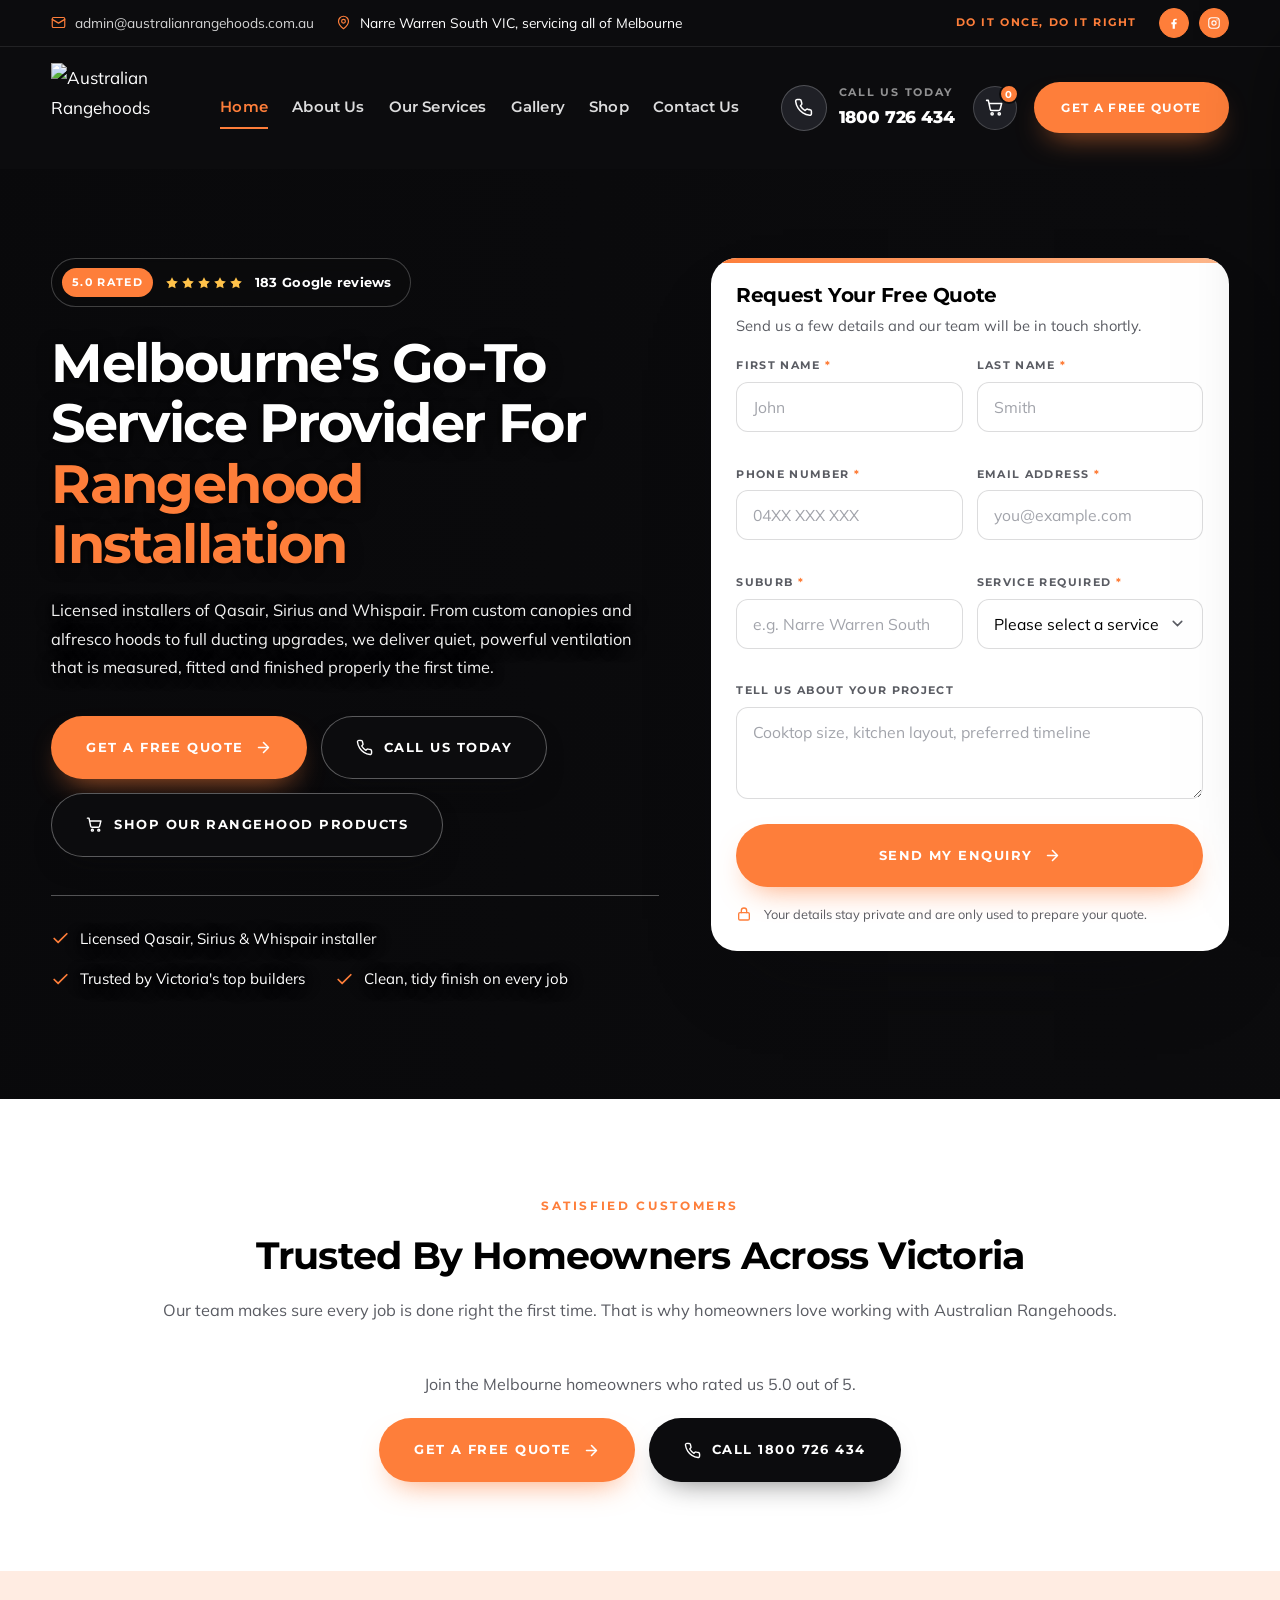
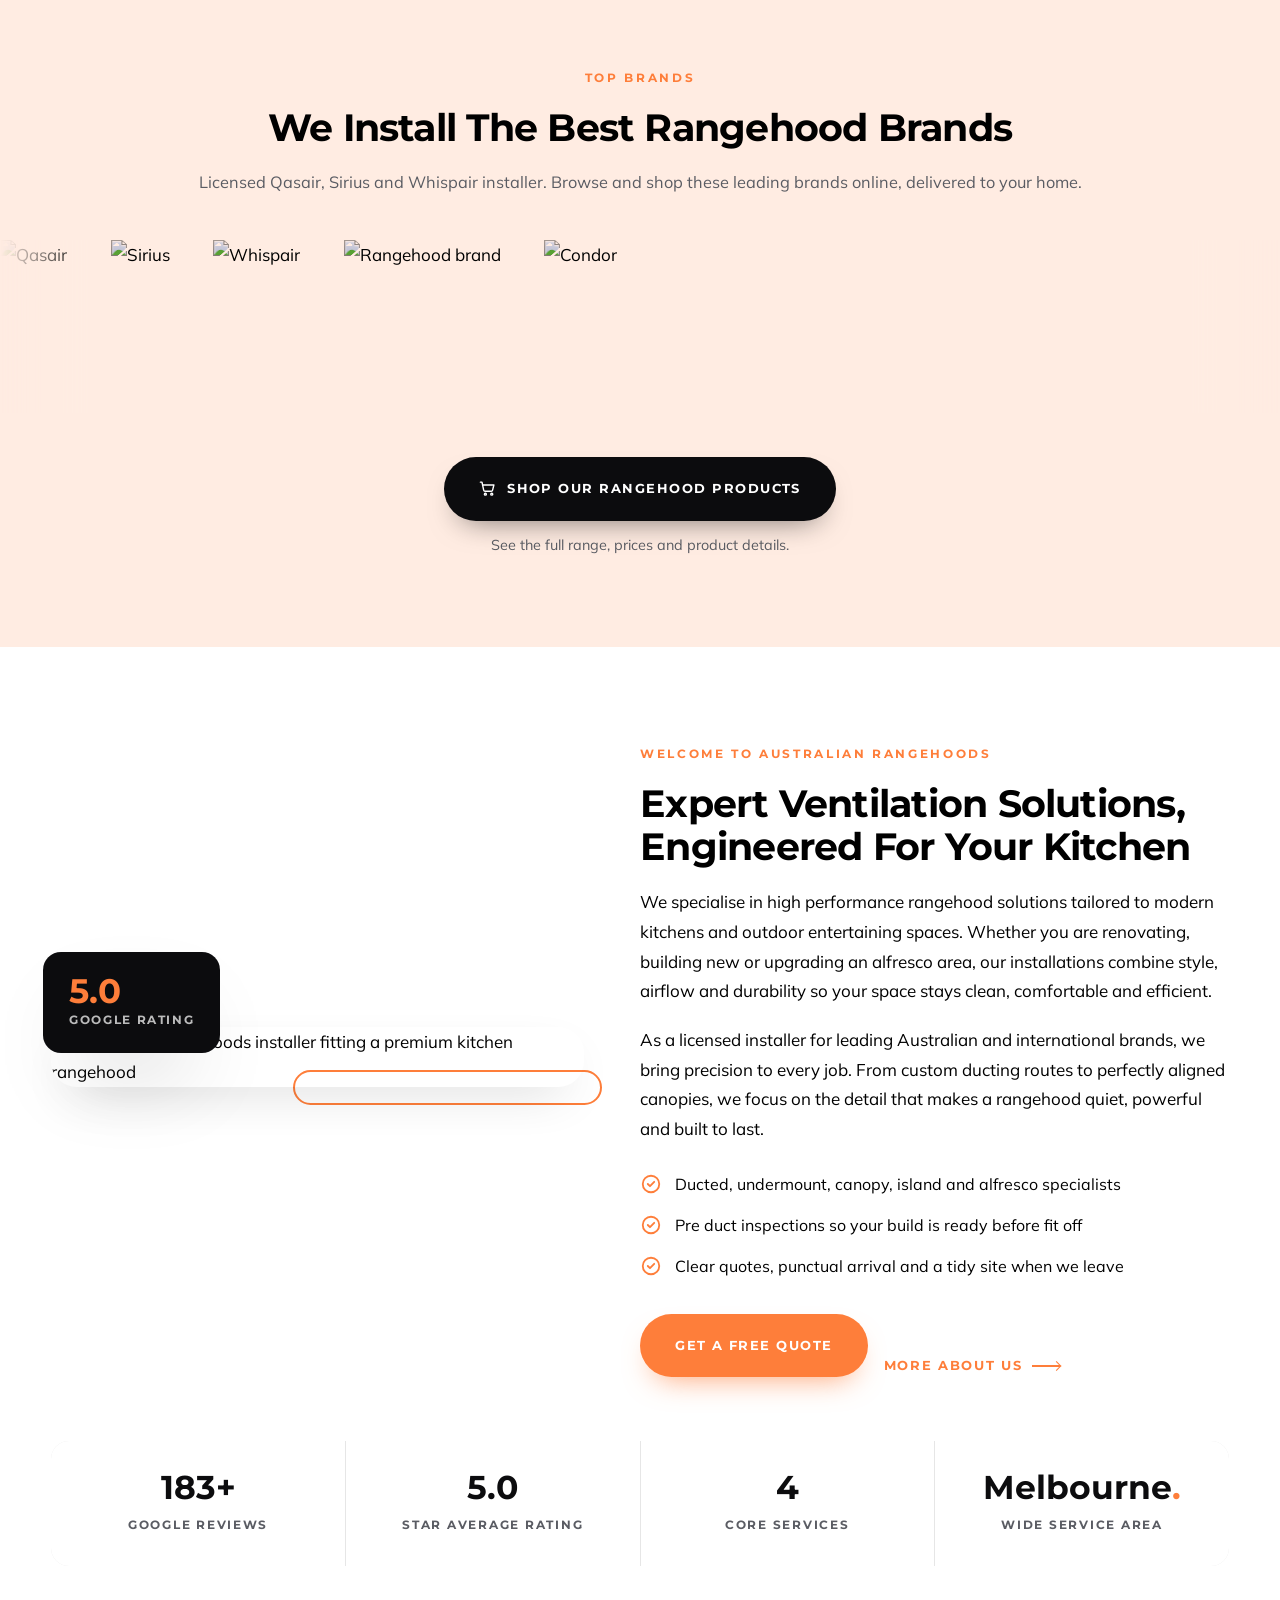
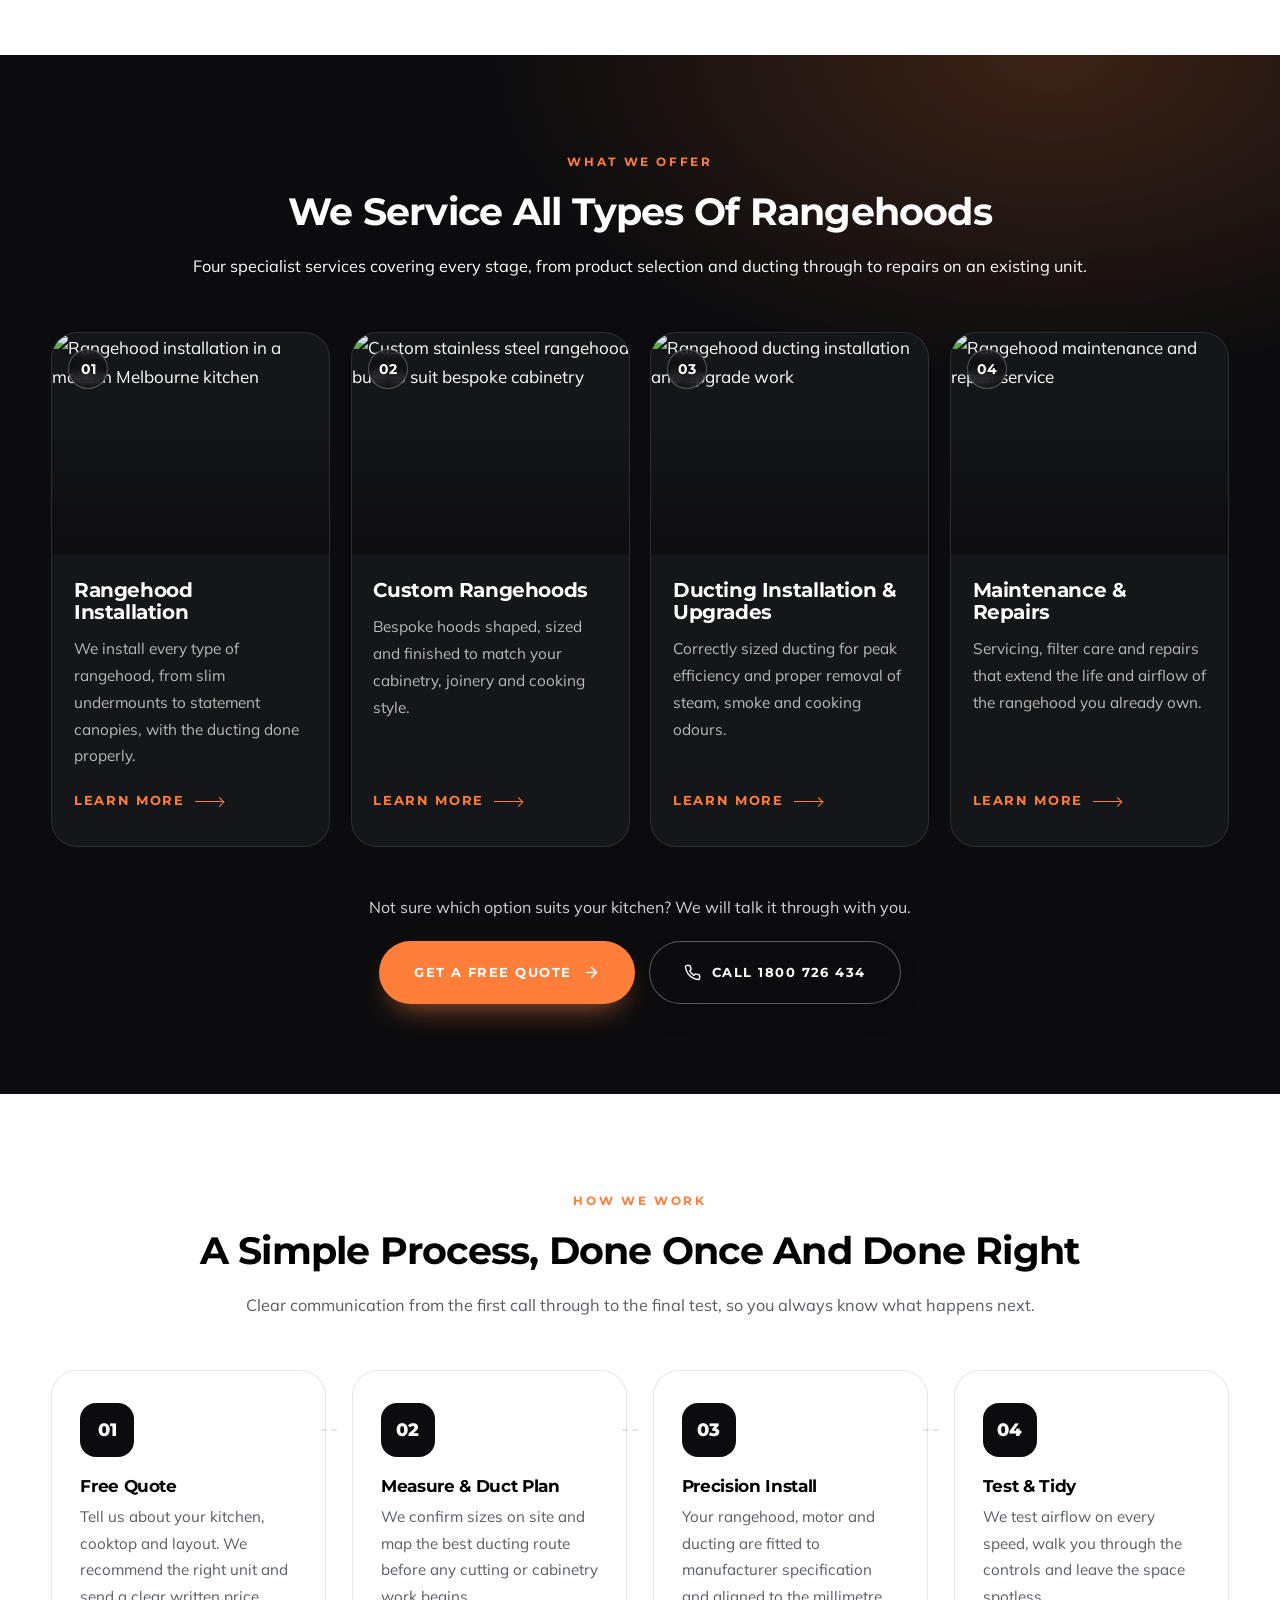
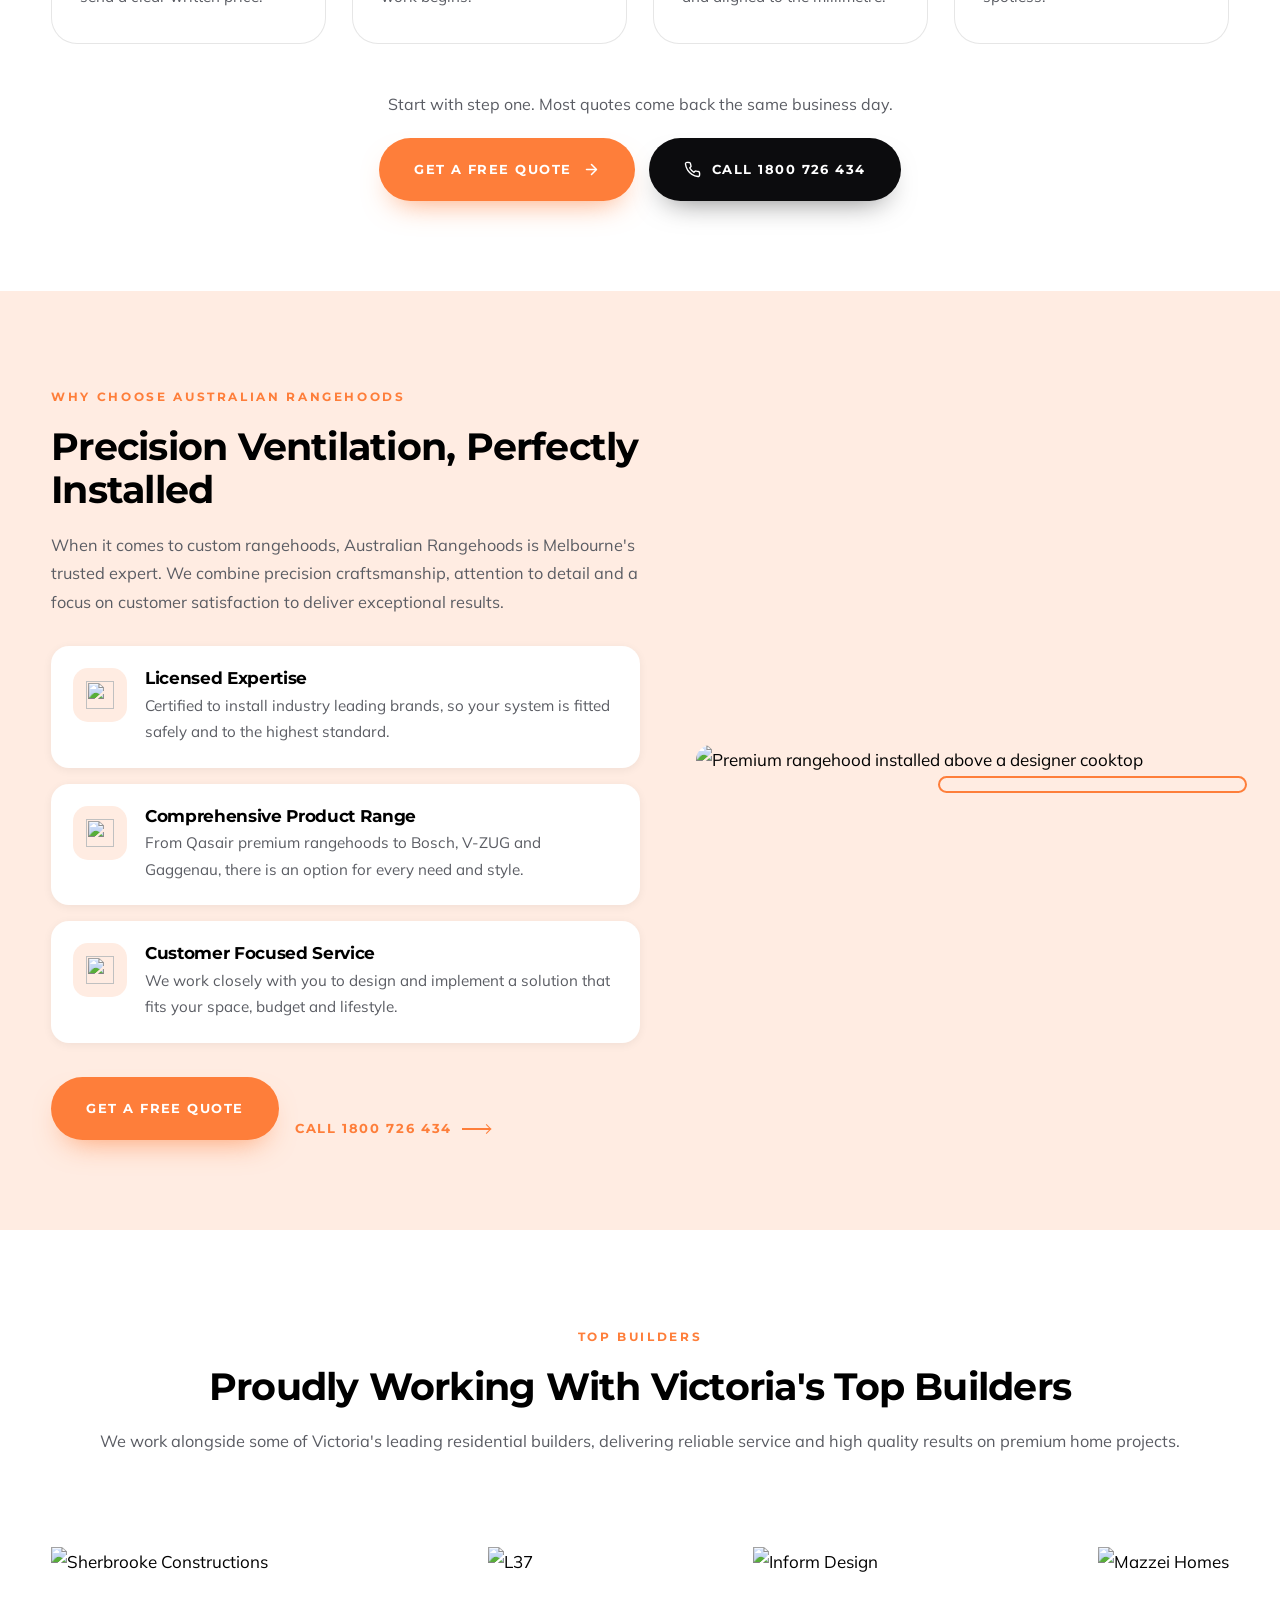
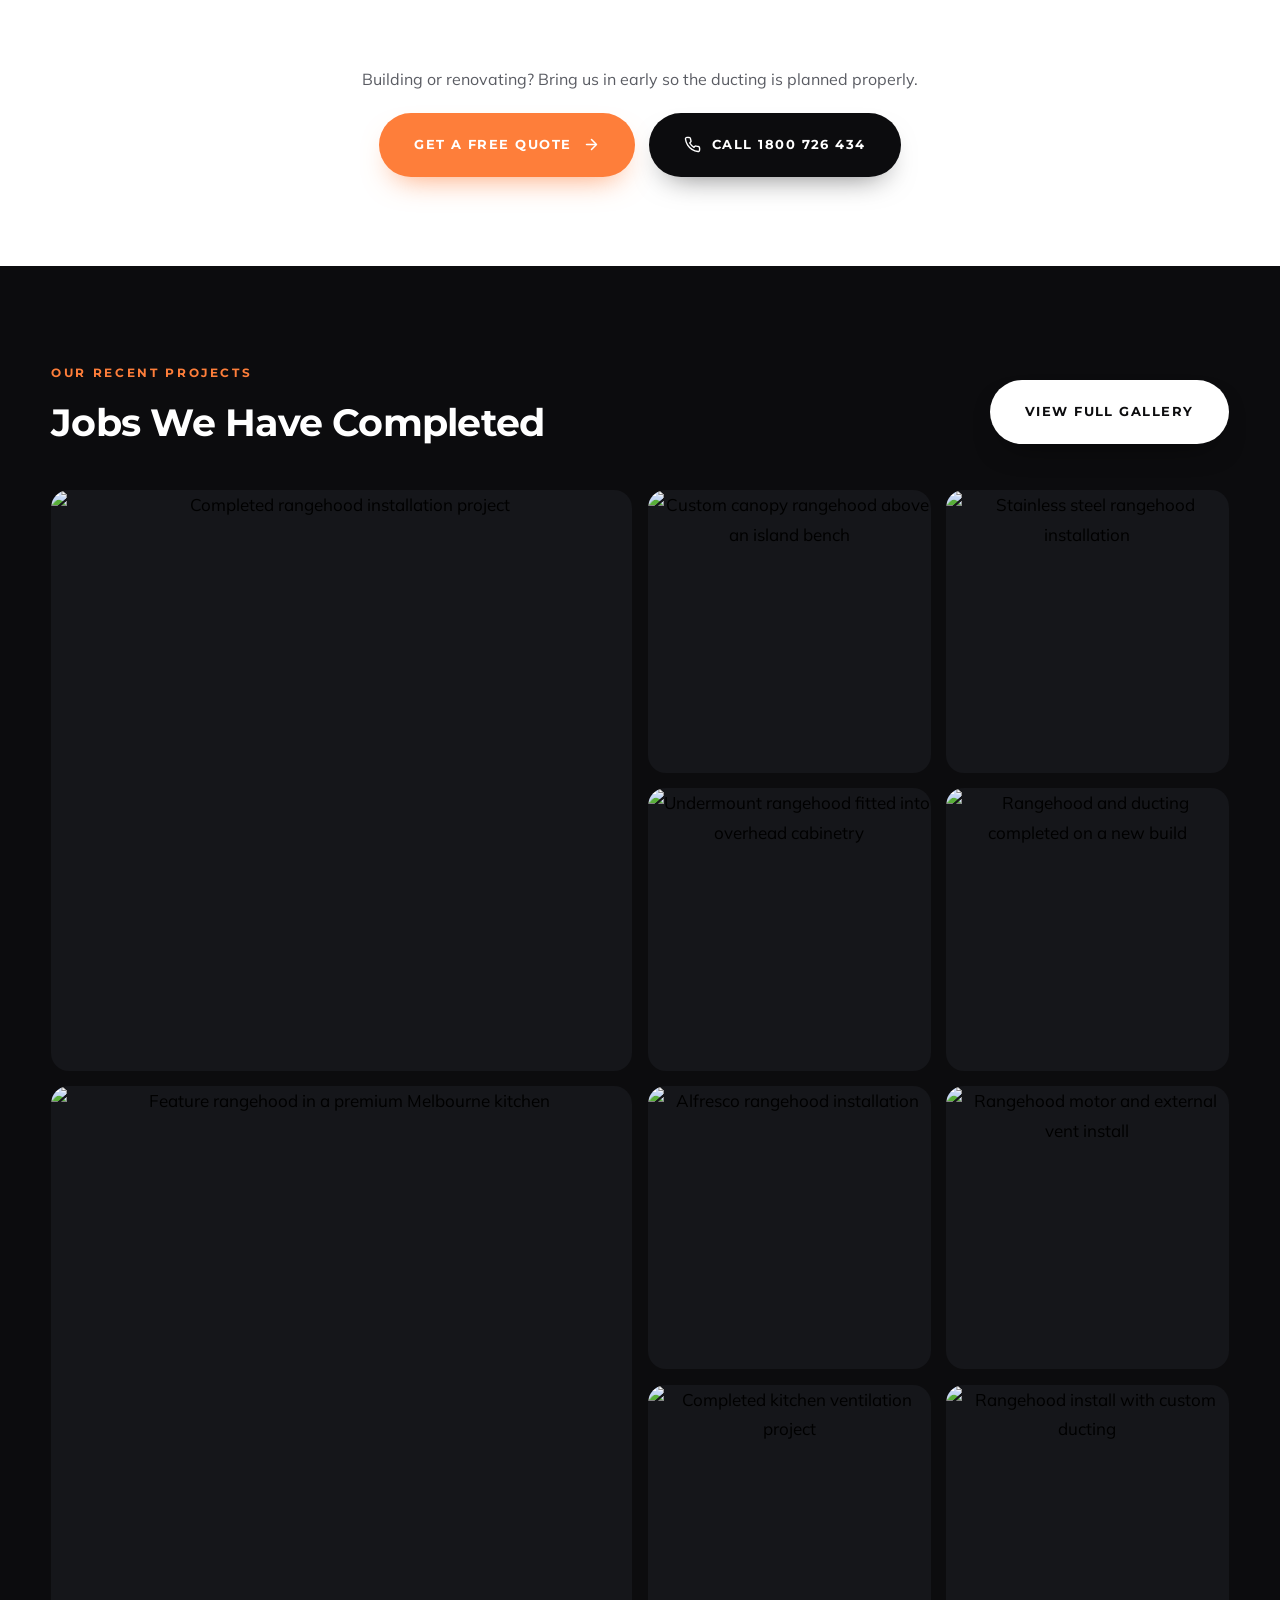
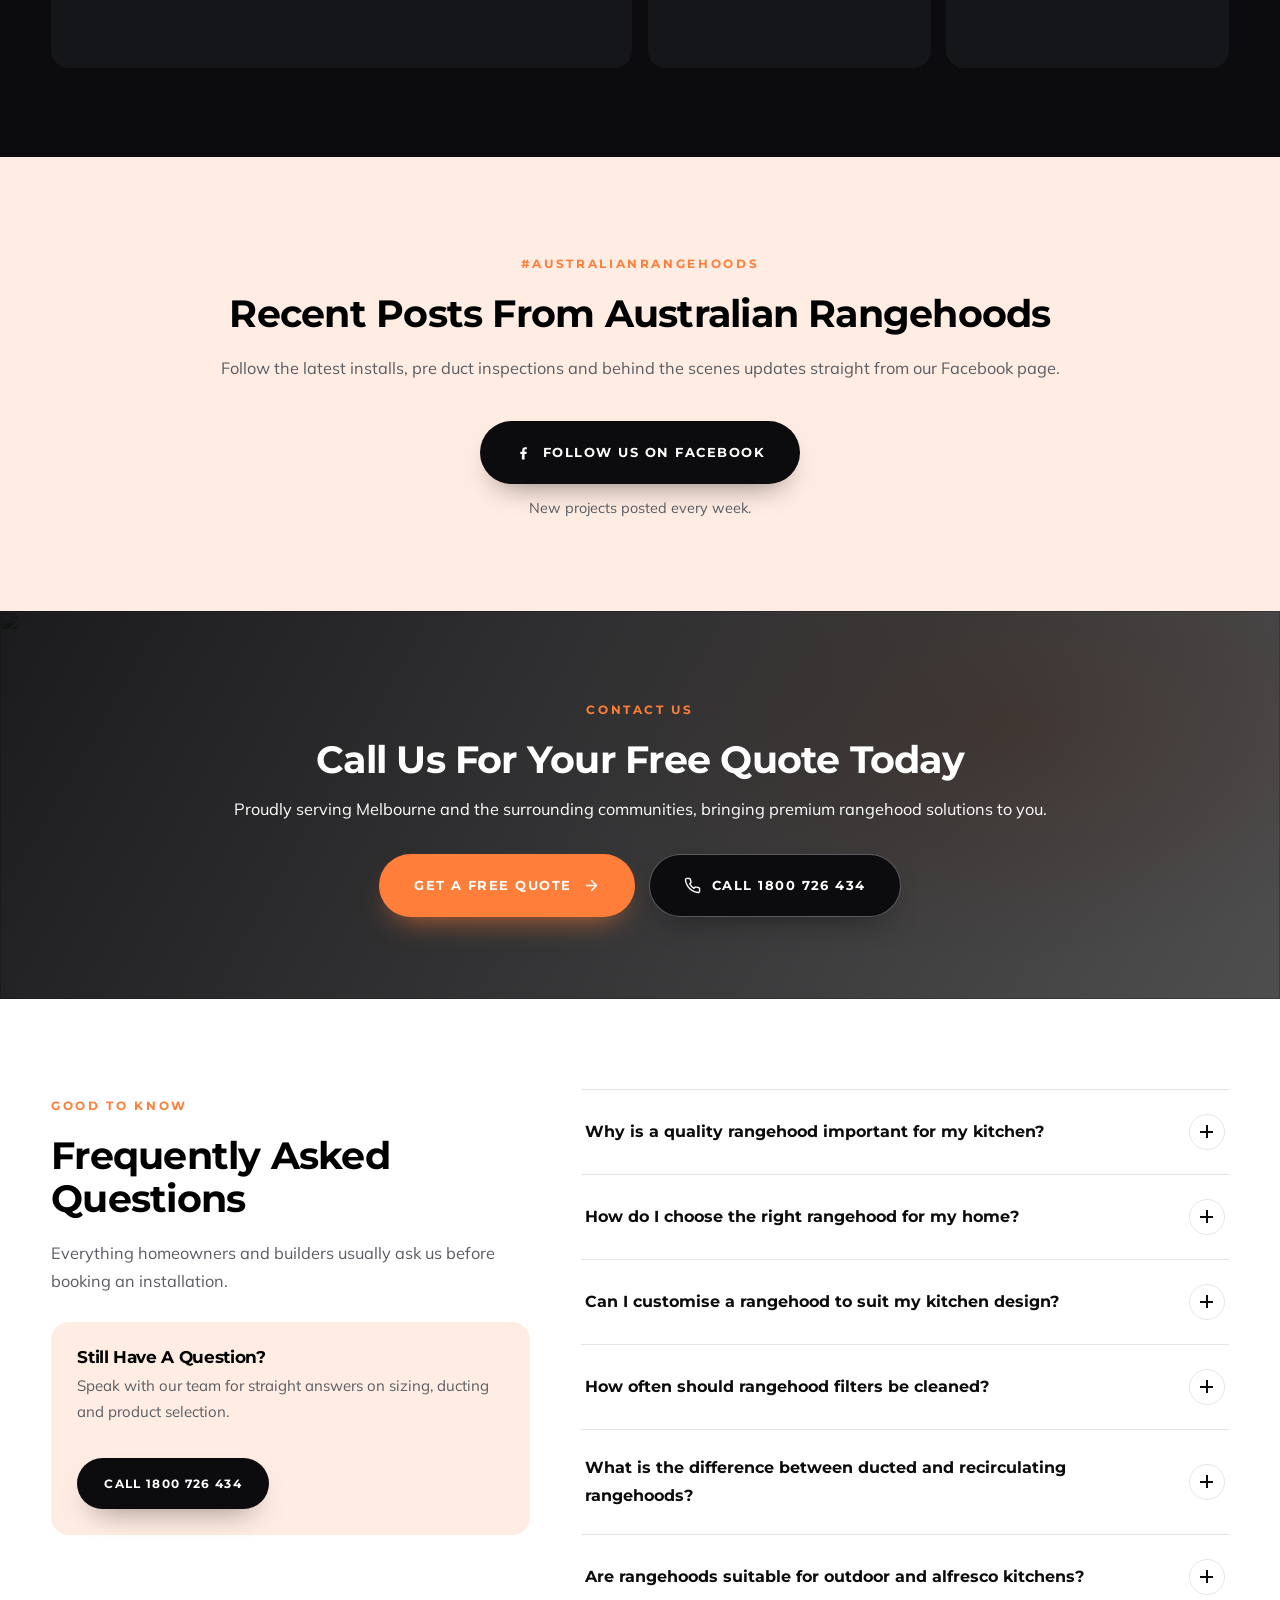
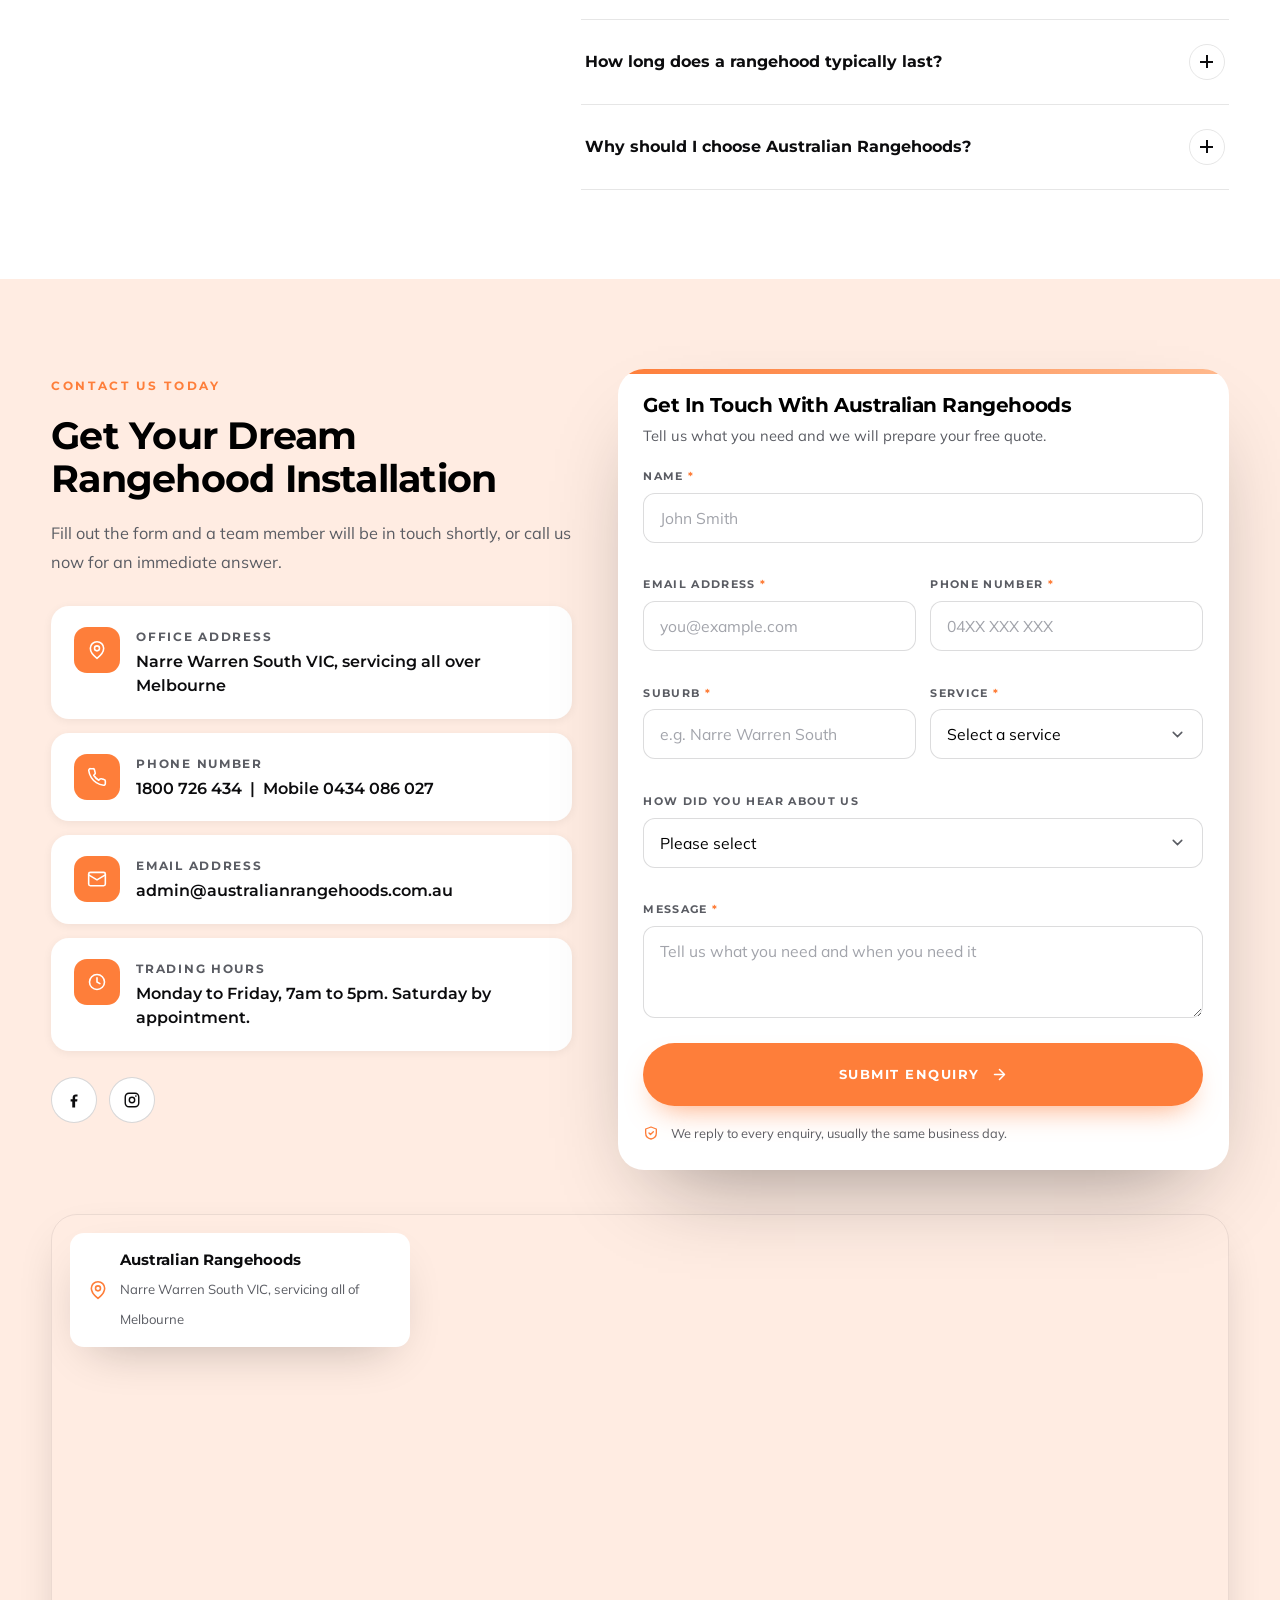
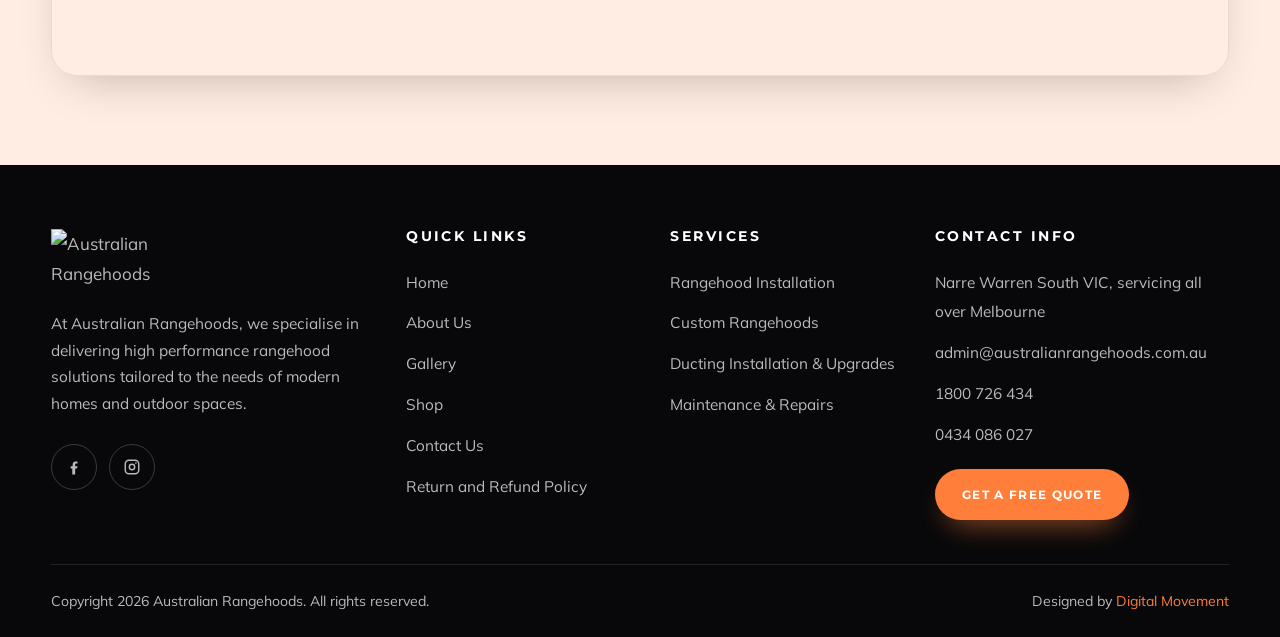
==== commit 8464aec1: "Lock the call to action pair to one design The secondary button was picking a different fill per sec" ====
--- a/index.html
+++ b/index.html
@@ -104,13 +104,11 @@
 .btn:hover{transform:translateY(-3px);box-shadow:0 22px 44px -16px rgba(254,126,58,.85)}
 .btn:hover::after{transform:translateX(101%)}
 .btn:focus-visible{outline:3px solid #fff;outline-offset:3px}
-.btn--ghost{--btn-bg:transparent;--btn-fg:#fff;border-color:rgba(255,255,255,.55);box-shadow:none}
-.btn--ghost:hover{--btn-bg:#fff;--btn-fg:var(--ink);border-color:#fff;box-shadow:0 18px 38px -18px rgba(0,0,0,.5)}
 .btn--light{--btn-bg:#fff;--btn-fg:var(--ink);box-shadow:0 14px 30px -16px rgba(0,0,0,.65)}
 .btn--light:hover{--btn-bg:var(--e-global-color-accent);--btn-fg:var(--ink);box-shadow:0 22px 42px -18px rgba(0,0,0,.75)}
-.btn--charcoal{--btn-bg:var(--ink-3);--btn-fg:#fff;border-color:rgba(255,255,255,.2);box-shadow:0 14px 30px -16px rgba(0,0,0,.75)}
-.btn--charcoal:hover{--btn-bg:#fff;--btn-fg:var(--ink);border-color:#fff}
 .btn--dark{--btn-bg:var(--ink);--btn-fg:#fff;box-shadow:0 14px 30px -16px rgba(12,12,14,.6)}
+/* same black fill on dark sections, with a hairline so the shape still reads */
+.hero .btn--dark,.services .btn--dark,.cta-band .btn--dark,.gallery .btn--dark{border-color:rgba(255,255,255,.32)}
 .btn--dark:hover{--btn-bg:var(--primary)}
 .btn--outline{--btn-bg:transparent;--btn-fg:var(--ink);border-color:rgba(12,12,14,.22);box-shadow:none}
 .btn--outline:hover{--btn-bg:var(--ink);--btn-fg:#fff;border-color:var(--ink)}
@@ -831,11 +829,11 @@
           Get a Free Quote
           <svg viewBox="0 0 24 24" fill="none" stroke="currentColor" stroke-width="2.2" stroke-linecap="round" stroke-linejoin="round"><path d="M5 12h13"/><path d="m12 5 7 7-7 7"/></svg>
         </a>
-        <a class="btn btn--light" href="tel:1800726434">
+        <a class="btn btn--dark" href="tel:1800726434">
           <svg viewBox="0 0 24 24" fill="none" stroke="currentColor" stroke-width="2" stroke-linecap="round" stroke-linejoin="round"><path d="M22 16.9v3a2 2 0 0 1-2.2 2 19.8 19.8 0 0 1-8.6-3.1 19.5 19.5 0 0 1-6-6A19.8 19.8 0 0 1 2.1 4.2 2 2 0 0 1 4.1 2h3a2 2 0 0 1 2 1.7c.1 1 .4 1.9.7 2.8a2 2 0 0 1-.5 2.1L8.1 9.9a16 16 0 0 0 6 6l1.3-1.3a2 2 0 0 1 2.1-.4c.9.3 1.8.6 2.8.7a2 2 0 0 1 1.7 2Z"/></svg>
           Call Us Today
         </a>
-        <a class="btn btn--charcoal" href="/shop/">
+        <a class="btn btn--dark" href="/shop/">
           <svg viewBox="0 0 24 24" fill="none" stroke="currentColor" stroke-width="2" stroke-linecap="round" stroke-linejoin="round"><circle cx="9" cy="20" r="1.4"/><circle cx="18" cy="20" r="1.4"/><path d="M2 3h2.2l2.4 11.2a2 2 0 0 0 2 1.6h8.6a2 2 0 0 0 2-1.55L21 7H6"/></svg>
           Shop Our Rangehood Products
         </a>
@@ -905,7 +903,7 @@
     <div class="section-cta" data-reveal>
       <p>Join the Melbourne homeowners who rated us 5.0 out of 5.</p>
       <a class="btn btn--glow" href="#contact">Get a Free Quote <svg viewBox="0 0 24 24" fill="none" stroke="currentColor" stroke-width="2.2" stroke-linecap="round" stroke-linejoin="round"><path d="M5 12h13"/><path d="m12 5 7 7-7 7"/></svg></a>
-      <a class="btn btn--outline" href="tel:1800726434"><svg viewBox="0 0 24 24" fill="none" stroke="currentColor" stroke-width="2" stroke-linecap="round" stroke-linejoin="round"><path d="M22 16.9v3a2 2 0 0 1-2.2 2 19.8 19.8 0 0 1-8.6-3.1 19.5 19.5 0 0 1-6-6A19.8 19.8 0 0 1 2.1 4.2 2 2 0 0 1 4.1 2h3a2 2 0 0 1 2 1.7c.1 1 .4 1.9.7 2.8a2 2 0 0 1-.5 2.1L8.1 9.9a16 16 0 0 0 6 6l1.3-1.3a2 2 0 0 1 2.1-.4c.9.3 1.8.6 2.8.7a2 2 0 0 1 1.7 2Z"/></svg> Call 1800 726 434</a>
+      <a class="btn btn--dark" href="tel:1800726434"><svg viewBox="0 0 24 24" fill="none" stroke="currentColor" stroke-width="2" stroke-linecap="round" stroke-linejoin="round"><path d="M22 16.9v3a2 2 0 0 1-2.2 2 19.8 19.8 0 0 1-8.6-3.1 19.5 19.5 0 0 1-6-6A19.8 19.8 0 0 1 2.1 4.2 2 2 0 0 1 4.1 2h3a2 2 0 0 1 2 1.7c.1 1 .4 1.9.7 2.8a2 2 0 0 1-.5 2.1L8.1 9.9a16 16 0 0 0 6 6l1.3-1.3a2 2 0 0 1 2.1-.4c.9.3 1.8.6 2.8.7a2 2 0 0 1 1.7 2Z"/></svg> Call 1800 726 434</a>
     </div>
   </div>
 </section>
@@ -977,7 +975,7 @@
           <li><svg viewBox="0 0 24 24" fill="none" stroke="currentColor" stroke-width="2" stroke-linecap="round" stroke-linejoin="round"><circle cx="12" cy="12" r="9"/><path d="m8.5 12 2.4 2.4 4.6-4.8"/></svg> Clear quotes, punctual arrival and a tidy site when we leave</li>
         </ul>
         <div class="about__cta">
-          <a class="btn" href="#contact">Get a Free Quote</a>
+          <a class="btn btn--glow" href="#contact">Get a Free Quote</a>
           <a class="link-arrow" href="/about-us/">More about us <span></span></a>
         </div>
       </div>
@@ -1060,7 +1058,7 @@
     <div class="section-cta" data-reveal>
       <p>Not sure which option suits your kitchen? We will talk it through with you.</p>
       <a class="btn btn--glow" href="#contact">Get a Free Quote <svg viewBox="0 0 24 24" fill="none" stroke="currentColor" stroke-width="2.2" stroke-linecap="round" stroke-linejoin="round"><path d="M5 12h13"/><path d="m12 5 7 7-7 7"/></svg></a>
-      <a class="btn btn--light" href="tel:1800726434"><svg viewBox="0 0 24 24" fill="none" stroke="currentColor" stroke-width="2" stroke-linecap="round" stroke-linejoin="round"><path d="M22 16.9v3a2 2 0 0 1-2.2 2 19.8 19.8 0 0 1-8.6-3.1 19.5 19.5 0 0 1-6-6A19.8 19.8 0 0 1 2.1 4.2 2 2 0 0 1 4.1 2h3a2 2 0 0 1 2 1.7c.1 1 .4 1.9.7 2.8a2 2 0 0 1-.5 2.1L8.1 9.9a16 16 0 0 0 6 6l1.3-1.3a2 2 0 0 1 2.1-.4c.9.3 1.8.6 2.8.7a2 2 0 0 1 1.7 2Z"/></svg> Call Us Today</a>
+      <a class="btn btn--dark" href="tel:1800726434"><svg viewBox="0 0 24 24" fill="none" stroke="currentColor" stroke-width="2" stroke-linecap="round" stroke-linejoin="round"><path d="M22 16.9v3a2 2 0 0 1-2.2 2 19.8 19.8 0 0 1-8.6-3.1 19.5 19.5 0 0 1-6-6A19.8 19.8 0 0 1 2.1 4.2 2 2 0 0 1 4.1 2h3a2 2 0 0 1 2 1.7c.1 1 .4 1.9.7 2.8a2 2 0 0 1-.5 2.1L8.1 9.9a16 16 0 0 0 6 6l1.3-1.3a2 2 0 0 1 2.1-.4c.9.3 1.8.6 2.8.7a2 2 0 0 1 1.7 2Z"/></svg> Call 1800 726 434</a>
     </div>
   </div>
 </section>
@@ -1102,7 +1100,7 @@
     <div class="section-cta" data-reveal>
       <p>Start with step one. Most quotes come back the same business day.</p>
       <a class="btn btn--glow" href="#contact">Get a Free Quote <svg viewBox="0 0 24 24" fill="none" stroke="currentColor" stroke-width="2.2" stroke-linecap="round" stroke-linejoin="round"><path d="M5 12h13"/><path d="m12 5 7 7-7 7"/></svg></a>
-      <a class="btn btn--outline" href="tel:1800726434"><svg viewBox="0 0 24 24" fill="none" stroke="currentColor" stroke-width="2" stroke-linecap="round" stroke-linejoin="round"><path d="M22 16.9v3a2 2 0 0 1-2.2 2 19.8 19.8 0 0 1-8.6-3.1 19.5 19.5 0 0 1-6-6A19.8 19.8 0 0 1 2.1 4.2 2 2 0 0 1 4.1 2h3a2 2 0 0 1 2 1.7c.1 1 .4 1.9.7 2.8a2 2 0 0 1-.5 2.1L8.1 9.9a16 16 0 0 0 6 6l1.3-1.3a2 2 0 0 1 2.1-.4c.9.3 1.8.6 2.8.7a2 2 0 0 1 1.7 2Z"/></svg> Call 1800 726 434</a>
+      <a class="btn btn--dark" href="tel:1800726434"><svg viewBox="0 0 24 24" fill="none" stroke="currentColor" stroke-width="2" stroke-linecap="round" stroke-linejoin="round"><path d="M22 16.9v3a2 2 0 0 1-2.2 2 19.8 19.8 0 0 1-8.6-3.1 19.5 19.5 0 0 1-6-6A19.8 19.8 0 0 1 2.1 4.2 2 2 0 0 1 4.1 2h3a2 2 0 0 1 2 1.7c.1 1 .4 1.9.7 2.8a2 2 0 0 1-.5 2.1L8.1 9.9a16 16 0 0 0 6 6l1.3-1.3a2 2 0 0 1 2.1-.4c.9.3 1.8.6 2.8.7a2 2 0 0 1 1.7 2Z"/></svg> Call 1800 726 434</a>
     </div>
   </div>
 </section>
@@ -1145,7 +1143,7 @@
       </div>
 
       <div class="about__cta">
-        <a class="btn btn--dark" href="#contact">Get In Touch Now</a>
+        <a class="btn btn--glow" href="#contact">Get a Free Quote</a>
         <a class="link-arrow" href="tel:1800726434">Call 1800 726 434 <span></span></a>
       </div>
     </div>
@@ -1176,7 +1174,7 @@
     <div class="section-cta" data-reveal>
       <p>Building or renovating? Bring us in early so the ducting is planned properly.</p>
       <a class="btn btn--glow" href="#contact">Get a Free Quote <svg viewBox="0 0 24 24" fill="none" stroke="currentColor" stroke-width="2.2" stroke-linecap="round" stroke-linejoin="round"><path d="M5 12h13"/><path d="m12 5 7 7-7 7"/></svg></a>
-      <a class="btn btn--outline" href="tel:1800726434"><svg viewBox="0 0 24 24" fill="none" stroke="currentColor" stroke-width="2" stroke-linecap="round" stroke-linejoin="round"><path d="M22 16.9v3a2 2 0 0 1-2.2 2 19.8 19.8 0 0 1-8.6-3.1 19.5 19.5 0 0 1-6-6A19.8 19.8 0 0 1 2.1 4.2 2 2 0 0 1 4.1 2h3a2 2 0 0 1 2 1.7c.1 1 .4 1.9.7 2.8a2 2 0 0 1-.5 2.1L8.1 9.9a16 16 0 0 0 6 6l1.3-1.3a2 2 0 0 1 2.1-.4c.9.3 1.8.6 2.8.7a2 2 0 0 1 1.7 2Z"/></svg> Call 1800 726 434</a>
+      <a class="btn btn--dark" href="tel:1800726434"><svg viewBox="0 0 24 24" fill="none" stroke="currentColor" stroke-width="2" stroke-linecap="round" stroke-linejoin="round"><path d="M22 16.9v3a2 2 0 0 1-2.2 2 19.8 19.8 0 0 1-8.6-3.1 19.5 19.5 0 0 1-6-6A19.8 19.8 0 0 1 2.1 4.2 2 2 0 0 1 4.1 2h3a2 2 0 0 1 2 1.7c.1 1 .4 1.9.7 2.8a2 2 0 0 1-.5 2.1L8.1 9.9a16 16 0 0 0 6 6l1.3-1.3a2 2 0 0 1 2.1-.4c.9.3 1.8.6 2.8.7a2 2 0 0 1 1.7 2Z"/></svg> Call 1800 726 434</a>
     </div>
   </div>
 </section>
@@ -1276,11 +1274,14 @@
     <h2 data-reveal>Call us for your free quote today</h2>
     <p class="lead" data-reveal>Proudly serving Melbourne and the surrounding communities, bringing premium rangehood solutions to you.</p>
     <div class="btns" data-reveal>
-      <a class="btn btn--glow" href="tel:1800726434">
+      <a class="btn btn--glow" href="#contact">
+        Get a Free Quote
+        <svg viewBox="0 0 24 24" fill="none" stroke="currentColor" stroke-width="2.2" stroke-linecap="round" stroke-linejoin="round"><path d="M5 12h13"/><path d="m12 5 7 7-7 7"/></svg>
+      </a>
+      <a class="btn btn--dark" href="tel:1800726434">
         <svg viewBox="0 0 24 24" fill="none" stroke="currentColor" stroke-width="2" stroke-linecap="round" stroke-linejoin="round"><path d="M22 16.9v3a2 2 0 0 1-2.2 2 19.8 19.8 0 0 1-8.6-3.1 19.5 19.5 0 0 1-6-6A19.8 19.8 0 0 1 2.1 4.2 2 2 0 0 1 4.1 2h3a2 2 0 0 1 2 1.7c.1 1 .4 1.9.7 2.8a2 2 0 0 1-.5 2.1L8.1 9.9a16 16 0 0 0 6 6l1.3-1.3a2 2 0 0 1 2.1-.4c.9.3 1.8.6 2.8.7a2 2 0 0 1 1.7 2Z"/></svg>
-        Call Us Today
+        Call 1800 726 434
       </a>
-      <a class="btn btn--ghost" href="#contact">Get a Free Quote</a>
     </div>
   </div>
 </section>
@@ -1360,11 +1361,6 @@
       </div>
     </div>
 
-    <div class="section-cta" data-reveal>
-      <p>Still have a question? We are happy to talk it through.</p>
-      <a class="btn btn--glow" href="#contact">Get a Free Quote <svg viewBox="0 0 24 24" fill="none" stroke="currentColor" stroke-width="2.2" stroke-linecap="round" stroke-linejoin="round"><path d="M5 12h13"/><path d="m12 5 7 7-7 7"/></svg></a>
-      <a class="btn btn--outline" href="tel:1800726434"><svg viewBox="0 0 24 24" fill="none" stroke="currentColor" stroke-width="2" stroke-linecap="round" stroke-linejoin="round"><path d="M22 16.9v3a2 2 0 0 1-2.2 2 19.8 19.8 0 0 1-8.6-3.1 19.5 19.5 0 0 1-6-6A19.8 19.8 0 0 1 2.1 4.2 2 2 0 0 1 4.1 2h3a2 2 0 0 1 2 1.7c.1 1 .4 1.9.7 2.8a2 2 0 0 1-.5 2.1L8.1 9.9a16 16 0 0 0 6 6l1.3-1.3a2 2 0 0 1 2.1-.4c.9.3 1.8.6 2.8.7a2 2 0 0 1 1.7 2Z"/></svg> Call 1800 726 434</a>
-    </div>
   </div>
 </section>
 
@@ -1530,7 +1526,7 @@
           <li><a href="tel:1800726434">1800 726 434</a></li>
           <li><a href="tel:0434086027">0434 086 027</a></li>
         </ul>
-        <a class="btn btn--sm" href="#contact" style="margin-top:20px">Get a Free Quote</a>
+        <a class="btn btn--sm btn--glow" href="#contact" style="margin-top:20px">Get a Free Quote</a>
       </div>
     </div>
 
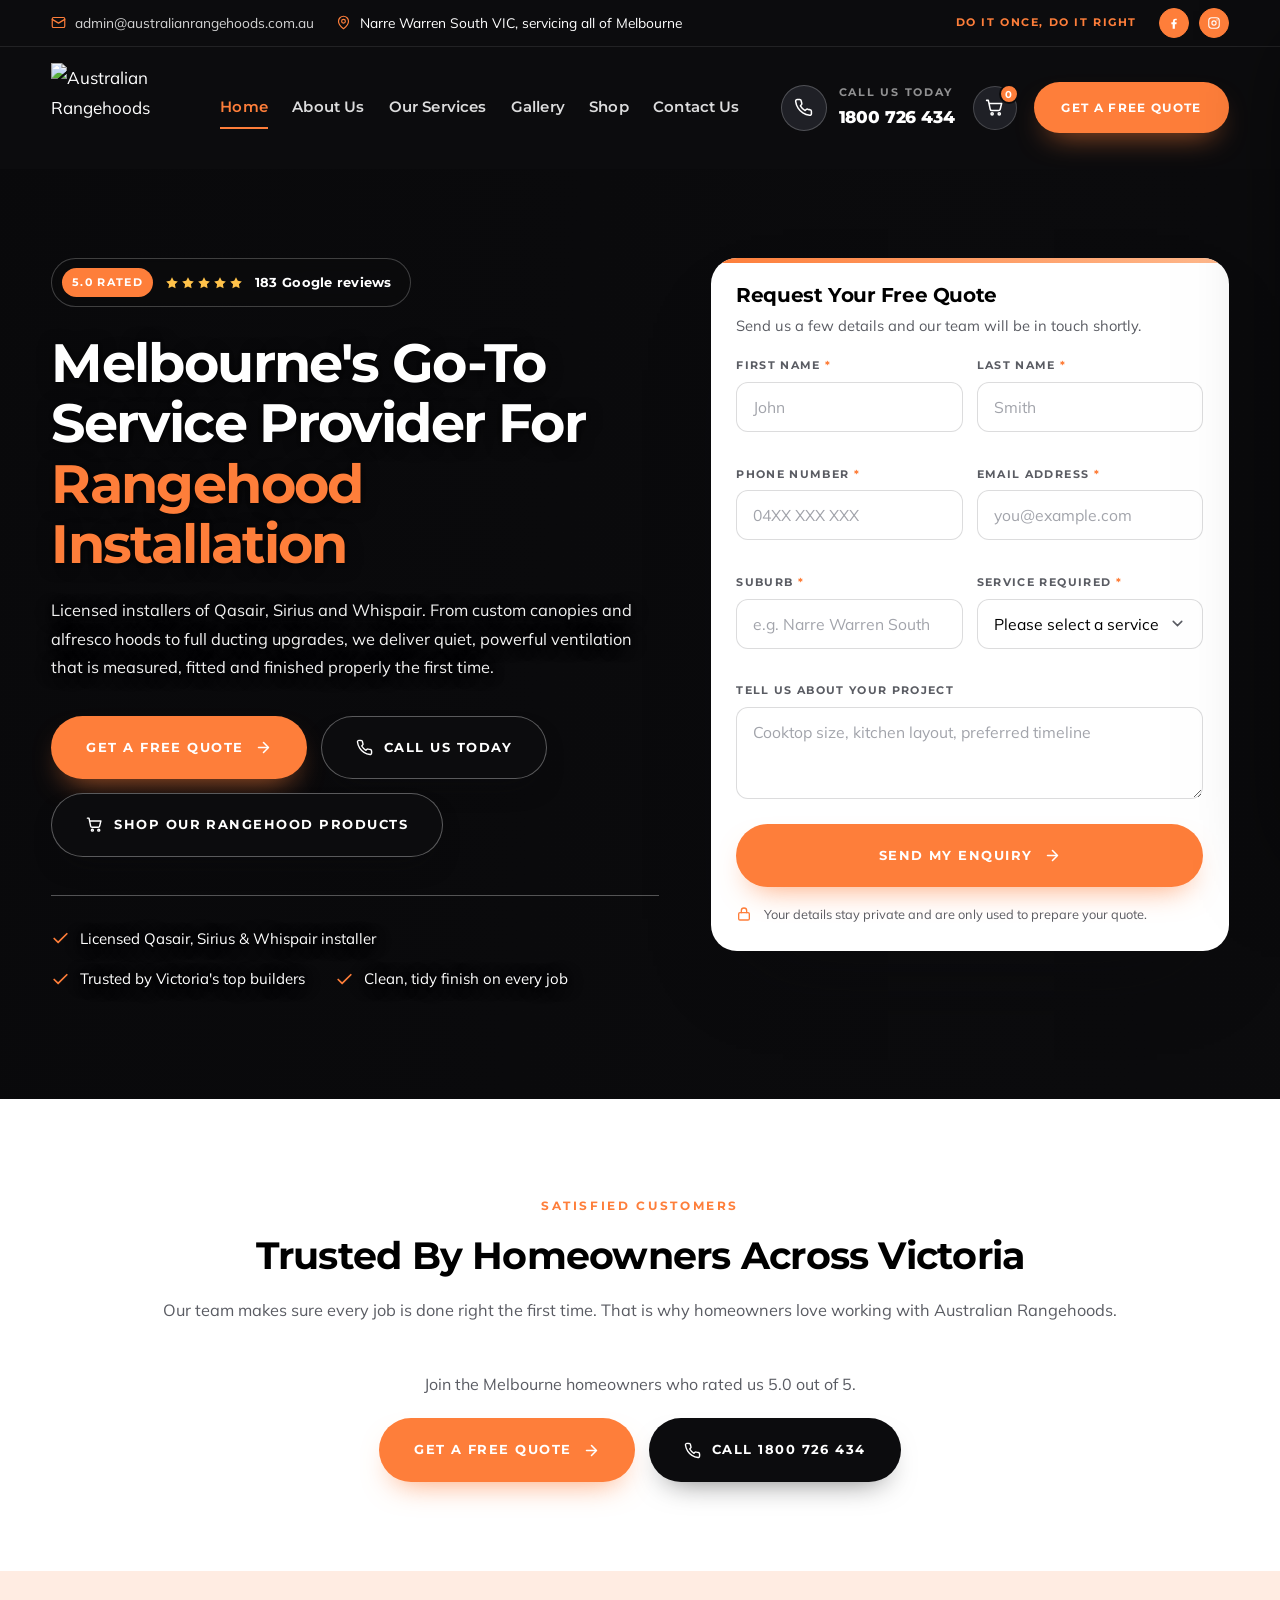
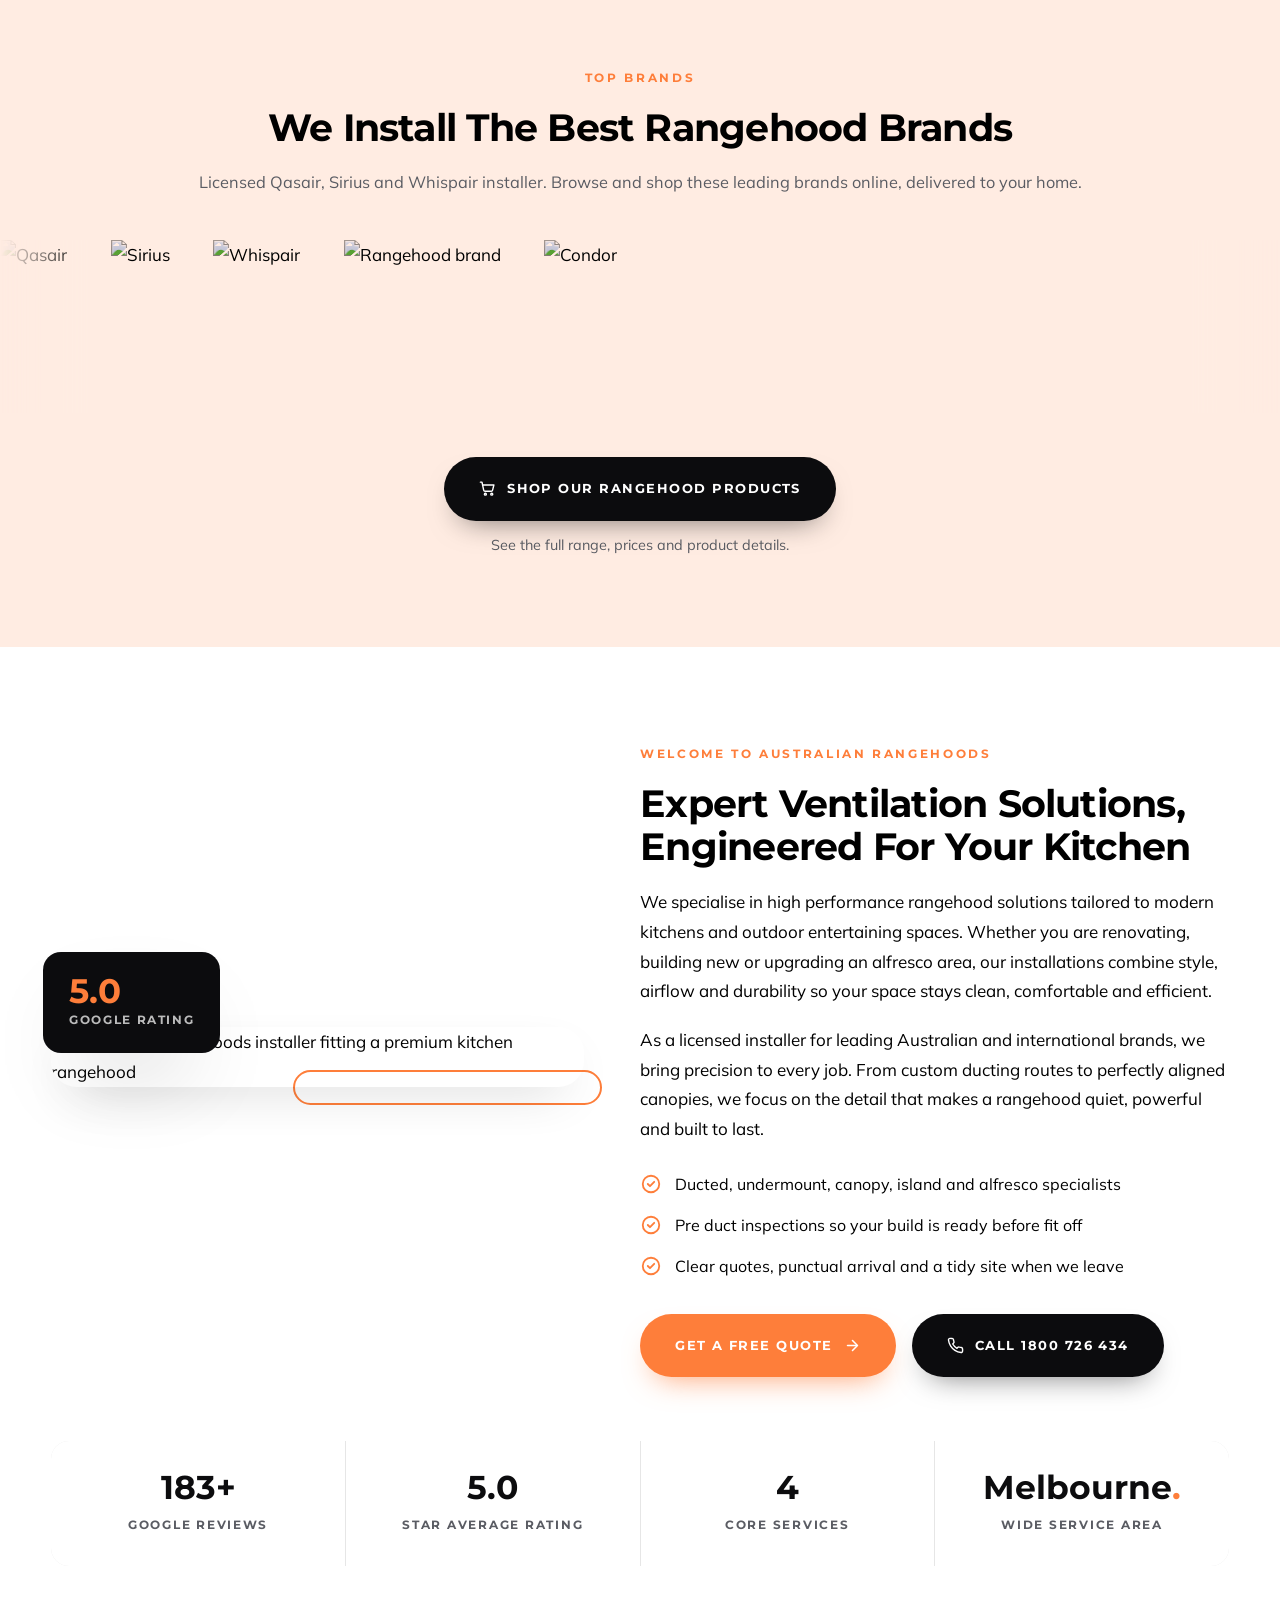
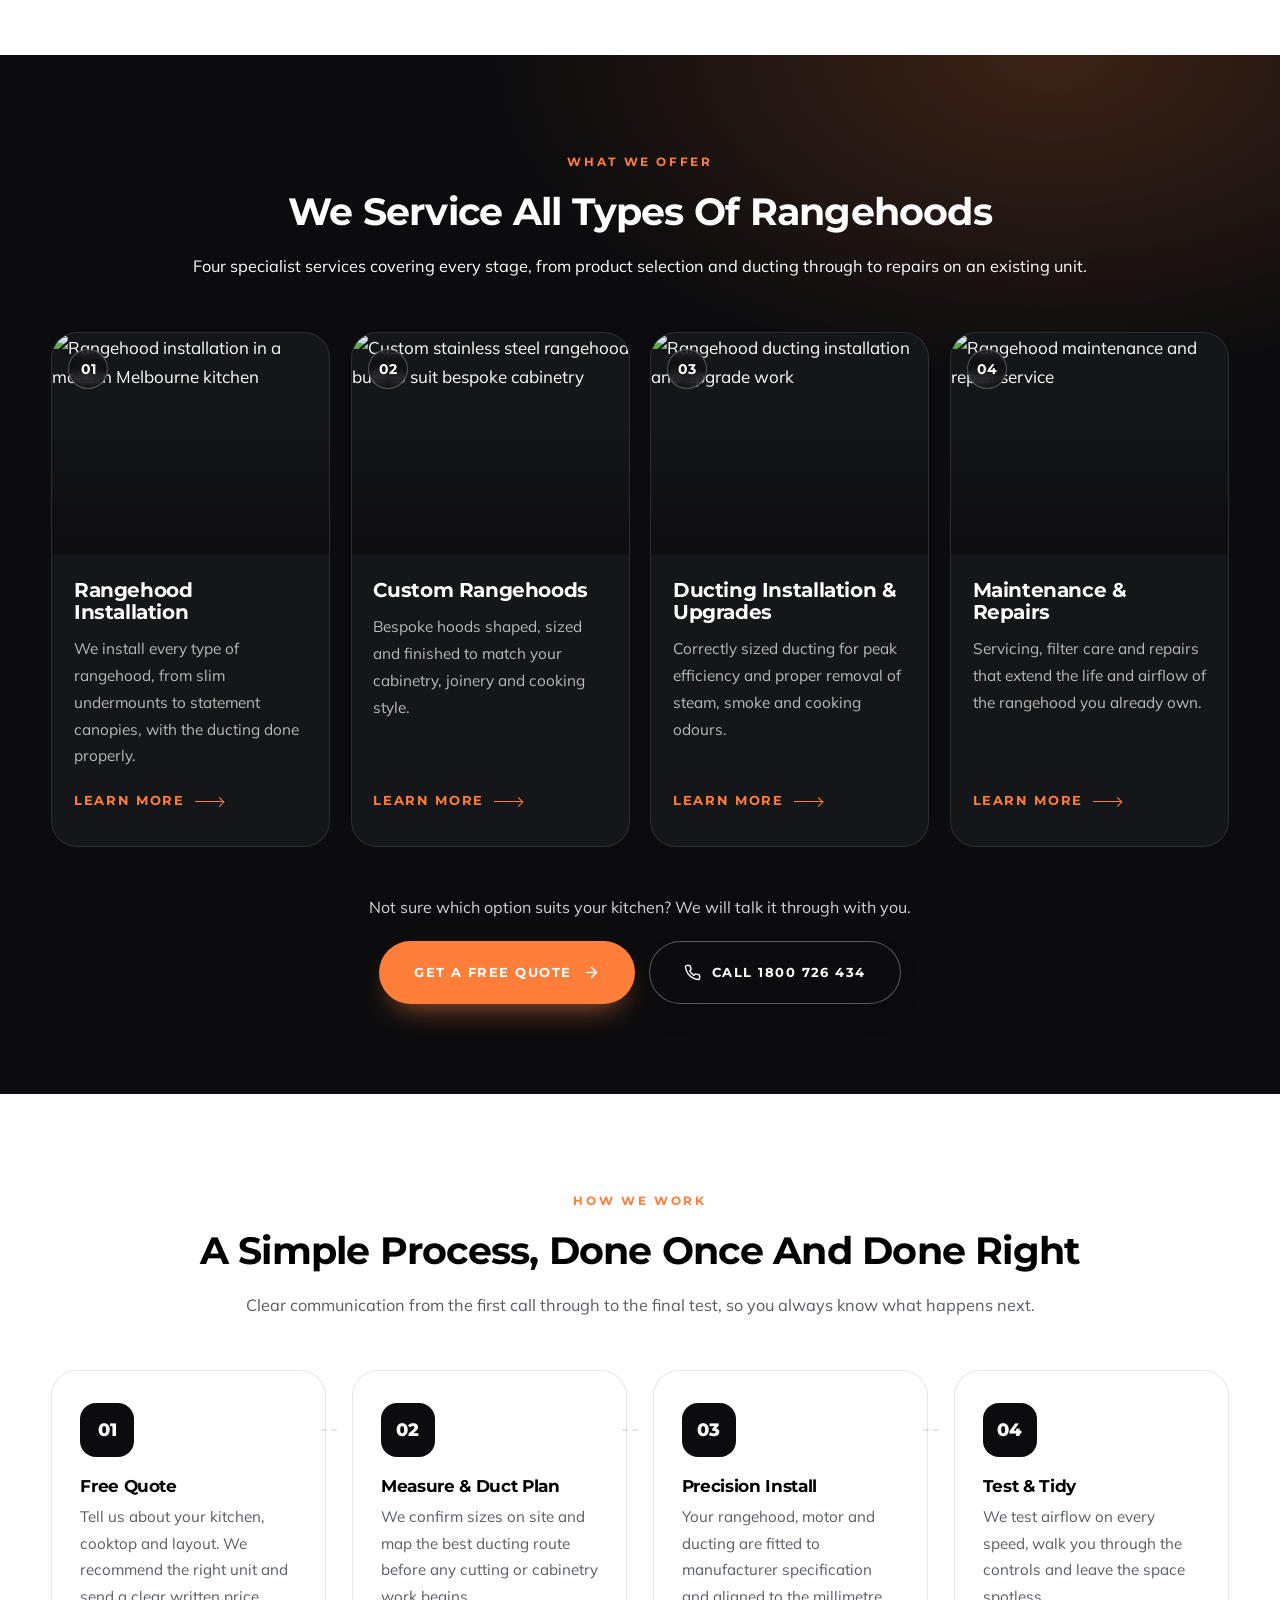
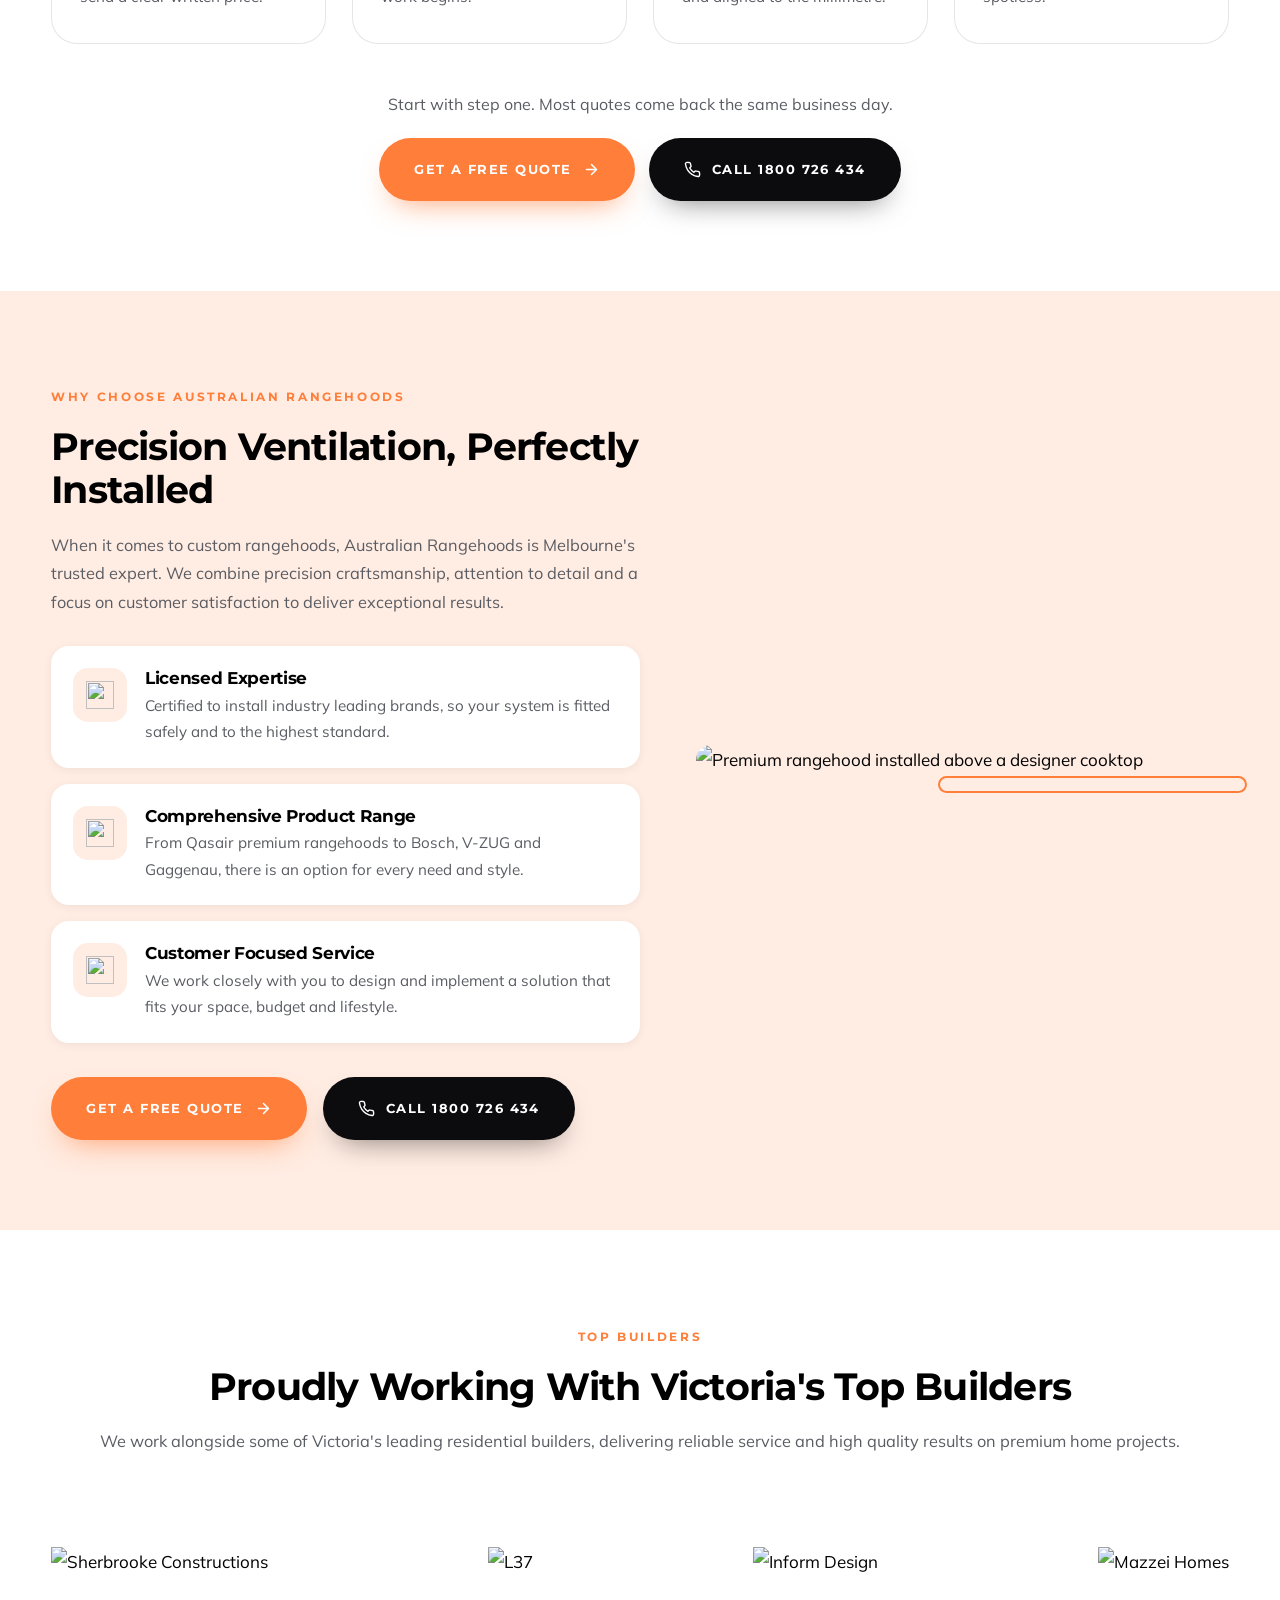
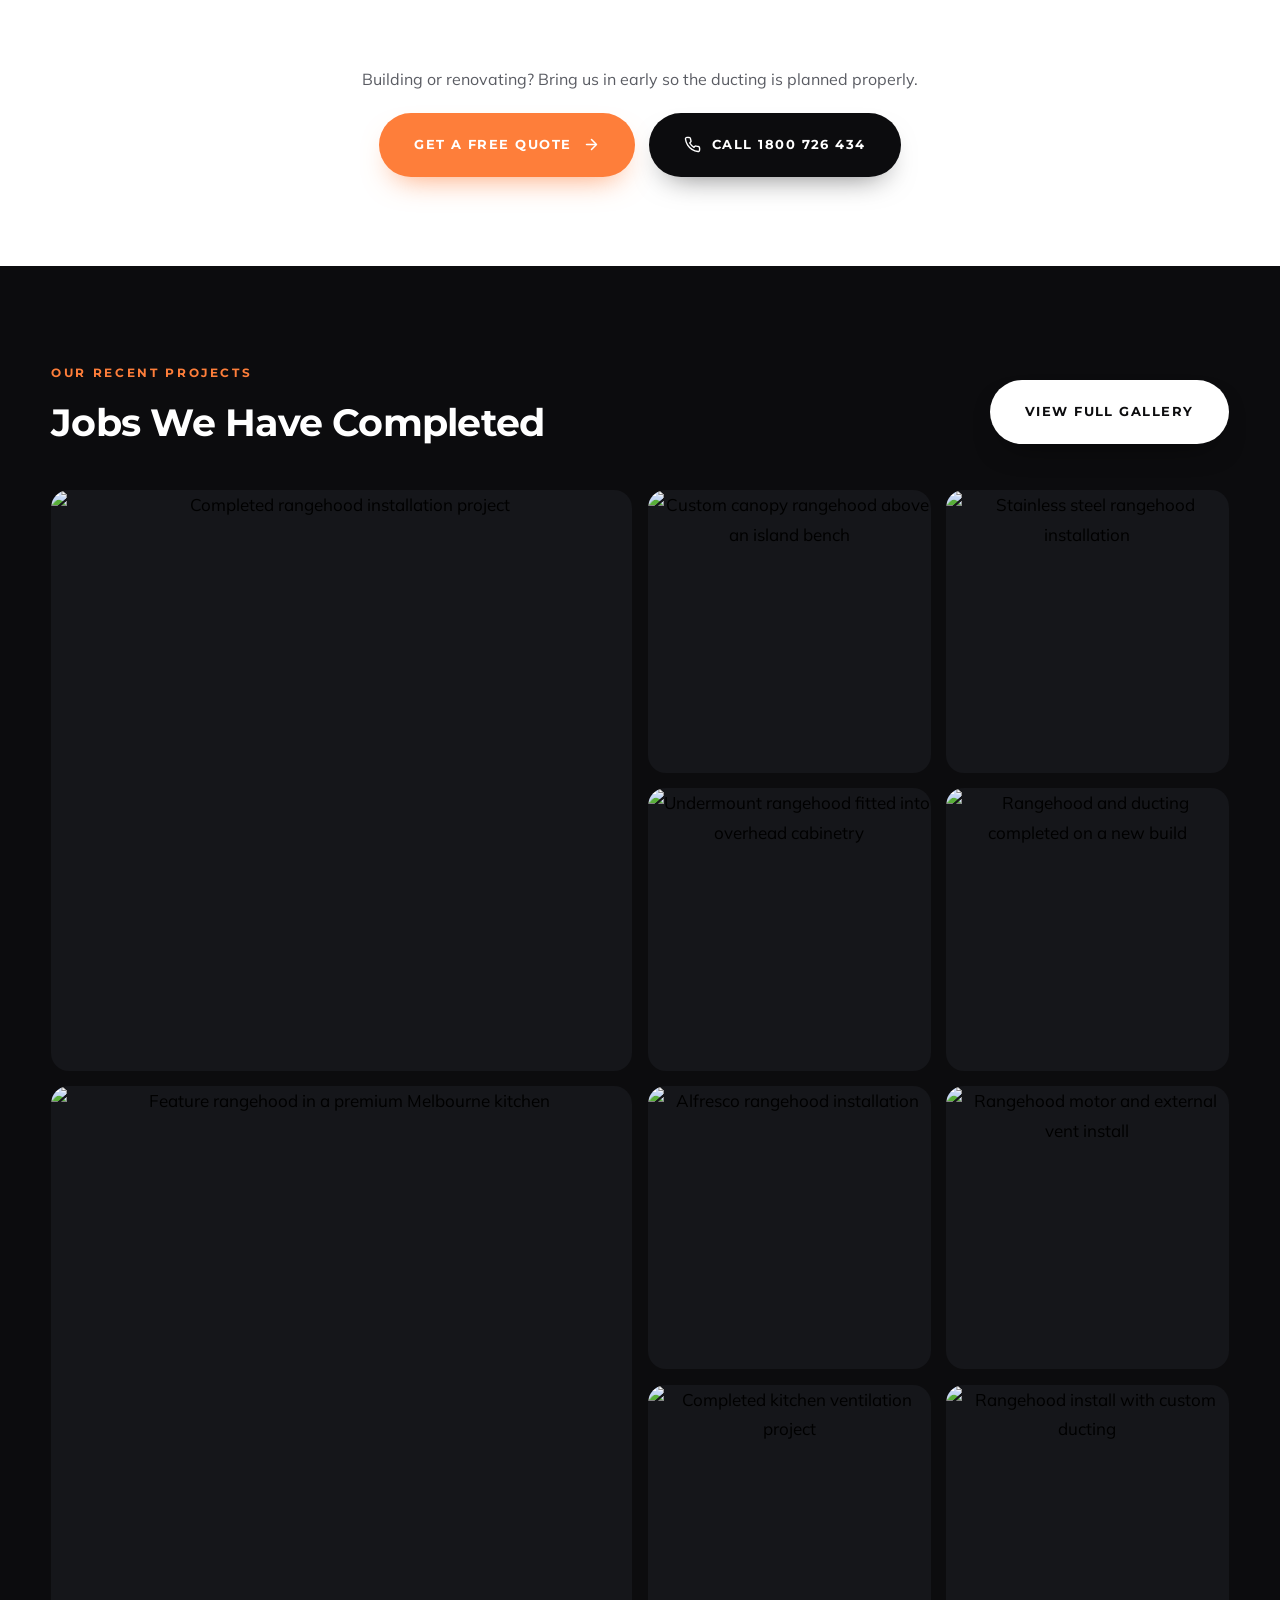
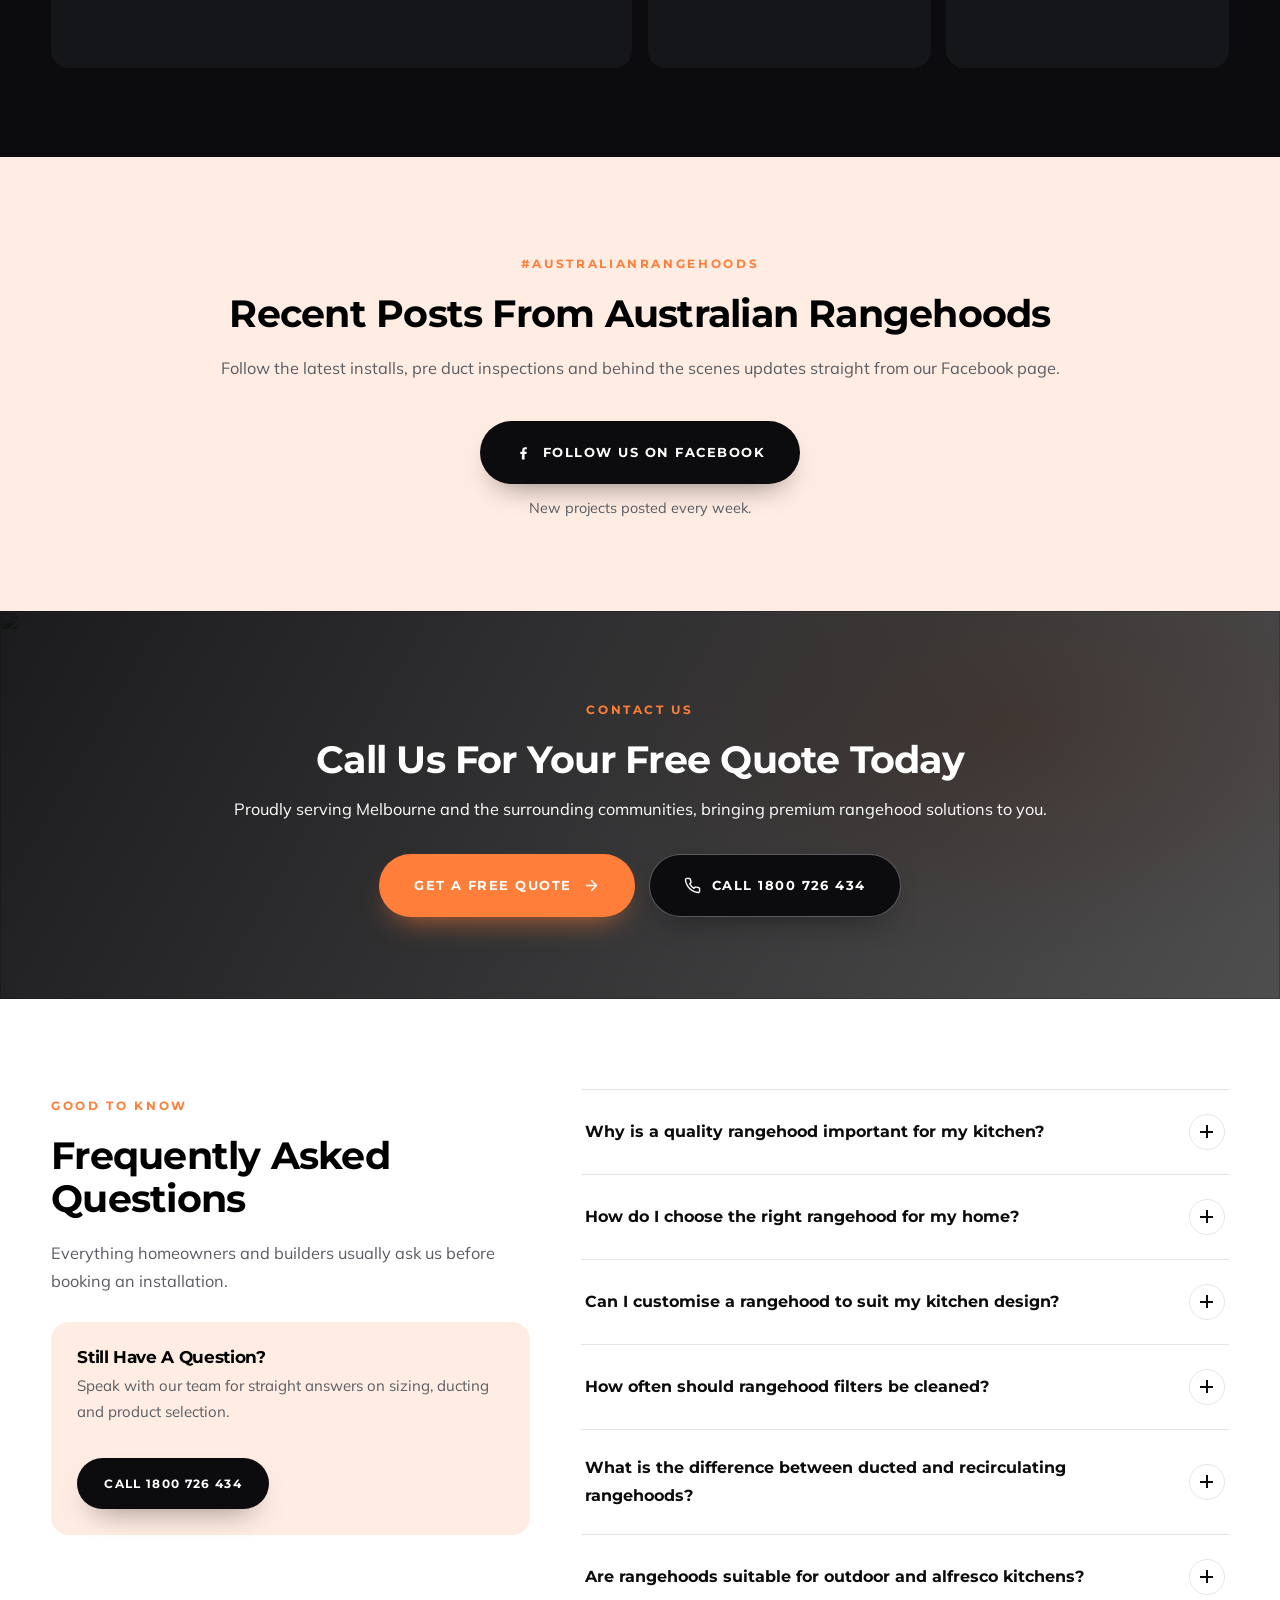
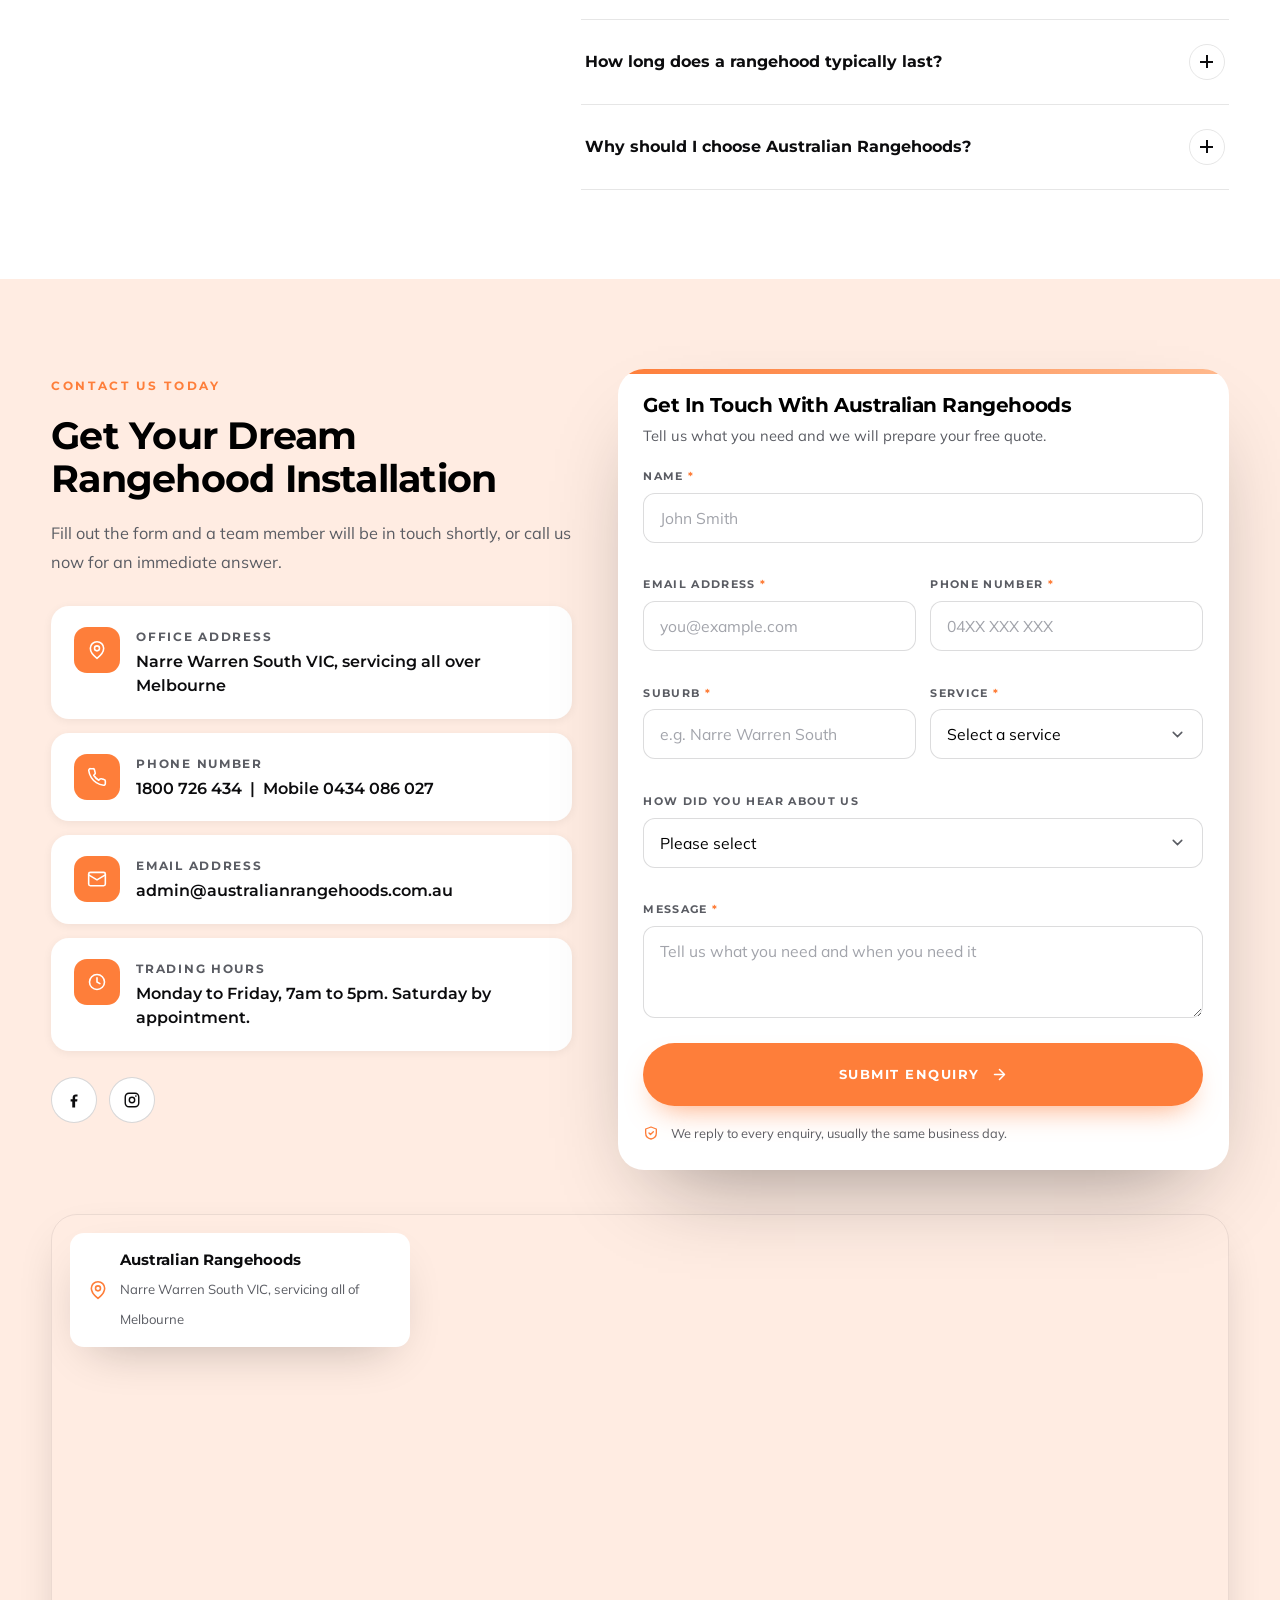
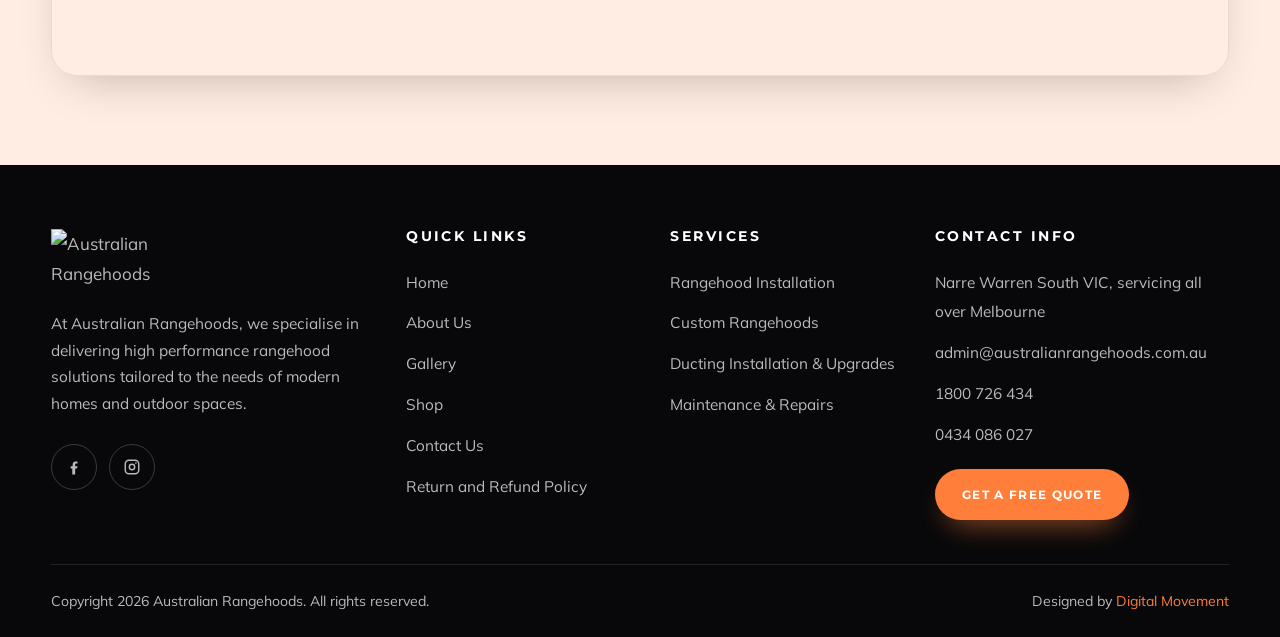
==== commit fe2d0709: "Replace the text link call to action with the standard button pair The About and Why sections still " ====
--- a/index.html
+++ b/index.html
@@ -975,8 +975,8 @@
           <li><svg viewBox="0 0 24 24" fill="none" stroke="currentColor" stroke-width="2" stroke-linecap="round" stroke-linejoin="round"><circle cx="12" cy="12" r="9"/><path d="m8.5 12 2.4 2.4 4.6-4.8"/></svg> Clear quotes, punctual arrival and a tidy site when we leave</li>
         </ul>
         <div class="about__cta">
-          <a class="btn btn--glow" href="#contact">Get a Free Quote</a>
-          <a class="link-arrow" href="/about-us/">More about us <span></span></a>
+          <a class="btn btn--glow" href="#contact">Get a Free Quote <svg viewBox="0 0 24 24" fill="none" stroke="currentColor" stroke-width="2.2" stroke-linecap="round" stroke-linejoin="round"><path d="M5 12h13"/><path d="m12 5 7 7-7 7"/></svg></a>
+          <a class="btn btn--dark" href="tel:1800726434"><svg viewBox="0 0 24 24" fill="none" stroke="currentColor" stroke-width="2" stroke-linecap="round" stroke-linejoin="round"><path d="M22 16.9v3a2 2 0 0 1-2.2 2 19.8 19.8 0 0 1-8.6-3.1 19.5 19.5 0 0 1-6-6A19.8 19.8 0 0 1 2.1 4.2 2 2 0 0 1 4.1 2h3a2 2 0 0 1 2 1.7c.1 1 .4 1.9.7 2.8a2 2 0 0 1-.5 2.1L8.1 9.9a16 16 0 0 0 6 6l1.3-1.3a2 2 0 0 1 2.1-.4c.9.3 1.8.6 2.8.7a2 2 0 0 1 1.7 2Z"/></svg> Call 1800 726 434</a>
         </div>
       </div>
     </div>
@@ -1143,8 +1143,8 @@
       </div>
 
       <div class="about__cta">
-        <a class="btn btn--glow" href="#contact">Get a Free Quote</a>
-        <a class="link-arrow" href="tel:1800726434">Call 1800 726 434 <span></span></a>
+        <a class="btn btn--glow" href="#contact">Get a Free Quote <svg viewBox="0 0 24 24" fill="none" stroke="currentColor" stroke-width="2.2" stroke-linecap="round" stroke-linejoin="round"><path d="M5 12h13"/><path d="m12 5 7 7-7 7"/></svg></a>
+        <a class="btn btn--dark" href="tel:1800726434"><svg viewBox="0 0 24 24" fill="none" stroke="currentColor" stroke-width="2" stroke-linecap="round" stroke-linejoin="round"><path d="M22 16.9v3a2 2 0 0 1-2.2 2 19.8 19.8 0 0 1-8.6-3.1 19.5 19.5 0 0 1-6-6A19.8 19.8 0 0 1 2.1 4.2 2 2 0 0 1 4.1 2h3a2 2 0 0 1 2 1.7c.1 1 .4 1.9.7 2.8a2 2 0 0 1-.5 2.1L8.1 9.9a16 16 0 0 0 6 6l1.3-1.3a2 2 0 0 1 2.1-.4c.9.3 1.8.6 2.8.7a2 2 0 0 1 1.7 2Z"/></svg> Call 1800 726 434</a>
       </div>
     </div>
 
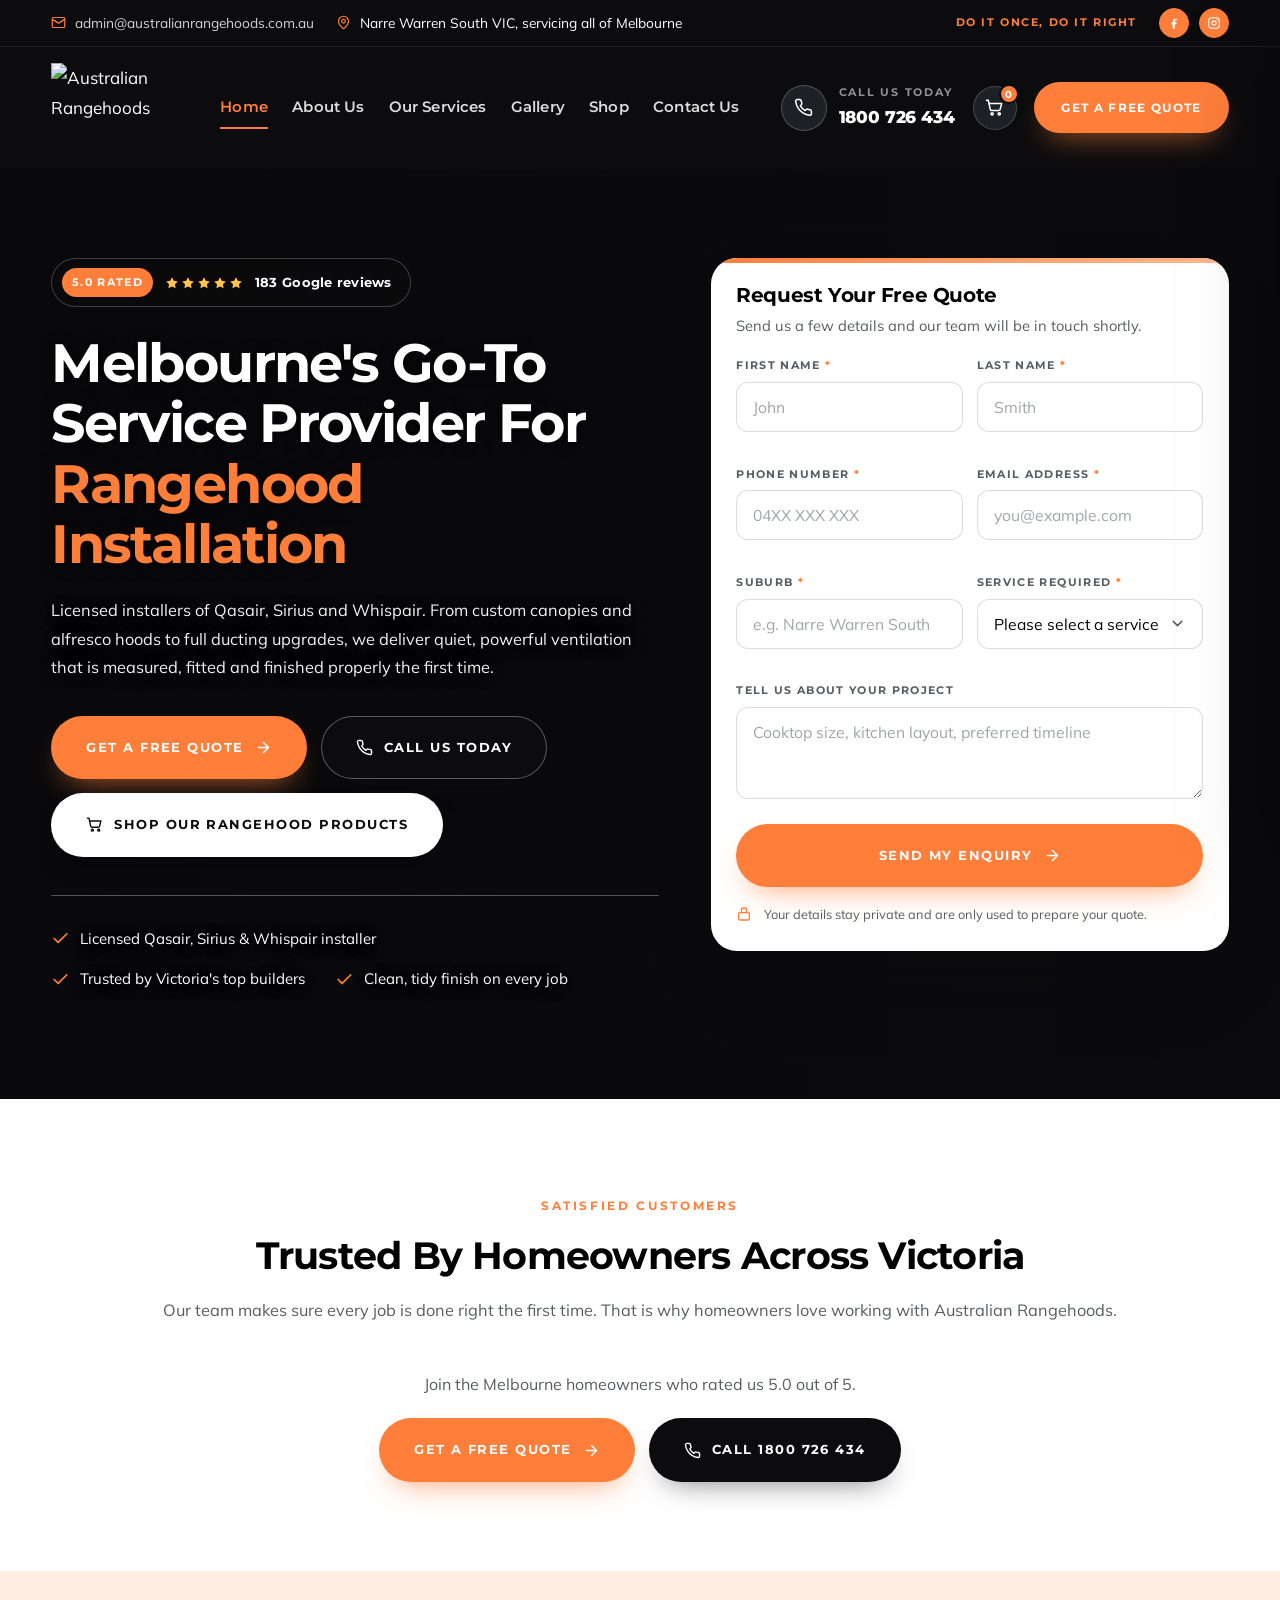
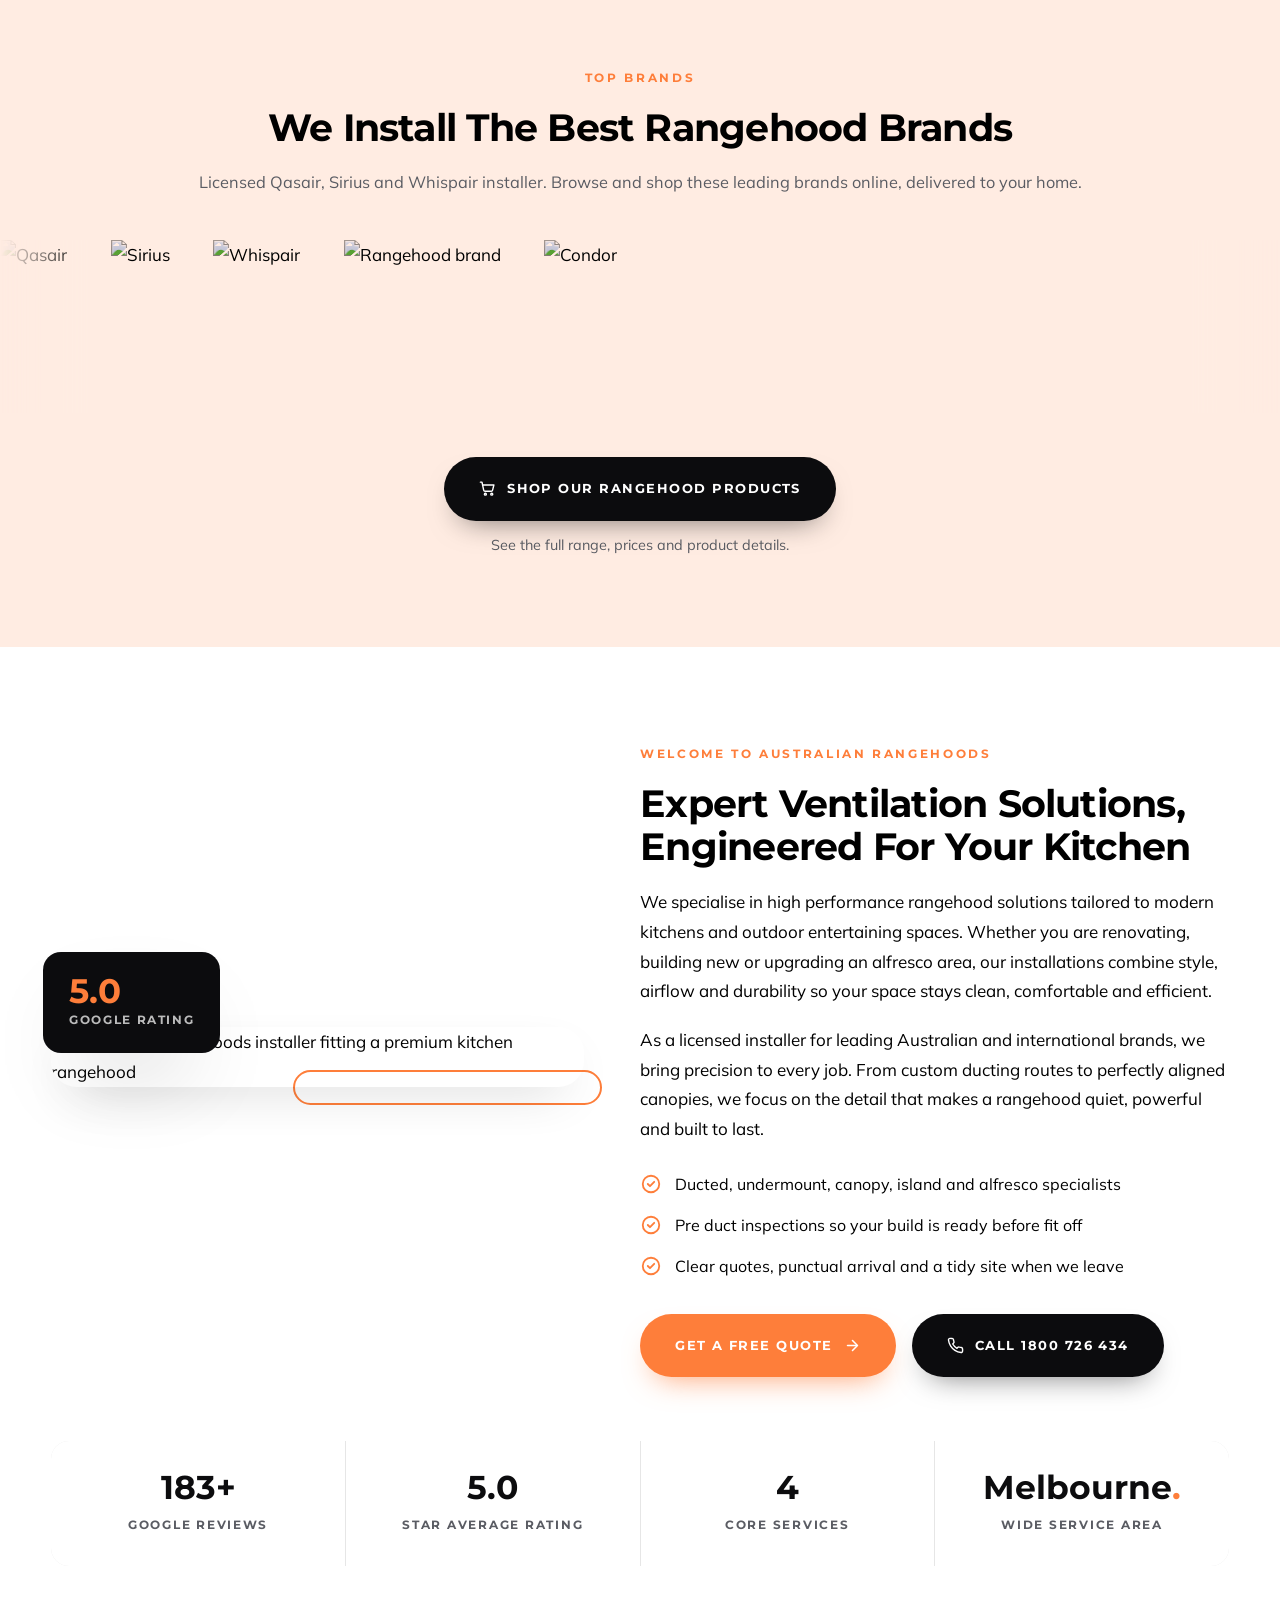
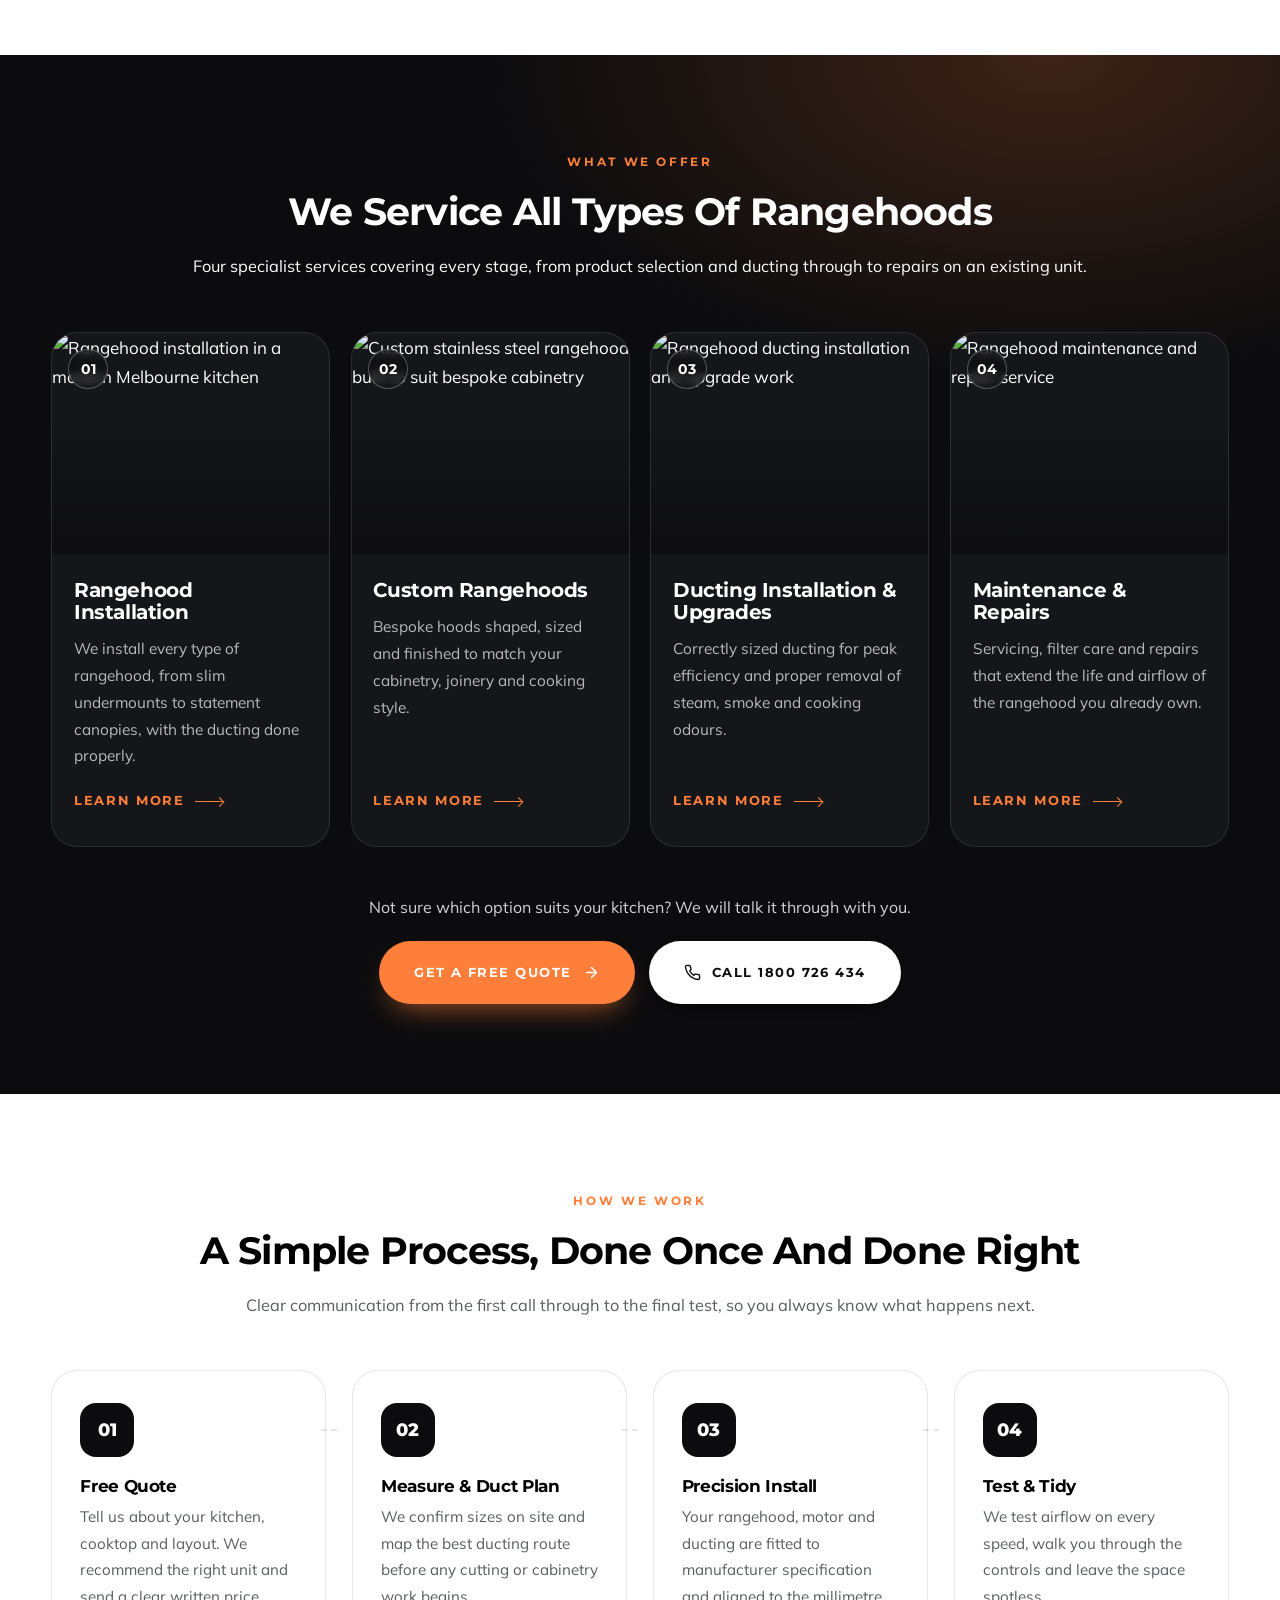
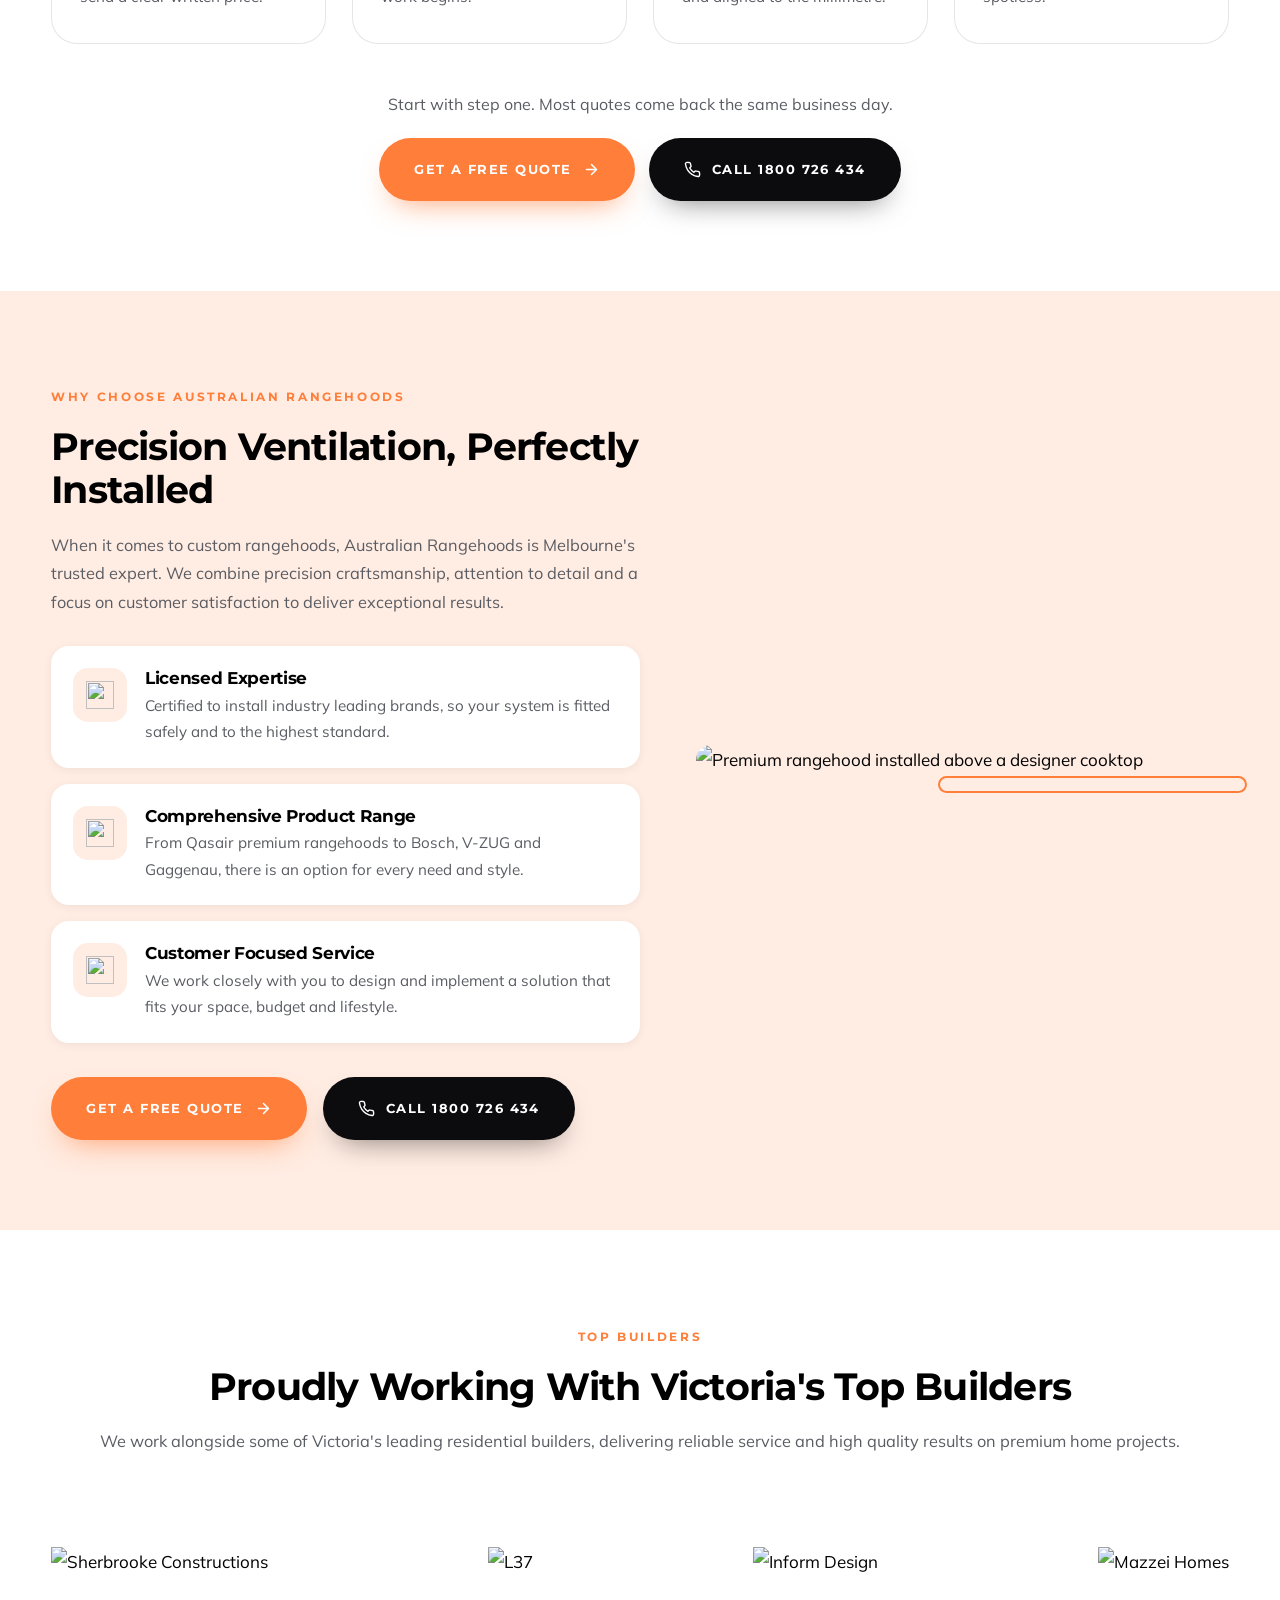
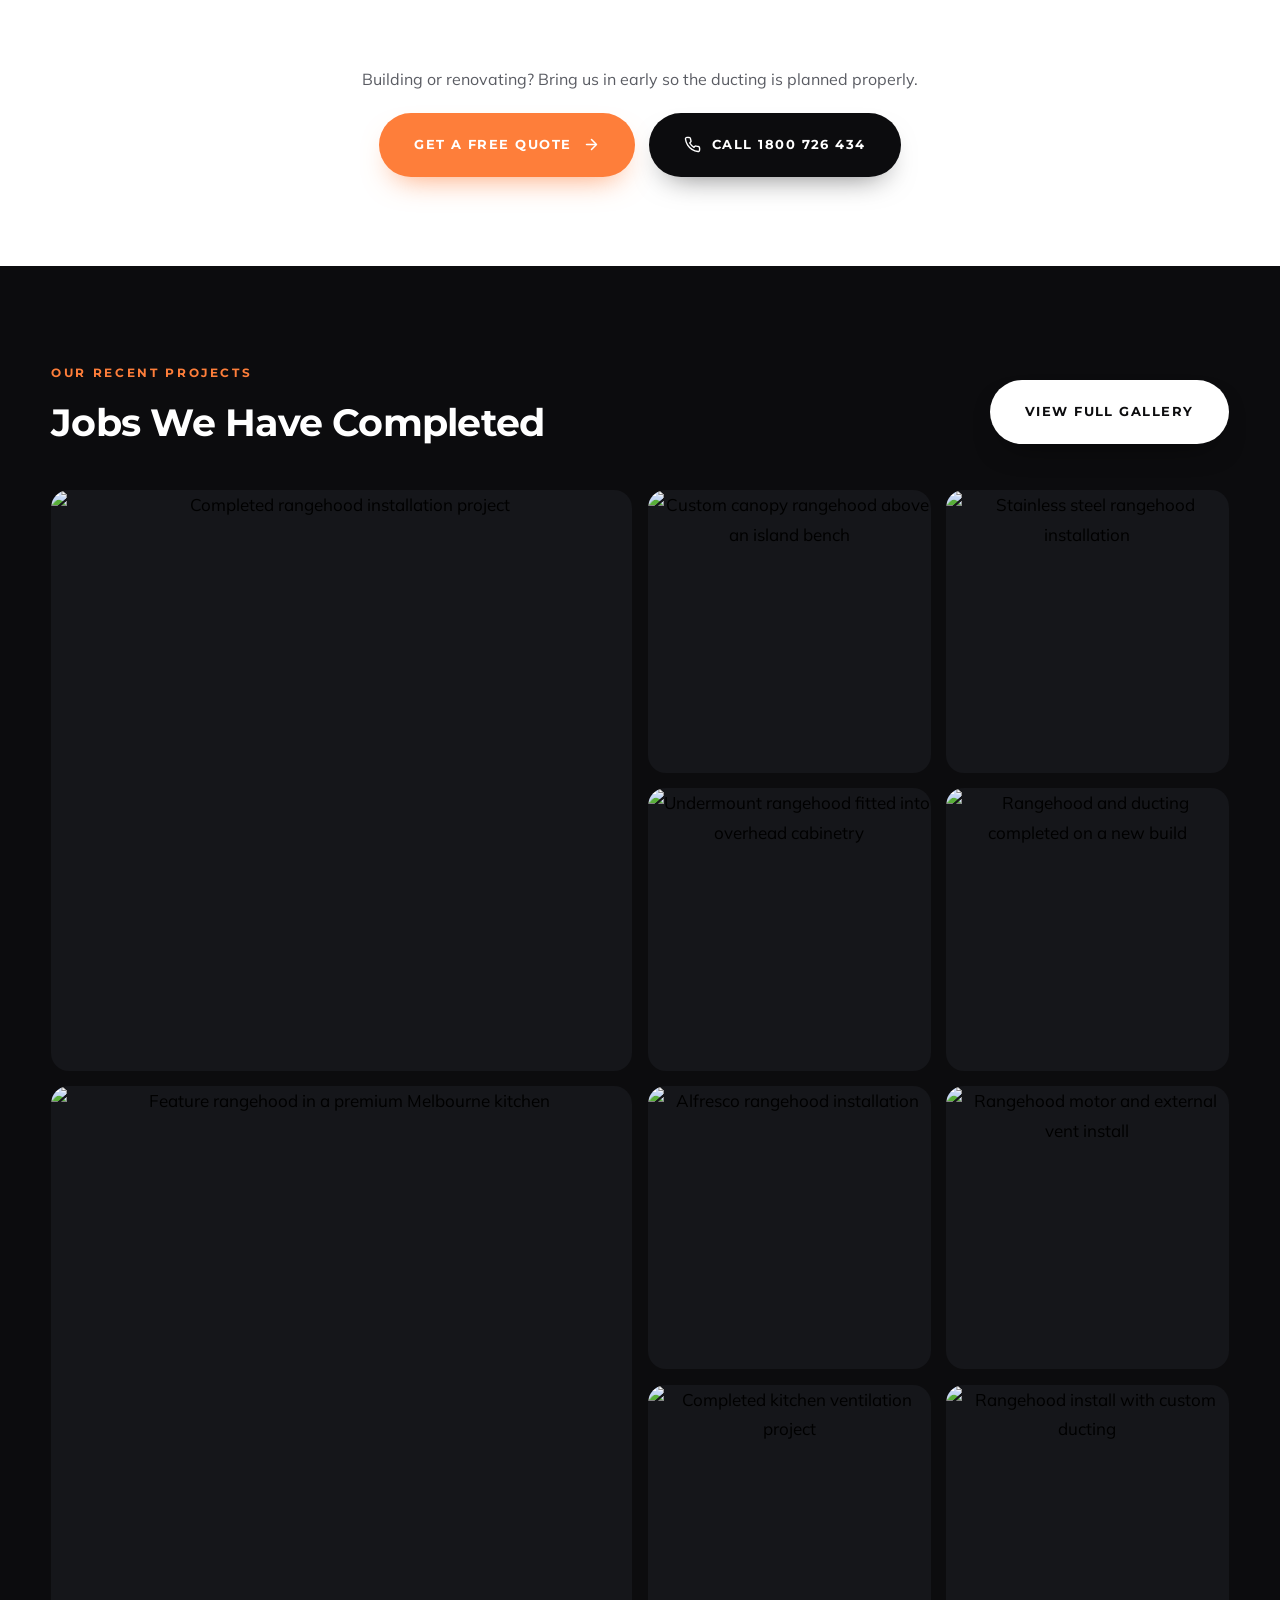
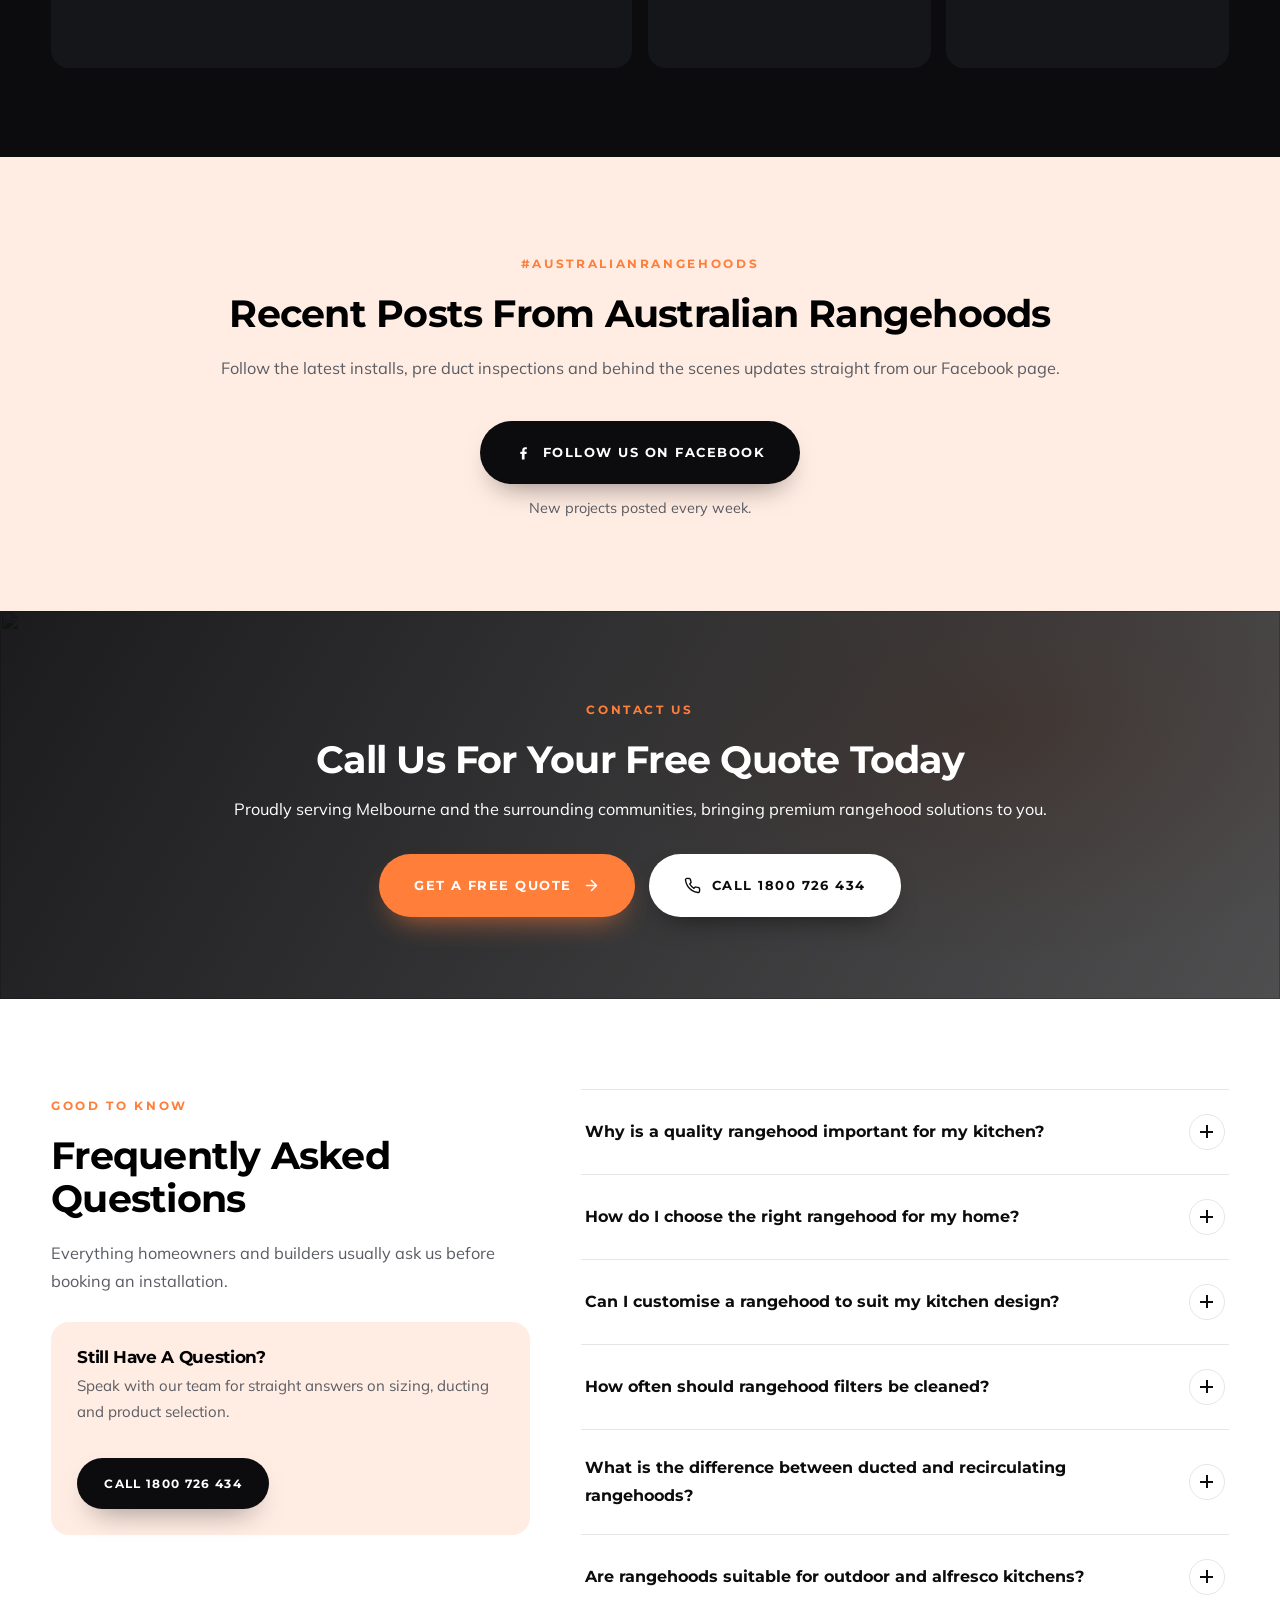
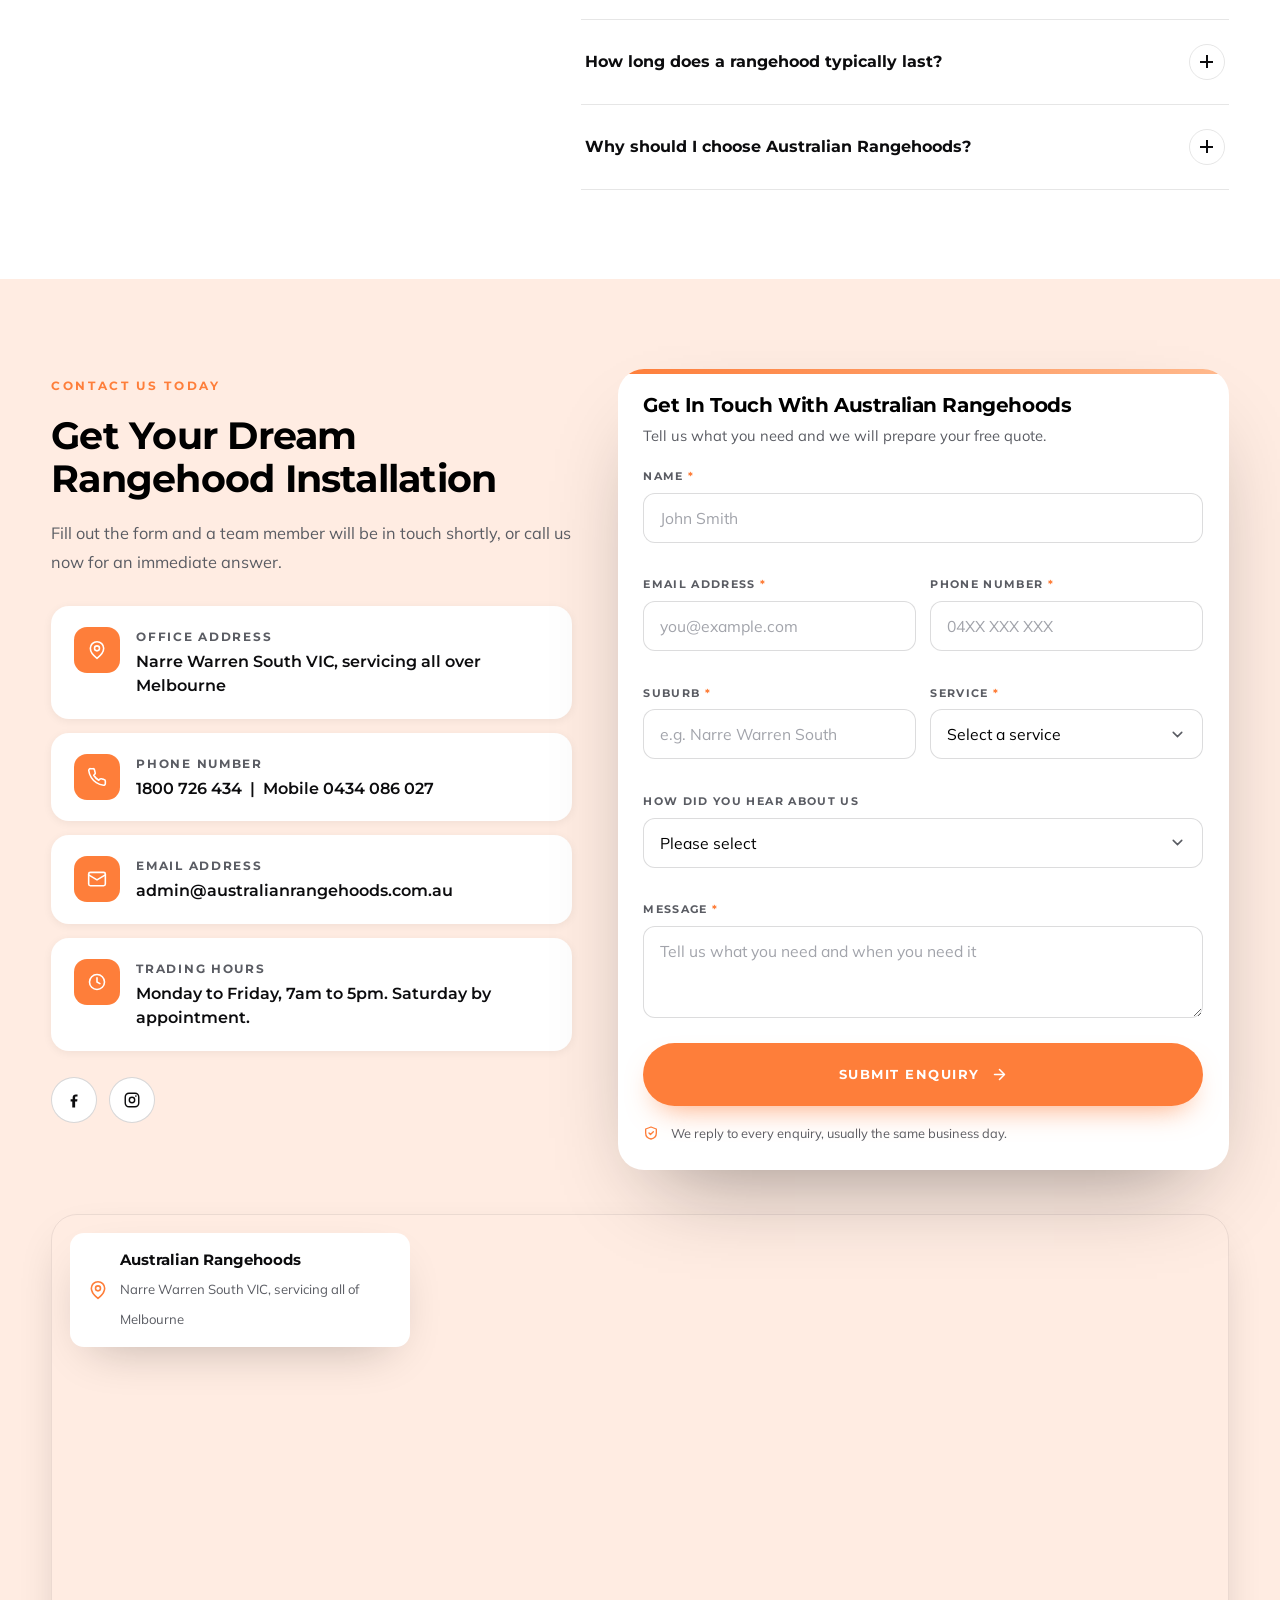
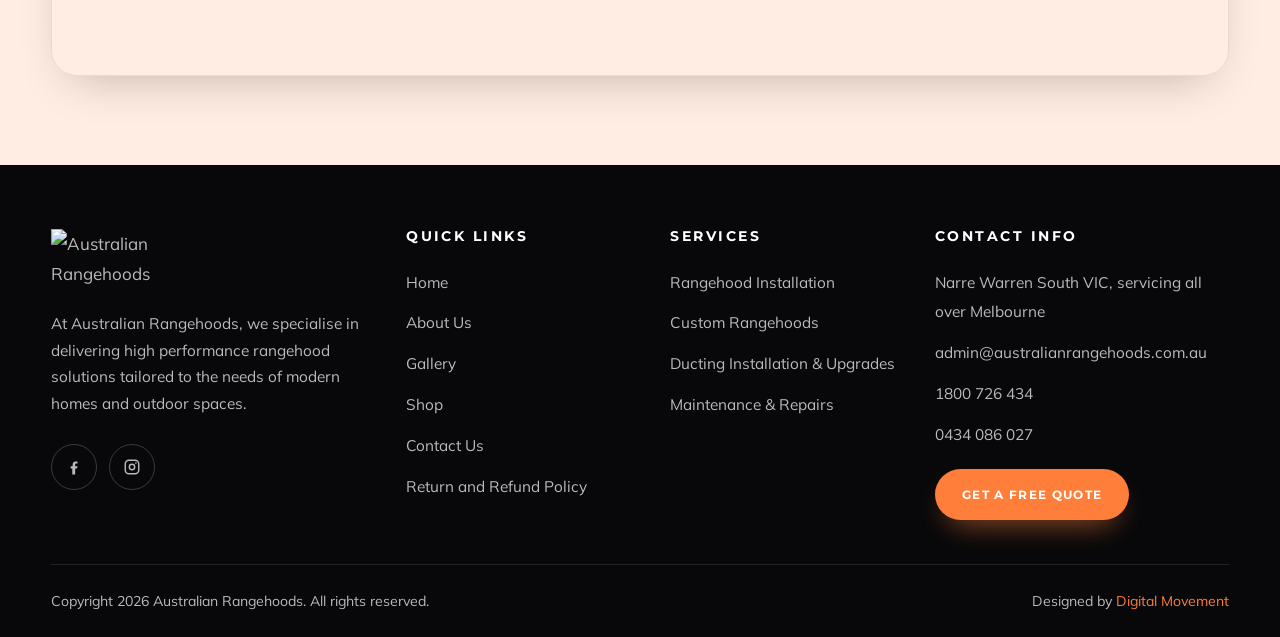
==== commit f02a18c3: "White secondary buttons on the dark sections - Banner shop button takes a white fill - Services and " ====
--- a/index.html
+++ b/index.html
@@ -107,8 +107,9 @@
 .btn--light{--btn-bg:#fff;--btn-fg:var(--ink);box-shadow:0 14px 30px -16px rgba(0,0,0,.65)}
 .btn--light:hover{--btn-bg:var(--e-global-color-accent);--btn-fg:var(--ink);box-shadow:0 22px 42px -18px rgba(0,0,0,.75)}
 .btn--dark{--btn-bg:var(--ink);--btn-fg:#fff;box-shadow:0 14px 30px -16px rgba(12,12,14,.6)}
-/* same black fill on dark sections, with a hairline so the shape still reads */
-.hero .btn--dark,.services .btn--dark,.cta-band .btn--dark,.gallery .btn--dark{border-color:rgba(255,255,255,.32)}
+/* secondary goes white on the dark sections so it stays legible; the banner
+   keeps a black call button, so give that one a hairline */
+.hero .btn--dark{border-color:rgba(255,255,255,.32)}
 .btn--dark:hover{--btn-bg:var(--primary)}
 .btn--outline{--btn-bg:transparent;--btn-fg:var(--ink);border-color:rgba(12,12,14,.22);box-shadow:none}
 .btn--outline:hover{--btn-bg:var(--ink);--btn-fg:#fff;border-color:var(--ink)}
@@ -833,7 +834,7 @@
           <svg viewBox="0 0 24 24" fill="none" stroke="currentColor" stroke-width="2" stroke-linecap="round" stroke-linejoin="round"><path d="M22 16.9v3a2 2 0 0 1-2.2 2 19.8 19.8 0 0 1-8.6-3.1 19.5 19.5 0 0 1-6-6A19.8 19.8 0 0 1 2.1 4.2 2 2 0 0 1 4.1 2h3a2 2 0 0 1 2 1.7c.1 1 .4 1.9.7 2.8a2 2 0 0 1-.5 2.1L8.1 9.9a16 16 0 0 0 6 6l1.3-1.3a2 2 0 0 1 2.1-.4c.9.3 1.8.6 2.8.7a2 2 0 0 1 1.7 2Z"/></svg>
           Call Us Today
         </a>
-        <a class="btn btn--dark" href="/shop/">
+        <a class="btn btn--light" href="/shop/">
           <svg viewBox="0 0 24 24" fill="none" stroke="currentColor" stroke-width="2" stroke-linecap="round" stroke-linejoin="round"><circle cx="9" cy="20" r="1.4"/><circle cx="18" cy="20" r="1.4"/><path d="M2 3h2.2l2.4 11.2a2 2 0 0 0 2 1.6h8.6a2 2 0 0 0 2-1.55L21 7H6"/></svg>
           Shop Our Rangehood Products
         </a>
@@ -1058,7 +1059,7 @@
     <div class="section-cta" data-reveal>
       <p>Not sure which option suits your kitchen? We will talk it through with you.</p>
       <a class="btn btn--glow" href="#contact">Get a Free Quote <svg viewBox="0 0 24 24" fill="none" stroke="currentColor" stroke-width="2.2" stroke-linecap="round" stroke-linejoin="round"><path d="M5 12h13"/><path d="m12 5 7 7-7 7"/></svg></a>
-      <a class="btn btn--dark" href="tel:1800726434"><svg viewBox="0 0 24 24" fill="none" stroke="currentColor" stroke-width="2" stroke-linecap="round" stroke-linejoin="round"><path d="M22 16.9v3a2 2 0 0 1-2.2 2 19.8 19.8 0 0 1-8.6-3.1 19.5 19.5 0 0 1-6-6A19.8 19.8 0 0 1 2.1 4.2 2 2 0 0 1 4.1 2h3a2 2 0 0 1 2 1.7c.1 1 .4 1.9.7 2.8a2 2 0 0 1-.5 2.1L8.1 9.9a16 16 0 0 0 6 6l1.3-1.3a2 2 0 0 1 2.1-.4c.9.3 1.8.6 2.8.7a2 2 0 0 1 1.7 2Z"/></svg> Call 1800 726 434</a>
+      <a class="btn btn--light" href="tel:1800726434"><svg viewBox="0 0 24 24" fill="none" stroke="currentColor" stroke-width="2" stroke-linecap="round" stroke-linejoin="round"><path d="M22 16.9v3a2 2 0 0 1-2.2 2 19.8 19.8 0 0 1-8.6-3.1 19.5 19.5 0 0 1-6-6A19.8 19.8 0 0 1 2.1 4.2 2 2 0 0 1 4.1 2h3a2 2 0 0 1 2 1.7c.1 1 .4 1.9.7 2.8a2 2 0 0 1-.5 2.1L8.1 9.9a16 16 0 0 0 6 6l1.3-1.3a2 2 0 0 1 2.1-.4c.9.3 1.8.6 2.8.7a2 2 0 0 1 1.7 2Z"/></svg> Call 1800 726 434</a>
     </div>
   </div>
 </section>
@@ -1278,7 +1279,7 @@
         Get a Free Quote
         <svg viewBox="0 0 24 24" fill="none" stroke="currentColor" stroke-width="2.2" stroke-linecap="round" stroke-linejoin="round"><path d="M5 12h13"/><path d="m12 5 7 7-7 7"/></svg>
       </a>
-      <a class="btn btn--dark" href="tel:1800726434">
+      <a class="btn btn--light" href="tel:1800726434">
         <svg viewBox="0 0 24 24" fill="none" stroke="currentColor" stroke-width="2" stroke-linecap="round" stroke-linejoin="round"><path d="M22 16.9v3a2 2 0 0 1-2.2 2 19.8 19.8 0 0 1-8.6-3.1 19.5 19.5 0 0 1-6-6A19.8 19.8 0 0 1 2.1 4.2 2 2 0 0 1 4.1 2h3a2 2 0 0 1 2 1.7c.1 1 .4 1.9.7 2.8a2 2 0 0 1-.5 2.1L8.1 9.9a16 16 0 0 0 6 6l1.3-1.3a2 2 0 0 1 2.1-.4c.9.3 1.8.6 2.8.7a2 2 0 0 1 1.7 2Z"/></svg>
         Call 1800 726 434
       </a>
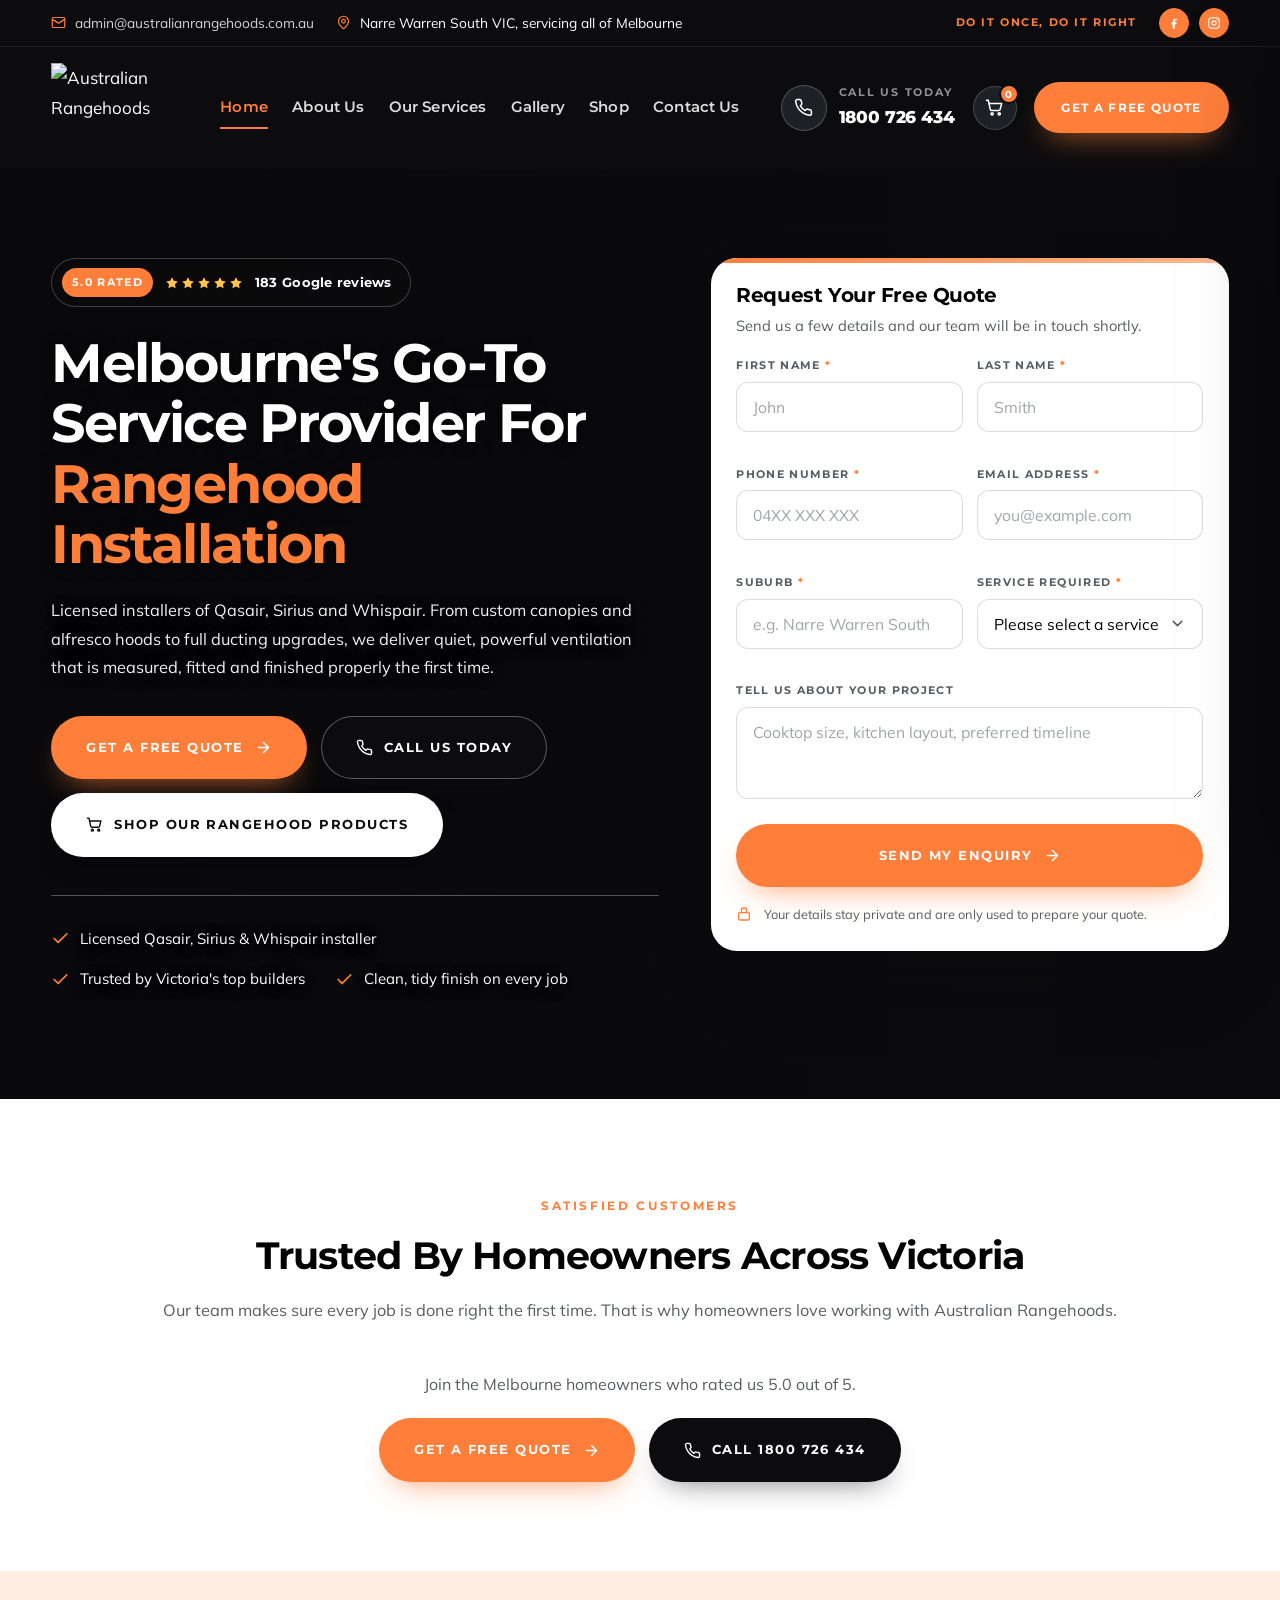
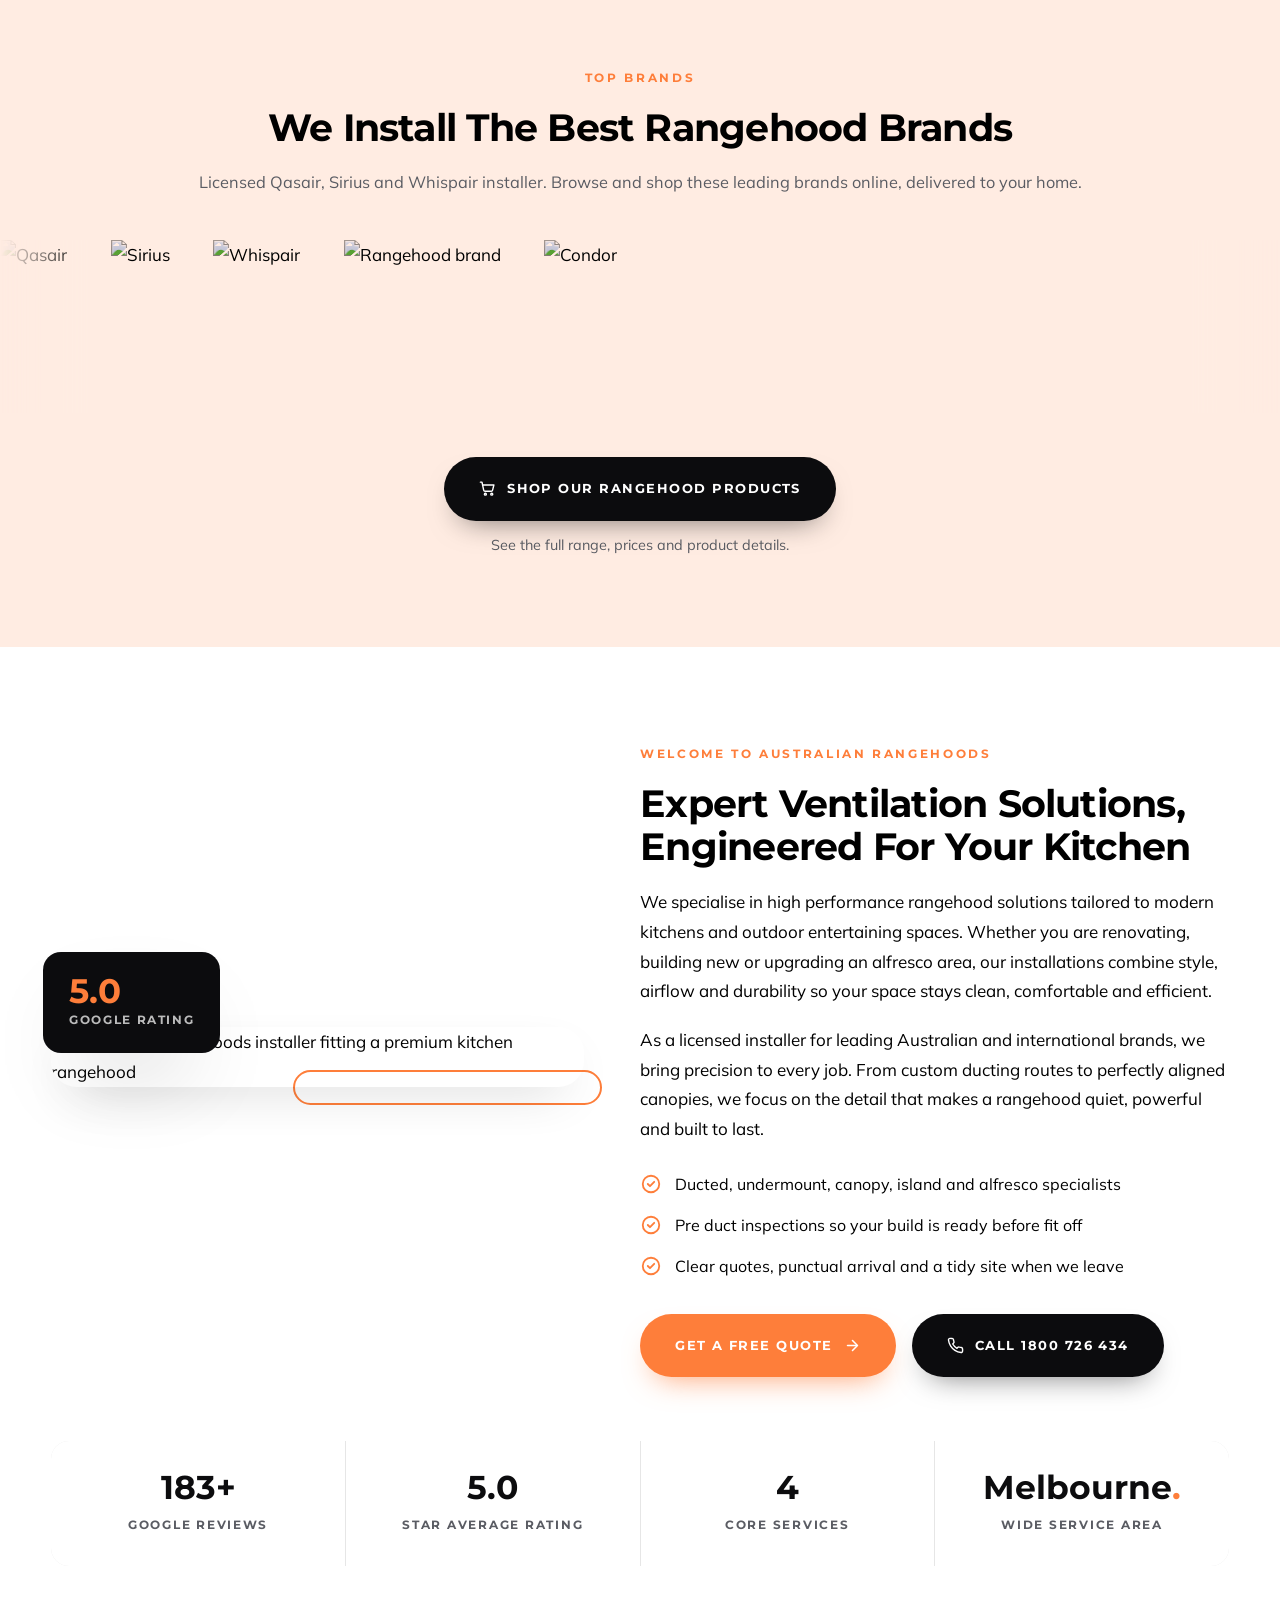
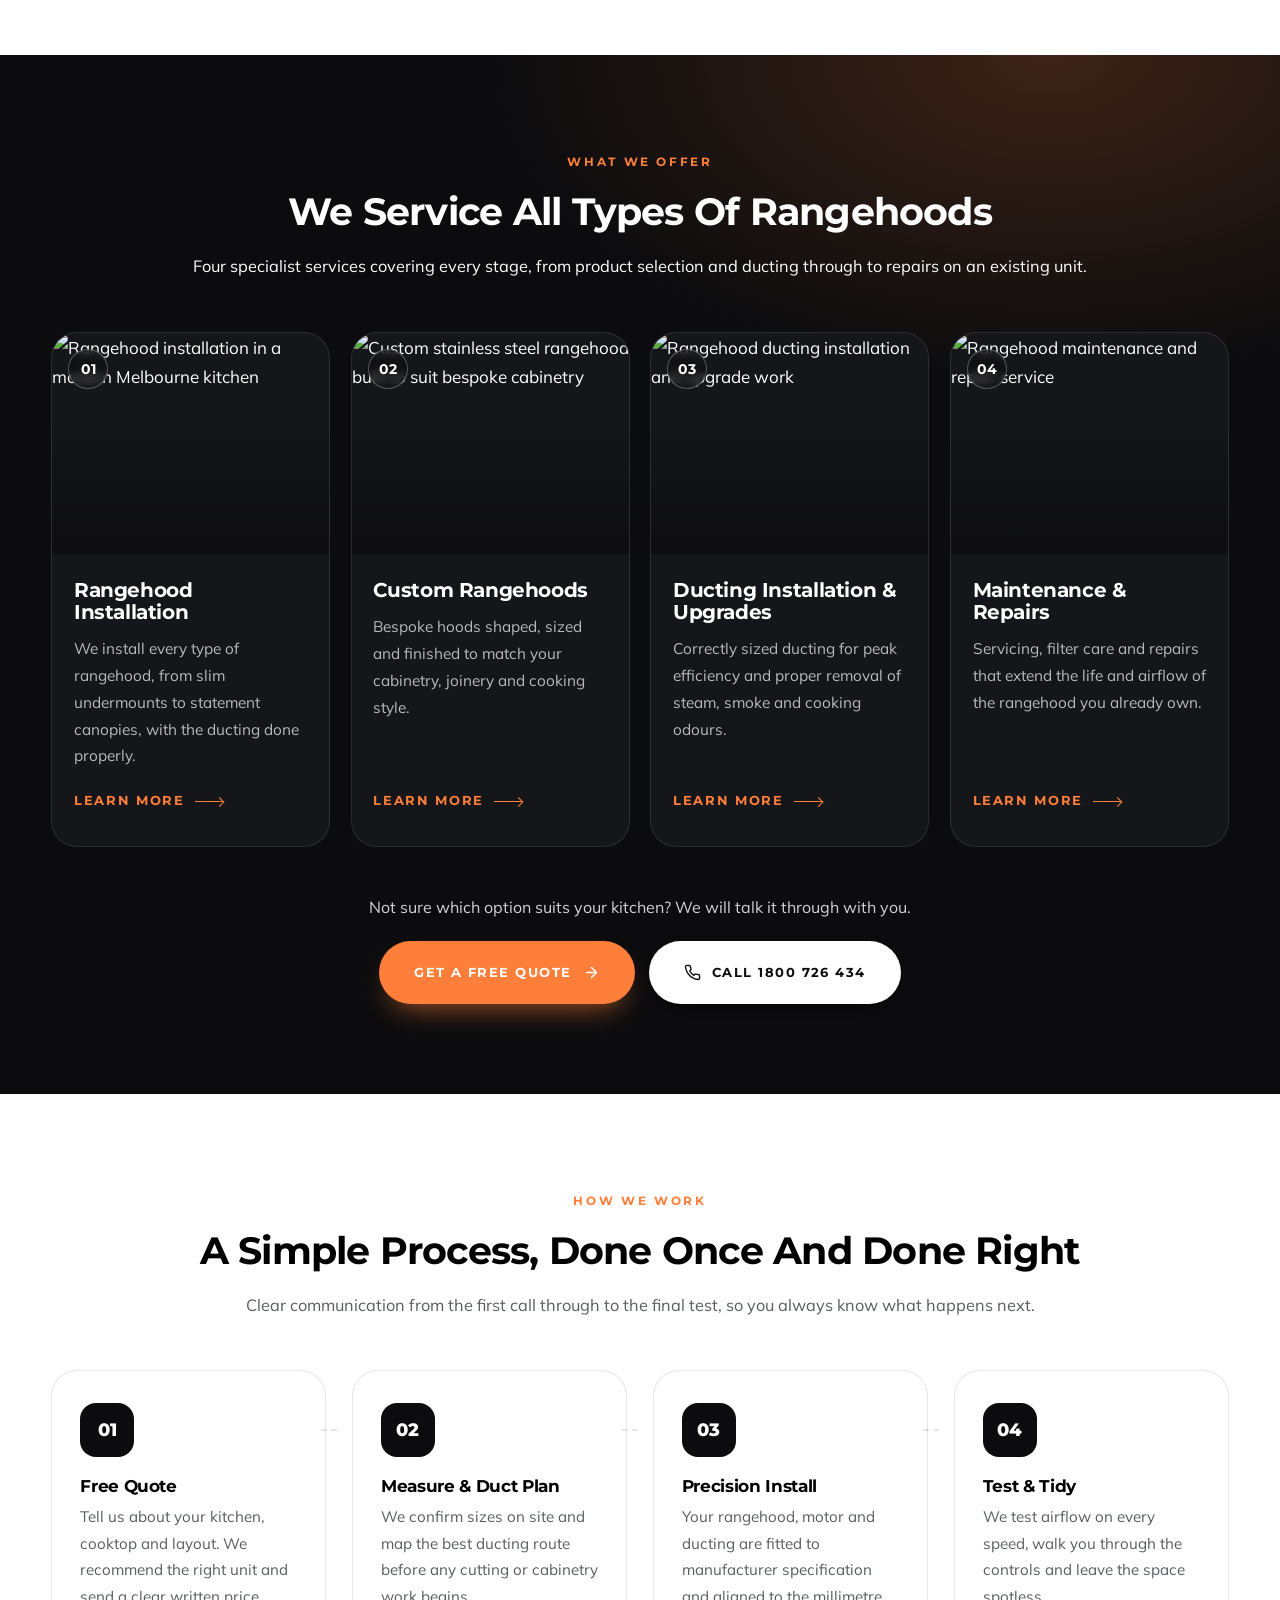
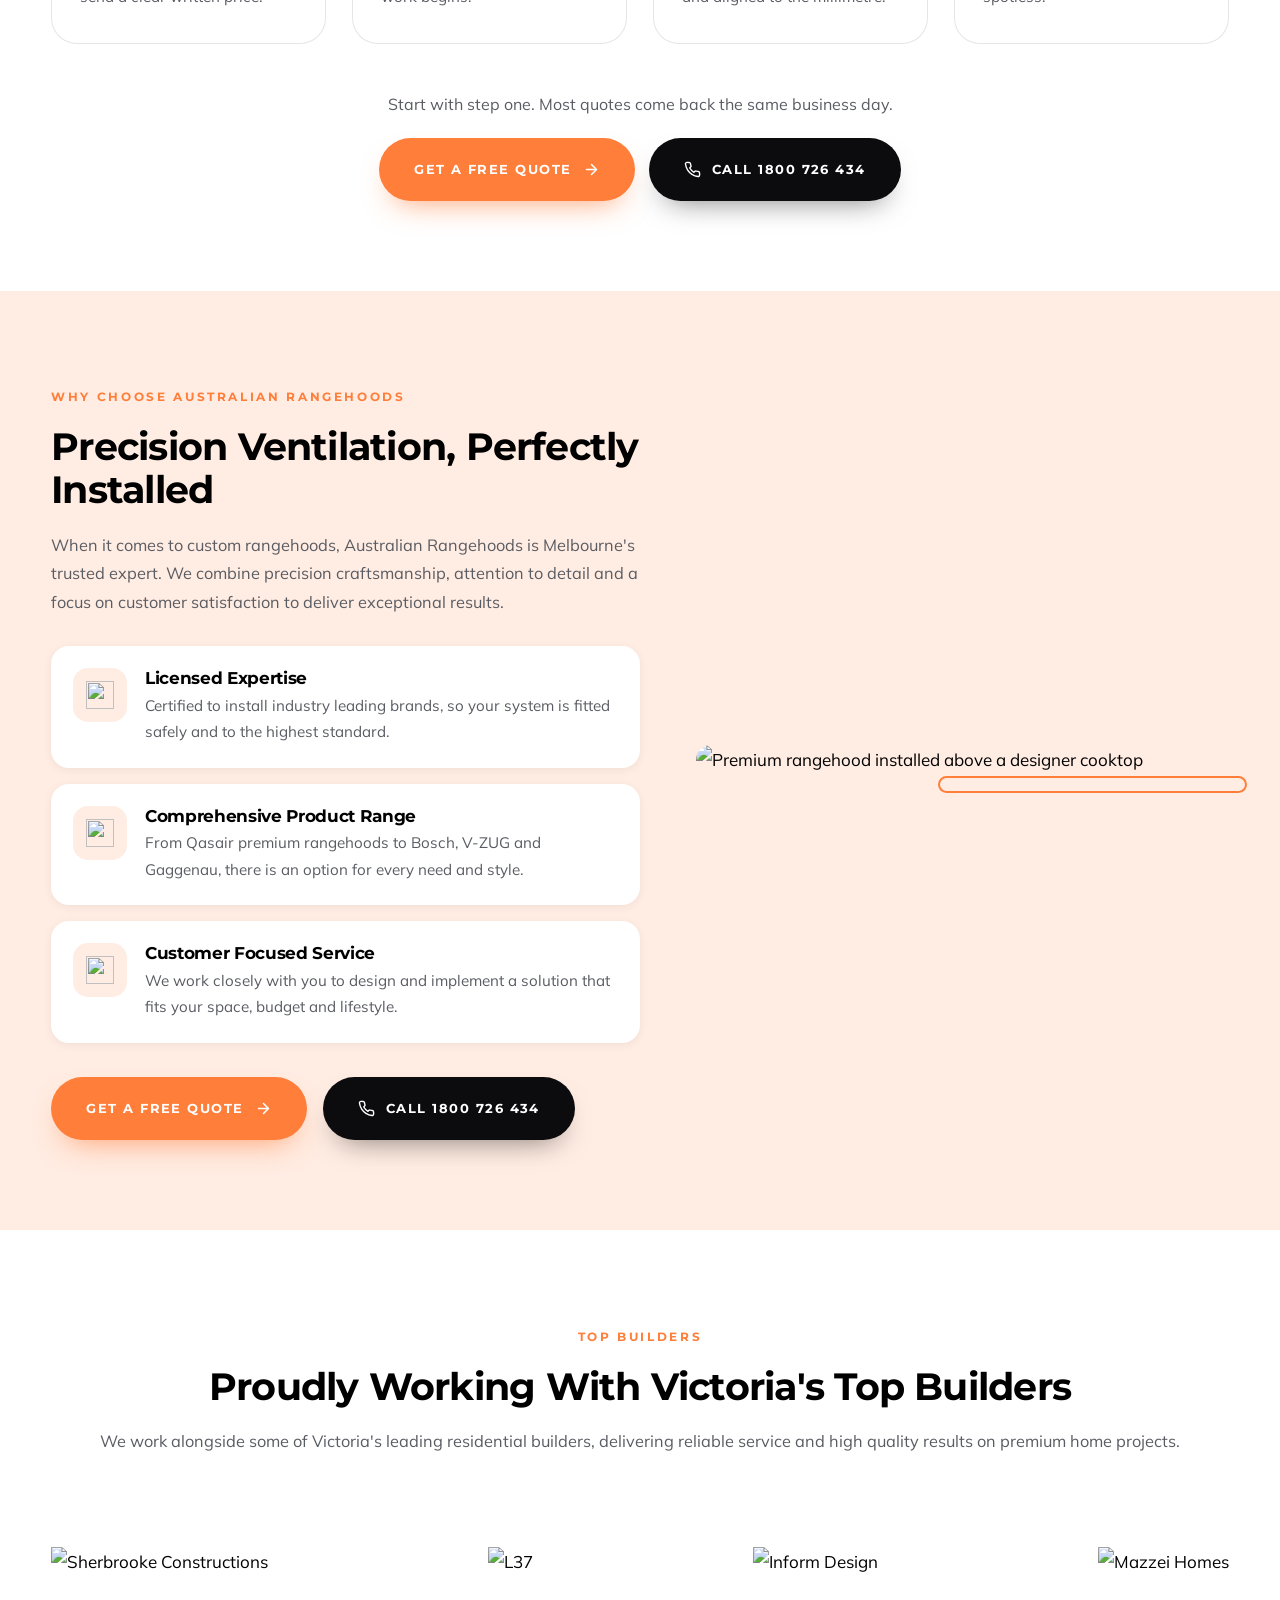
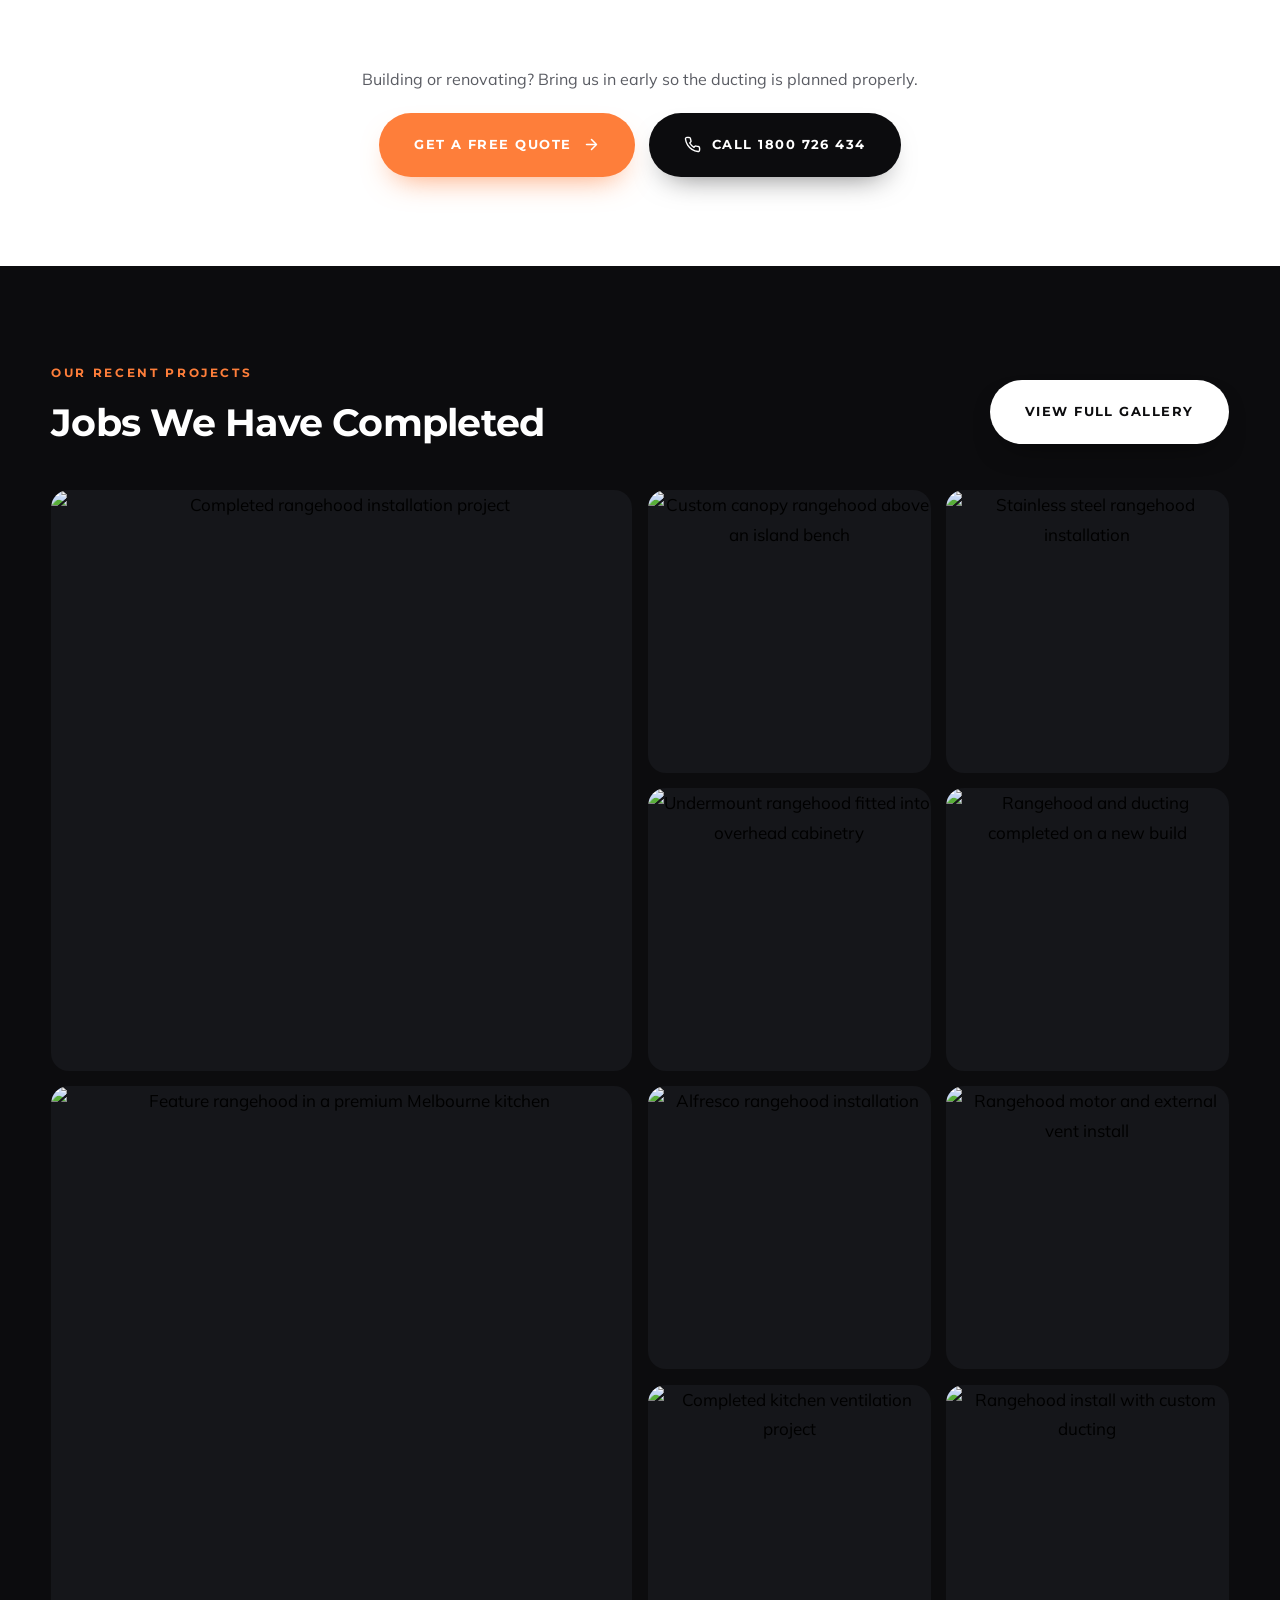
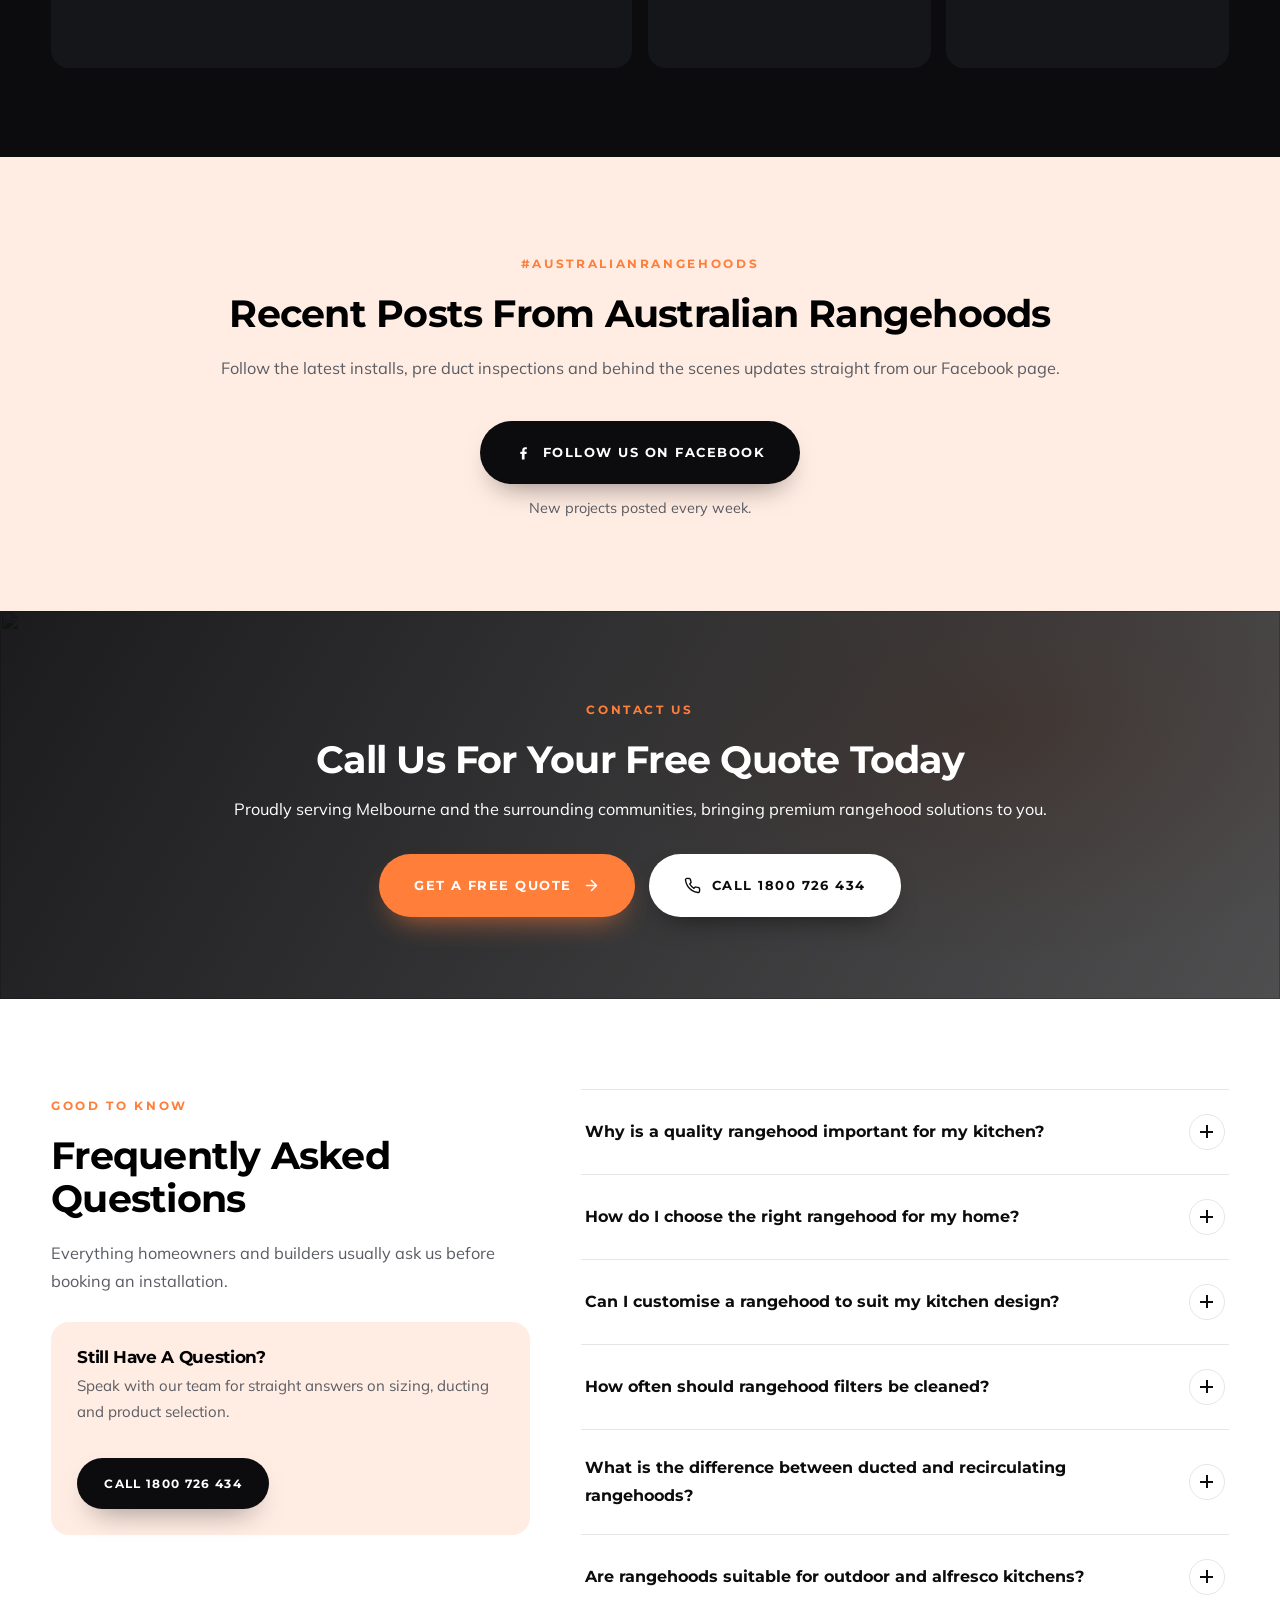
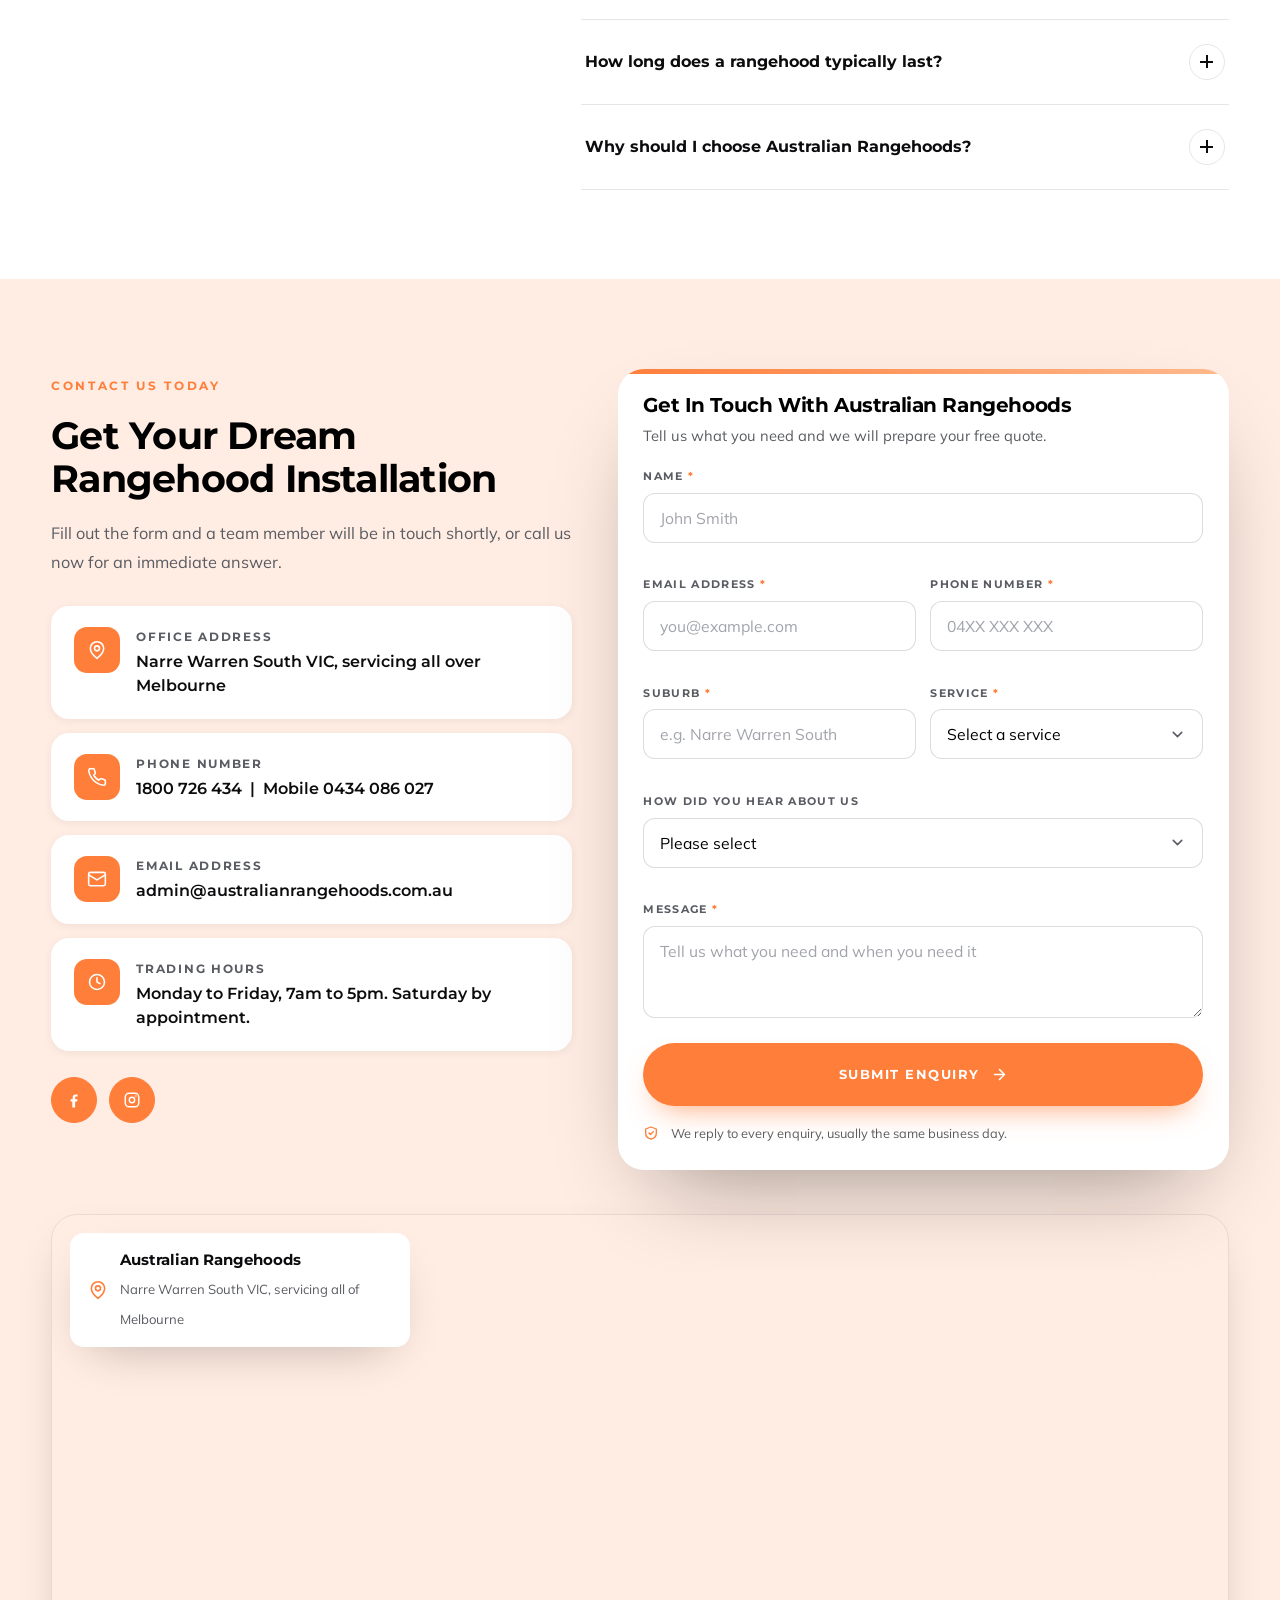
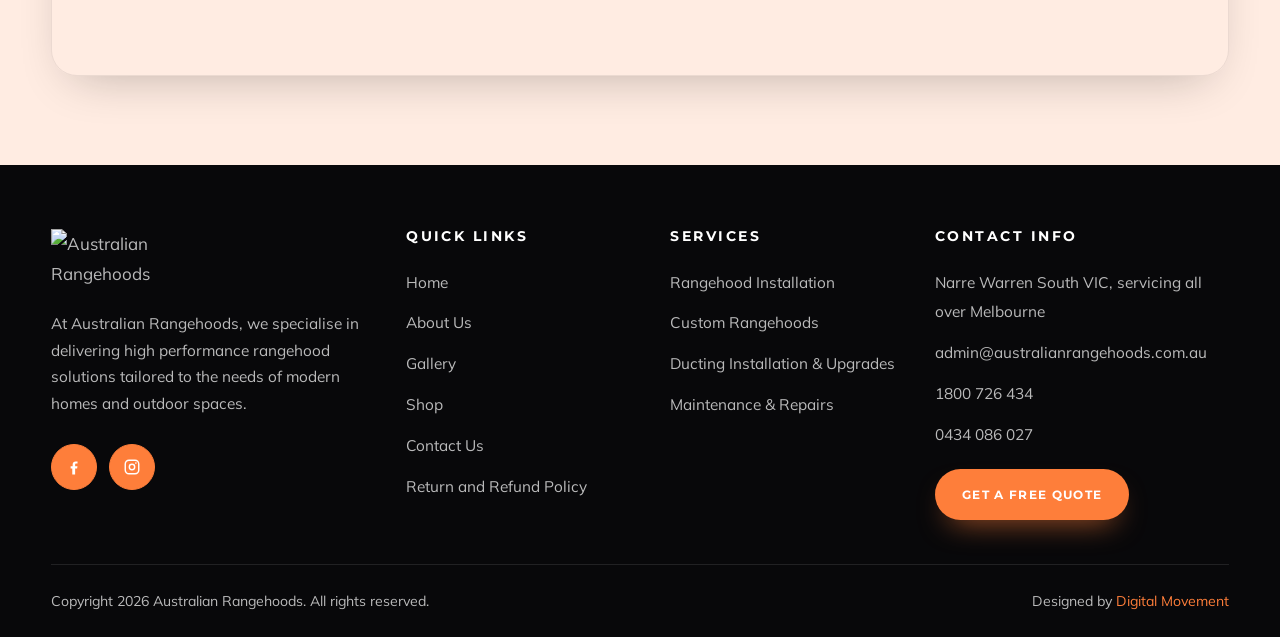
==== commit 00aab7ad: "Use the brand orange on every social icon The contact and footer rows were still outlined or white, " ====
--- a/index.html
+++ b/index.html
@@ -577,10 +577,12 @@
 .contact-info span.k{display:block;font-size:.72rem;letter-spacing:.15em;text-transform:uppercase;color:var(--muted);font-family:var(--font-head);font-weight:700;margin-bottom:3px}
 .contact-info span.v{display:block;font-family:var(--font-head);font-weight:600;font-size:1.02rem;color:var(--ink);line-height:1.45}
 .socials-row{display:flex;gap:12px;margin-top:26px}
-.socials-row a{width:46px;height:46px;border-radius:50%;border:1px solid rgba(255,255,255,.2);display:grid;place-items:center;transition:background-color .35s,border-color .35s,color .35s,transform .4s var(--ease)}
-.contact .socials-row a{border-color:rgba(12,12,14,.16);background:#fff;color:var(--ink)}
-.contact .socials-row a:hover{background:var(--primary);border-color:var(--primary);color:#fff}
-.socials-row a:hover{background:var(--primary);border-color:var(--primary);transform:translateY(-4px)}
+.socials-row a{
+  width:46px;height:46px;border-radius:50%;display:grid;place-items:center;
+  background:var(--primary);border:1px solid var(--primary);color:#fff;
+  transition:background-color .35s,border-color .35s,transform .4s var(--ease)
+}
+.socials-row a:hover{background:var(--primary-dark);border-color:var(--primary-dark);color:#fff;transform:translateY(-4px)}
 .socials-row svg{width:18px;height:18px}
 .contact .form-card{color:var(--color-text)}
 .map{margin-top:clamp(34px,3.4vw,54px);border-radius:var(--radius-lg);overflow:hidden;box-shadow:var(--shadow);border:1px solid rgba(12,12,14,.08);position:relative}
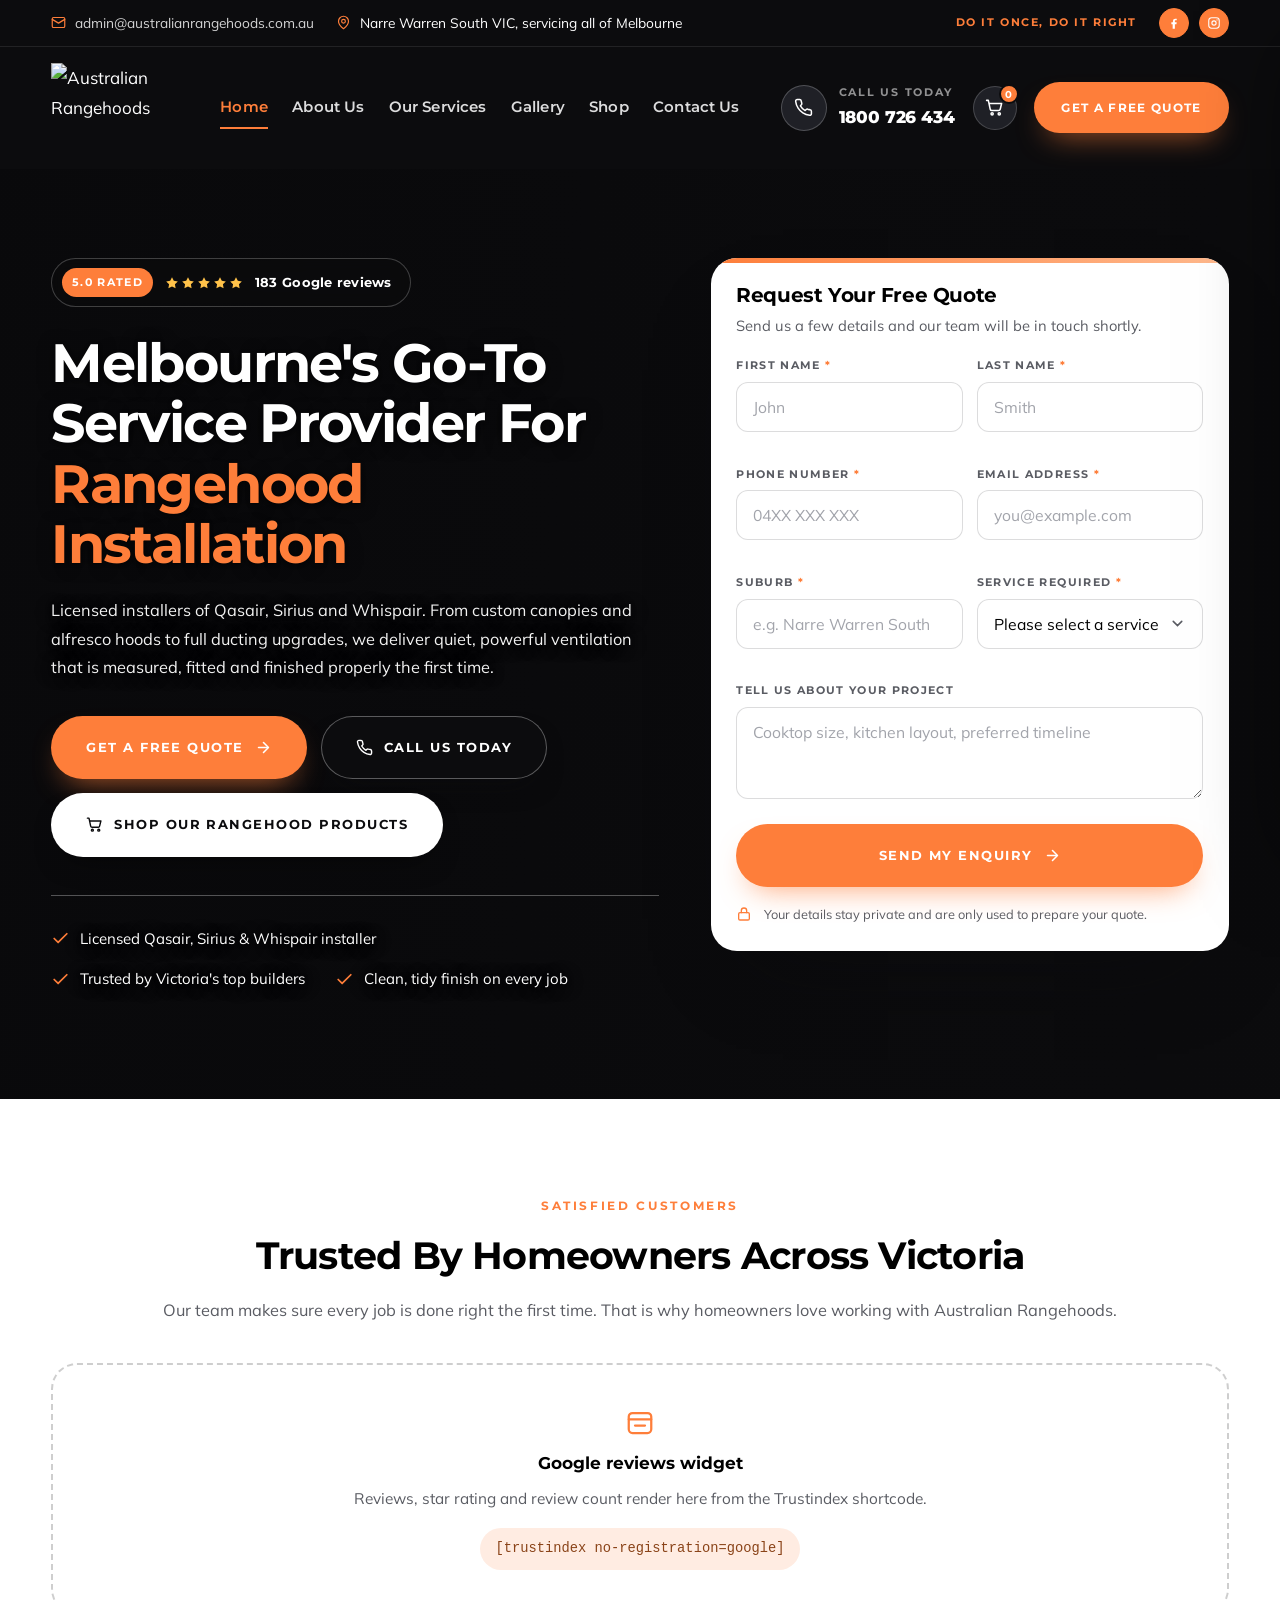
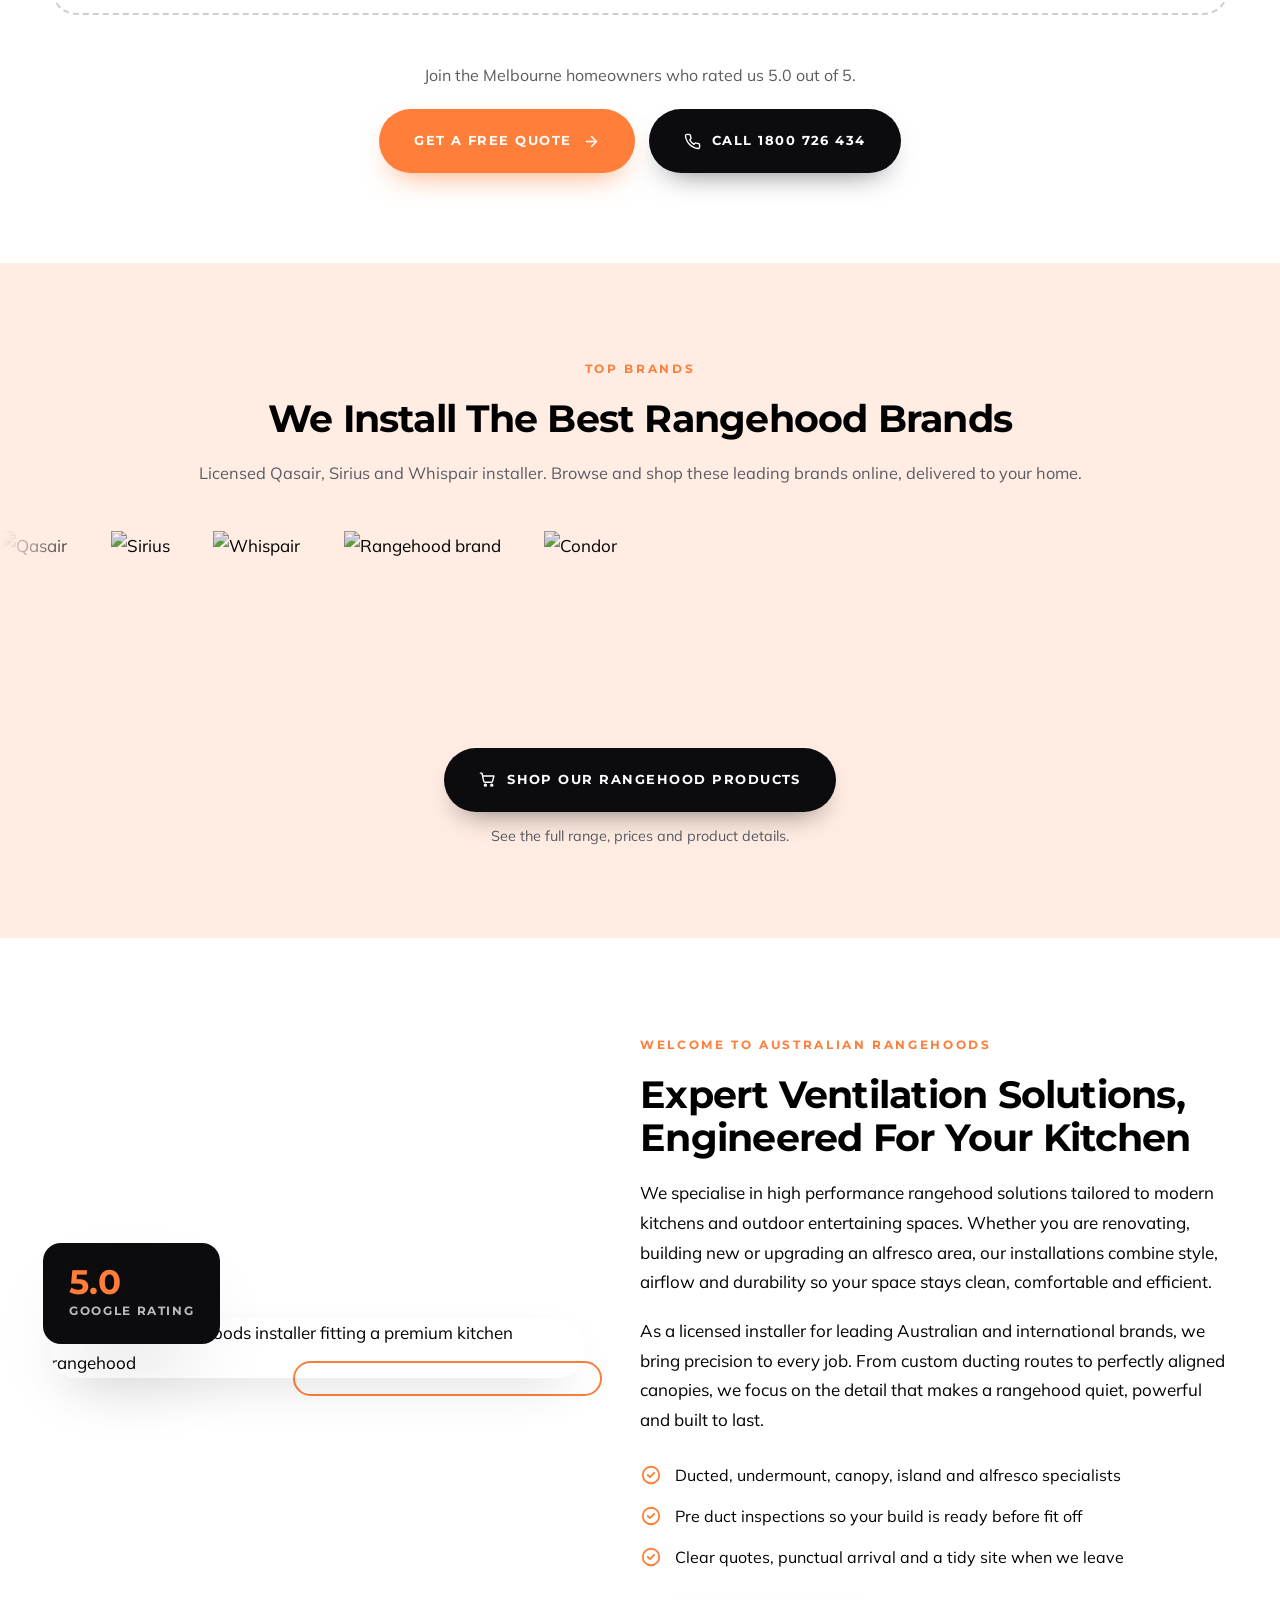
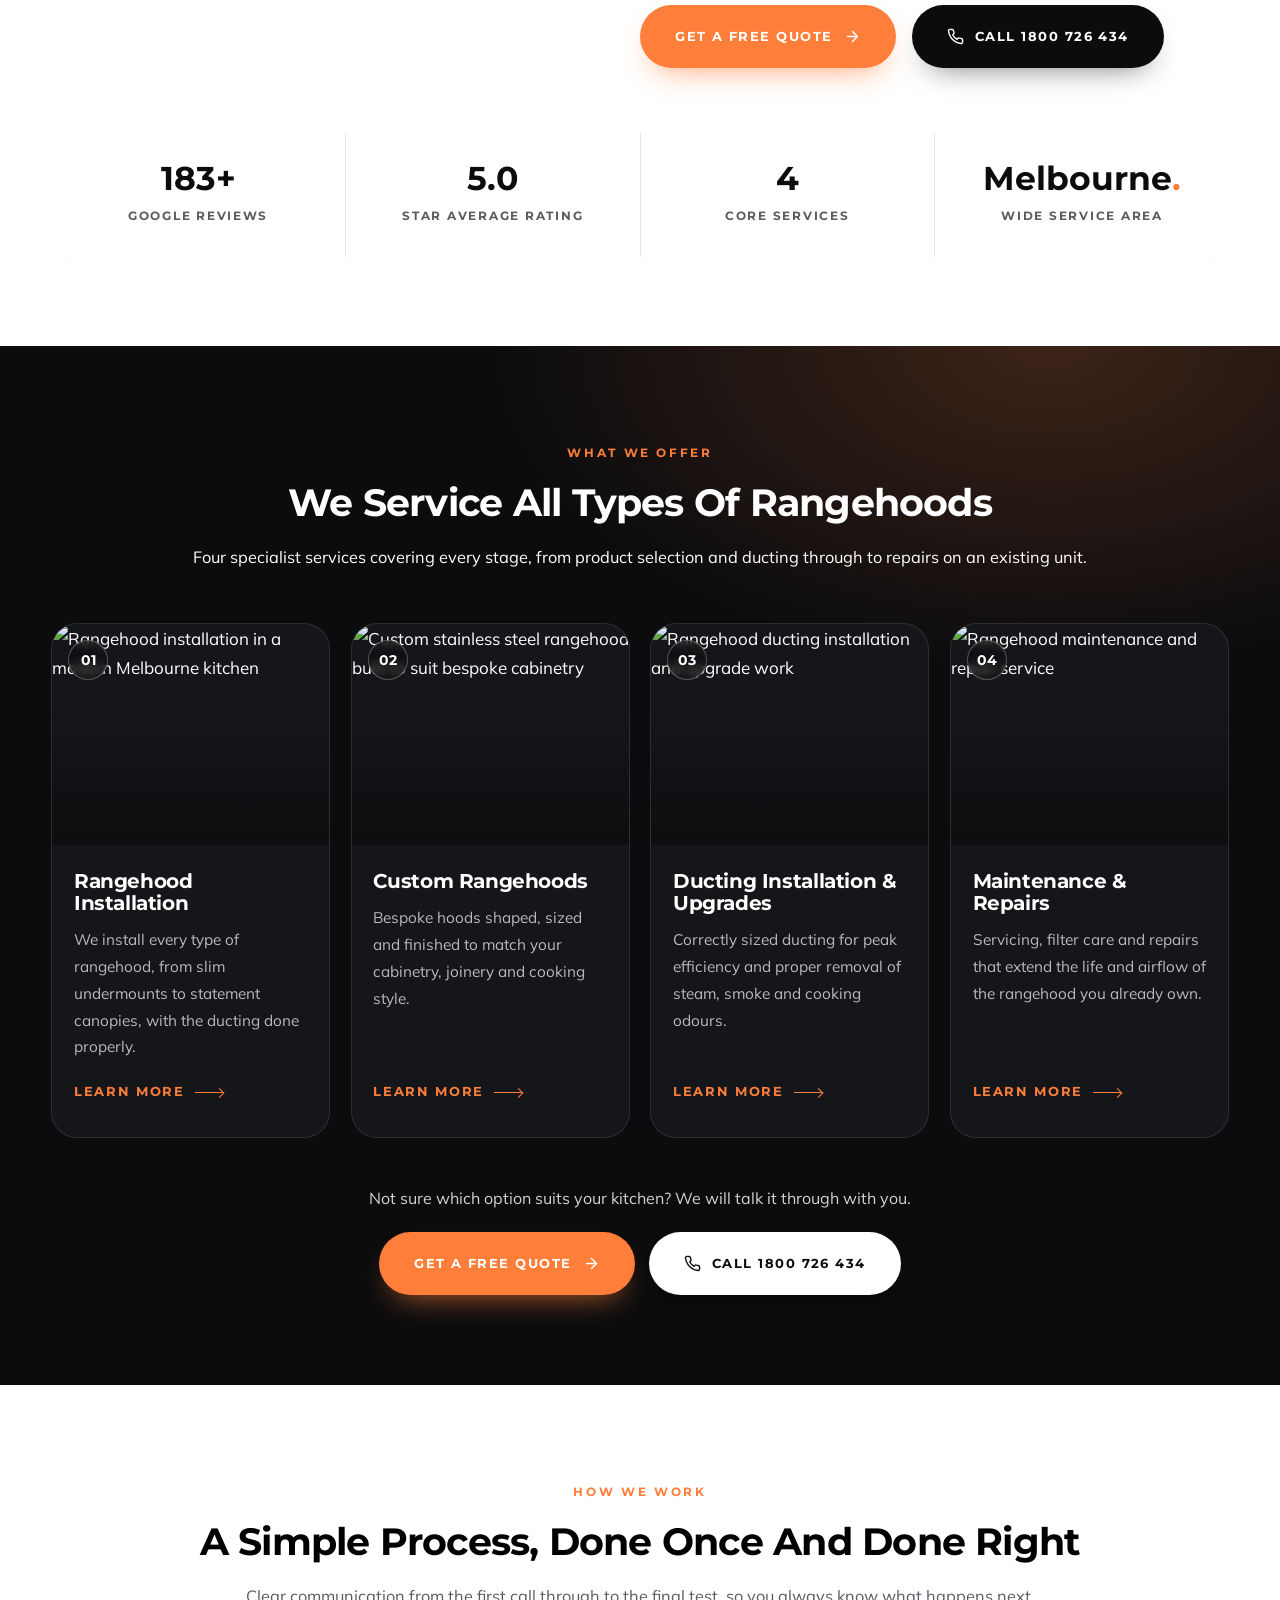
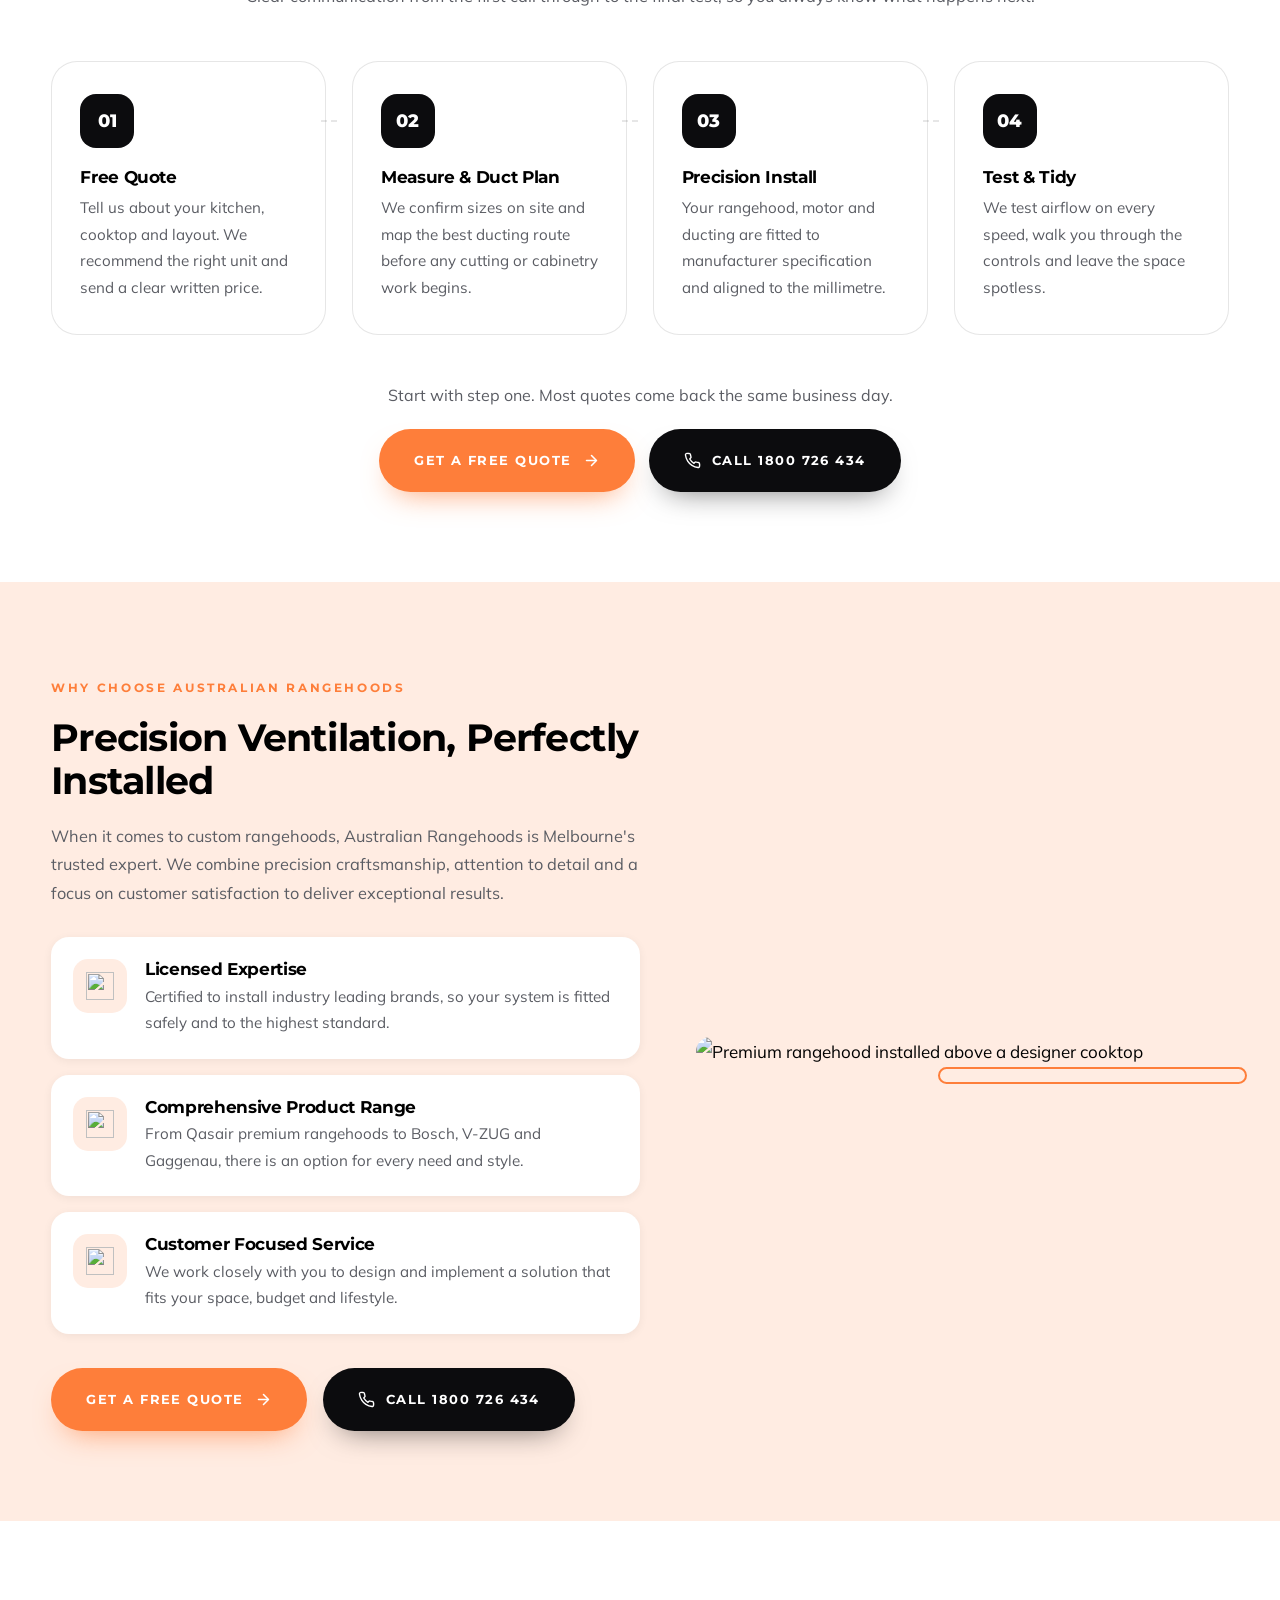
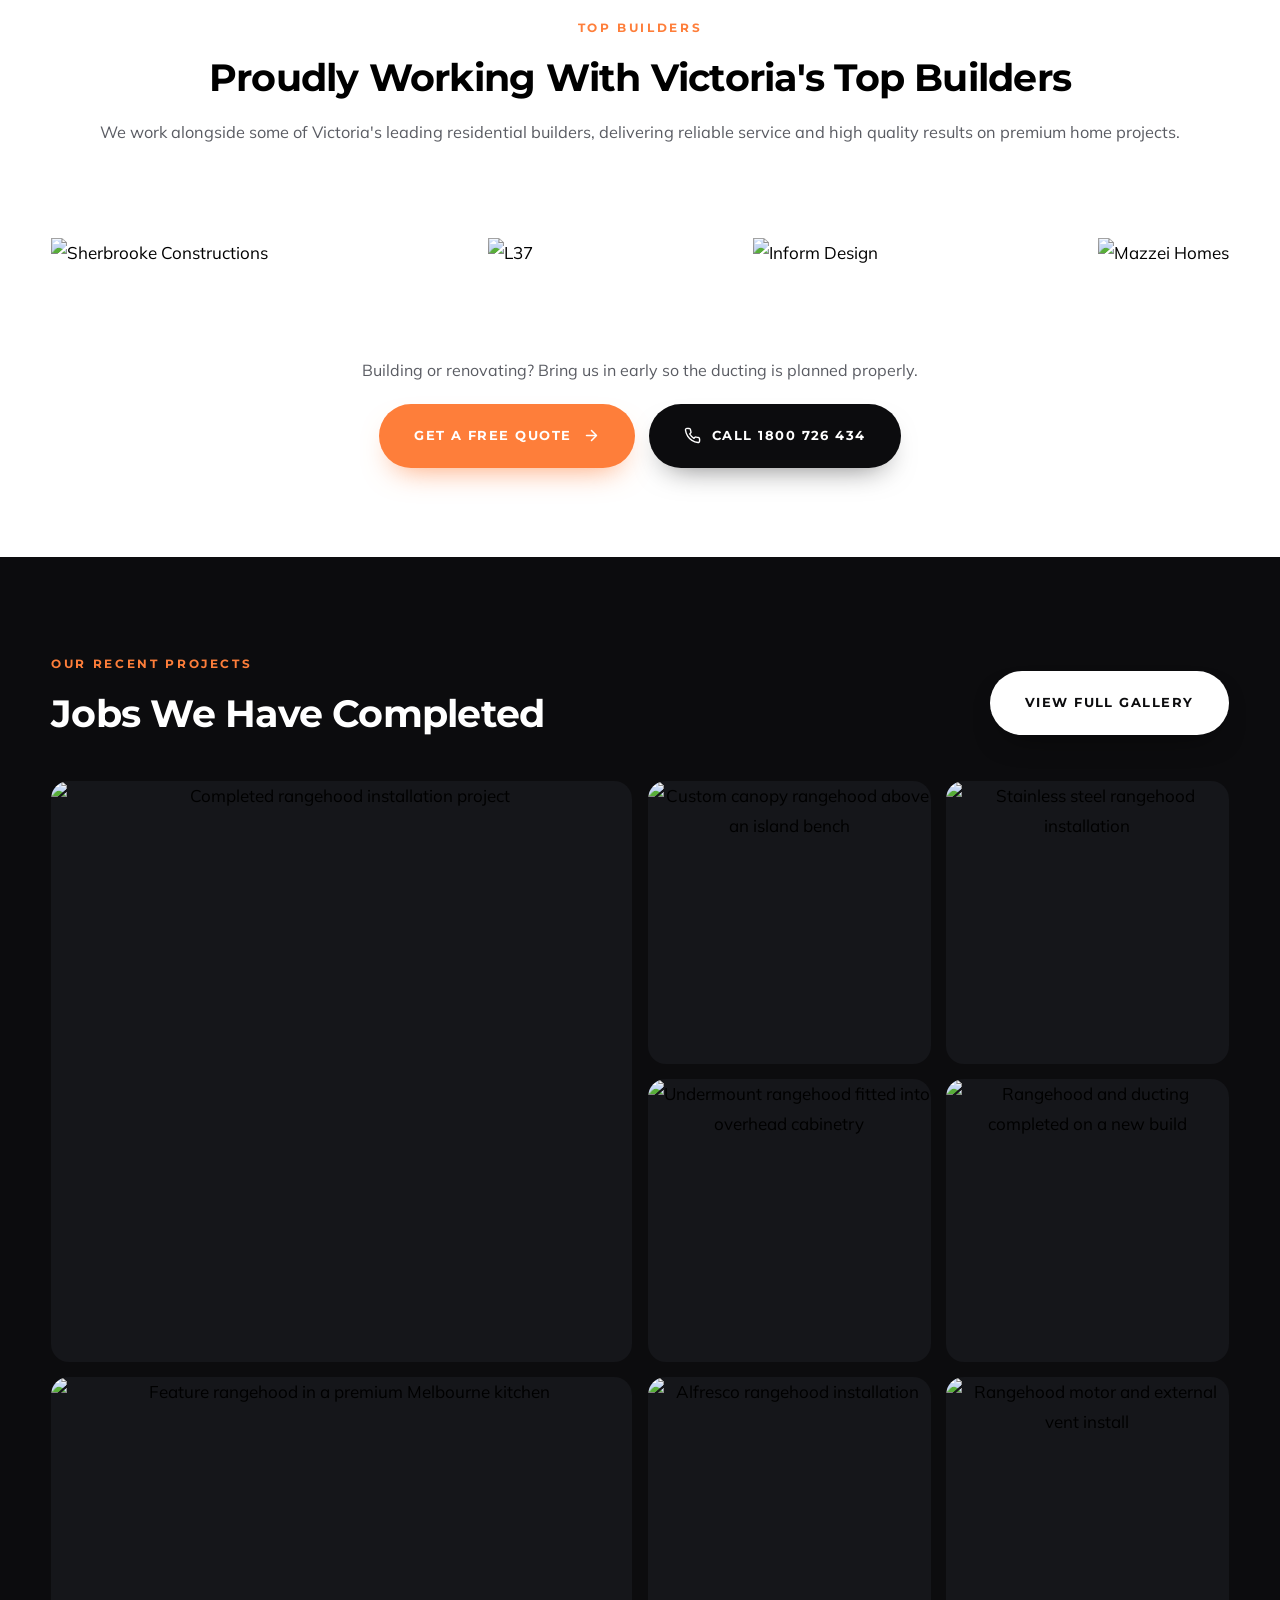
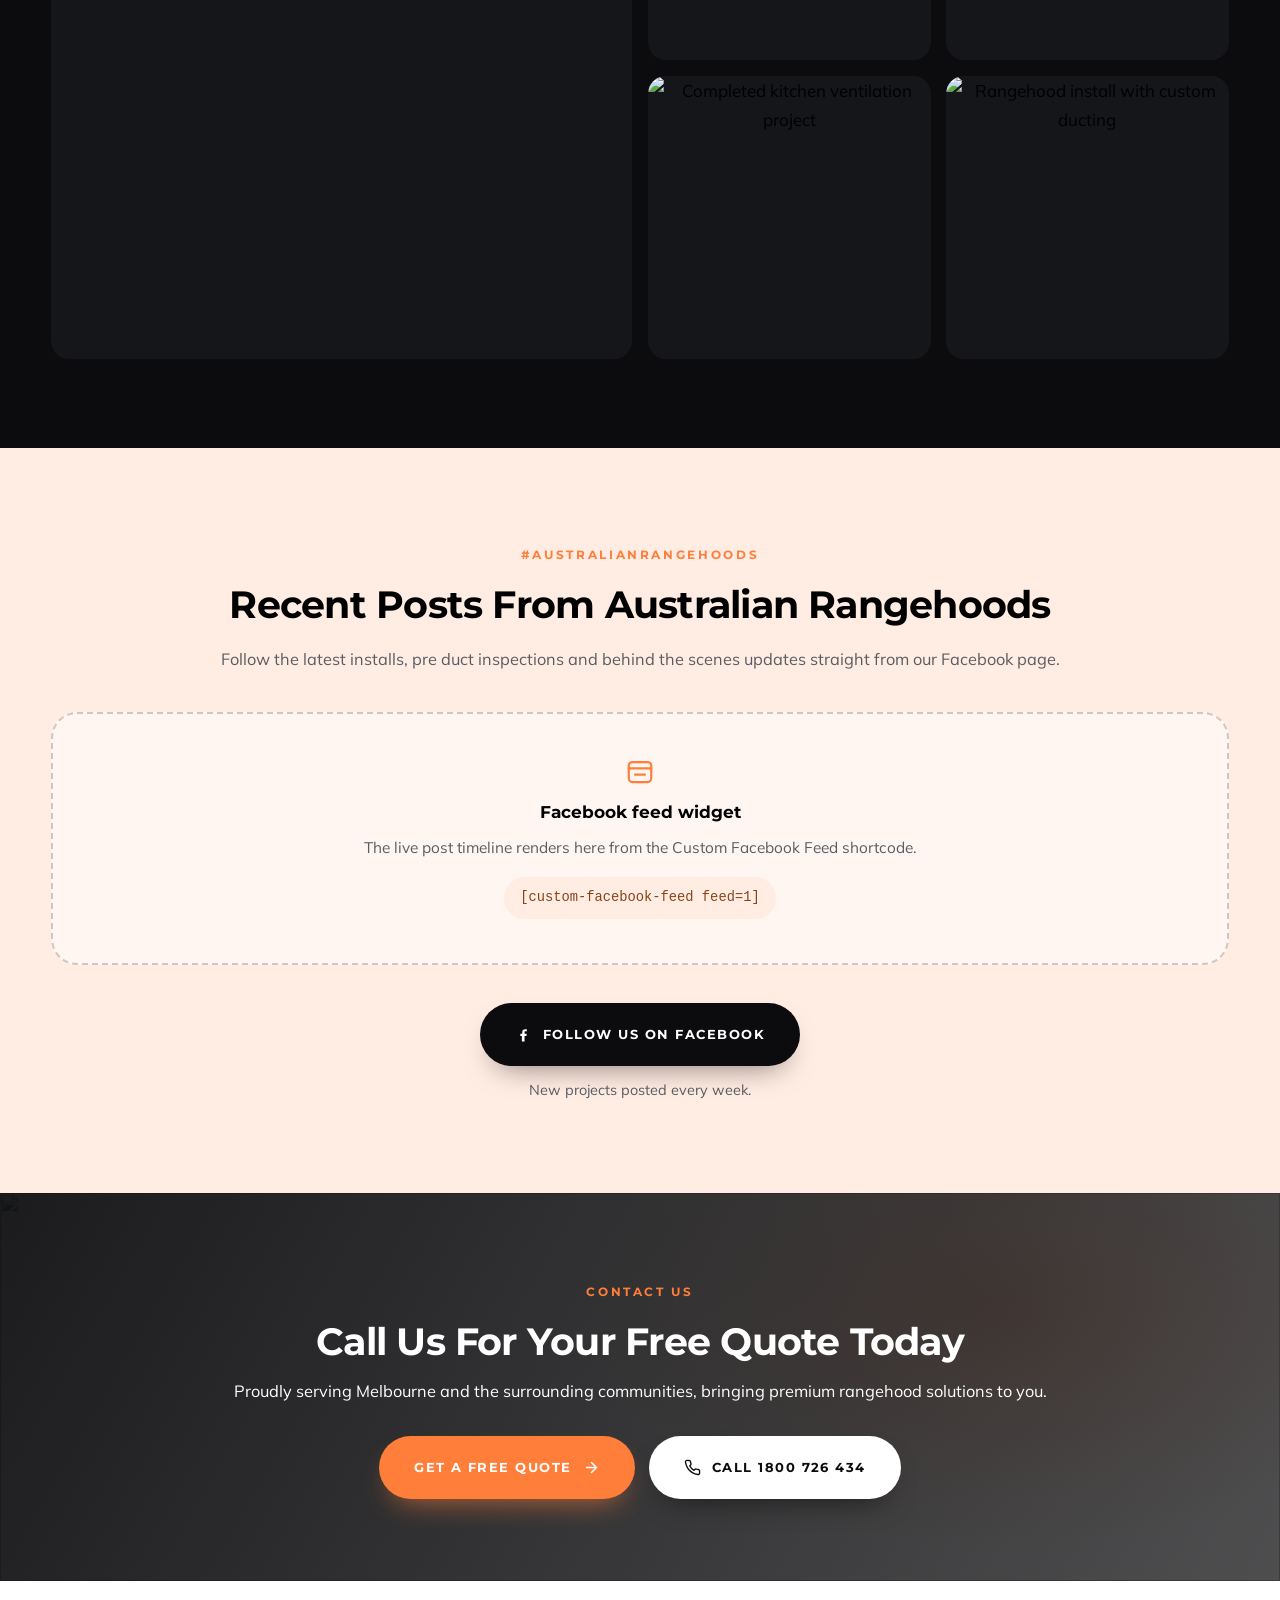
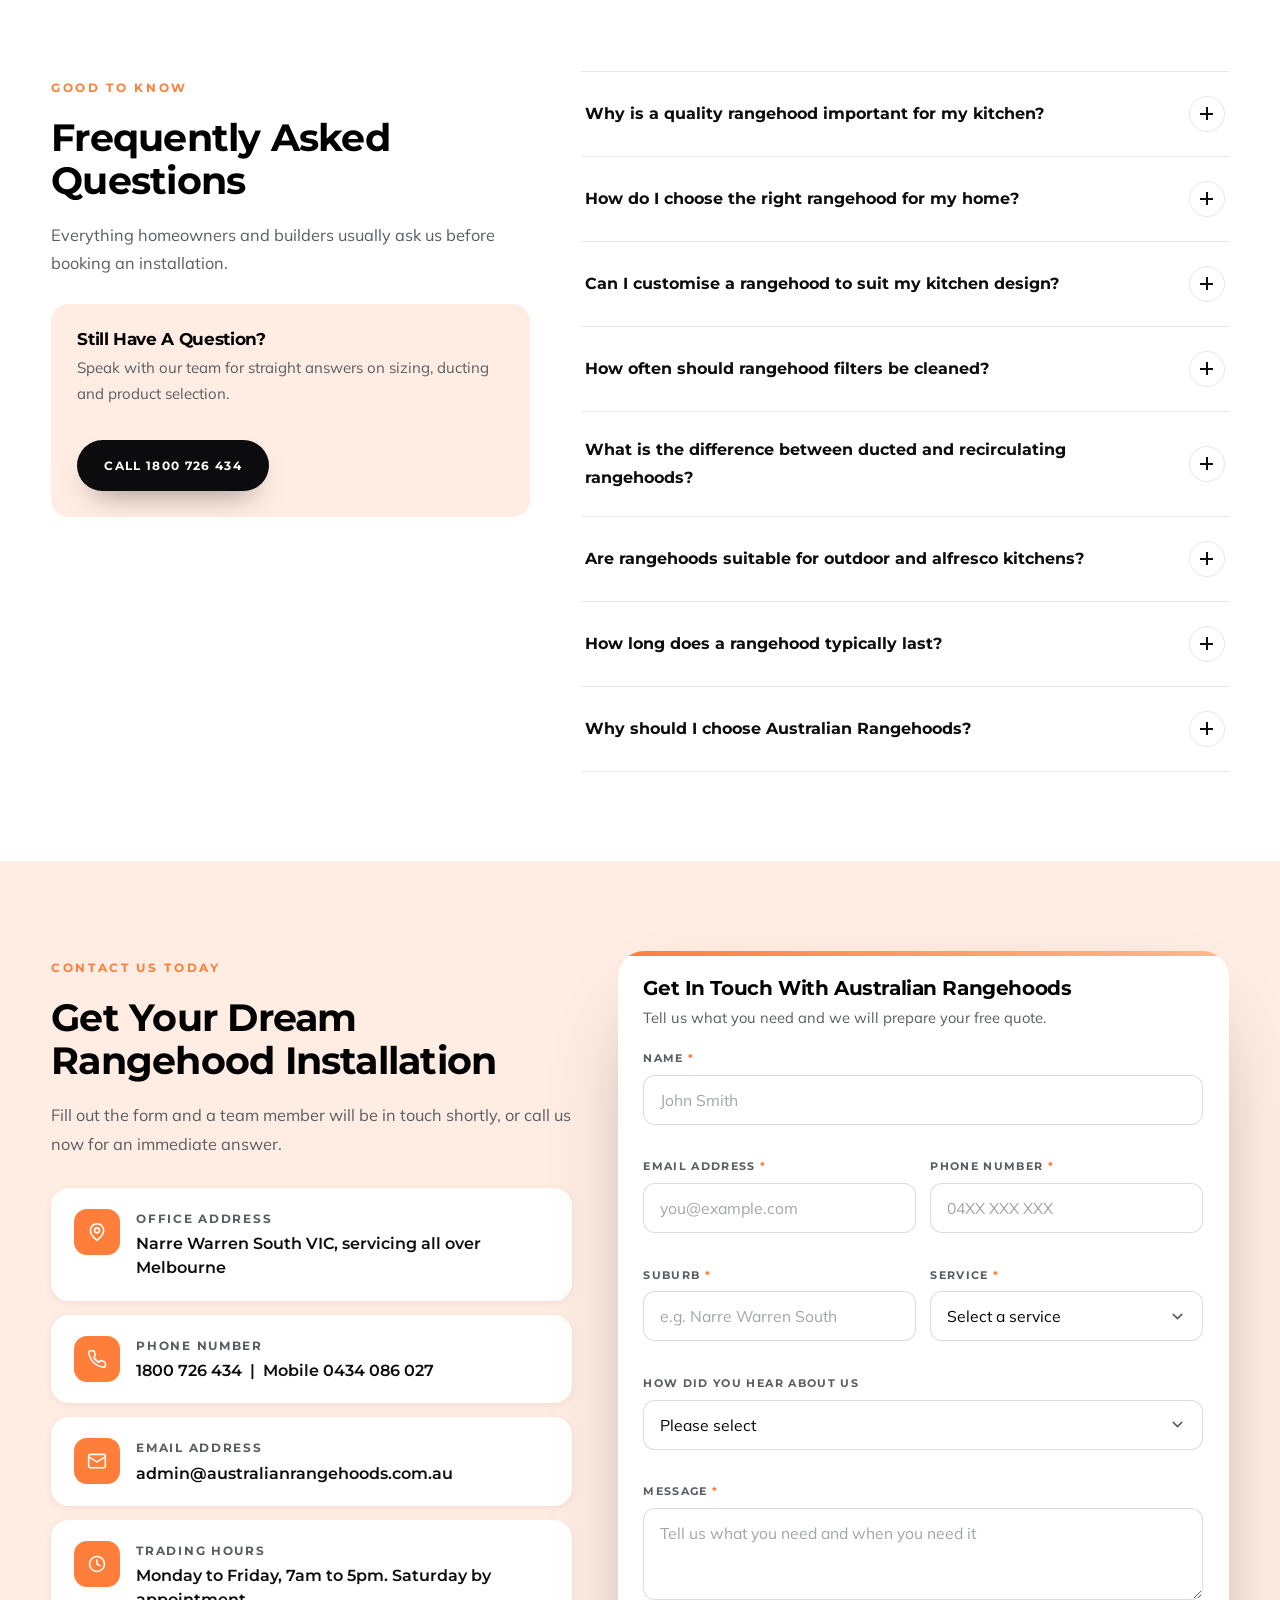
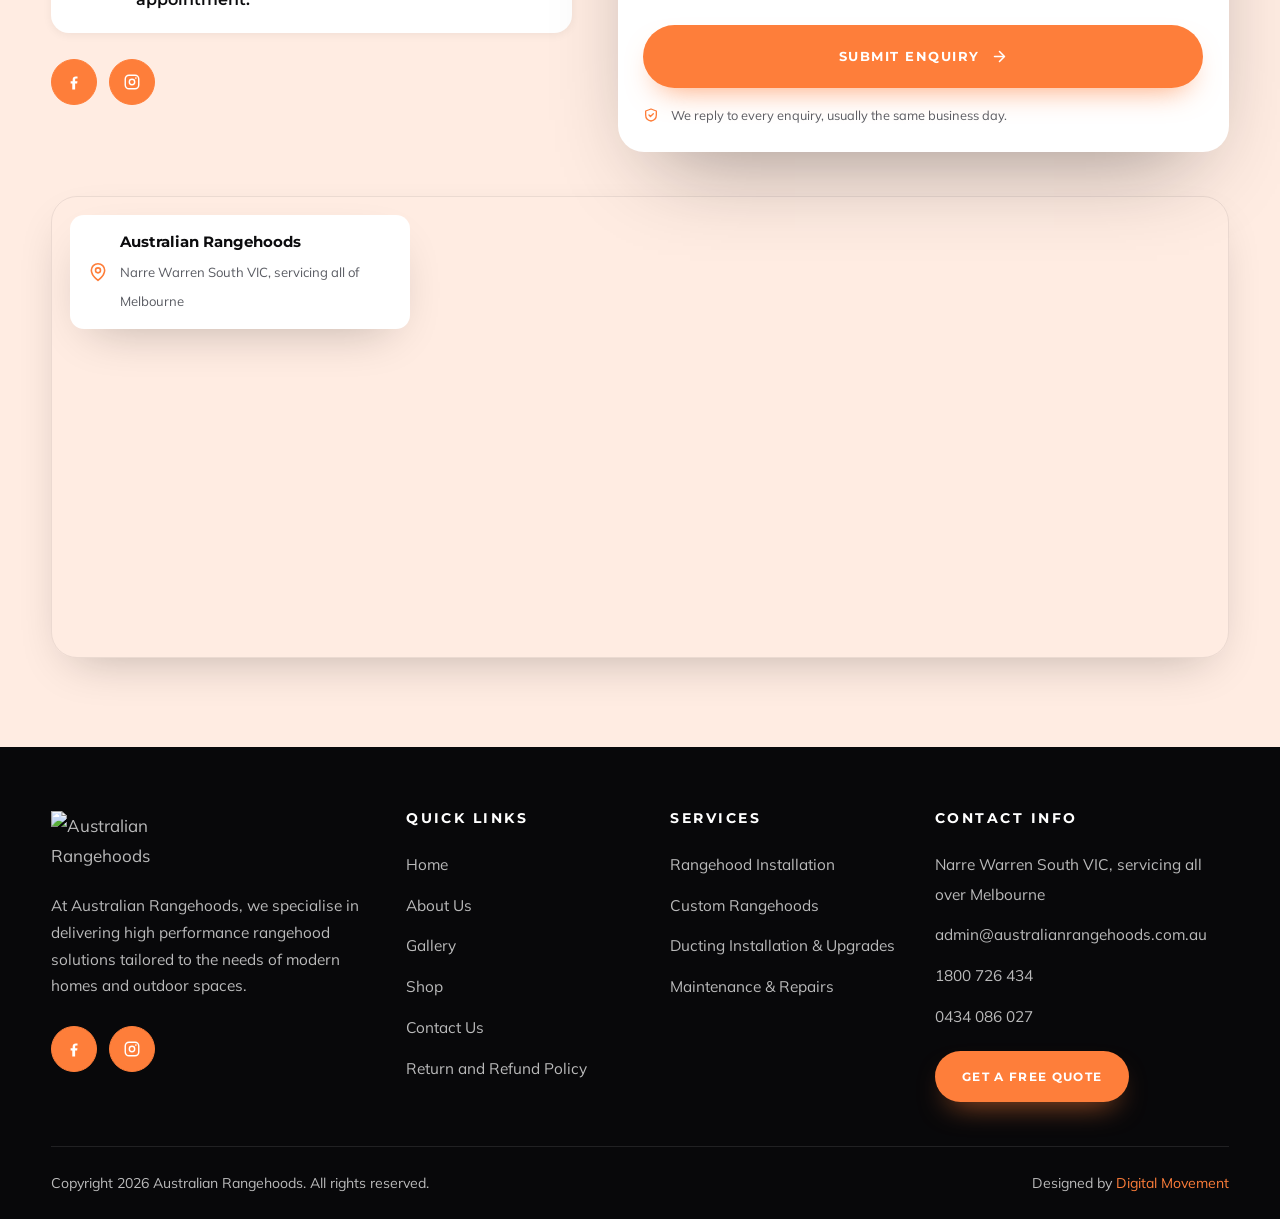
==== commit 341ab886: "Show a visible slot where each plugin widget will render Both sections only carried an HTML comment," ====
--- a/index.html
+++ b/index.html
@@ -116,6 +116,19 @@
 .btn--block{width:100%}
 .btn--sm{padding:14px 26px;font-size:.76rem}
 
+.shortcode-slot{
+  margin-top:clamp(26px,3vw,42px);padding:clamp(28px,3.4vw,52px) clamp(20px,2.4vw,38px);
+  border:2px dashed rgba(12,12,14,.2);border-radius:var(--radius-lg);
+  display:grid;justify-items:center;gap:7px;text-align:center;background:rgba(255,255,255,.55)
+}
+.shortcode-slot svg{width:30px;height:30px;color:var(--primary);margin-bottom:4px}
+.shortcode-slot b{font-family:var(--font-head);font-size:1.06rem}
+.shortcode-slot span{color:var(--muted);font-size:.96rem}
+.shortcode-slot code{
+  margin-top:8px;font-family:ui-monospace,SFMono-Regular,Menlo,monospace;font-size:.86rem;
+  background:var(--e-global-color-accent);color:#8A4318;padding:9px 16px;border-radius:999px
+}
+
 .section-cta{margin-top:clamp(34px,3.6vw,58px);display:flex;flex-wrap:wrap;gap:14px;justify-content:center;align-items:center}
 .section-cta p{width:100%;text-align:center;margin:0 0 6px;color:var(--muted);font-size:1rem}
 .services .section-cta p{color:rgba(255,255,255,.82)}
@@ -412,7 +425,20 @@
 .svc__body{padding:26px clamp(20px,1.7vw,28px) 30px;display:flex;flex-direction:column;flex:1;gap:12px}
 .svc__body h3{margin:0;font-size:1.22rem}
 .svc__body p{color:rgba(255,255,255,.7);font-size:.96rem;margin:0}
-.svc__body .section-cta{margin-top:clamp(34px,3.6vw,58px);display:flex;flex-wrap:wrap;gap:14px;justify-content:center;align-items:center}
+.svc__body .shortcode-slot{
+  margin-top:clamp(26px,3vw,42px);padding:clamp(28px,3.4vw,52px) clamp(20px,2.4vw,38px);
+  border:2px dashed rgba(12,12,14,.2);border-radius:var(--radius-lg);
+  display:grid;justify-items:center;gap:7px;text-align:center;background:rgba(255,255,255,.55)
+}
+.shortcode-slot svg{width:30px;height:30px;color:var(--primary);margin-bottom:4px}
+.shortcode-slot b{font-family:var(--font-head);font-size:1.06rem}
+.shortcode-slot span{color:var(--muted);font-size:.96rem}
+.shortcode-slot code{
+  margin-top:8px;font-family:ui-monospace,SFMono-Regular,Menlo,monospace;font-size:.86rem;
+  background:var(--e-global-color-accent);color:#8A4318;padding:9px 16px;border-radius:999px
+}
+
+.section-cta{margin-top:clamp(34px,3.6vw,58px);display:flex;flex-wrap:wrap;gap:14px;justify-content:center;align-items:center}
 .section-cta p{width:100%;text-align:center;margin:0 0 6px;color:var(--muted);font-size:1rem}
 .services .section-cta p{color:rgba(255,255,255,.82)}
 
@@ -902,6 +928,14 @@
     <!-- Trustindex Google reviews shortcode goes here, for example:
          [trustindex no-registration=google]
          The widget renders the live rating, review count and testimonials. -->
+
+    <div class="shortcode-slot" data-reveal>
+      <svg viewBox="0 0 24 24" fill="none" stroke="currentColor" stroke-width="1.8" stroke-linecap="round" stroke-linejoin="round"><rect x="3" y="4" width="18" height="16" rx="3"/><path d="M3 9h18M8 14h8"/></svg>
+      <b>Google reviews widget</b>
+      <span>Reviews, star rating and review count render here from the Trustindex shortcode.</span>
+      <code>[trustindex no-registration=google]</code>
+    </div>
+
 
     <div class="section-cta" data-reveal>
       <p>Join the Melbourne homeowners who rated us 5.0 out of 5.</p>
@@ -1254,6 +1288,14 @@
     <!-- Custom Facebook Feed shortcode goes here, for example:
          [custom-facebook-feed feed=1]
          The plugin renders the live timeline, so no markup is needed above. -->
+
+    <div class="shortcode-slot" data-reveal>
+      <svg viewBox="0 0 24 24" fill="none" stroke="currentColor" stroke-width="1.8" stroke-linecap="round" stroke-linejoin="round"><rect x="3" y="4" width="18" height="16" rx="3"/><path d="M3 9h18M8 14h8"/></svg>
+      <b>Facebook feed widget</b>
+      <span>The live post timeline renders here from the Custom Facebook Feed shortcode.</span>
+      <code>[custom-facebook-feed feed=1]</code>
+    </div>
+
 
     <div class="social-feed__foot" data-reveal>
       <a class="btn btn--dark" href="https://www.facebook.com/australianrangehoods" target="_blank" rel="noopener">
